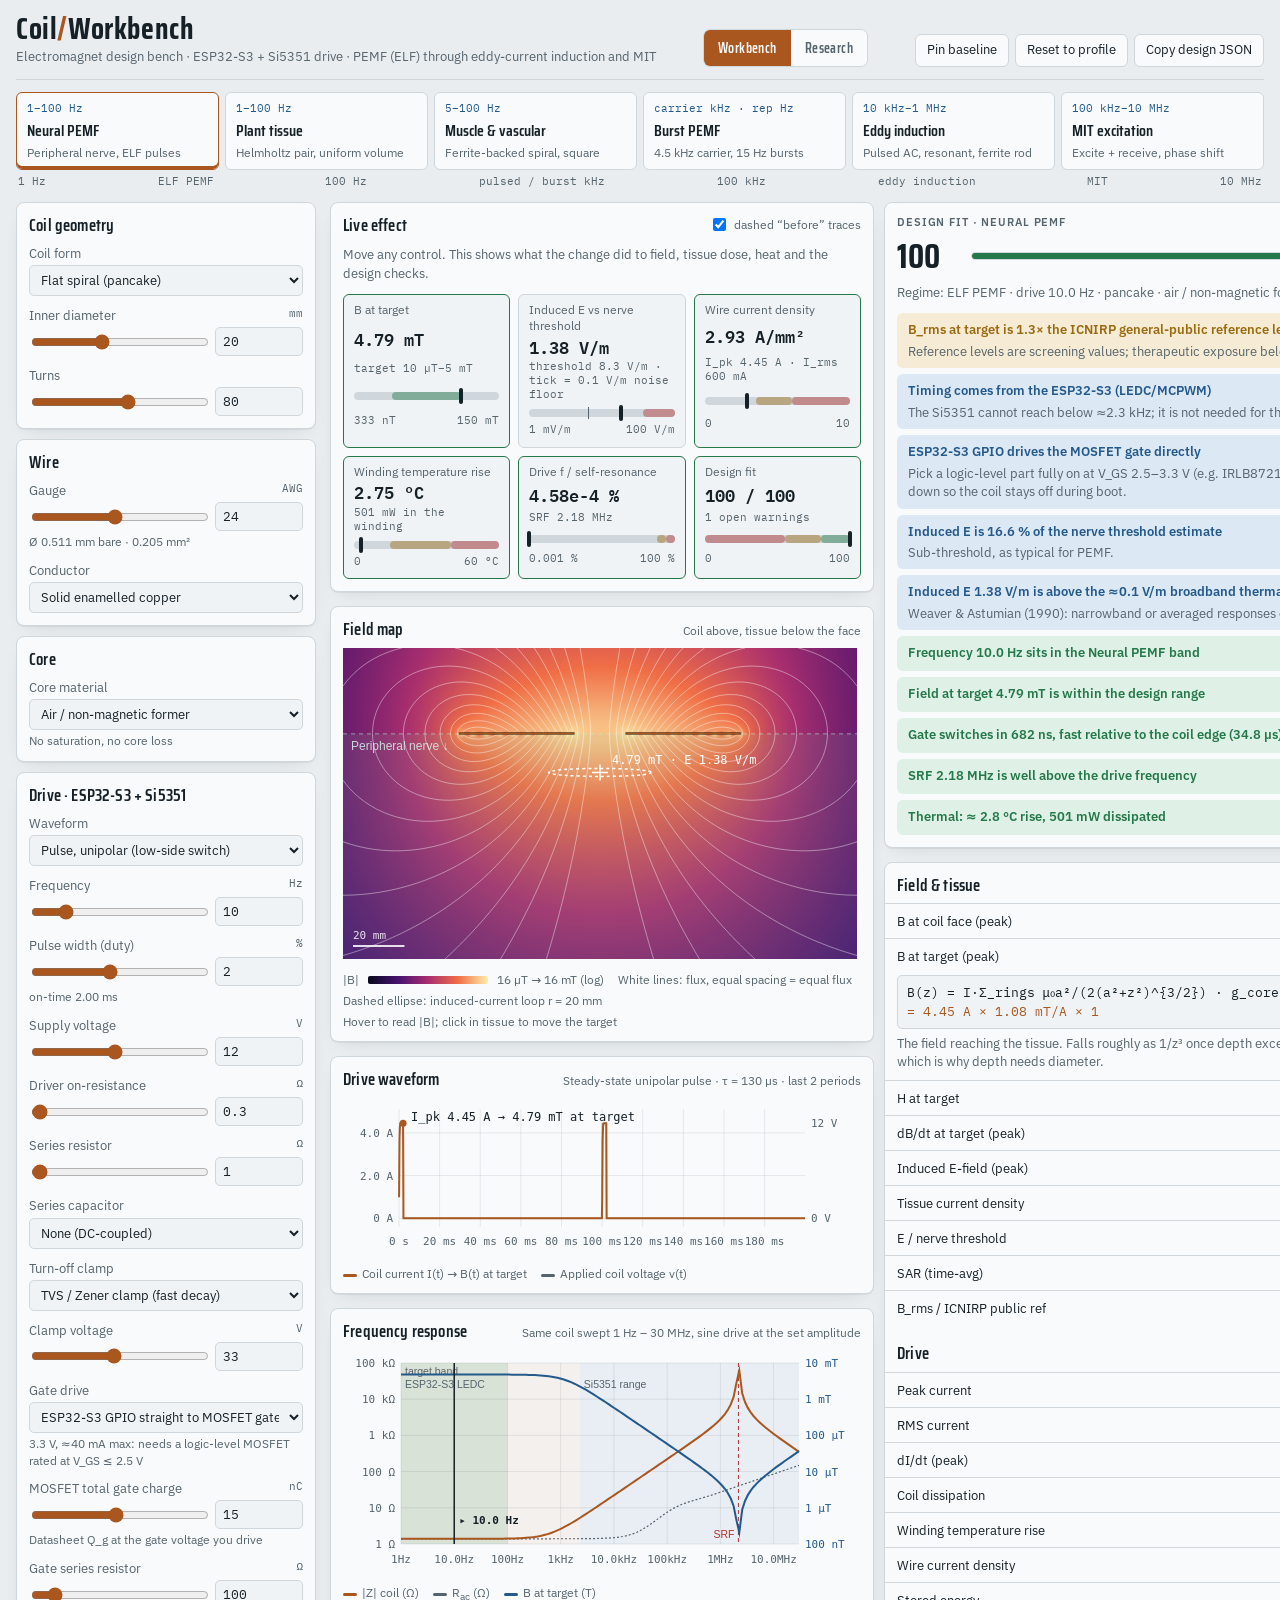
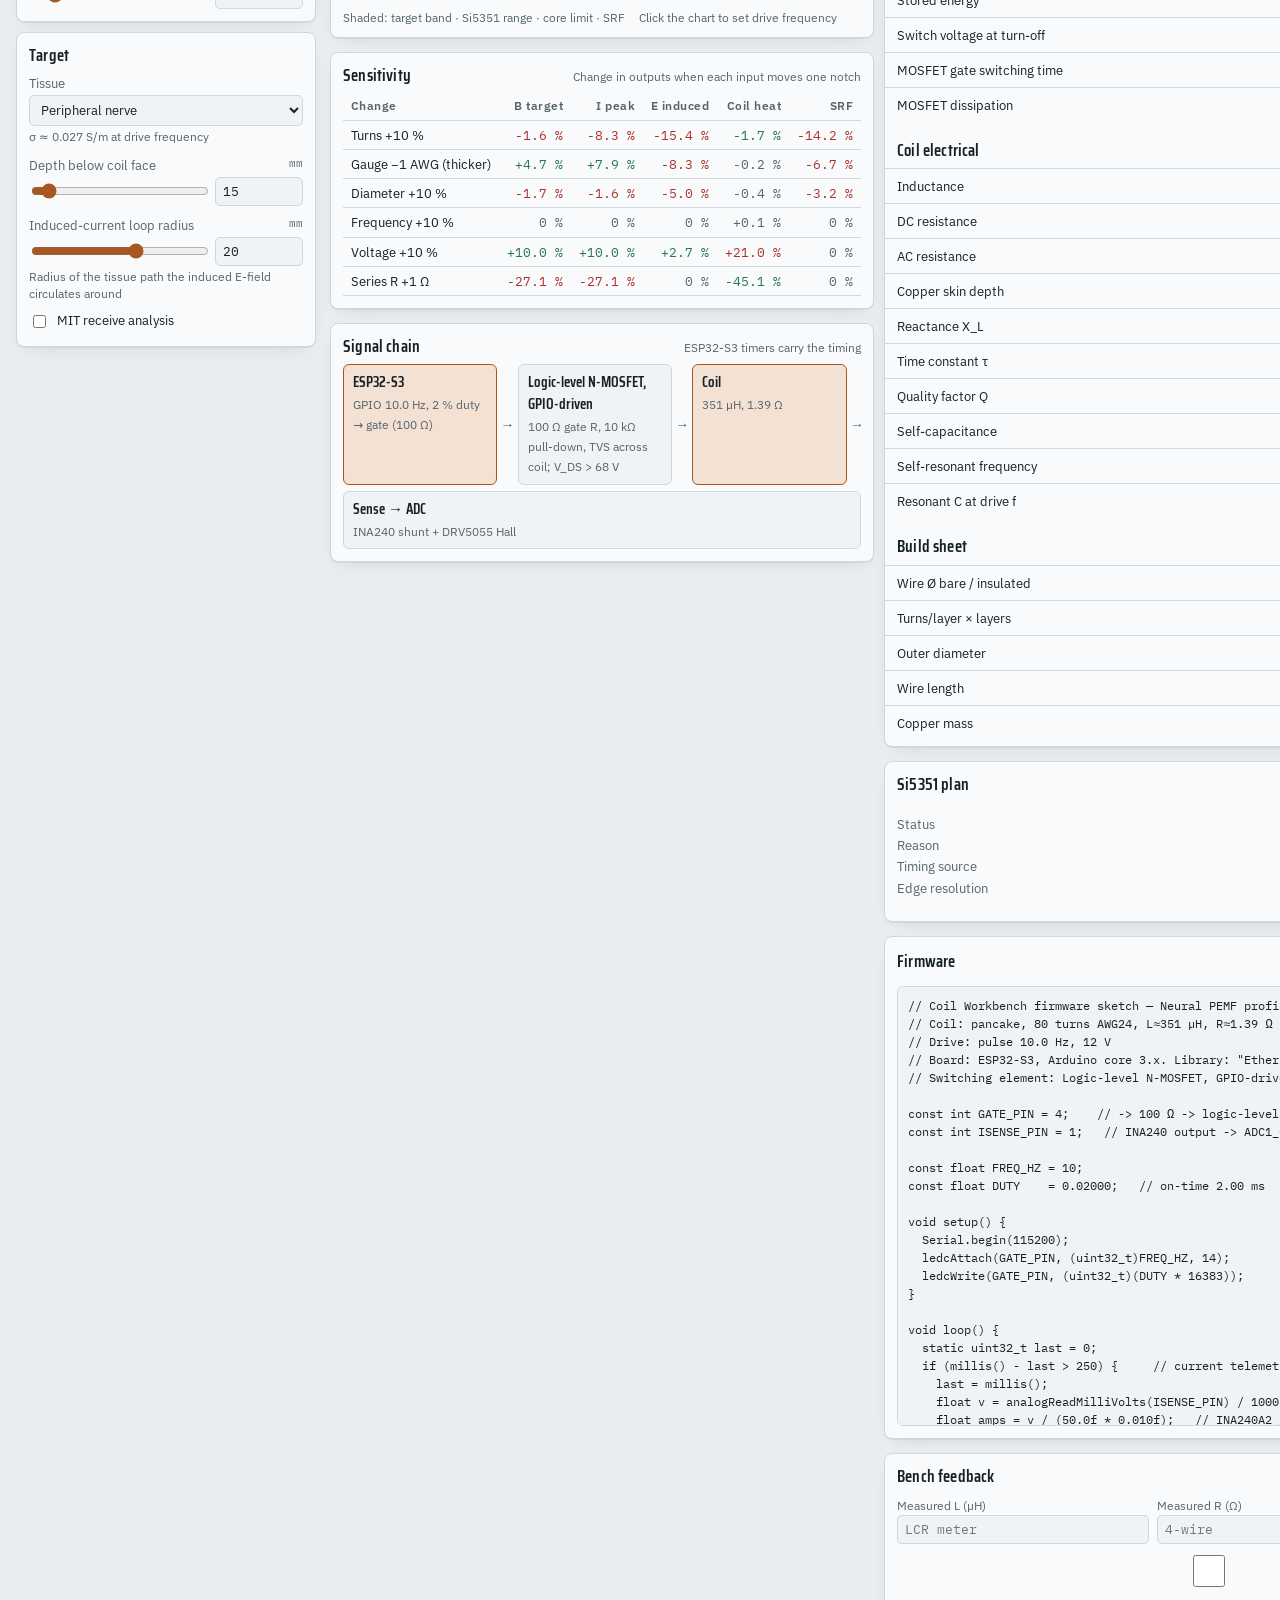
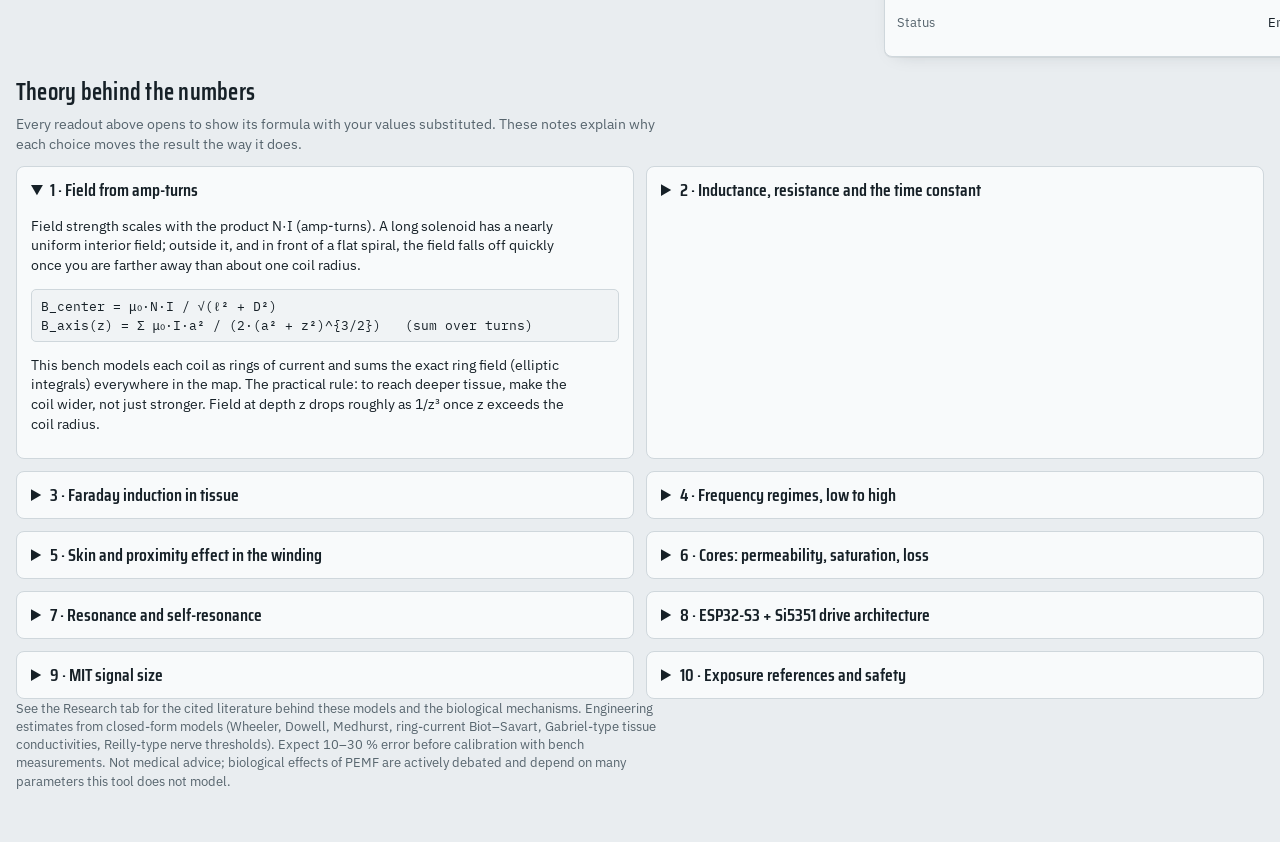
==== index.html @ 8467f995 "Coil Workbench PWA: live design bench, research library, offline support - Interactive electromagnet" ====
<!doctype html>
<html lang="en">
<head>
<meta charset="utf-8">
<meta name="viewport" content="width=device-width, initial-scale=1, viewport-fit=cover">
<meta name="description" content="Electromagnet coil design workbench (ESP32-S3 + Si5351) with live field, drive and tissue analysis and a cited research library on PEMF and AC magnetic fields. Works offline.">
<meta name="theme-color" content="#a9561f" media="(prefers-color-scheme: light)">
<meta name="theme-color" content="#0e1316" media="(prefers-color-scheme: dark)">
<link rel="manifest" href="manifest.webmanifest">
<link rel="icon" type="image/png" sizes="32x32" href="icons/favicon-32.png">
<link rel="apple-touch-icon" href="icons/apple-touch-icon.png">
<meta name="apple-mobile-web-app-capable" content="yes">
<meta name="mobile-web-app-capable" content="yes">
<meta name="apple-mobile-web-app-title" content="Coil Workbench">
<title>Electromagnet Coil Workbench</title>
<style>
@font-face{font-family:'Saira Condensed';font-style:normal;font-weight:500;font-display:swap;src:url(fonts/saira-condensed-latin-500-normal.woff2) format('woff2');unicode-range:U+0000-00FF,U+0131,U+0152-0153,U+02BB-02BC,U+02C6,U+02DA,U+02DC,U+0304,U+0308,U+0329,U+2000-206F,U+20AC,U+2122,U+2191,U+2193,U+2212,U+2215,U+FEFF,U+FFFD}
@font-face{font-family:'Saira Condensed';font-style:normal;font-weight:600;font-display:swap;src:url(fonts/saira-condensed-latin-600-normal.woff2) format('woff2');unicode-range:U+0000-00FF,U+0131,U+0152-0153,U+02BB-02BC,U+02C6,U+02DA,U+02DC,U+0304,U+0308,U+0329,U+2000-206F,U+20AC,U+2122,U+2191,U+2193,U+2212,U+2215,U+FEFF,U+FFFD}
@font-face{font-family:'Saira Condensed';font-style:normal;font-weight:700;font-display:swap;src:url(fonts/saira-condensed-latin-700-normal.woff2) format('woff2');unicode-range:U+0000-00FF,U+0131,U+0152-0153,U+02BB-02BC,U+02C6,U+02DA,U+02DC,U+0304,U+0308,U+0329,U+2000-206F,U+20AC,U+2122,U+2191,U+2193,U+2212,U+2215,U+FEFF,U+FFFD}
@font-face{font-family:'IBM Plex Sans';font-style:normal;font-weight:400;font-display:swap;src:url(fonts/ibm-plex-sans-latin-400-normal.woff2) format('woff2');unicode-range:U+0000-00FF,U+0131,U+0152-0153,U+02BB-02BC,U+02C6,U+02DA,U+02DC,U+0304,U+0308,U+0329,U+2000-206F,U+20AC,U+2122,U+2191,U+2193,U+2212,U+2215,U+FEFF,U+FFFD}
@font-face{font-family:'IBM Plex Sans';font-style:normal;font-weight:500;font-display:swap;src:url(fonts/ibm-plex-sans-latin-500-normal.woff2) format('woff2');unicode-range:U+0000-00FF,U+0131,U+0152-0153,U+02BB-02BC,U+02C6,U+02DA,U+02DC,U+0304,U+0308,U+0329,U+2000-206F,U+20AC,U+2122,U+2191,U+2193,U+2212,U+2215,U+FEFF,U+FFFD}
@font-face{font-family:'IBM Plex Sans';font-style:normal;font-weight:600;font-display:swap;src:url(fonts/ibm-plex-sans-latin-600-normal.woff2) format('woff2');unicode-range:U+0000-00FF,U+0131,U+0152-0153,U+02BB-02BC,U+02C6,U+02DA,U+02DC,U+0304,U+0308,U+0329,U+2000-206F,U+20AC,U+2122,U+2191,U+2193,U+2212,U+2215,U+FEFF,U+FFFD}
@font-face{font-family:'IBM Plex Sans';font-style:normal;font-weight:400;font-display:swap;src:url(fonts/ibm-plex-sans-greek-400-normal.woff2) format('woff2');unicode-range:U+0370-0377,U+037A-037F,U+0384-038A,U+038C,U+038E-03A1,U+03A3-03FF}
@font-face{font-family:'IBM Plex Sans';font-style:normal;font-weight:500;font-display:swap;src:url(fonts/ibm-plex-sans-greek-500-normal.woff2) format('woff2');unicode-range:U+0370-0377,U+037A-037F,U+0384-038A,U+038C,U+038E-03A1,U+03A3-03FF}
@font-face{font-family:'IBM Plex Sans';font-style:normal;font-weight:600;font-display:swap;src:url(fonts/ibm-plex-sans-greek-600-normal.woff2) format('woff2');unicode-range:U+0370-0377,U+037A-037F,U+0384-038A,U+038C,U+038E-03A1,U+03A3-03FF}
@font-face{font-family:'IBM Plex Mono';font-style:normal;font-weight:400;font-display:swap;src:url(fonts/ibm-plex-mono-latin-400-normal.woff2) format('woff2');unicode-range:U+0000-00FF,U+0131,U+0152-0153,U+02BB-02BC,U+02C6,U+02DA,U+02DC,U+0304,U+0308,U+0329,U+2000-206F,U+20AC,U+2122,U+2191,U+2193,U+2212,U+2215,U+FEFF,U+FFFD}
@font-face{font-family:'IBM Plex Mono';font-style:normal;font-weight:500;font-display:swap;src:url(fonts/ibm-plex-mono-latin-500-normal.woff2) format('woff2');unicode-range:U+0000-00FF,U+0131,U+0152-0153,U+02BB-02BC,U+02C6,U+02DA,U+02DC,U+0304,U+0308,U+0329,U+2000-206F,U+20AC,U+2122,U+2191,U+2193,U+2212,U+2215,U+FEFF,U+FFFD}
@font-face{font-family:'IBM Plex Mono';font-style:normal;font-weight:600;font-display:swap;src:url(fonts/ibm-plex-mono-latin-600-normal.woff2) format('woff2');unicode-range:U+0000-00FF,U+0131,U+0152-0153,U+02BB-02BC,U+02C6,U+02DA,U+02DC,U+0304,U+0308,U+0329,U+2000-206F,U+20AC,U+2122,U+2191,U+2193,U+2212,U+2215,U+FEFF,U+FFFD}
@font-face{font-family:'IBM Plex Mono';font-style:italic;font-weight:600;font-display:swap;src:url(fonts/ibm-plex-mono-latin-600-italic.woff2) format('woff2');unicode-range:U+0000-00FF,U+0131,U+0152-0153,U+02BB-02BC,U+02C6,U+02DA,U+02DC,U+0304,U+0308,U+0329,U+2000-206F,U+20AC,U+2122,U+2191,U+2193,U+2212,U+2215,U+FEFF,U+FFFD}

/* Layout: instrument bench — controls rail | live visuals | readouts rail; stacks on narrow screens.
   Copper = the winding and the user's levers; field-blue = magnetic quantities; semantic ok/warn/crit separate. */
:root{
  --bg:#e9edf0; --panel:#f8fafb; --panel2:#f0f3f5; --ink:#162027; --muted:#56646d; --line:#cfd7dc;
  --copper:#a9561f; --copper-soft:#f3e2d4; --field:#24598c; --field-soft:#dce8f3;
  --ok:#24784a; --warn:#9a6a10; --crit:#b0302f; --ok-bg:#dff0e6; --warn-bg:#f6ecd5; --crit-bg:#f6dcdb;
  --grid:rgba(22,32,39,.08); --shadow:0 1px 0 rgba(22,32,39,.06),0 6px 18px -12px rgba(22,32,39,.25);
  --f-display:"Saira Condensed","Arial Narrow",Arial,sans-serif;
  --f-body:"IBM Plex Sans",system-ui,-apple-system,"Segoe UI",sans-serif;
  --f-mono:"IBM Plex Mono",ui-monospace,SFMono-Regular,Menlo,Consolas,monospace;
}
@media (prefers-color-scheme: dark){:root:not([data-theme="light"]){
  --bg:#0e1316; --panel:#151c20; --panel2:#1b2328; --ink:#e1e8eb; --muted:#93a1a9; --line:#2a353b;
  --copper:#e2915a; --copper-soft:#3a2617; --field:#7fb3e3; --field-soft:#17293a;
  --ok:#62c48e; --warn:#e3b553; --crit:#ec7a76; --ok-bg:#15301f; --warn-bg:#352a12; --crit-bg:#3a1817;
  --grid:rgba(225,232,235,.08); --shadow:0 1px 0 rgba(0,0,0,.4),0 8px 22px -14px rgba(0,0,0,.8); color-scheme:dark}}
:root[data-theme="dark"]{
  --bg:#0e1316; --panel:#151c20; --panel2:#1b2328; --ink:#e1e8eb; --muted:#93a1a9; --line:#2a353b;
  --copper:#e2915a; --copper-soft:#3a2617; --field:#7fb3e3; --field-soft:#17293a;
  --ok:#62c48e; --warn:#e3b553; --crit:#ec7a76; --ok-bg:#15301f; --warn-bg:#352a12; --crit-bg:#3a1817;
  --grid:rgba(225,232,235,.08); --shadow:0 1px 0 rgba(0,0,0,.4),0 8px 22px -14px rgba(0,0,0,.8); color-scheme:dark}
*{box-sizing:border-box}
body{background:var(--bg);color:var(--ink);font:14px/1.45 var(--f-body);margin:0}
.wrap{padding-inline:16px;padding-block:14px 40px;max-width:1680px;margin:0 auto}
h1,h2,h3{font-family:var(--f-display);font-weight:600;letter-spacing:.01em;margin:0;text-wrap:balance}
.mono,.num{font-family:var(--f-mono);font-variant-numeric:tabular-nums}
button{font:inherit;color:inherit}
:focus-visible{outline:2px solid var(--copper);outline-offset:2px}

/* header */
.top{display:flex;flex-wrap:wrap;align-items:flex-end;justify-content:space-between;gap:10px 24px;padding-bottom:12px;border-bottom:1px solid var(--line)}
.brand h1{font-size:30px;line-height:1;font-weight:700;letter-spacing:.02em}
.brand h1 span{color:var(--copper)}
.brand p{margin:4px 0 0;color:var(--muted);font-size:13px}
.topbtns{display:flex;flex-wrap:wrap;gap:6px}
.btn{border:1px solid var(--line);background:var(--panel);border-radius:6px;padding:6px 11px;cursor:pointer;font-size:13px}
.btn:hover{border-color:var(--copper)}
.btn.pri{background:var(--copper);border-color:var(--copper);color:var(--panel)}
.btn.on{background:var(--copper-soft);border-color:var(--copper)}

/* preset ribbon */
.presets-scroll{overflow-x:auto;margin-block:12px 14px}
.presets{display:grid;grid-template-columns:repeat(6,minmax(150px,1fr));gap:6px;min-width:960px}
.preset{text-align:left;border:1px solid var(--line);background:var(--panel);border-radius:6px;padding:8px 10px;cursor:pointer;display:grid;gap:2px}
.preset b{font-family:var(--f-display);font-size:16px;font-weight:600}
.preset small{color:var(--muted);font-size:12px}
.preset .band{font-family:var(--f-mono);font-size:11px;color:var(--field)}
.preset.on{border-color:var(--copper);box-shadow:inset 0 -3px 0 var(--copper)}
.ribbon-scale{display:flex;justify-content:space-between;font:11px var(--f-mono);color:var(--muted);min-width:960px;padding:4px 2px 0}

/* grid */
.grid{display:grid;grid-template-columns:300px minmax(0,1fr) 380px;gap:14px;align-items:start}
@media (max-width:1240px){.grid{grid-template-columns:290px minmax(0,1fr)}.readouts{grid-column:1 / -1}}
@media (max-width:780px){.grid{grid-template-columns:minmax(0,1fr)}}
.card{background:var(--panel);border:1px solid var(--line);border-radius:8px;box-shadow:var(--shadow)}
.sec-h{display:flex;align-items:baseline;justify-content:space-between;gap:8px;padding:10px 12px 6px}
.sec-h h2{font-size:17px}
.sec-h .hint{font-size:12px;color:var(--muted)}
.eyebrow{font:600 11px var(--f-body);letter-spacing:.08em;text-transform:uppercase;color:var(--muted)}

/* controls */
.controls{display:grid;gap:10px;min-width:0}
.ctl-sec{padding:0 12px 12px;display:grid;gap:10px}
.ctl label{display:flex;justify-content:space-between;gap:8px;font-size:12.5px;color:var(--muted);margin-bottom:3px}
.ctl label .u{font-family:var(--f-mono);font-size:11px}
.ctl .row{display:grid;grid-template-columns:1fr 88px;gap:8px;align-items:center}
.ctl input[type=number],.ctl select{width:100%;background:var(--panel2);border:1px solid var(--line);border-radius:5px;padding:5px 7px;font:13px var(--f-mono);color:var(--ink)}
.ctl select{font-family:var(--f-body)}
.ctl input[type=range]{width:100%;accent-color:var(--copper)}
.ctl.check label{justify-content:flex-start;gap:8px;color:var(--ink);font-size:13px;cursor:pointer}
.ctl .note{font-size:11.5px;color:var(--muted);margin-top:3px}

/* visuals */
.visuals{display:grid;gap:14px;min-width:0}
.canvas-box{position:relative;padding:0 12px 12px}
canvas{display:block;width:100%;max-width:100%}
.legend{display:flex;flex-wrap:wrap;gap:4px 14px;font-size:12px;color:var(--muted);padding:0 12px 10px}
.legend i{display:inline-block;width:14px;height:3px;border-radius:2px;vertical-align:middle;margin-right:5px}
.cbar{height:8px;border-radius:2px;width:120px;display:inline-block;vertical-align:middle;margin:0 6px}
.chain{display:flex;flex-wrap:wrap;gap:6px;align-items:stretch;padding:0 12px 12px}
.chain .blk{flex:1 1 130px;min-width:0;border:1px solid var(--line);border-radius:6px;padding:7px 9px;background:var(--panel2)}
.chain .blk b{display:block;font-family:var(--f-display);font-size:15px;font-weight:600}
.chain .blk span{font-size:12px;color:var(--muted)}
.chain .blk.hot{border-color:var(--copper);background:var(--copper-soft)}
.chain .arr{align-self:center;color:var(--muted);font-family:var(--f-mono)}
.sens{overflow-x:auto;padding:0 12px 12px}
table{border-collapse:collapse;width:100%;font-size:12.5px}
th,td{padding:5px 8px;border-bottom:1px solid var(--line);text-align:right;white-space:nowrap}
th:first-child,td:first-child{text-align:left}
thead th{font-weight:600;color:var(--muted);font-size:11.5px;letter-spacing:.04em}
td.up{color:var(--ok)} td.dn{color:var(--crit)} td.flat{color:var(--muted)}

/* readouts */
.readouts{display:grid;gap:14px;min-width:0}
.fit{padding:12px;display:grid;gap:10px}
.fit-top{display:flex;align-items:center;gap:12px}
.score{font:700 34px/1 var(--f-display);min-width:62px}
.meter{flex:1;height:8px;border-radius:4px;background:var(--panel2);overflow:hidden;border:1px solid var(--line)}
.meter>div{height:100%;background:var(--copper)}
.regime{font-size:12.5px;color:var(--muted)}
.checks{display:grid;gap:6px;padding:0 12px 12px}
.chk{border-radius:6px;padding:7px 9px 7px 10px;border:1px solid var(--line);display:grid;gap:2px;font-size:12.5px}
.chk b{font-weight:600;font-size:13px}
.chk .fix{color:var(--muted)}
.newtag{font:600 10px var(--f-body);letter-spacing:.06em;text-transform:uppercase;margin-left:8px;padding:1px 6px;border-radius:3px;background:var(--crit);color:var(--panel);vertical-align:1px}
.chk.ok{background:var(--ok-bg);border-color:transparent}.chk.ok b{color:var(--ok)}
.chk.warn{background:var(--warn-bg);border-color:transparent}.chk.warn b{color:var(--warn)}
.chk.crit{background:var(--crit-bg);border-color:transparent}.chk.crit b{color:var(--crit)}
.chk.info{background:var(--field-soft);border-color:transparent}.chk.info b{color:var(--field)}
.mgroup{padding:0 0 6px}
.m{border-top:1px solid var(--line)}
.m-row{display:grid;grid-template-columns:minmax(0,1fr) auto auto 26px;gap:8px;align-items:baseline;padding:6px 12px;cursor:pointer}
.m-row:hover{background:var(--panel2)}
.m-row .lbl{font-size:13px;min-width:0}
.m-row .val{font:500 13.5px var(--f-mono);font-variant-numeric:tabular-nums;text-align:right}
.m-row .val.fieldq{color:var(--field)}
.m-row .dl{font:11px var(--f-mono);min-width:54px;text-align:right;color:var(--muted)}
.m-row .dl.up{color:var(--ok)} .m-row .dl.dn{color:var(--crit)}
.m-row .fx{font:italic 600 13px var(--f-mono);color:var(--copper);text-align:center;border:1px solid var(--line);border-radius:4px;line-height:20px}
.m-body{padding:2px 12px 10px;display:grid;gap:5px}
.formula{font:12.5px/1.5 var(--f-mono);background:var(--panel2);border:1px solid var(--line);border-radius:5px;padding:7px 9px;overflow-x:auto;white-space:pre}
.formula .s{color:var(--copper)}
.why{font-size:12.5px;color:var(--muted);max-width:62ch}
.code{font:12px/1.5 var(--f-mono);background:var(--panel2);border:1px solid var(--line);border-radius:6px;padding:10px;overflow:auto;max-height:440px;white-space:pre;margin:0 12px 12px}
.kv{display:grid;grid-template-columns:auto 1fr;gap:3px 12px;padding:0 12px 12px;font-size:12.5px}
.kv dt{color:var(--muted)} .kv dd{margin:0;font-family:var(--f-mono);font-variant-numeric:tabular-nums;text-align:right}
.cal{padding:0 12px 12px;display:grid;gap:8px}
.cal .r3{display:grid;grid-template-columns:repeat(3,minmax(0,1fr));gap:8px}
.cal input{width:100%;background:var(--panel2);border:1px solid var(--line);border-radius:5px;padding:5px 7px;font:13px var(--f-mono);color:var(--ink)}
.cal label{font-size:12px;color:var(--muted)}

/* theory */
.theory{margin-top:18px}
.theory>h2{font-size:24px;margin-bottom:4px}
.theory>p{color:var(--muted);margin:0 0 12px;max-width:80ch}
.tgrid{display:grid;grid-template-columns:repeat(auto-fill,minmax(min(100%,420px),1fr));gap:12px}
details.t{background:var(--panel);border:1px solid var(--line);border-radius:8px;padding:10px 14px}
details.t summary{cursor:pointer;font-family:var(--f-display);font-size:18px;font-weight:600}
details.t p,details.t li{max-width:68ch;font-size:13.5px}
details.t ul{padding-left:18px}
details.t .formula{margin:6px 0}
.disclaimer{margin-top:14px;font-size:12.5px;color:var(--muted);max-width:90ch}
.toast{position:fixed;left:50%;bottom:calc(18px + env(safe-area-inset-bottom,0px));transform:translateX(-50%);background:var(--ink);color:var(--panel);padding:7px 14px;border-radius:6px;font-size:13px}
/* research view */
.viewtabs{display:inline-flex;border:1px solid var(--line);border-radius:7px;overflow:hidden;background:var(--panel)}
.viewtabs button{border:0;background:transparent;padding:7px 14px;cursor:pointer;font:600 14px var(--f-display);letter-spacing:.03em;color:var(--muted)}
.viewtabs button.on{background:var(--copper);color:var(--panel)}
.research{display:grid;gap:22px;padding-top:16px}
.r-hero{display:grid;gap:8px;max-width:90ch}
.r-hero h2{font-size:30px;line-height:1.05}
.r-hero p{margin:0;color:var(--muted);font-size:14.5px}
.r-stats{display:flex;flex-wrap:wrap;gap:6px 18px;font-size:13px;color:var(--muted)}
.r-stats b{color:var(--ink);font-size:15px;margin-right:3px}
.r-sec{display:grid;gap:10px}
.r-sec>h3{font-size:22px}
.r-sec>p.lead{margin:0;color:var(--muted);max-width:80ch}
.chain-axis{display:grid;grid-template-columns:repeat(4,minmax(0,1fr));gap:6px;font:600 11px var(--f-body);letter-spacing:.08em;text-transform:uppercase;color:var(--muted)}
.chain-axis span{border-top:2px solid var(--line);padding-top:5px}
.chain-axis span:first-child{border-color:var(--copper)} .chain-axis span:last-child{border-color:var(--field)}
.chaingrid{display:grid;grid-template-columns:repeat(auto-fill,minmax(min(100%,230px),1fr));gap:8px}
.mchip{text-align:left;border:1px solid var(--line);background:var(--panel);border-radius:7px;padding:9px 11px;cursor:pointer;display:grid;gap:3px;border-left-width:4px}
.mchip b{font:600 15px/1.2 var(--f-display)}
.mchip span{font-size:12px;color:var(--muted)}
.mchip:hover{background:var(--panel2)}
.s-est{border-left-color:var(--ok)} .s-sup{border-left-color:var(--field)} .s-prop{border-left-color:var(--warn)} .s-con{border-left-color:var(--crit)}
.mech{background:var(--panel);border:1px solid var(--line);border-radius:8px;padding:0 14px}
.mech summary{cursor:pointer;display:flex;flex-wrap:wrap;align-items:baseline;gap:6px 12px;padding:11px 0;list-style-position:outside}
.mtitle{font:600 18px var(--f-display);flex:1 1 260px}
.mstat{font:600 11px var(--f-body);letter-spacing:.05em;text-transform:uppercase;padding:2px 7px;border-radius:4px;border-left:3px solid;background:var(--panel2)}
.mcount{font-size:12px;color:var(--muted)}
.mchain{display:flex;flex-wrap:wrap;gap:0;padding:0;margin:4px 0 10px;list-style:none;counter-reset:c}
.mchain li{position:relative;font-size:12.5px;background:var(--panel2);border:1px solid var(--line);padding:5px 10px 5px 12px;margin:3px 16px 3px 0;border-radius:5px}
.mchain li:not(:last-child)::after{content:"→";position:absolute;right:-13px;top:50%;transform:translateY(-50%);color:var(--muted);font-family:var(--f-mono)}
.mbody p,.sysbody p{max-width:75ch;font-size:14px;margin:0 0 9px}
.mdesign{background:var(--copper-soft);border-radius:6px;padding:8px 11px;margin:6px 0 10px}
.mdesign p{margin:3px 0 0;font-size:13.5px;max-width:75ch}
.mech .btn.sm{margin-bottom:12px}
.btn.sm{font-size:12.5px;padding:5px 10px}
a.cite{color:var(--field);text-decoration:none;border-bottom:1px dotted var(--field);white-space:nowrap;font-size:.94em}
a.cite:hover{border-bottom-style:solid}
.icr{display:grid;gap:6px;max-width:320px;margin:4px 0 10px;font-size:13px}
.icr input{width:90px;background:var(--panel2);border:1px solid var(--line);border-radius:5px;padding:4px 6px;font:13px var(--f-mono);color:var(--ink)}
.icr .note{font-size:11.5px;color:var(--muted);margin:0}
.systabs{display:flex;flex-wrap:wrap;gap:4px;border-bottom:1px solid var(--line)}
.stab{border:1px solid transparent;border-bottom:0;background:transparent;padding:8px 13px;cursor:pointer;font:600 15px var(--f-display);color:var(--muted);border-radius:6px 6px 0 0;margin-bottom:-1px}
.stab.on{background:var(--panel);border-color:var(--line);color:var(--ink)}
.syspanel{background:var(--panel);border:1px solid var(--line);border-top:0;border-radius:0 0 8px 8px;padding:12px 16px 16px;display:grid;gap:10px}
.kicker{margin:0;font:600 16px var(--f-display);color:var(--copper)}
.protos{display:grid;gap:6px}
.protorow{display:grid;grid-template-columns:repeat(auto-fill,minmax(min(100%,210px),1fr));gap:6px}
.proto{text-align:left;border:1px solid var(--line);background:var(--panel2);border-radius:6px;padding:7px 10px;cursor:pointer;display:grid;gap:2px}
.proto b{font:600 14px var(--f-display);color:var(--copper)}
.proto span{font-size:12px;color:var(--muted)}
.proto:hover{border-color:var(--copper)}
.emap{background:var(--panel);border:1px solid var(--line);border-radius:8px;padding:12px 14px;display:grid;gap:7px}
.emap-legend{display:flex;flex-wrap:wrap;gap:4px 14px;font-size:12px;color:var(--muted);margin-bottom:4px}
.emap-legend i{display:inline-block;width:11px;height:11px;border-radius:2px;margin-right:5px;vertical-align:-1px}
.emap-row{display:grid;grid-template-columns:150px minmax(0,1fr) 34px;gap:10px;align-items:center}
@media (max-width:560px){.emap-row{grid-template-columns:98px minmax(0,1fr) 28px}}
.emap-lab{font-size:13px}
.emap-bar{display:flex;gap:2px;height:22px}
.emap-bar .seg{border:0;border-radius:3px;font:500 11px var(--f-mono);color:#fff;cursor:pointer;min-width:16px;padding:0;overflow:hidden}
.emap-n{font-size:12px;color:var(--muted);text-align:right}
.emap-note{margin:4px 0 0;font-size:12.5px;color:var(--muted);max-width:85ch}
.t-rct{background:#24598c}.t-meta{background:#163b5e}.t-human{background:#4f86b8}.t-animal{background:#a9561f}.t-invitro{background:#d08a4e}.t-review{background:#6f7d86}.t-theory{background:#8a6aa8}.t-standard{background:#3d7a5a}
.lib-tools{display:grid;gap:8px;background:var(--panel);border:1px solid var(--line);border-radius:8px;padding:10px 12px}
.lib-row{display:flex;flex-wrap:wrap;gap:8px;align-items:center}
.lib-row input[type=search]{flex:1 1 240px;min-width:0;background:var(--panel2);border:1px solid var(--line);border-radius:6px;padding:7px 9px;font:14px var(--f-body);color:var(--ink)}
.lib-row select{background:var(--panel2);border:1px solid var(--line);border-radius:6px;padding:6px 8px;color:var(--ink);font:13px var(--f-body)}
.chips{display:flex;flex-wrap:wrap;gap:4px}
.chip{border:1px solid var(--line);background:var(--panel2);border-radius:999px;padding:3px 10px;font-size:12px;cursor:pointer;color:var(--ink)}
.chip.on{background:var(--field);border-color:var(--field);color:var(--panel)}
.lib-count{font-size:12.5px;color:var(--muted)}
.liblist{display:grid;grid-template-columns:repeat(auto-fill,minmax(min(100%,440px),1fr));gap:10px}
.ref{background:var(--panel);border:1px solid var(--line);border-radius:8px;padding:11px 13px;display:grid;gap:5px;align-content:start;scroll-margin:80px;transition:box-shadow .3s}
.ref.flash{box-shadow:0 0 0 3px var(--copper)}
.ref-top{display:flex;flex-wrap:wrap;gap:6px;align-items:center}
.rtype{font:600 10.5px var(--f-body);letter-spacing:.05em;text-transform:uppercase;color:#fff;padding:2px 7px;border-radius:3px}
.rdir{font-size:11px;padding:1px 7px;border-radius:3px}
.d-pos{background:var(--ok-bg);color:var(--ok)} .d-null{background:var(--crit-bg);color:var(--crit)} .d-mix{background:var(--warn-bg);color:var(--warn)} .d-th{background:var(--panel2);color:var(--muted)}
.rlab{margin-left:auto;font:500 12px var(--f-mono);color:var(--muted)}
.ref h4{margin:0;font:600 15px/1.3 var(--f-body)}
.rcit{font-size:12px;color:var(--muted)}
.rsum{margin:2px 0;font-size:13.5px}
.rx{font-size:12.5px;font-family:var(--f-mono);color:var(--copper)}
.rx .eyebrow{font-family:var(--f-body);margin-right:6px}
.rfoot{display:grid;gap:6px;margin-top:2px}
.rlinks{display:flex;flex-wrap:wrap;gap:4px 12px;font-size:12.5px}
.rlinks a{color:var(--field)}
.rtags{display:flex;flex-wrap:wrap;gap:4px}
.rtags span{font-size:11px;background:var(--panel2);border:1px solid var(--line);border-radius:3px;padding:1px 6px;color:var(--muted)}
.rtags span.m{border-style:dashed}
.ref .btn.sm{justify-self:start}
.empty{color:var(--muted)}
.r-foot{font-size:12.5px;color:var(--muted);max-width:90ch;display:grid;gap:6px}
.r-foot p{margin:0}

/* live feedback */
.canvas-box{position:relative}
canvas.ov{position:absolute;left:12px;top:0;cursor:crosshair;touch-action:none}
.live .sec-h{padding-bottom:2px}
.ghost-toggle{display:flex;align-items:center;gap:5px;cursor:pointer}
.impact{display:flex;flex-wrap:wrap;align-items:center;gap:5px 8px;padding:6px 12px 4px;font-size:13px;min-height:36px}
.impact .what{font-weight:600;margin-right:4px}
.impact .what .arw{color:var(--muted);font-weight:400}
.impact .idle{color:var(--muted)}
.dchip{font:500 12px var(--f-mono);padding:2px 7px;border-radius:4px;background:var(--panel2);white-space:nowrap}
.dchip.good{background:var(--ok-bg);color:var(--ok)} .dchip.bad{background:var(--crit-bg);color:var(--crit)} .dchip.neu{background:var(--field-soft);color:var(--field)}
.trans{display:flex;flex-wrap:wrap;gap:4px 12px;padding:0 12px 4px;font-size:12px}
.trans:empty{display:none}
.trans .new{color:var(--crit)} .trans .worse{color:var(--warn)} .trans .fixed{color:var(--ok)}
.gauges{display:grid;grid-template-columns:repeat(auto-fill,minmax(158px,1fr));gap:8px;padding:6px 12px 12px}
.gauge{border:1px solid var(--line);border-radius:6px;padding:7px 10px 9px;background:var(--panel2);display:grid;gap:2px;transition:border-color .2s}
.gauge.st-warn{border-color:var(--warn)} .gauge.st-crit{border-color:var(--crit)} .gauge.st-ok{border-color:var(--ok)}
.gauge .gl{font-size:11.5px;color:var(--muted)}
.gauge .gv{font:600 17px/1.2 var(--f-mono);font-variant-numeric:tabular-nums}
.gauge .gd{font:11px var(--f-mono);color:var(--muted);min-height:14px}
.gauge .gd.good{color:var(--ok)} .gauge .gd.bad{color:var(--crit)} .gauge .gd.neu{color:var(--field)}
.track{position:relative;height:8px;border-radius:4px;background:var(--line);margin-top:6px}
.track .z{position:absolute;top:0;bottom:0;border-radius:4px}
.track .z.ok{background:var(--ok);opacity:.45} .track .z.warn{background:var(--warn);opacity:.45} .track .z.crit{background:var(--crit);opacity:.45}
.track .tick{position:absolute;top:-2px;bottom:-2px;width:1px;background:var(--muted)}
.track .mk{position:absolute;top:-4px;width:4px;height:16px;border-radius:2px;background:var(--ink);transform:translateX(-50%);transition:left .3s ease}
.track .mk.ghost{background:var(--muted);opacity:.6;width:2px;transition:none}
.gauge .gs{font-size:10.5px;color:var(--muted);display:flex;justify-content:space-between;margin-top:3px;font-family:var(--f-mono)}
.m-row.chg{animation:mflash 1s ease-out}
@keyframes mflash{from{background:var(--copper-soft)}to{background:transparent}}
.m-row .val .tr{font-size:10px;margin-left:3px}
.m-row .val .tr.up{color:var(--ok)} .m-row .val .tr.dn{color:var(--crit)}
.dock{position:fixed;left:50%;bottom:calc(10px + env(safe-area-inset-bottom,0px));transform:translateX(-50%);width:min(940px,calc(100% - 24px));background:var(--panel);border:1px solid var(--copper);border-radius:8px;box-shadow:0 10px 30px -10px rgba(0,0,0,.45);z-index:20;transition:opacity .25s}
.dock .impact{padding:8px 12px}
.dock.fade{opacity:0;pointer-events:none}
@media (prefers-reduced-motion:reduce){*{transition:none!important;animation:none!important}}
</style>
</head>
<body>


<div class="wrap">
  <header class="top">
    <div class="brand">
      <h1>Coil<span>/</span>Workbench</h1>
      <p>Electromagnet design bench · ESP32-S3 + Si5351 drive · PEMF (ELF) through eddy-current induction and MIT</p>
    </div>
    <span class="btn" id="netState" hidden title="Working from the offline copy">Offline</span><button class="btn" id="updBtn" type="button" hidden>Update available · reload</button><button class="btn pri" id="installBtn" type="button" hidden>Install app</button>
    <div class="viewtabs" role="tablist" aria-label="View"><button type="button" role="tab" id="tabBench" class="on" aria-selected="true">Workbench</button><button type="button" role="tab" id="tabResearch" aria-selected="false">Research</button></div>
    <div class="topbtns" id="benchBtns">
      <button class="btn" id="pinBtn" type="button">Pin baseline</button>
      <button class="btn" id="resetBtn" type="button">Reset to profile</button>
      <button class="btn" id="copyJson" type="button">Copy design JSON</button>
    </div>
  </header>

  <div id="viewBench">
  <div class="presets-scroll" aria-label="Application profiles, ordered by frequency">
    <div class="presets" id="presets"></div>
    <div class="ribbon-scale"><span>1 Hz</span><span>ELF PEMF</span><span>100 Hz</span><span>pulsed / burst kHz</span><span>100 kHz</span><span>eddy induction</span><span>MIT</span><span>10 MHz</span></div>
  </div>

  <div class="grid">
    <aside class="controls" id="controls" aria-label="Design inputs"></aside>

    <main class="visuals">
      <section class="card live" id="liveCard">
        <div class="sec-h"><h2>Live effect</h2><label class="hint ghost-toggle"><input type="checkbox" id="ghostOn" checked> dashed “before” traces</label></div>
        <div class="impact" id="impact"></div>
        <div class="trans" id="trans"></div>
        <div class="gauges" id="gauges"></div>
      </section>
      <section class="card">
        <div class="sec-h"><h2>Field map</h2><span class="hint" id="mapHint">|B| and flux lines, axisymmetric cross-section</span></div>
        <div class="canvas-box"><canvas id="mapC" height="460"></canvas><canvas class="ov" id="mapO"></canvas></div>
        <div class="legend" id="mapLegend"></div>
      </section>
      <section class="card">
        <div class="sec-h"><h2>Drive waveform</h2><span class="hint" id="waveHint"></span></div>
        <div class="canvas-box"><canvas id="waveC" height="230"></canvas><canvas class="ov" id="waveO"></canvas></div>
        <div class="legend"><span><i style="background:var(--copper)"></i>Coil current I(t) → B(t) at target</span><span><i style="background:var(--muted)"></i>Applied coil voltage v(t)</span></div>
      </section>
      <section class="card">
        <div class="sec-h"><h2>Frequency response</h2><span class="hint">Same coil swept 1 Hz – 30 MHz, sine drive at the set amplitude</span></div>
        <div class="canvas-box"><canvas id="specC" height="330"></canvas><canvas class="ov" id="specO"></canvas></div>
        <div class="legend"><span><i style="background:var(--copper)"></i>|Z| coil (Ω)</span><span><i style="background:var(--muted)"></i>R<sub>ac</sub> (Ω)</span><span><i style="background:var(--field)"></i>B at target (T)</span><span>Shaded: target band · Si5351 range · core limit · SRF</span><span>Click the chart to set drive frequency</span></div>
      </section>
      <section class="card">
        <div class="sec-h"><h2>Sensitivity</h2><span class="hint">Change in outputs when each input moves one notch</span></div>
        <div class="sens"><table id="sensT"></table></div>
      </section>
      <section class="card">
        <div class="sec-h"><h2>Signal chain</h2><span class="hint" id="chainHint"></span></div>
        <div class="chain" id="chain"></div>
      </section>
    </main>

    <aside class="readouts" aria-label="Results">
      <section class="card">
        <div class="fit">
          <div class="eyebrow" id="fitLabel">Design fit</div>
          <div class="fit-top"><div class="score num" id="score">–</div><div class="meter"><div id="meterBar" style="width:0%"></div></div></div>
          <div class="regime" id="regime"></div>
        </div>
        <div class="checks" id="checks"></div>
      </section>
      <section class="card" id="metrics"></section>
      <section class="card">
        <div class="sec-h"><h2>Si5351 plan</h2><span class="hint">25 MHz crystal</span></div>
        <dl class="kv" id="siKv"></dl>
      </section>
      <section class="card">
        <div class="sec-h"><h2>Firmware</h2><button class="btn" id="copyFw" type="button">Copy</button></div>
        <pre class="code" id="fw"></pre>
      </section>
      <section class="card">
        <div class="sec-h"><h2>Bench feedback</h2><span class="hint">Calibrate the model to your build</span></div>
        <div class="cal">
          <div class="r3">
            <div><label for="mL">Measured L (µH)</label><input id="mL" type="number" step="any" placeholder="LCR meter"></div>
            <div><label for="mR">Measured R (Ω)</label><input id="mR" type="number" step="any" placeholder="4-wire"></div>
            <div><label for="mB">Measured B (mT)</label><input id="mB" type="number" step="any" placeholder="at target"></div>
          </div>
          <div class="ctl check"><label><input type="checkbox" id="calOn"> Apply calibration to all results</label></div>
          <dl class="kv" id="calKv" style="padding:0"></dl>
        </div>
      </section>
    </aside>
  </div>

  <section class="theory" id="theory">
    <h2>Theory behind the numbers</h2>
    <p>Every readout above opens to show its formula with your values substituted. These notes explain why each choice moves the result the way it does.</p>
    <div class="tgrid">
      <details class="t" open><summary>1 · Field from amp-turns</summary>
        <p>Field strength scales with the product N·I (amp-turns). A long solenoid has a nearly uniform interior field; outside it, and in front of a flat spiral, the field falls off quickly once you are farther away than about one coil radius.</p>
        <div class="formula">B_center = μ₀·N·I / √(ℓ² + D²)
B_axis(z) = Σ μ₀·I·a² / (2·(a² + z²)^{3/2})   (sum over turns)</div>
        <p>This bench models each coil as rings of current and sums the exact ring field (elliptic integrals) everywhere in the map. The practical rule: to reach deeper tissue, make the coil wider, not just stronger. Field at depth z drops roughly as 1/z³ once z exceeds the coil radius.</p>
      </details>
      <details class="t"><summary>2 · Inductance, resistance and the time constant</summary>
        <p>Inductance grows with N², so doubling turns doubles field per amp but quadruples L. With a fixed supply voltage, a bigger L means current rises more slowly (τ = L/R) and, for AC, impedance ωL limits current. Above a crossover frequency f ≈ R/(2πL), adding turns stops helping and starts hurting.</p>
        <div class="formula">L (µH) ≈ 0.8·a²·N² / (6a + 9b + 10c)     Wheeler multilayer, inches
τ = L / R_total        X_L = 2π·f·L        Q = ωL / R_ac</div>
        <p>Thicker wire (lower AWG number) lowers R and heat, but takes more space, so the winding gets deeper and the mean turn longer.</p>
      </details>
      <details class="t"><summary>3 · Faraday induction in tissue</summary>
        <p>Tissue responds to the electric field a changing B induces, not to B itself. For a circular path of radius r centred on the axis, the induced field is E = (r/2)·dB/dt and the current density is J = σ·E. Fast edges matter more than peak field: a 1 mT pulse that rises in 50 µs gives 20 T/s, far more induced E than a 10 mT field rising over 10 ms.</p>
        <div class="formula">E = (r/2)·dB/dt        J = σ·E        SAR = σ·E_rms² / ρ</div>
        <p>Nerve excitation follows a strength–duration curve: E_th = E_rheo·(1 + τ_c/t_phase). The bench uses E_rheo ≈ 6 V/m and τ_c ≈ 150 µs, an order-of-magnitude figure for large myelinated peripheral fibres. Above about 100 kHz, stimulation gives way to heating (SAR) as the limiting effect.</p>
      </details>
      <details class="t"><summary>4 · Frequency regimes, low to high</summary>
        <ul>
          <li><b>ELF PEMF (1–100 Hz):</b> pulse or square drive, mT-range fields, ms-scale pulses. Edges set dB/dt. Large-diameter flat spirals or Helmholtz pairs.</li>
          <li><b>Pulsed bursts (kHz carrier, Hz repetition):</b> a kHz carrier gated in bursts packs many fast edges into a low repetition rate, the pattern used by burst-type bone-growth stimulators.</li>
          <li><b>Eddy-current induction (10 kHz–1 MHz):</b> series-resonant tank, litz wire, ferrite. Induced current density and heating rise with f.</li>
          <li><b>MIT (100 kHz–10 MHz):</b> excitation plus receiver coil. Tissue conductivity produces a tiny secondary field, 90° out of phase, so the measurement is a phase shift of 1–100 millidegrees.</li>
        </ul>
      </details>
      <details class="t"><summary>5 · Skin and proximity effect in the winding</summary>
        <p>At frequency f, current crowds into a copper layer of depth δ = √(ρ/(π·f·μ₀)), about 2 mm at 1 kHz and 66 µm at 1 MHz. In multilayer windings the neighbouring layers make it far worse (proximity effect). Dowell's formula gives the AC/DC resistance ratio F_R from layer count and wire-to-skin-depth ratio.</p>
        <div class="formula">ξ = (d/δ)·(√π/2)·√η
F_R = ξ·[ (sinh2ξ + sin2ξ)/(cosh2ξ − cos2ξ) + (2(p²−1)/3)·(sinhξ − sinξ)/(coshξ + cosξ) ]</div>
        <p>When F_R climbs past ~2, use litz wire, fewer layers, or a single-layer spaced winding.</p>
      </details>
      <details class="t"><summary>6 · Cores: permeability, saturation, loss</summary>
        <p>A magnetic core multiplies flux, but an open rod only delivers a fraction of its material permeability because of demagnetisation: μ_rod = μ / (1 + N_d·(μ − 1)), with N_d set by the length-to-diameter ratio. Long thin rods win.</p>
        <p>Every core has a saturation limit (≈1.5 T for iron, ≈0.4 T for MnZn ferrite) beyond which extra current adds almost nothing, and a frequency limit beyond which eddy and hysteresis losses dominate. Solid iron is only good near DC; MnZn ferrite to a few hundred kHz; NiZn ferrite and RF iron powder into the MHz range. A ferrite plate behind a flat spiral roughly doubles field on the open side.</p>
      </details>
      <details class="t"><summary>7 · Resonance and self-resonance</summary>
        <p>A series capacitor C = 1/(ω²L) cancels the coil's reactance at the drive frequency, so the driver only sees R and the current rises by a factor of Q. The capacitor then carries Q times the drive voltage, so its voltage rating matters.</p>
        <p>Every coil also has parasitic turn-to-turn and layer-to-layer capacitance. At its self-resonant frequency (SRF) it stops acting as an inductor. Keep the operating frequency below about a third of SRF. Multilayer windings with many turns have the lowest SRF.</p>
      </details>
      <details class="t"><summary>8 · ESP32-S3 + Si5351 drive architecture</summary>
        <ul>
          <li>The Si5351 makes clean 50 % square waves from about 2.3 kHz to 200 MHz on three outputs, set over I²C. It cannot make low frequencies, variable duty, or sine waves directly.</li>
          <li>The ESP32-S3 makes low-frequency timing (LEDC / MCPWM) and gating envelopes. It has no DAC, so analogue sine below the Si5351 range needs an external DDS (AD9833) or DAC plus a linear amplifier.</li>
          <li>Below the Si5351 range the ESP32-S3 does the timing itself: an LEDC/GPIO output can go straight to the gate of a logic-level MOSFET (series gate resistor, 10 kΩ pull-down, flyback diode or TVS across the coil). The pin only charges the gate; the coil current flows through the FET. With ≈40 mA of gate current, edges take Q_g/I_g, usually well under a microsecond, which is fast next to typical PEMF coil time constants. A gate driver becomes worthwhile for high-Q_g parts, tens of kHz, or when you want the sharpest edges for dB/dt.</li><li>Bipolar drive needs an H-bridge (e.g. DRV8871 with two GPIOs); a single low-side FET gives unipolar pulses.</li>
          <li>Burst mode: Si5351 carrier AND-gated by an ESP32 envelope (74LVC1G08), so I²C is never in the timing path.</li>
          <li>Feedback: a shunt plus INA240 for current, a linear Hall sensor (DRV5055, DC–20 kHz) or a pickup coil for field, AD8302 gain/phase detector for MIT.</li>
        </ul>
      </details>
      <details class="t"><summary>9 · MIT signal size</summary>
        <p>A conducting sphere of radius a and conductivity σ in a field B₀ develops eddy currents with magnetic moment m = ω·σ·B₀·2πa⁵/15, in quadrature with the primary field. Seen from a receiver at distance d, the ratio of secondary to primary field is the phase shift the system must resolve.</p>
        <div class="formula">ΔB/B ≈ μ₀·ω·σ·a⁵ / (15·d³) · (B₀ / B_rx)        Δφ ≈ ΔB/B (rad)</div>
        <p>Signal grows linearly with frequency and conductivity, and very steeply with sample size. Tissue skin depth at 10 MHz is still ~20 cm, so the low-frequency approximation holds for most samples.</p>
      </details>
      <details class="t"><summary>10 · Exposure references and safety</summary>
        <p>The bench compares field at the target with the ICNIRP 2010 general-public reference levels (1 Hz–10 MHz). These are conservative screening values for unintended exposure, not therapeutic limits. Exceeding them is a signal to treat the build as a medical-device question with clinical oversight.</p>
        <p>Do not use near pacemakers, cochlear implants, neurostimulators, insulin pumps or metallic implants. Watch winding temperature on skin contact. High-voltage resonant capacitors and inductive turn-off spikes can injure you and destroy MOSFETs.</p>
      </details>
    </div>
    <p class="disclaimer">See the Research tab for the cited literature behind these models and the biological mechanisms. Engineering estimates from closed-form models (Wheeler, Dowell, Medhurst, ring-current Biot–Savart, Gabriel-type tissue conductivities, Reilly-type nerve thresholds). Expect 10–30 % error before calibration with bench measurements. Not medical advice; biological effects of PEMF are actively debated and depend on many parameters this tool does not model.</p>
  </section>
  </div>
<div id="viewResearch" hidden>
 <div class="research">
  <section class="r-hero">
   <span class="eyebrow">Research</span>
   <h2>Fields, tissue and evidence</h2>
   <p>Mechanisms, system-by-system syntheses and a filterable library of PubMed-indexed studies on pulsed and alternating magnetic fields in nervous, vascular, immune and muscular tissue, plus the measurement methods (MIT, dosimetry) that use the same physics. Every citation links to its PubMed record and DOI; studies with reported exposure parameters can be loaded straight into the workbench.</p>
   <div class="r-stats" id="rStats"></div>
  </section>

  <section class="r-sec">
   <h3>How a coil reaches a cell</h3>
   <p class="lead">Each proposed mechanism is a chain from the physical stimulus to a tissue outcome. The border colour gives its standing: <span style="color:var(--ok)">established</span>, <span style="color:var(--field)">supported</span>, <span style="color:var(--warn)">proposed</span>, <span style="color:var(--crit)">contested</span>. Select one to open its dossier.</p>
   <div class="chain-axis" aria-hidden="true"><span>Physical stimulus</span><span>Coupling</span><span>Messenger</span><span>Tissue outcome</span></div>
   <div class="chaingrid" id="chainGrid"></div>
  </section>

  <section class="r-sec">
   <h3>Mechanism dossiers</h3>
   <p class="lead">What each mechanism claims, the evidence for and against it, and what it implies for coil, waveform and session design.</p>
   <div id="mechList" style="display:grid;gap:8px"></div>
  </section>

  <section class="r-sec">
   <h3>By body system</h3>
   <div class="systabs" role="tablist" id="sysTabs"></div>
   <div class="syspanel" id="sysPanel" role="tabpanel"></div>
  </section>

  <section class="r-sec">
   <h3>Evidence map</h3>
   <p class="lead">References per system by study design. Select a segment to filter the library.</p>
   <div class="emap" id="emap"></div>
  </section>

  <section class="r-sec" id="library">
   <h3>Library</h3>
   <div class="lib-tools">
    <div class="lib-row">
     <input type="search" id="libQ" placeholder="Search titles, authors, findings, exposure…" aria-label="Search references">
     <select id="libSort" aria-label="Sort"><option value="year">Newest first</option><option value="author">Author A–Z</option></select>
     <button class="btn sm" id="libReset" type="button">Clear filters</button>
     <button class="btn sm" id="libCopy" type="button">Copy citations</button>
    </div>
    <div class="chips" id="fSys"></div>
    <div class="chips" id="fType"></div>
    <div class="chips" id="fMech"></div>
    <div class="lib-count" id="libCount"></div>
   </div>
   <div class="liblist" id="libList"></div>
  </section>

  <footer class="r-foot">
   <p>Bibliographic data (authors, titles, journals, PMIDs, DOIs) retrieved from PubMed, U.S. National Library of Medicine. Summaries are written for this workbench and paraphrase each abstract; read the original before relying on any figure.</p>
   <p>Reading the evidence: protocols vary enormously (waveform, amplitude, duration, coil geometry), many trials are small, several are industry-funded, and a few research groups account for whole mechanism threads. Null and mixed results are included on purpose. Nothing here is medical advice.</p>
  </footer>
 </div>
</div>

</div>
<div class="dock fade" id="dock" aria-live="polite"><div class="impact" id="dockImpact"></div></div>
<div class="toast" id="toast" hidden></div>

<script>
"use strict";
/* ================= constants & data ================= */
const MU0 = 4e-7*Math.PI, RHO_CU = 1.72e-8*(1+0.00393*5), DCU = 8960;
const TF = [10,1e3,1e5,1e6,1e7];
const TISSUES = {
  nerve:{name:'Peripheral nerve',s:[0.027,0.030,0.080,0.130,0.250],rho:1075},
  muscle:{name:'Skeletal muscle',s:[0.20,0.32,0.36,0.50,0.62],rho:1090},
  blood:{name:'Blood / vascular',s:[0.70,0.70,0.70,0.82,1.10],rho:1050},
  bone:{name:'Cortical bone',s:[0.020,0.020,0.021,0.024,0.043],rho:1900},
  fat:{name:'Fat',s:[0.020,0.022,0.024,0.025,0.030],rho:910},
  skin:{name:'Skin (wet)',s:[0.0003,0.0004,0.070,0.22,0.37],rho:1110},
  plant:{name:'Plant stem / leaf (hydrated)',s:[0.02,0.05,0.12,0.20,0.30],rho:1000},
  saline:{name:'Saline phantom 0.9 %',s:[1.45,1.45,1.46,1.50,1.55],rho:1005},
};
const CORES = {
  air:{name:'Air / non-magnetic former',mu:1,bsat:Infinity,fmax:1e12,types:['solenoid','pancake','helmholtz']},
  iron:{name:'Solid soft-iron rod (μ≈800)',mu:800,bsat:1.6,fmax:300,types:['solenoid']},
  lam:{name:'Laminated Si-steel / iron-wire bundle (μ≈1500)',mu:1500,bsat:1.5,fmax:3000,types:['solenoid']},
  fe26:{name:'Iron powder μ≈75 (Type 26 class)',mu:75,bsat:1.2,fmax:2e5,types:['solenoid']},
  fe2:{name:'Iron powder μ≈10 (Type 2 class, RF)',mu:10,bsat:1.2,fmax:3e7,types:['solenoid']},
  mnzn:{name:'MnZn ferrite μ≈2000 (rod / backing plate)',mu:2000,bsat:0.39,fmax:5e5,types:['solenoid','pancake']},
  nizn:{name:'NiZn ferrite μ≈125 (rod / backing plate)',mu:125,bsat:0.25,fmax:2e7,types:['solenoid','pancake']},
};
const PRESETS = {
  neural:{label:'Neural PEMF',sub:'Peripheral nerve, ELF pulses',band:'1–100 Hz',
    s:{coil:'pancake',Di:20,Lw:20,N:80,awg:24,wire:'solid',core:'air',wave:'pulse',f:10,duty:2,fc:4500,nb:20,V:12,Rs:1,Rdrv:0.3,tune:'none',Cn:1000,clamp:'tvs',Vtvs:33,tissue:'nerve',depth:15,rt:20,mitOn:false},
    t:{f:[1,100],B:[1e-5,5e-3]}},
  plant:{label:'Plant tissue',sub:'Helmholtz pair, uniform volume',band:'1–100 Hz',
    s:{coil:'helmholtz',Di:150,Lw:12,N:120,awg:20,wire:'solid',core:'air',wave:'square',f:10,duty:50,fc:4500,nb:20,V:12,Rs:8,Rdrv:0.3,tune:'none',Cn:1000,clamp:'diode',Vtvs:33,tissue:'plant',depth:0,rt:5,mitOn:false},
    t:{f:[1,100],B:[1e-4,5e-3]}},
  muscle:{label:'Muscle & vascular',sub:'Ferrite-backed spiral, square',band:'5–100 Hz',
    s:{coil:'pancake',Di:30,Lw:20,N:60,awg:20,wire:'solid',core:'mnzn',wave:'square',f:50,duty:50,fc:4500,nb:20,V:12,Rs:3,Rdrv:0.3,tune:'none',Cn:1000,clamp:'diode',Vtvs:33,tissue:'muscle',depth:25,rt:30,mitOn:false},
    t:{f:[5,100],B:[5e-4,1e-2]}},
  burst:{label:'Burst PEMF',sub:'4.5 kHz carrier, 15 Hz bursts',band:'carrier kHz · rep Hz',
    s:{coil:'solenoid',Di:60,Lw:30,N:100,awg:22,wire:'solid',core:'air',wave:'burst',f:15,duty:50,fc:4500,nb:20,V:24,Rs:0,Rdrv:0.3,tune:'none',Cn:1000,clamp:'diode',Vtvs:33,tissue:'bone',depth:20,rt:25,mitOn:false},
    t:{f:[1,50],B:[1e-4,3e-3]}},
  eddy:{label:'Eddy induction',sub:'Pulsed AC, resonant, ferrite rod',band:'10 kHz–1 MHz',
    s:{coil:'solenoid',Di:25,Lw:40,N:30,awg:18,wire:'litz',core:'nizn',wave:'sine',f:100000,duty:50,fc:100000,nb:20,V:6,Rs:0.5,Rdrv:0.5,tune:'auto',Cn:100,clamp:'diode',Vtvs:33,tissue:'saline',depth:10,rt:20,mitOn:false},
    t:{f:[1e4,1e6],B:[1e-4,5e-3]}},
  mit:{label:'MIT excitation',sub:'Excite + receive, phase shift',band:'100 kHz–10 MHz',
    s:{coil:'solenoid',Di:60,Lw:10,N:8,awg:20,wire:'solid',core:'air',wave:'sine',f:1e6,duty:50,fc:1e6,nb:20,V:1.5,Rs:0,Rdrv:1,tune:'auto',Cn:1,clamp:'diode',Vtvs:33,tissue:'muscle',depth:60,rt:40,mitOn:true,mitA:40,mitZs:60,mitZr:120,Nrx:20,rrx:15},
    t:{f:[1e5,1e7],B:[1e-6,1e-3]}},
};
const DEF_MIT = {mitA:40,mitZs:60,mitZr:120,Nrx:20,rrx:15};
const DEF_GATE = {gate:'direct',Qg:15,Rg:100};
let S = Object.assign({preset:'neural'}, DEF_MIT, DEF_GATE, PRESETS.neural.s);
let CAL = {mL:'',mR:'',mB:'',on:false};
try{ const sv = JSON.parse(localStorage.getItem('coilbench.v1')||'null'); if(sv&&sv.S){S=Object.assign(S,sv.S); if(sv.CAL) CAL=Object.assign(CAL,sv.CAL);} }catch(e){}
let BASE = null;

/* ================= math helpers ================= */
function ellip(m){ // complete elliptic integrals K(m), E(m), parameter m=k²
  if(m>0.9999999) m=0.9999999;
  let a=1,b=Math.sqrt(1-m),c=Math.sqrt(m),s=0.5*c*c,p=0.5;
  for(let i=0;i<24;i++){ if(Math.abs(c)<1e-13) break; const an=(a+b)/2, bn=Math.sqrt(a*b); c=(a-b)/2; p*=2; s+=p*c*c; a=an;b=bn; }
  const K=Math.PI/(2*a); return {K, E:K*(1-s)};
}
function loopBA(a,z0,rho,z){ // per-amp field of one ring radius a at z0: [Br,Bz,psi]
  const Z=z-z0;
  if(rho<1e-9){ return [0, MU0*a*a/(2*Math.pow(a*a+Z*Z,1.5)), 0]; }
  const ap=(a+rho)*(a+rho)+Z*Z, am=(a-rho)*(a-rho)+Z*Z;
  if(am<1e-14) return [0,0,0];
  const m=4*a*rho/ap, {K,E}=ellip(m), s=Math.sqrt(ap);
  const Bz=MU0/(2*Math.PI*s)*(K+(a*a-rho*rho-Z*Z)/am*E);
  const Br=MU0*Z/(2*Math.PI*rho*s)*(-K+(a*a+rho*rho+Z*Z)/am*E);
  const k=Math.sqrt(m), Aphi=MU0/(Math.PI*k)*Math.sqrt(a/rho)*((1-m/2)*K-E);
  return [Br,Bz,rho*Aphi];
}
function mutualLoops(r1,r2,d){ const k2=4*r1*r2/((r1+r2)**2+d*d), k=Math.sqrt(k2), {K,E}=ellip(k2); return MU0*Math.sqrt(r1*r2)*((2/k-k)*K-2/k*E); }
const clamp=(x,a,b)=>Math.min(b,Math.max(a,x));
function logInterp(xs,ys,x){ x=clamp(x,xs[0],xs[xs.length-1]); for(let i=0;i<xs.length-1;i++){ if(x<=xs[i+1]){ const t=Math.log(x/xs[i])/Math.log(xs[i+1]/xs[i]); return Math.exp(Math.log(ys[i])+t*(Math.log(ys[i+1])-Math.log(ys[i]))); } } return ys[ys.length-1]; }
const sigma=(t,f)=>logInterp(TF,TISSUES[t].s,f);
function awgD(a){ return 0.127*Math.pow(92,(36-a)/39); }
function dowell(xi,p){
  if(xi<0.05) return 1+(5*p*p-1)/45*Math.pow(xi,4);
  if(xi>25) return xi*(1+2*(p*p-1)/3);
  const t1=(Math.sinh(2*xi)+Math.sin(2*xi))/(Math.cosh(2*xi)-Math.cos(2*xi));
  const t2=(Math.sinh(xi)-Math.sin(xi))/(Math.cosh(xi)+Math.cos(xi));
  return Math.max(1, xi*(t1+2*(p*p-1)/3*t2));
}
function icnirp(f,occ){ // reference level, T (rms) ICNIRP 2010
  if(f<1||f>1e7) return null;
  if(!occ){ if(f<8) return 4e-2/(f*f); if(f<25) return 5e-3/f; if(f<400) return 2e-4; if(f<3000) return 8e-2/f; return 2.7e-5; }
  if(f<8) return 0.2/(f*f); if(f<25) return 2.5e-2/f; if(f<300) return 1e-3; if(f<3000) return 0.3/f; return 1e-4;
}
/* complex */
const cx=(r,i)=>({r,i}), cadd=(a,b)=>cx(a.r+b.r,a.i+b.i), cmul=(a,b)=>cx(a.r*b.r-a.i*b.i,a.r*b.i+a.i*b.r);
function cdiv(a,b){ const d=b.r*b.r+b.i*b.i; return cx((a.r*b.r+a.i*b.i)/d,(a.i*b.r-a.r*b.i)/d); }
const cabs=a=>Math.hypot(a.r,a.i);

/* ================= coil model ================= */
function geom(S){
  const db=awgD(S.awg), litz=S.wire==='litz';
  const dins = litz ? db*1.15+0.03 : db*1.06+0.018; // mm
  const ds=0.0799, ns = litz ? Math.max(7,Math.floor(0.62*(db/ds)**2)) : 1;
  const Acu = litz ? ns*Math.PI*(ds/2)**2 : Math.PI*(db/2)**2; // mm²
  const g={db,dins,litz,ns,ds,Acu,type:S.coil,coils:S.coil==='helmholtz'?2:1};
  const rin=S.Di/2; g.rin=rin;
  if(S.coil==='pancake'){
    g.tpl=S.N; g.layers=1; g.depth=S.N*dins; g.rout=rin+g.depth; g.rm=(rin+g.rout)/2; g.len=dins;
    g.wire=S.N*2*Math.PI*g.rm;
  } else {
    const tpl=Math.max(1,Math.floor(S.Lw/dins)); g.tpl=tpl; g.layers=Math.ceil(S.N/tpl);
    g.depth=g.layers*dins; g.rout=rin+g.depth; g.rm=rin+g.depth/2; g.len=Math.min(S.Lw,S.N*dins);
    let rem=S.N,w=0; for(let k=0;k<g.layers;k++){ const n=Math.min(tpl,rem); rem-=n; w+=n*2*Math.PI*(rin+(k+0.5)*dins); } g.wire=w*g.coils;
  }
  g.sepH = S.coil==='helmholtz' ? g.rm : 0; // spacing = R
  return g;
}
function loopsOf(S,g){ // elements in metres: {a,z,w}
  const L=[], mm=1e-3;
  if(S.coil==='pancake'){
    const nr=Math.min(24,S.N); for(let j=0;j<nr;j++) L.push({a:(g.rin+(j+0.5)*g.depth/nr)*mm, z:-g.dins/2*mm, w:S.N/nr});
  } else if(S.coil==='solenoid'){
    const nz=Math.min(16,Math.max(1,Math.round(g.len/g.dins))), nr=Math.min(6,g.layers);
    for(let i=0;i<nz;i++) for(let j=0;j<nr;j++) L.push({a:(g.rin+(j+0.5)*g.depth/nr)*mm, z:(-g.len+(i+0.5)*g.len/nz)*mm, w:S.N/(nz*nr)});
  } else {
    const nz=Math.min(6,Math.max(1,Math.round(g.len/g.dins))), nr=Math.min(4,g.layers), R=g.rm;
    for(const c of [-R/2,R/2]) for(let i=0;i<nz;i++) for(let j=0;j<nr;j++) L.push({a:(g.rin+(j+0.5)*g.depth/nr)*mm, z:(c-g.len/2+(i+0.5)*g.len/nz)*mm, w:S.N/(nz*nr)});
  }
  return L;
}
function BzAxis(loops,z){ let b=0; for(const l of loops) b+=l.w*loopBA(l.a,l.z,0,z)[1]; return b; }
function inductanceAir(S,g){
  const a=g.rm/25.4, b=g.len/25.4, c=g.depth/25.4;
  if(S.coil==='pancake') return a*a*S.N*S.N/(8*a+11*c)*1e-6;
  const Le=0.8*a*a*S.N*S.N/(6*a+9*b+10*c)*1e-6;
  if(S.coil==='helmholtz'){ const R=g.rm*1e-3; const M=S.N*S.N*mutualLoops(R,R,R); return 2*Le+2*M; }
  return Le;
}
function demagN(m){ if(m<=0) return 1; if(m<1) return 1-(2/3)*m; const n25=(Math.log(5)-1)/6.25; if(m<2.5) return 1/3+(n25-1/3)*(m-1)/1.5; return (Math.log(2*m)-1)/(m*m); }
function coreModel(S,g,f){
  const c=CORES[S.core]||CORES.air;
  if(S.core==='air'||S.coil==='helmholtz') return {c:CORES.air,muf:1,murod:1,muApp:1,gain:1};
  const muf=1+(c.mu-1)/Math.sqrt(1+(f/c.fmax)**2);
  if(S.coil==='pancake'){ const k=(muf-1)/(muf+1); const ga=1+0.85*k; return {c,muf,murod:muf,muApp:ga,gain:ga,plate:true}; }
  const m=g.len/S.Di, Nd=demagN(m), murod=muf/(1+Nd*(muf-1));
  const ff=(g.rin/g.rm)**2, muApp=1+(murod-1)*ff;
  return {c,muf,murod,muApp,gain:muApp,Nd,ff,m};
}
function cSelf(S,g){
  if(S.coil==='pancake') return (2+1.2*(2*g.rout/10))*1e-12;
  const lcm=g.len/10, rcm=g.rm/10;
  let Cm=(0.29*lcm+0.41*rcm+1.94*Math.sqrt(rcm**3/Math.max(lcm,0.05)))*1e-12;
  let Cml=0;
  if(g.layers>1){ const A=Math.PI*2*g.rm*1e-3*g.len*1e-3, t=Math.max(0.02,g.dins*0.3)*1e-3, Cll=8.854e-12*2.5*A/t; Cml=4/3*Cll*(g.layers-1)/(g.layers*g.layers); }
  let C=Math.max(Cm,Cml)+1.5e-12;
  if(S.coil==='helmholtz') C=C/2+1e-12;
  return C;
}
function rac(S,g,Rdc,f){
  const d=(g.litz?g.ds:g.db)*1e-3, delta=Math.sqrt(RHO_CU/(Math.PI*f*MU0));
  const eta=g.litz?0.7:g.db/g.dins;
  let p = S.coil==='pancake' ? 2 : g.layers;
  if(g.litz) p=Math.max(1,p*Math.sqrt(g.ns)*0.5);
  const xi=(d/delta)*(Math.sqrt(Math.PI)/2)*Math.sqrt(eta);
  const Fr=dowell(xi,p); return {Fr,delta,xi,p,R:Rdc*Fr};
}

/* ================= drive simulation ================= */
function simulate(p){
  const {wave,V,R,L}=p, C=p.C>0?p.C:0, tau=L/R, out={t:[],v:[],i:[]};
  let ipk=0,vcpk=0,didtMax=0,sumI2=0,sumD2=0,sumT=0;
  if(wave==='sine'){
    const w=2*Math.PI*p.f, X=w*L-(C?1/(w*C):0), Z=Math.hypot(R,X), I=V/Z, ph=Math.atan2(X,R), T=1/p.f;
    for(let k=0;k<=400;k++){ const t=k*2*T/400; out.t.push(t); out.v.push(V*Math.sin(w*t)); out.i.push(I*Math.sin(w*t-ph)); }
    return Object.assign(out,{ipk:I,irms:I/Math.SQRT2,didtPk:w*I,didtRms:w*I/Math.SQRT2,vcpk:C?I/(w*C):0,T,ph,tPhase:T/2,Twin:2*T,Z});
  }
  const burst=wave==='burst', T=1/p.f;
  const Tc=burst?1/p.fc:T, tb=burst?Math.min(p.nb*Tc,0.95*T):0;
  const ton = wave==='pulse' ? p.duty/100*T : T/2;
  const vAt=(t,i)=>{
    if(burst){ if(t>=tb) return 0; return (t%Tc)<Tc/2?V:-V; }
    const tm=t%T;
    if(wave==='square') return tm<T/2?V:-V;
    if(tm<ton) return V;
    if(C) return 0;
    return i>0 ? -p.Vcl : 0;
  };
  let dt,nSteps,recFrom,tEnd;
  if(C){
    const Tres=2*Math.PI*Math.sqrt(L*C), settle=2*L/R;
    if(burst){ tEnd=Math.min(T,tb+5*settle); dt=Math.min(Tc/200,Tres/60); }
    else { const nP=clamp(Math.ceil(5*settle/T)+2,3,80); tEnd=nP*T; dt=Math.min(T/400,Tres/60); }
  } else {
    if(burst){ tEnd=Math.min(T,tb+6*tau); dt=Math.min(Tc/200,Math.max(tau/6,Tc/2000)); }
    else { const nP=clamp(Math.ceil(5*tau/T)+2,3,80); tEnd=nP*T; dt=T/clamp(T/(tau/4),400,20000); }
  }
  nSteps=Math.ceil(tEnd/dt); if(nSteps>400000){ nSteps=400000; dt=tEnd/nSteps; }
  recFrom = burst ? 0 : tEnd-2*T;
  const statFrom = burst ? 0 : tEnd-T;
  const recEvery=Math.max(1,Math.floor((tEnd-recFrom)/dt/900));
  let i=0,vc=0,t=0;
  const deriv=(t,i,vc)=>{ const v=vAt(t,i); return [(v-R*i-vc)/L, C?i/C:0, v]; };
  for(let n=0;n<nSteps;n++){
    let di,dv,v;
    if(!C){
      v=vAt(t+dt*0.01,i);
      const d0=(v-R*i)/L, inf=v/R, ni=inf+(i-inf)*Math.exp(-dt/tau);
      di=d0; let nexti=ni;
      if(wave==='pulse' && v<0 && ni<0) nexti=0;
      if(t>=statFrom){ didtMax=Math.max(didtMax,Math.abs(d0)); sumD2+=((nexti-i)/dt)**2*dt; }
      i=nexti;
    } else {
      const k1=deriv(t,i,vc), k2=deriv(t+dt/2,i+dt/2*k1[0],vc+dt/2*k1[1]), k3=deriv(t+dt/2,i+dt/2*k2[0],vc+dt/2*k2[1]), k4=deriv(t+dt,i+dt*k3[0],vc+dt*k3[1]);
      v=k1[2]; if(t>=statFrom){ didtMax=Math.max(didtMax,Math.abs(k1[0])); sumD2+=k1[0]*k1[0]*dt; }
      i+=dt/6*(k1[0]+2*k2[0]+2*k3[0]+k4[0]); vc+=dt/6*(k1[1]+2*k2[1]+2*k3[1]+k4[1]);
    }
    t+=dt;
    if(t>=statFrom){ ipk=Math.max(ipk,Math.abs(i)); vcpk=Math.max(vcpk,Math.abs(vc)); sumI2+=i*i*dt; sumT+=dt; }
    if(t>=recFrom && n%recEvery===0){ out.t.push(t-recFrom); out.v.push(v); out.i.push(i); }
  }
  const Tstat = burst ? T : sumT;
  const tPhase = burst ? Tc/2 : (wave==='square' ? Math.min(T/2,3*tau) : Math.min(ton,3*tau));
  return Object.assign(out,{ipk,irms:Math.sqrt(sumI2/Tstat),didtPk:didtMax,didtRms:Math.sqrt(sumD2/Tstat),vcpk,T,tPhase,Twin:tEnd-recFrom,tb});
}

/* ================= main compute ================= */
function compute(S,o={}){
  const cal=o.cal||{kL:1,kR:1,kB:1};
  const g=geom(S), fm=S.wave==='burst'?S.fc:S.f;
  const L0=inductanceAir(S,g), core=coreModel(S,g,fm);
  const L=L0*core.muApp*cal.kL;
  const Rdc=RHO_CU*(g.wire*1e-3)/(g.Acu*1e-6)*cal.kR;
  const ac=rac(S,g,Rdc,fm), Rac=ac.R;
  const Cs=cSelf(S,g), srf=1/(2*Math.PI*Math.sqrt(L*Cs));
  const loops=loopsOf(S,g), zt=S.depth*1e-3;
  const Bpa=BzAxis(loops,zt), Bpa0=BzAxis(loops,0);
  let Cser=0; if(S.tune==='auto') Cser=1/((2*Math.PI*fm)**2*L); else if(S.tune==='manual') Cser=S.Cn*1e-9;
  const Rtot=Rac+S.Rs+S.Rdrv, tau=L/Rtot;
  const Vcl = S.clamp==='tvs' ? S.Vtvs : 0.7;
  const sim=simulate({wave:S.wave,f:S.f,fc:S.fc,nb:S.nb,duty:S.duty,V:S.V,R:Rtot,L,C:Cser,Vcl});
  // saturation
  let Bcore=0,sat=0,gEff=core.gain;
  if(core.c.bsat<Infinity){
    if(core.plate) Bcore=Math.abs(Bpa0)*sim.ipk*core.gain*(g.rm/(2*5)); // flux funnelled into a ~5 mm plate
    else Bcore=MU0*core.murod*S.N*sim.ipk/Math.sqrt((g.len*1e-3)**2+(2*g.rm*1e-3)**2);
    sat=Bcore/core.c.bsat; if(sat>1) gEff=1+(core.gain-1)/sat;
  }
  const kB=cal.kB;
  const Bt=Bpa*gEff*sim.ipk*kB, B0=Bpa0*gEff*sim.ipk*kB;
  const dBdt=Bpa*core.gain*sim.didtPk*kB, dBdtRms=Bpa*core.gain*sim.didtRms*kB;
  const feff = (S.wave==='sine'||S.wave==='burst') ? fm : Math.max(S.f,1/(2*Math.PI*tau));
  const sig=sigma(S.tissue,feff), rt=S.rt*1e-3;
  const E=rt/2*dBdt, Erms=rt/2*dBdtRms, Jt=sig*E, SAR=sig*Erms*Erms/TISSUES[S.tissue].rho;
  const Eth=6*(1+150e-6/Math.max(sim.tPhase,1e-9)), nerveR=E/Eth;
  const Brms=Bt*(sim.irms/Math.max(sim.ipk,1e-12));
  const fref = S.wave==='burst'?S.fc:S.f;
  const ref=icnirp(fref,false), refOcc=icnirp(fref,true);
  const P=sim.irms*sim.irms*Rac;
  const ro=g.rout*1e-3, ri=g.rin*1e-3, ln=g.len*1e-3;
  const Asurf = S.coil==='pancake' ? 2*Math.PI*(ro*ro-ri*ri) : g.coils*(2*Math.PI*ro*ln+2*Math.PI*(ro*ro-ri*ri)+Math.PI*ri*2*ln*0.5);
  const dT=P/(10*Asurf);
  const mass=DCU*(g.Acu*1e-6)*(g.wire*1e-3);
  const Jw=sim.irms/g.Acu;
  const energy=0.5*L*sim.ipk*sim.ipk;
  const Vds = S.wave==='pulse' && !Cser ? S.V+Vcl : (S.wave==='sine'?S.V:S.V);
  // MOSFET gate / switching model
  const direct=S.gate==='direct';
  const Ig = direct ? Math.min(0.04, 3.3/((S.Rg||0)+50)) : Math.min(4, 12/((S.Rg||0)+3));
  const tsw=(S.Qg||15)*1e-9/Ig;
  const fsw = S.wave==='burst' ? S.fc*Math.min(1,S.nb/S.fc*S.f) : S.f;
  const tEdge = S.wave==='pulse'&&!Cser ? Math.min(tau, L*sim.ipk/Math.max(S.V+Vcl,1e-3)) : Math.min(tau, L*sim.ipk/Math.max(S.V,1e-3));
  const Psw = 0.5*(S.wave==='pulse'&&!Cser?S.V+Vcl:S.V)*sim.ipk*2*tsw*fsw;
  const Pcond = sim.irms*sim.irms*S.Rdrv;
  const r={tsw,Ig,fsw,tEdge,Psw,Pcond,S,g,fm,L0,core,L,Rdc,ac,Rac,Cs,srf,loops,Bpa,Bpa0,Cser,Rtot,tau,Vcl,sim,Bcore,sat,gEff,Bt,B0,dBdt,feff,sig,E,Erms,Jt,SAR,Eth,nerveR,Brms,ref,refOcc,fref,P,Asurf,dT,mass,Jw,energy,Vds};
  if(S.mitOn){
    const zs=S.mitZs*1e-3, zr=S.mitZr*1e-3, a=S.mitA*1e-3, d=Math.max(zr-zs,a*1.05), w=2*Math.PI*fm;
    const sM=sigma(S.tissue,fm);
    const B0s=BzAxis(loops,zs)*gEff*sim.ipk*kB, Brx=BzAxis(loops,zr)*gEff*sim.ipk*kB;
    const Bs=MU0*w*sM*B0s*Math.pow(a,5)/(15*d*d*d);
    const ratio=Bs/Math.max(Brx,1e-30), area=Math.PI*(S.rrx*1e-3)**2;
    r.mit={zs,zr,a,d,w,sM,B0s,Brx,Bs,ratio,dphi:ratio,emf:S.Nrx*w*area*Brx,emfS:S.Nrx*w*area*Bs,skin:Math.sqrt(2/(w*MU0*sM))};
  }
  return r;
}
function zCoil(S,g,f,cal){
  const core=coreModel(S,g,f), L=inductanceAir(S,g)*core.muApp*cal.kL;
  const Rdc=RHO_CU*(g.wire*1e-3)/(g.Acu*1e-6)*cal.kR, R=rac(S,g,Rdc,f).R, w=2*Math.PI*f;
  const ZL=cx(R,w*L), Zc=cx(0,-1/(w*cSelf(S,g)));
  return {Z:cdiv(cmul(ZL,Zc),cadd(ZL,Zc)),R,L,core};
}
function spectrum(S,r,cal){
  const pts=[]; for(let k=0;k<=140;k++){ const f=Math.pow(10,k/140*Math.log10(3e7));
    const z=zCoil(S,r.g,f,cal); let Zt=cadd(z.Z,cx(S.Rs+S.Rdrv,0));
    if(r.Cser) Zt=cadd(Zt,cx(0,-1/(2*Math.PI*f*r.Cser)));
    const I=S.V/cabs(Zt); pts.push({f,Z:cabs(z.Z),R:z.R,B:Math.abs(r.Bpa)*z.core.gain*I*cal.kB}); }
  return pts;
}
function si5351Plan(f){
  if(!(f>=2290&&f<=2e8)) return null;
  let R=1; while(f*R<500e3 && R<128) R*=2;
  const fms=f*R; let d;
  if(fms>150e6) d=4; else { d=Math.floor(900e6/fms); if(d%2) d--; d=clamp(d,6,2048); }
  const vco=fms*d, mult=vco/25e6, a=Math.floor(mult), c=1048575, b=Math.round((mult-a)*c);
  const vcoA=25e6*(a+b/c), fa=vcoA/d/R;
  const P1=128*a+Math.floor(128*b/c)-512, P2=128*b-c*Math.floor(128*b/c);
  return {R,d,vco:vcoA,a,b,c,fa,err:(fa-f)/f,P1,P2,P3:c,ms1:128*d-512,rdiv:Math.log2(R),vcoOk:vcoA>=600e6&&vcoA<=900e6};
}

/* ================= formatting ================= */
function si(v,u,d=3){
  if(v===Infinity) return '∞ '+u; if(v==null||!isFinite(v)) return '— '+(u||'');
  if(v===0) return '0 '+u;
  const P=[[1e9,'G'],[1e6,'M'],[1e3,'k'],[1,''],[1e-3,'m'],[1e-6,'µ'],[1e-9,'n'],[1e-12,'p'],[1e-15,'f']];
  const a=Math.abs(v); for(const [m,p] of P){ if(a>=m*0.9995 || m===1e-15){ let s=(v/m).toPrecision(d); if(s.includes('e')) s=(v/m).toFixed(0); return s+' '+p+u; } }
}
const n=(v,d=3)=>(!isFinite(v)?'—':Math.abs(v)>=1e4||Math.abs(v)<1e-3&&v!==0?v.toExponential(2):(+v.toPrecision(d)).toString());
const hz=f=>si(f,'Hz');

/* ================= controls ================= */
const isMit=()=>S.mitOn, isBurst=()=>S.wave==='burst';
const isSwitched=()=>S.wave==='pulse'||S.wave==='square'||(S.wave==='burst'&&S.fc<2290);
const CTRL=[
 {sec:'Coil geometry',hint:'',items:[
  {id:'coil',type:'select',label:'Coil form',opts:[['solenoid','Solenoid (cylindrical, multilayer)'],['pancake','Flat spiral (pancake)'],['helmholtz','Helmholtz pair (uniform volume)']]},
  {id:'Di',label:()=>S.coil==='helmholtz'?'Coil diameter (spacing = radius)':'Inner diameter',unit:'mm',min:3,max:400,log:true},
  {id:'Lw',label:()=>S.coil==='helmholtz'?'Winding width, each coil':'Winding length',unit:'mm',min:1,max:300,log:true,show:()=>S.coil!=='pancake'},
  {id:'N',label:()=>S.coil==='helmholtz'?'Turns per coil':'Turns',unit:'',min:1,max:3000,log:true,int:true},
 ]},
 {sec:'Wire',items:[
  {id:'awg',label:'Gauge',unit:'AWG',min:10,max:40,step:1,int:true,note:()=>{const d=awgD(S.awg);return `Ø ${d.toFixed(3)} mm bare · ${(Math.PI*d*d/4).toFixed(3)} mm²`;}},
  {id:'wire',type:'select',label:'Conductor',opts:[['solid','Solid enamelled copper'],['litz','Litz (AWG 40 strands)']]},
 ]},
 {sec:'Core',items:[
  {id:'core',type:'select',label:'Core material',opts:()=>Object.entries(CORES).filter(([k,c])=>c.types.includes(S.coil)).map(([k,c])=>[k,c.name]),
   note:()=>{const c=CORES[S.core]; return c.bsat<Infinity?`B_sat ≈ ${c.bsat} T · usable to ≈ ${hz(c.fmax)}`:'No saturation, no core loss';}},
 ]},
 {sec:'Drive · ESP32-S3 + Si5351',items:[
  {id:'wave',type:'select',label:'Waveform',opts:[['sine','Sine (tuned tank or linear amp)'],['square','Square, bipolar (H-bridge)'],['pulse','Pulse, unipolar (low-side switch)'],['burst','Burst (carrier gated by envelope)']]},
  {id:'f',label:()=>isBurst()?'Burst repetition rate':'Frequency',unit:'Hz',min:0.5,max:3e7,log:true},
  {id:'duty',label:'Pulse width (duty)',unit:'%',min:0.1,max:95,log:true,show:()=>S.wave==='pulse',note:()=>`on-time ${si(S.duty/100/S.f,'s')}`},
  {id:'fc',label:'Carrier frequency',unit:'Hz',min:200,max:3e7,log:true,show:isBurst},
  {id:'nb',label:'Cycles per burst',unit:'',min:1,max:5000,log:true,int:true,show:isBurst,note:()=>`burst length ${si(S.nb/S.fc,'s')}`},
  {id:'V',label:()=>S.wave==='sine'?'Drive amplitude (peak)':'Supply voltage',unit:'V',min:1,max:200,log:true},
  {id:'Rdrv',label:'Driver on-resistance',unit:'Ω',min:0,max:50,step:0.05},
  {id:'Rs',label:'Series resistor',unit:'Ω',min:0,max:200,step:0.1},
  {id:'tune',type:'select',label:'Series capacitor',opts:[['none','None (DC-coupled)'],['auto','Auto: resonate at drive frequency'],['manual','Manual value']]},
  {id:'Cn',label:'Capacitance',unit:'nF',min:0.01,max:1e5,log:true,show:()=>S.tune==='manual'},
  {id:'clamp',type:'select',label:'Turn-off clamp',opts:[['diode','Freewheel diode (slow decay)'],['tvs','TVS / Zener clamp (fast decay)']],show:()=>S.wave==='pulse'&&S.tune==='none'},
  {id:'Vtvs',label:'Clamp voltage',unit:'V',min:5,max:300,log:true,show:()=>S.wave==='pulse'&&S.clamp==='tvs'&&S.tune==='none'},
  {id:'gate',type:'select',label:'Gate drive',opts:[['direct','ESP32-S3 GPIO straight to MOSFET gate'],['driver','Gate driver IC (UCC27524 class)']],show:isSwitched,
   note:()=>S.gate==='direct'?'3.3 V, ≈40 mA max: needs a logic-level MOSFET rated at V_GS ≤ 2.5 V':'Driver gives 10–12 V gate swing and amps of gate current'},
  {id:'Qg',label:'MOSFET total gate charge',unit:'nC',min:1,max:300,log:true,show:isSwitched,note:()=>'Datasheet Q_g at the gate voltage you drive'},
  {id:'Rg',label:'Gate series resistor',unit:'Ω',min:0,max:1000,step:1,show:()=>isSwitched()&&S.gate==='direct'},
 ]},
 {sec:'Target',items:[
  {id:'tissue',type:'select',label:'Tissue',opts:Object.entries(TISSUES).map(([k,t])=>[k,t.name]),note:()=>`σ ≈ ${sigma(S.tissue,S.wave==='burst'?S.fc:S.f).toPrecision(2)} S/m at drive frequency`},
  {id:'depth',label:()=>S.coil==='helmholtz'?'Offset from centre':'Depth below coil face',unit:'mm',min:0,max:250,step:0.5},
  {id:'rt',label:'Induced-current loop radius',unit:'mm',min:1,max:150,log:true,note:()=>'Radius of the tissue path the induced E-field circulates around'},
  {id:'mitOn',type:'check',label:'MIT receive analysis'},
  {id:'mitA',label:'Sample radius',unit:'mm',min:5,max:150,log:true,show:isMit},
  {id:'mitZs',label:'Sample centre from coil face',unit:'mm',min:5,max:400,log:true,show:isMit},
  {id:'mitZr',label:'Receiver coil from coil face',unit:'mm',min:10,max:600,log:true,show:isMit},
  {id:'Nrx',label:'Receiver turns',unit:'',min:1,max:500,log:true,int:true,show:isMit},
  {id:'rrx',label:'Receiver radius',unit:'mm',min:2,max:100,log:true,show:isMit},
 ]},
];
const $=id=>document.getElementById(id);
const toSlider=(c,v)=>c.log?Math.round(1000*Math.log(Math.max(v,c.min)/c.min)/Math.log(c.max/c.min)):v;
const fromSlider=(c,x)=>c.log?c.min*Math.pow(c.max/c.min,x/1000):x;
function fmtInput(c,v){ if(c.int) return String(Math.round(v)); return String(+(+v).toPrecision(4)); }
function buildControls(){
  const root=$('controls'); root.innerHTML='';
  for(const sec of CTRL){
    const card=document.createElement('section'); card.className='card';
    card.innerHTML=`<div class="sec-h"><h2>${sec.sec}</h2></div>`;
    const body=document.createElement('div'); body.className='ctl-sec';
    for(const c of sec.items){
      if(c.show && !c.show()) continue;
      const lab=typeof c.label==='function'?c.label():c.label;
      const d=document.createElement('div'); d.className='ctl'+(c.type==='check'?' check':'');
      if(c.type==='select'){
        const opts=typeof c.opts==='function'?c.opts():c.opts;
        if(!opts.some(o=>o[0]===S[c.id])) S[c.id]=opts[0][0];
        d.innerHTML=`<label for="c_${c.id}">${lab}</label><select id="c_${c.id}">${opts.map(o=>`<option value="${o[0]}"${o[0]===S[c.id]?' selected':''}>${o[1]}</option>`).join('')}</select>`;
        d.querySelector('select').addEventListener('change',e=>{ const ol=(opts.find(o=>o[0]===S[c.id])||[,S[c.id]])[1], nl=(opts.find(o=>o[0]===e.target.value)||[,e.target.value])[1]; noteChange(c.id,lab,ol,nl,''); S[c.id]=e.target.value; markCustom(); buildControls(); schedule();});
      } else if(c.type==='check'){
        d.innerHTML=`<label><input type="checkbox" id="c_${c.id}"${S[c.id]?' checked':''}> ${lab}</label>`;
        d.querySelector('input').addEventListener('change',e=>{ noteChange(c.id,lab,S[c.id]?'on':'off',e.target.checked?'on':'off',''); S[c.id]=e.target.checked; buildControls(); schedule();});
      } else {
        d.innerHTML=`<label for="c_${c.id}"><span>${lab}</span><span class="u">${c.unit||''}</span></label>
          <div class="row"><input type="range" id="r_${c.id}" min="${c.log?0:c.min}" max="${c.log?1000:c.max}" step="${c.log?1:(c.step||1)}" value="${toSlider(c,S[c.id])}" aria-label="${lab}">
          <input type="number" id="c_${c.id}" step="any" value="${fmtInput(c,S[c.id])}"></div>${c.note?`<div class="note" id="n_${c.id}"></div>`:''}`;
        const rg=d.querySelector('input[type=range]'), nb=d.querySelector('input[type=number]');
        rg.addEventListener('input',()=>{ let v=fromSlider(c,+rg.value); if(c.int) v=Math.round(v); else v=+v.toPrecision(3); noteChange(c.id,lab,S[c.id],v,c.unit); S[c.id]=v; nb.value=fmtInput(c,v); markCustom(); schedule(); });
        const numIn=fin=>{ let v=parseFloat(nb.value); if(!isFinite(v)) return; if(!fin&&(v<c.min||v>c.max)) return; v=clamp(v,c.min,c.max); if(c.int) v=Math.round(v); if(v===S[c.id]) return; noteChange(c.id,lab,S[c.id],v,c.unit); S[c.id]=v; if(fin) nb.value=fmtInput(c,v); rg.value=toSlider(c,v); markCustom(); schedule(); };
        nb.addEventListener('input',()=>numIn(false)); nb.addEventListener('change',()=>numIn(true));
      }
      if(c.type==='select'&&c.note){ d.insertAdjacentHTML('beforeend',`<div class="note" id="n_${c.id}"></div>`); }
      body.appendChild(d);
    }
    card.appendChild(body); root.appendChild(card);
  }
  updateNotes();
}
function updateNotes(){ for(const sec of CTRL) for(const c of sec.items){ if(c.note){ const el=$('n_'+c.id); if(el) el.textContent=c.note(); } } }
function markCustom(){ /* keep profile highlighted; targets still apply */ }

/* presets */
function buildPresets(){
  const root=$('presets'); root.innerHTML='';
  for(const [k,p] of Object.entries(PRESETS)){
    const b=document.createElement('button'); b.type='button'; b.className='preset'+(S.preset===k?' on':'');
    b.innerHTML=`<span class="band">${p.band}</span><b>${p.label}</b><small>${p.sub}</small>`;
    b.addEventListener('click',()=>applyPreset(k)); root.appendChild(b);
  }
}
function applyPreset(k){ if(S.preset!==k) noteChange('preset','Profile',(PRESETS[S.preset]||{}).label||'custom',PRESETS[k].label,''); S=Object.assign({},S,DEF_MIT,PRESETS[k].s,{preset:k}); if(PRESETS[k].s.gate==null) Object.assign(S,{gate:S.gate||'direct',Qg:S.Qg||15,Rg:S.Rg??100}); BASE=null; $('pinBtn').classList.remove('on'); $('pinBtn').textContent='Pin baseline'; buildPresets(); buildControls(); schedule(); }

/* ================= rendering ================= */
let R=null, RAW=null, mapCache={key:'',grid:null};
let pending=false;
function schedule(){ if(pending) return; pending=true; requestAnimationFrame(()=>{pending=false; update();}); }
function calFactors(){
  const raw=compute(S); RAW=raw;
  const mL=parseFloat(CAL.mL), mR=parseFloat(CAL.mR), mB=parseFloat(CAL.mB);
  const k={kL:mL>0?mL*1e-6/raw.L:1, kR:mR>0?mR/raw.Rdc:1, kB:1};
  if(mB>0){ const r1=compute(S,{cal:{kL:k.kL,kR:k.kR,kB:1}}); k.kB=mB*1e-3/Math.max(Math.abs(r1.Bt),1e-15); }
  return k;
}
function update(){
  const k=calFactors(); const cal=CAL.on?k:{kL:1,kR:1,kB:1};
  R = CAL.on ? compute(S,{cal}) : RAW; R.cal=cal; R.k=k;
  try{ localStorage.setItem('coilbench.v1',JSON.stringify({S,CAL})); }catch(e){}
  updateNotes();
  R.spec=spectrum(S,R,cal);
  renderChecks(); renderMetrics(); renderSi(); renderChain(); renderFw(); renderCal();
  renderLive();
  if(!$('viewBench').hidden){ drawMap(); drawWave(); drawSpec(cal); }
  clearTimeout(update.sens); update.sens=setTimeout(()=>renderSens(R.cal), GEST.active?450:30);
}
function css(v){ return getComputedStyle(document.documentElement).getPropertyValue(v).trim(); }

/* ---------- checks ---------- */
function buildChecks(r){
  const S=r.S, out=[], P=PRESETS[S.preset], fm=r.fm, f=S.f;
  const add=(sev,title,fix,crit=true)=>out.push({sev,title,fix,crit});
  // frequency band
  if(P){ const fb=P.t.f, fx=S.wave==='burst'?S.f:fm;
    if(fx<fb[0]||fx>fb[1]) add('warn',`${S.wave==='burst'?'Repetition rate':'Frequency'} ${hz(fx)} is outside the ${P.label} band (${hz(fb[0])}–${hz(fb[1])})`,'Move frequency into the band, or choose the profile that matches this regime.');
    else add('ok',`Frequency ${hz(fx)} sits in the ${P.label} band`,'');
    const Bb=P.t.B, B=Math.abs(r.Bt);
    if(B<Bb[0]) add('warn',`Field at target ${si(B,'T')} is below the ${si(Bb[0],'T')}–${si(Bb[1],'T')} design range`, S.coil!=='helmholtz'&&S.depth*1e-3>r.g.rm*1e-3?'Target is deeper than the coil radius: a wider coil helps more than more current. Otherwise raise N·I, add a ferrite backing, or lower series resistance.':'Raise amp-turns (more turns or more current), or add a ferrite core/backing.');
    else if(B>Bb[1]) add('warn',`Field at target ${si(B,'T')} exceeds the ${si(Bb[1],'T')} design range`,'Lower supply voltage, add series resistance, or reduce turns.');
    else add('ok',`Field at target ${si(B,'T')} is within the design range`,'');
  }
  // driver path
  if(S.wave==='sine' && fm<2290) add('warn','ESP32-S3 has no DAC and the Si5351 stops near 2.3 kHz','Use an AD9833 DDS or external DAC plus a linear amplifier for low-frequency sine, or switch to square/pulse drive.');
  else if(S.wave==='sine' && S.tune==='none') add('warn','Si5351 outputs square waves; without a tuned tank the coil current is not sinusoidal','Set the series capacitor to Auto so the tank filters the bridge output to a sine.');
  if(S.wave==='pulse' && f>=2290) add('info','Si5351 outputs are fixed at 50 % duty','Generate this pulse width with the ESP32-S3 LEDC or MCPWM peripheral instead.',false);
  if((S.wave==='square'||S.wave==='pulse') && f<2290) add('info','Timing comes from the ESP32-S3 (LEDC/MCPWM)','The Si5351 cannot reach below ≈2.3 kHz; it is not needed for this drive.',false);
  // gate drive
  if(isSwitched()){
    if(S.gate==='direct'){
      add('info','ESP32-S3 GPIO drives the MOSFET gate directly','Pick a logic-level part fully on at V_GS 2.5–3.3 V (e.g. IRLB8721, AO3400, IRLML6244). Series gate resistor, 10 kΩ gate pull-down so the coil stays off during boot.',false);
      if(S.wave==='square') add('warn','Bipolar square needs an H-bridge, not a single low-side MOSFET','Two GPIOs into a DRV8871 (IN1/IN2) or a bridge with high-side drivers; a lone GPIO-driven FET only makes unipolar pulses.');
      if(S.V>30) add('warn',`${S.V} V supply with a 3.3 V gate`,'Fine for the FET if it is logic-level, but keep the GPIO isolated from the drain: gate resistor close to the FET, short ground return.');
    }
    const ratio=r.tsw/Math.max(r.tEdge,1e-12);
    if(ratio>0.3) add('warn',`Gate edge ${si(r.tsw,'s')} is ${ratio>=1?ratio.toFixed(1)+'×':(ratio*100).toFixed(0)+' % of'} the coil current edge (${si(r.tEdge,'s')})`,'The MOSFET, not the coil, sets dB/dt. Use a gate driver, a lower-Q_g MOSFET, or a smaller gate resistor.');
    else add('ok',`Gate switches in ${si(r.tsw,'s')}, fast relative to the coil edge (${si(r.tEdge,'s')})`,'');
    const Pm=r.Psw+r.Pcond;
    if(Pm>1.5) add('warn',`MOSFET dissipates ≈ ${si(Pm,'W')} (switching ${si(r.Psw,'W')}, conduction ${si(r.Pcond,'W')})`,'Add a heatsink, or lower R_DS(on) / Q_g.');
    if(S.gate==='direct' && r.fsw>50e3) add('warn',`Switching at ${hz(r.fsw)} straight from a GPIO`,'Gate charge current from a 40 mA pin makes slow, lossy edges here. Add a gate driver.');
  }
  // SRF
  const fr=fm/r.srf;
  if(fr>0.5) add('crit',`Drive is at ${(fr*100).toFixed(0)} % of self-resonance (${hz(r.srf)})`,'Fewer turns, single-layer or spaced winding, or a smaller diameter will raise SRF.');
  else if(fr>0.25) add('warn',`Drive is at ${(fr*100).toFixed(0)} % of self-resonance (${hz(r.srf)})`,'Keep below about one third of SRF: reduce layers or turns.');
  else add('ok',`SRF ${hz(r.srf)} is well above the drive frequency`,'');
  // AC resistance
  if(r.ac.Fr>3) add('crit',`AC resistance is ${r.ac.Fr.toFixed(1)}× DC (skin + proximity)`,r.g.litz?'Reduce layers, or use finer litz strands.':'Use litz wire, a thinner gauge in fewer layers, or a single-layer winding.');
  else if(r.ac.Fr>1.5) add('warn',`AC resistance is ${r.ac.Fr.toFixed(2)}× DC`,r.g.litz?'Acceptable; fewer layers would help.':'Litz wire would cut winding loss at this frequency.');
  // current density / thermal
  if(r.Jw>6) add('crit',`Wire current density ${r.Jw.toFixed(1)} A/mm² (rms)`,'Thicker wire (lower AWG), lower duty, or more series resistance.');
  else if(r.Jw>3.5) add('warn',`Wire current density ${r.Jw.toFixed(1)} A/mm² (rms)`,'Fine for short sessions; use thicker wire for continuous duty.');
  if(r.dT>40) add('crit',`Estimated winding rise ≈ ${r.dT.toFixed(0)} °C above ambient`,'Too hot for skin contact. Reduce I_rms, use thicker wire, or add forced air.');
  else if(r.dT>15) add('warn',`Estimated winding rise ≈ ${r.dT.toFixed(0)} °C above ambient`,'Keep a spacer between coil and skin, or limit session length.');
  else add('ok',`Thermal: ≈ ${r.dT.toFixed(1)} °C rise, ${si(r.P,'W')} dissipated`,'');
  // core
  if(S.core!=='air' && S.coil!=='helmholtz'){
    const c=CORES[S.core];
    if(fm>c.fmax*2) add('crit',`${c.name.split('(')[0].trim()} is lossy at ${hz(fm)}`,`Usable to ≈ ${hz(c.fmax)}. Use NiZn ferrite, RF iron powder, or air.`);
    else if(fm>c.fmax) add('warn',`Core is near its frequency limit (${hz(c.fmax)})`,'Expect core heating and reduced permeability.');
    if(r.sat>1) add('crit',`Core saturates: ≈ ${si(r.Bcore,'T')} vs B_sat ${c.bsat} T`,'Field gain collapses. Reduce amp-turns, use a longer/thicker core, or a higher-B_sat material.');
    else if(r.sat>0.7) add('warn',`Core at ${(r.sat*100).toFixed(0)} % of saturation`,'Little headroom left for current peaks.');
  }
  // time constant
  if((S.wave==='pulse') && !r.Cser){ const ton=S.duty/100/S.f; if(r.tau>ton) add('warn',`Pulse on-time ${si(ton,'s')} is shorter than τ = ${si(r.tau,'s')}`,'Current never reaches V/R. Raise voltage, lengthen the pulse, or reduce L.'); }
  if(S.wave==='square' && r.tau>0.5/S.f) add('warn',`τ = ${si(r.tau,'s')} is longer than a half period`,'Current becomes triangular and peak drops. Raise voltage or reduce turns.');
  if(S.wave==='pulse' && !r.Cser && S.clamp==='diode') add('info','Freewheel diode gives a slow decay (τ = L/R) on turn-off','A TVS clamp makes a fast falling edge and higher dB/dt; MOSFET then sees V + V_clamp.',false);
  // resonant cap voltage
  if(r.Cser && r.sim.vcpk>50) add('warn',`Series capacitor sees ${si(r.sim.vcpk,'V')} peak`,'Use film or C0G capacitors rated ≥ 2× this voltage.');
  // nerve threshold
  if(r.feff<1e5){
    if(r.nerveR>1) add(S.preset==='neural'||S.preset==='muscle'||S.preset==='plant'||S.preset==='burst'?'warn':'info',`Induced E ${n(r.E)} V/m exceeds the nerve threshold estimate (${n(r.Eth)} V/m)`,'This is magnetic-stimulation territory (muscle twitch). PEMF is normally sub-threshold.',false);
    else add('info',`Induced E is ${(r.nerveR*100).toFixed(r.nerveR<0.01?2:1)} % of the nerve threshold estimate`,'Sub-threshold, as typical for PEMF.',false);
  } else if(r.SAR>0.08) add('warn',`Tissue SAR ≈ ${si(r.SAR,'W/kg')}`,'Above the whole-body general-public basic restriction (0.08 W/kg); local limits are 2 W/kg head/trunk.',false);
  if(r.feff<1e5 && r.E>0){ const fl=0.1; add('info',`Induced E ${n(r.E)} V/m is ${r.E>=fl?'above':'below'} the ≈0.1 V/m broadband thermal-noise estimate`,'Weaver & Astumian (1990): narrowband or averaged responses could detect far less. See Research → Faraday induction.',false); }
  // ICNIRP
  if(r.ref){ const q=r.Brms/r.ref; if(q>1) add('warn',`B_rms at target is ${n(q,2)}× the ICNIRP general-public reference level`,'Reference levels are screening values; therapeutic exposure belongs under clinical oversight.',false); }
  // MIT
  if(r.mit){ const md=r.mit.dphi*180/Math.PI*1000;
    if(md<1) add('warn',`MIT phase shift ≈ ${n(md,2)} m°`,'Below 1 m° needs careful lock-in detection. Raise frequency, enlarge the sample, or move coils closer.');
    else add('ok',`MIT phase shift ≈ ${n(md,3)} m°`,'Use synchronous (lock-in) detection; AD8302-class detectors resolve ≈ 0.1°, so average or heterodyne.',false);
    if(r.mit.a>r.mit.skin/3) add('warn','Sample radius is comparable to tissue skin depth','The low-frequency MIT approximation underestimates screening here.');
  }
  return out;
}
function renderChecks(){
  const cks=buildChecks(R); R.checks=cks;
  const scored=cks.filter(c=>c.crit), pts=scored.reduce((a,c)=>a+(c.sev==='ok'?1:c.sev==='warn'?0.5:c.sev==='info'?1:0),0);
  const sc=scored.length?Math.round(100*pts/scored.length):100;
  R.score=sc; $('score').textContent=sc; $('meterBar').style.width=sc+'%';
  $('meterBar').style.background= sc>=80?'var(--ok)':sc>=55?'var(--warn)':'var(--crit)';
  const P=PRESETS[S.preset]; $('fitLabel').textContent=`Design fit · ${P?P.label:'custom'}`;
  const fm=R.fm, reg = fm<300?'ELF PEMF':fm<1e4?'VLF / pulsed':fm<1e6?'LF induction':'HF / MIT';
  $('regime').textContent=`Regime: ${reg} · drive ${hz(fm)} · ${S.coil} · ${CORES[S.core].name.split('(')[0].trim().toLowerCase()} core`;
  const order={crit:0,warn:1,info:2,ok:3};
  const prevKeys=new Map(((GEST.ref&&GEST.ref.checks)||[]).map(c=>[c.key,c.sev]));
  $('checks').innerHTML=cks.slice().sort((a,b)=>order[a.sev]-order[b.sev]).map(c=>{ const k=ckey(c.title), was=prevKeys.get(k); const tag=GEST.ref&&(c.sev==='warn'||c.sev==='crit')&&was!==c.sev?`<span class="newtag">${was?'changed':'new'}</span>`:''; return `<div class="chk ${c.sev}"><b>${c.title}${tag}</b>${c.fix?`<span class="fix">${c.fix}</span>`:''}</div>`; }).join('');
}

/* ---------- metrics ---------- */
let openM=new Set(['Bt']);
function metricDefs(r){
  const S=r.S,g=r.g,sim=r.sim,fm=r.fm,w=2*Math.PI*fm;
  const sel=(a,b)=>S.coil==='pancake'?a:b;
  const M=[];
  const G=(name)=>M.push({group:name});
  const m=(key,label,val,unit,formula,subst,why,cls)=>M.push({key,label,val,unit,formula,subst,why,cls});
  G('Field & tissue');
  m('B0',S.coil==='helmholtz'?'B at centre (peak)':'B at coil face (peak)',r.B0,'T','B = I·Σ μ₀a²/(2(a²+z²)^{3/2}) · g_core',`= ${n(sim.ipk)} A × ${si(r.Bpa0,'T/A')} × ${n(r.gEff)}`,'Field on the axis at the coil face (or centre of a Helmholtz pair). Set by amp-turns and coil radius.','fieldq');
  m('Bt','B at target (peak)',r.Bt,'T','B(z) = I·Σ_rings μ₀a²/(2(a²+z²)^{3/2}) · g_core',`= ${n(sim.ipk)} A × ${si(r.Bpa,'T/A')} × ${n(r.gEff)}${r.cal.kB!==1?' × k_B '+n(r.cal.kB):''}`,'The field reaching the tissue. Falls roughly as 1/z³ once depth exceeds the coil radius, which is why depth needs diameter.','fieldq');
  m('H','H at target',r.Bt/MU0,'A/m','H = B/μ₀',`= ${si(r.Bt,'T')} / 4π·10⁻⁷`,'Magnetising field; the quantity some exposure standards quote.','fieldq');
  m('dBdt','dB/dt at target (peak)',r.dBdt,'T/s','dB/dt = (B/I)·g·(dI/dt)_max',`= ${si(r.Bpa,'T/A')} × ${n(r.core.gain)} × ${si(sim.didtPk,'A/s')}`,'Rate of change of field. This, not B, drives induced voltage in tissue. Sharpened by higher voltage and lower L.','fieldq');
  m('E','Induced E-field (peak)',r.E,'V/m','E = (r/2)·dB/dt',`= (${n(S.rt)} mm / 2) × ${si(r.dBdt,'T/s')}`,'Electric field induced around a circular tissue path of radius r. Larger target regions see proportionally larger E.');
  m('Jt','Tissue current density',r.Jt,'A/m²','J = σ·E',`= ${n(r.sig)} S/m × ${n(r.E)} V/m   (σ at ${hz(r.feff)})`,'Eddy current density in the selected tissue. Conductivity comes from Gabriel-type dielectric data, interpolated by frequency.');
  if(r.feff<1e5) m('nerve','E / nerve threshold',r.nerveR,'×','E_th = E_rheo·(1 + τ_c/t_phase)',`E_th = 6 V/m × (1 + 150 µs / ${si(sim.tPhase,'s')}) = ${n(r.Eth)} V/m`,'Strength–duration estimate for large myelinated peripheral fibres. Above 1, expect stimulation (twitch, paresthesia).');
  m('SAR','SAR (time-avg)',r.SAR,'W/kg','SAR = σ·E_rms² / ρ',`= ${n(r.sig)} × (${n(r.Erms)})² / ${TISSUES[S.tissue].rho}`,'Heating per kilogram of tissue. Only meaningful at kHz–MHz.');
  if(r.ref) m('icnirp','B_rms / ICNIRP public ref',r.Brms/r.ref,'×','ICNIRP 2010 reference level at f',`= ${si(r.Brms,'T')} / ${si(r.ref,'T')}   (occupational ${si(r.refOcc,'T')})`,'Screening comparison with the general-public reference level at the drive frequency.');
  if(S.core!=='air'&&S.coil!=='helmholtz') m('sat','Core flux / B_sat',r.sat,'×',S.coil==='pancake'?'B_plate ≈ B_face·g·r_m / (2·t_plate),  t ≈ 5 mm':'B_core = μ₀·μ_rod·N·I / √(ℓ² + D²)',`= ${si(r.Bcore,'T')} / ${CORES[S.core].bsat} T`,'Above 1 the core saturates and the extra field gain collapses back toward an air core.');
  G('Drive');
  m('ipk','Peak current',sim.ipk,'A',S.wave==='sine'?'I = V / |R + j(ωL − 1/ωC)|':'from transient simulation of L·di/dt = v − R·i − v_C',S.wave==='sine'?`= ${n(S.V)} / ${n(sim.Z)} Ω`:`R_tot ${n(r.Rtot)} Ω, L ${si(r.L,'H')}, V ${n(S.V)} V`,'The current the driver must handle. With no capacitor and long pulses it approaches V/R.');
  m('irms','RMS current',sim.irms,'A','I_rms = √(1/T ∫ i² dt)',`over one ${S.wave==='burst'?'repetition':''} period ${si(sim.T,'s')}`,'Sets heating in the coil, resistors and MOSFETs.');
  m('didt','dI/dt (peak)',sim.didtPk,'A/s',S.wave==='sine'?'dI/dt = ω·I_pk':'dI/dt = (v − R·i − v_C)/L at the edge',S.wave==='sine'?`= ${si(w,'rad/s')} × ${n(sim.ipk)} A`:`≈ ${n(S.V)} V / ${si(r.L,'H')} at switching`,'Higher supply voltage and lower inductance give faster edges.');
  m('P','Coil dissipation',r.P,'W','P = I_rms²·R_ac',`= ${n(sim.irms)}² × ${n(r.Rac)} Ω`,'Heat in the winding.');
  m('dT','Winding temperature rise',r.dT,'°C','ΔT = P / (h·A),  h ≈ 10 W/m²K',`= ${n(r.P)} W / (10 × ${n(r.Asurf*1e4)} cm²)`,'Steady-state, free convection. Skin contact should stay below about 41 °C absolute.');
  m('Jw','Wire current density',r.Jw,'A/mm²','J = I_rms / A_Cu',`= ${n(sim.irms)} A / ${n(g.Acu)} mm²`,'Rule of thumb for coils: ≤ 3 A/mm² continuous, ≤ 6 A/mm² intermittent.');
  m('E_L','Stored energy',r.energy,'J','W = ½·L·I_pk²',`= ½ × ${si(r.L,'H')} × ${n(sim.ipk)}²`,'Energy released at turn-off. It must go somewhere: diode, TVS, or the resonant capacitor.');
  if(S.wave==='pulse'&&!r.Cser) m('Vds','Switch voltage at turn-off',r.Vds,'V','V_DS = V + V_clamp',`= ${n(S.V)} + ${n(r.Vcl)}`,'Pick a MOSFET rated well above this. Without any clamp the spike is L·di/dt and destroys the switch.');
  if(isSwitched()){
    m('tsw','MOSFET gate switching time',r.tsw,'s','t_sw ≈ Q_g / I_gate',`= ${n(S.Qg)} nC / ${si(r.Ig,'A')}${S.gate==='direct'?`   (I_gate = 3.3 V / (${S.Rg} Ω + ≈50 Ω pin), ≤ 40 mA)`:'   (driver)'}`,'How fast the switch turns on and off. If this is not much shorter than the coil current edge, the transistor limits dB/dt.');
    m('Pmos','MOSFET dissipation',r.Psw+r.Pcond,'W','P = I_rms²·R_DS(on) + ½·V·I·(t_r + t_f)·f_sw',`= ${si(r.Pcond,'W')} conduction + ${si(r.Psw,'W')} switching at ${hz(r.fsw)}`,'Heat in the transistor. Driver on-resistance above is used as R_DS(on); use the datasheet value at your gate voltage (3.3 V for direct GPIO drive).');
  }
  if(r.Cser) m('vc','Capacitor voltage (peak)',sim.vcpk,'V','V_C = I/(ωC)  ≈ Q·V at resonance',`C = ${si(r.Cser,'F')}`,'Resonant tanks multiply voltage across the capacitor by Q.');
  G('Coil electrical');
  m('L','Inductance',r.L,'H',sel('L = a²N²/(8a + 11c) µH  (Wheeler spiral, in)','L = 0.8·a²N²/(6a + 9b + 10c) µH  (Wheeler, in)')+(S.coil==='helmholtz'?' ×2 + 2M':'')+'  × μ_app',`a = ${n(g.rm)} mm, ${S.coil==='pancake'?'c':'b'} = ${n(S.coil==='pancake'?g.depth:g.len)} mm, N = ${S.N}, μ_app = ${n(r.core.muApp)}`,'Grows with N². More inductance means more field per amp but slower current rise.');
  m('Rdc','DC resistance',r.Rdc,'Ω','R = ρ·ℓ_wire / A_Cu',`= 1.75·10⁻⁸ × ${n(g.wire/1000)} m / ${n(g.Acu)} mm²`,'Copper resistance at about 25 °C.');
  m('Rac','AC resistance',r.Rac,'Ω','R_ac = F_R·R_dc   (Dowell)',`F_R = ${n(r.ac.Fr)} at ${hz(fm)},  ξ = ${n(r.ac.xi)},  p = ${n(r.ac.p,2)} layers`,'Skin and proximity effect crowd current at high frequency, especially in deep multilayer windings.');
  m('delta','Copper skin depth',r.ac.delta,'m','δ = √(ρ / (π·f·μ₀))',`at ${hz(fm)}; wire Ø ${n(g.litz?g.ds:g.db)} mm`,'If the wire is much thicker than 2δ, its centre carries little current.');
  m('XL','Reactance X_L',w*r.L,'Ω','X_L = 2π·f·L',`= 2π × ${hz(fm)} × ${si(r.L,'H')}`,'When X_L exceeds R, impedance (not resistance) limits current.');
  m('tau','Time constant τ',r.tau,'s','τ = L / R_total',`= ${si(r.L,'H')} / ${n(r.Rtot)} Ω`,'Current reaches 63 % of V/R after one τ and 95 % after three.');
  m('Q','Quality factor Q',w*r.L/r.Rac,'','Q = ωL / R_ac',`= ${n(w*r.L)} / ${n(r.Rac)}`,'High Q gives large resonant current and sharp tuning, but a narrow bandwidth.');
  m('Cs','Self-capacitance',r.Cs,'F',g.layers>1?'C ≈ (4/3)·C_layer·(p−1)/p²  (multilayer)':'Medhurst: C = 0.29ℓ + 0.41r + 1.94√(r³/ℓ)  pF (cm)',`${g.layers} layer(s)`,'Parasitic capacitance between turns and layers.');
  m('srf','Self-resonant frequency',r.srf,'Hz','SRF = 1 / (2π√(L·C_self))',`= 1/(2π√(${si(r.L,'H')} × ${si(r.Cs,'F')}))`,'Above about one third of SRF the coil stops behaving like a clean inductor.');
  m('Cres','Resonant C at drive f',1/((2*Math.PI*fm)**2*r.L),'F','C = 1 / ((2πf)²·L)',`at ${hz(fm)}`,'Series capacitor that cancels coil reactance at the drive frequency.');
  G('Build sheet');
  m('dw','Wire Ø bare / insulated',g.db*1e-3,'m','d = 0.127·92^((36 − AWG)/39) mm',`AWG ${S.awg} → ${n(g.db)} mm bare, ≈ ${n(g.dins)} mm with enamel${g.litz?' (litz, '+g.ns+' strands)':''}`,'Insulated diameter sets turns per layer and winding depth.');
  m('lay','Turns/layer × layers',g.layers,'layers',S.coil==='pancake'?'radial spiral, one layer':'n_layer = ⌊ℓ / d_ins⌋,  layers = ⌈N / n_layer⌉',S.coil==='pancake'?`${S.N} turns radially`:`${g.tpl} turns/layer over ${n(S.Lw)} mm`,'More layers raise inductance per turn but also proximity loss and self-capacitance.');
  m('od','Outer diameter',2*g.rout*1e-3,'m','D_out = D_in + 2·layers·d_ins',`= ${n(S.Di)} + 2 × ${n(g.depth)} mm`,'Former and housing size.');
  m('wl','Wire length',g.wire*1e-3,'m','ℓ = Σ n_k·π·D_k',`${g.coils>1?'two coils, ':''}mean turn ${n(2*Math.PI*g.rm)} mm`,'Order 10 % extra for leads.');
  m('mass','Copper mass',r.mass,'kg','m = ρ_Cu·A·ℓ',`= 8960 × ${n(g.Acu)} mm² × ${n(g.wire/1000)} m`,'Thermal mass: heavier windings warm more slowly.');
  if(r.mit){ const x=r.mit;
    G('MIT');
    m('mphi','Phase shift Δφ',x.dphi*180/Math.PI,'°','Δφ ≈ μ₀·ω·σ·a⁵/(15·d³) · B₀/B_rx',`σ = ${n(x.sM)} S/m, a = ${S.mitA} mm, d = ${n(x.d*1000)} mm`,'The measurement signal. Grows with frequency, conductivity and especially sample size (a⁵).');
    m('mrat','ΔB / B at receiver',x.ratio,'','ΔB/B = B_secondary / B_primary,rx',`= ${si(x.Bs,'T')} / ${si(x.Brx,'T')}`,'Secondary eddy-current field relative to the primary at the receiver.');
    m('memf','Receiver EMF (primary)',x.emf,'V','V = N_rx·ω·π·r_rx²·B_rx',`N_rx = ${S.Nrx}, r_rx = ${S.rrx} mm`,'Carrier amplitude at the receiver input.');
    m('memfs','Signal EMF (secondary)',x.emfS,'V','V_s = V·ΔB/B',`= ${si(x.emf,'V')} × ${n(x.ratio)}`,'Quadrature signal to extract with lock-in or phase detection.');
    m('mskin','Tissue skin depth',x.skin,'m','δ_t = √(2 / (ω·μ₀·σ))',`at ${hz(fm)}`,'If the sample is much smaller than δ_t, the low-frequency MIT formula holds.');
  }
  return M;
}
let prevMV={};
function renderMetrics(){
  const defs=metricDefs(R); let html='',first=true; const nextMV={};
  const base=BASE?Object.fromEntries(BASE.filter(d=>d.key).map(d=>[d.key,d.val])):null;
  for(const d of defs){
    if(d.group){ html+=`${first?'':'</div>'}<div class="mgroup"><div class="sec-h"><h2>${d.group}</h2>${first?'<span class="hint">tap ƒ for formula</span>':''}</div>`; first=false; continue; }
    let dl='';
    if(base && base[d.key]!=null && isFinite(base[d.key]) && base[d.key]!==0){ const p=(d.val-base[d.key])/Math.abs(base[d.key])*100; if(Math.abs(p)<0.05) dl='<span class="dl">±0</span>'; else dl=`<span class="dl ${p>0?'up':'dn'}">${p>0?'▲':'▼'}${Math.abs(p)>=100?Math.abs(p).toFixed(0):Math.abs(p).toFixed(1)}%</span>`; }
    else dl='<span class="dl"></span>';
    const val = d.unit==='°C'?`${n(d.val,3)} °C`: d.unit==='×'?`${n(d.val,3)}×`: d.unit==='layers'?`${R.g.tpl} × ${d.val}`: d.unit==='°'?`${n(d.val*1000,3)} m°`: d.unit===''?n(d.val,3): si(d.val,d.unit);
    const open=openM.has(d.key); nextMV[d.key]=d.val; const pv=prevMV[d.key]; let chg='',tr='';
    if(pv!=null&&isFinite(pv)&&isFinite(d.val)&&pv!==0){ const q=(d.val-pv)/Math.abs(pv); if(Math.abs(q)>0.002){ chg=' chg'; tr=`<span class="tr ${q>0?'up':'dn'}">${q>0?'▲':'▼'}</span>`; } }
    html+=`<div class="m"><div class="m-row${chg}" data-k="${d.key}" role="button" tabindex="0" aria-expanded="${open}"><span class="lbl">${d.label}</span><span class="val ${d.cls||''}">${val}${tr}</span>${dl}<span class="fx">ƒ</span></div>`+
      (open?`<div class="m-body"><div class="formula">${d.formula}\n<span class="s">${d.subst}</span></div><div class="why">${d.why}</div></div>`:'')+`</div>`;
  }
  html+='</div>'; $('metrics').innerHTML=html; R.defs=defs; prevMV=nextMV;
  $('metrics').querySelectorAll('.m-row').forEach(el=>{ const tg=()=>{const k=el.dataset.k; openM.has(k)?openM.delete(k):openM.add(k); renderMetrics();}; el.addEventListener('click',tg); el.addEventListener('keydown',e=>{if(e.key==='Enter'||e.key===' '){e.preventDefault();tg();}}); });
}

/* ---------- Si5351 / chain / firmware ---------- */
function siFreq(r){ const S=r.S; if(S.wave==='burst') return S.fc>=2290?S.fc:null; if(S.wave==='sine') return S.f; if(S.wave==='square'&&S.f>=2290) return S.f; return null; }
function renderSi(){
  const f=siFreq(R), p=f?si5351Plan(f):null, el=$('siKv');
  if(!f){ el.innerHTML=`<dt>Status</dt><dd>Not used</dd><dt>Reason</dt><dd>${S.wave==='pulse'?'Pulse duty set by ESP32':'below Si5351 range'}</dd><dt>Timing source</dt><dd>ESP32-S3 LEDC → ${S.gate==='direct'?'GPIO → MOSFET gate':'gate driver'}</dd><dt>Edge resolution</dt><dd>LEDC 14-bit: ${si(1/(S.wave==='burst'?S.fc:S.f)/16384,'s')}</dd>`; return; }
  if(!p){ el.innerHTML=`<dt>Target</dt><dd>${hz(f)}</dd><dt>Status</dt><dd style="color:var(--crit)">Out of range (2.3 kHz–200 MHz)</dd>`; return; }
  el.innerHTML=`<dt>Target</dt><dd>${hz(f)}</dd><dt>PLL A (VCO)</dt><dd>${si(p.vco,'Hz',6)} = 25 MHz × (${p.a} + ${p.b}/${p.c})</dd>
   <dt>MultiSynth ÷</dt><dd>${p.d} (integer, even)</dd><dt>R divider</dt><dd>÷${p.R} (R_DIV=${p.rdiv})</dd>
   <dt>Actual output</dt><dd>${si(p.fa,'Hz',8)}</dd><dt>Error</dt><dd>${(p.err*1e9).toFixed(2)} ppb</dd>
   <dt>MSNA P1/P2/P3</dt><dd>${p.P1} / ${p.P2} / ${p.P3}</dd><dt>MS0 P1</dt><dd>${p.ms1}</dd>
   <dt>Duty</dt><dd>50 % fixed</dd>`;
}
function driverRec(r){
  const S=r.S, fm=r.fm, I=r.sim.ipk;
  if(S.wave==='sine' && fm<2290) return {name:'AD9833 DDS → power op-amp',sub:'e.g. OPA548/OPA549 linear stage'};
  if(fm>2e6) return {name:'Class-E / RF stage',sub:'RF MOSFET or ADA4870 broadband amp; 50 Ω matched'};
  if(fm>2e5) return {name:'Half-bridge + series tank',sub:'UCC27211 driver, low-Qg MOSFETs, film/C0G cap'};
  if(S.wave==='pulse'&&!r.Cser) return S.gate==='direct'
     ? {name:'Logic-level N-MOSFET, GPIO-driven',sub:`${S.Rg} Ω gate R, 10 kΩ pull-down, ${S.clamp==='tvs'?'TVS':'flyback diode'} across coil; V_DS > ${Math.ceil(r.Vds*1.5)} V`}
     : {name:'N-MOSFET + UCC27524 gate driver',sub:`${S.clamp==='tvs'?'TVS':'flyback diode'} across coil; V_DS rating > ${Math.ceil(r.Vds*1.5)} V`};
  if(I<=3.6&&S.V<=45&&fm<=2e5) return {name:'DRV8871 H-bridge',sub:'3.6 A peak, 45 V, built-in dead time'};
  return {name:'Discrete H-bridge',sub:'4× N-MOSFET, IR2110 / UCC27211 half-bridge drivers'};
}
function renderChain(){
  const S=R.S, fm=R.fm, siF=siFreq(R), drv=driverRec(R);
  const blocks=[];
  const espDirect=!siF&&S.gate==='direct'&&S.wave==='pulse';
  blocks.push({b:'ESP32-S3',s: espDirect?`GPIO ${hz(S.f)}, ${n(S.duty)} % duty → gate (${S.Rg} Ω)`: siF?(S.wave==='burst'?`I²C setup + LEDC envelope ${hz(S.f)}`:'I²C setup, monitoring'):`LEDC ${hz(S.f)}${S.wave==='pulse'?', '+n(S.duty)+' % duty':''}`,hot:!siF||S.wave==='burst'});
  if(siF) blocks.push({b:'Si5351',s:`CLK0${S.wave!=='pulse'?' + CLK1 inverted':''} at ${hz(siF)}`,hot:true});
  if(S.wave==='burst') blocks.push({b:'AND gate',s:'74LVC1G08: carrier × envelope'});
  if(S.wave==='sine'&&fm<2290) blocks.push({b:'AD9833 DDS',s:'sine source (SPI)',hot:true});
  blocks.push({b:drv.name,s:drv.sub});
  blocks.push({b:R.Cser?'Series C + coil':'Coil',s:`${si(R.L,'H')}, ${n(R.Rac)} Ω${R.Cser?', C '+si(R.Cser,'F'):''}`,hot:true});
  blocks.push({b:'Sense → ADC',s: S.mitOn?'Receiver coil → AD8302 gain/phase':fm<2e4?'INA240 shunt + DRV5055 Hall':'Shunt + pickup coil → envelope detector'});
  $('chain').innerHTML=blocks.map((x,i)=>`${i?'<span class="arr" aria-hidden="true">→</span>':''}<div class="blk${x.hot?' hot':''}"><b>${x.b}</b><span>${x.s}</span></div>`).join('');
  $('chainHint').textContent=siF?'Si5351 carries the timing; ESP32-S3 configures and gates':'ESP32-S3 timers carry the timing';
}
function renderFw(){
  const S=R.S, siF=siFreq(R), P=PRESETS[S.preset];
  const L=[];
  L.push(`// Coil Workbench firmware sketch — ${P?P.label:'custom'} profile`);
  L.push(`// Coil: ${S.coil}, ${S.N} turns AWG${S.awg}, L≈${si(R.L,'H')}, R≈${n(R.Rac)} Ω`);
  L.push(`// Drive: ${S.wave} ${hz(S.wave==='burst'?S.fc:S.f)}${S.wave==='burst'?` in ${S.nb}-cycle bursts at ${hz(S.f)}`:''}, ${S.V} V`);
  L.push(`// Board: ESP32-S3, Arduino core 3.x. Library: "Etherkit Si5351".`);
  L.push(`// Switching element: ${driverRec(R).name}. GPIO drives a gate, never the coil current itself.`);
  L.push('');
  if(siF) L.push('#include <Wire.h>','#include <si5351.h>','','Si5351 si5351;','const int SDA_PIN = 8, SCL_PIN = 9;');
  if(S.wave==='burst') L.push(siF?'const int ENV_PIN = 4;      // -> 74LVC1G08 input B (carrier on input A)':`const int ENV_PIN = 4;      // -> ${S.gate==='direct'?S.Rg+' Ω -> MOSFET gate (10 kΩ gate pull-down)':'gate driver input'}`);
  if(!siF){ if(S.wave==='square') L.push('const int IN1_PIN = 4, IN2_PIN = 5;   // -> DRV8871 IN1 / IN2'); else L.push(S.gate==='direct'?`const int GATE_PIN = 4;    // -> ${S.Rg} Ω -> logic-level MOSFET gate, 10 kΩ gate-to-source pull-down`:'const int GATE_PIN = 4;    // -> gate driver input (UCC27524)'); }
  L.push('const int ISENSE_PIN = 1;   // INA240 output -> ADC1_CH0');
  L.push('');
  if(S.wave==='burst'){ L.push(`const uint32_t CARRIER_HZ = ${Math.round(S.fc)};`,`const float    REP_HZ     = ${S.f};`,`const float    BURST_S    = ${(S.nb/S.fc).toPrecision(4)};   // ${S.nb} cycles`); }
  else if(siF) L.push(`const uint64_t FREQ_CHz = ${Math.round(siF*100)}ULL;   // ${hz(siF)} in 0.01 Hz units`);
  else L.push(`const float FREQ_HZ = ${S.f};`, S.wave==='pulse'?`const float DUTY    = ${(S.duty/100).toPrecision(4)};   // on-time ${si(S.duty/100/S.f,'s')}`:'const float DUTY    = 0.5;');
  L.push('','void setup() {','  Serial.begin(115200);');
  if(siF){
    L.push('  Wire.begin(SDA_PIN, SCL_PIN);','  if (!si5351.init(SI5351_CRYSTAL_LOAD_8PF, 0, 0)) { Serial.println("Si5351 not found"); while (1) delay(10); }','  // si5351.set_correction(CAL_PPB, SI5351_PLL_INPUT_XO);  // trim after measuring');
    const fq=S.wave==='burst'?'(uint64_t)CARRIER_HZ * 100ULL':'FREQ_CHz';
    L.push(`  si5351.set_freq(${fq}, SI5351_CLK0);`,`  si5351.set_freq(${fq}, SI5351_CLK1);`,'  si5351.set_clock_invert(SI5351_CLK1, 1);          // complementary phase for the bridge','  si5351.drive_strength(SI5351_CLK0, SI5351_DRIVE_8MA);','  si5351.drive_strength(SI5351_CLK1, SI5351_DRIVE_8MA);');
    if(S.mitOn) L.push(`  // MIT: optional LO on CLK2 for heterodyne down-conversion to a 10 kHz IF`,`  si5351.set_freq(${fq} + 1000000ULL, SI5351_CLK2);`);
    L.push('  si5351.output_enable(SI5351_CLK0, 1);','  si5351.output_enable(SI5351_CLK1, 1);');
  }
  if(S.wave==='burst' && !siF){
    L.push('  // Carrier below Si5351 range: ESP32 LEDC makes the carrier, loop() gates it into bursts','  ledcAttach(ENV_PIN, CARRIER_HZ, 12);','  ledcWrite(ENV_PIN, 0);');
  } else if(S.wave==='burst'){
    const duty=Math.min(0.95,S.nb/S.fc*S.f);
    L.push(`  // Envelope: ${(duty*100).toFixed(2)} % duty at REP_HZ gates the carrier`);
    if(S.f>=5) L.push('  ledcAttach(ENV_PIN, (uint32_t)REP_HZ, 14);',`  ledcWrite(ENV_PIN, (uint32_t)(${duty.toPrecision(4)} * 16383));`);
    else L.push('  pinMode(ENV_PIN, OUTPUT);   // below 5 Hz: timed in loop()');
  } else if(!siF){
    if(S.f>=5){
      if(S.wave==='square') L.push('  ledcAttach(IN1_PIN, (uint32_t)FREQ_HZ, 14);','  ledcAttach(IN2_PIN, (uint32_t)FREQ_HZ, 14);','  ledcOutputInvert(IN2_PIN, true);                 // IN2 = !IN1 -> bipolar drive','  ledcWrite(IN1_PIN, 8192);','  ledcWrite(IN2_PIN, 8192);');
      else L.push(`  ledcAttach(GATE_PIN, (uint32_t)FREQ_HZ, 14);`,'  ledcWrite(GATE_PIN, (uint32_t)(DUTY * 16383));');
    } else L.push(S.wave==='square'?'  pinMode(IN1_PIN, OUTPUT); pinMode(IN2_PIN, OUTPUT);':'  pinMode(GATE_PIN, OUTPUT);','  // LEDC bottoms out near 5 Hz at 14-bit; slow timing runs in loop()');
  }
  L.push('}','','void loop() {');
  if(S.wave==='burst' && !siF){
    L.push('  static uint32_t t0 = micros();','  uint32_t per_us = (uint32_t)(1e6f / REP_HZ), on_us = (uint32_t)(BURST_S * 1e6f);','  static bool was = false; bool now = ((micros() - t0) % per_us) < on_us;','  if (now != was) { ledcWrite(ENV_PIN, now ? 2048 : 0); was = now; }   // 50 % carrier inside the burst');
  }
  const slow = (!siF && S.f<5 && S.wave!=='burst') || (S.wave==='burst'&&siF&&S.f<5);
  if(slow){
    const pin=S.wave==='burst'?'ENV_PIN':(S.wave==='square'?'IN1_PIN':'GATE_PIN');
    const on=S.wave==='burst'?'BURST_S':(S.wave==='square'?'0.5f / FREQ_HZ':'DUTY / FREQ_HZ'), per=S.wave==='burst'?'1.0f / REP_HZ':'1.0f / FREQ_HZ';
    L.push(`  static uint32_t t0 = micros();`,`  uint32_t on_us = (uint32_t)((${on}) * 1e6f), per_us = (uint32_t)((${per}) * 1e6f);`,`  uint32_t ph = (micros() - t0) % per_us;`,`  digitalWrite(${pin}, ph < on_us);`);
    if(S.wave==='square') L.push('  digitalWrite(IN2_PIN, ph >= on_us);');
  }
  L.push('  static uint32_t last = 0;','  if (millis() - last > 250) {     // current telemetry for the Bench feedback panel','    last = millis();','    float v = analogReadMilliVolts(ISENSE_PIN) / 1000.0f;',`    float amps = v / (50.0f * 0.010f);   // INA240A2 gain 50, 10 mΩ shunt`,'    Serial.printf("I_avg=%.3f A\\n", amps);','  }','}');
  $('fw').textContent=L.join('\n');
}
function renderCal(){
  const k=R.k, raw=RAW, el=$('calKv'); const rows=[];
  if(CAL.mL) rows.push(['L model → measured',`${si(raw.L,'H')} → ${CAL.mL} µH (k_L ${n(k.kL)})`]);
  if(CAL.mR) rows.push(['R model → measured',`${n(raw.Rdc)} Ω → ${CAL.mR} Ω (k_R ${n(k.kR)})`]);
  if(CAL.mB) rows.push(['B model → measured',`k_B ${n(k.kB)}`]);
  if(!rows.length) rows.push(['Status','Enter bench measurements to compare with the model']);
  el.innerHTML=rows.map(r=>`<dt>${r[0]}</dt><dd>${r[1]}</dd>`).join('');
}

/* ---------- sensitivity ---------- */
function renderSens(cal){
  const base={B:Math.abs(R.Bt),I:R.sim.ipk,P:R.P,E:R.E,srf:R.srf};
  const vars=[['Turns +10 %',s=>{s.N=Math.max(1,Math.round(s.N*1.1+0.4));}],['Gauge −1 AWG (thicker)',s=>{s.awg=Math.max(10,s.awg-1);}],['Diameter +10 %',s=>{s.Di*=1.1;}],[S.wave==='burst'?'Carrier +10 %':'Frequency +10 %',s=>{if(s.wave==='burst')s.fc*=1.1;else s.f*=1.1;}],['Voltage +10 %',s=>{s.V*=1.1;}],['Series R +1 Ω',s=>{s.Rs+=1;}]];
  if(S.coil!=='pancake') vars.splice(3,0,['Winding length +10 %',s=>{s.Lw*=1.1;}]);
  const cols=[['B','B target'],['I','I peak'],['E','E induced'],['P','Coil heat'],['srf','SRF']];
  let h='<thead><tr><th>Change</th>'+cols.map(c=>`<th>${c[1]}</th>`).join('')+'</tr></thead><tbody>';
  for(const [lab,fn] of vars){
    const s2=Object.assign({},S); fn(s2); const r2=compute(s2,{cal});
    const v={B:Math.abs(r2.Bt),I:r2.sim.ipk,P:r2.P,E:r2.E,srf:r2.srf};
    h+=`<tr><td>${lab}</td>`+cols.map(([k])=>{ const p=(v[k]-base[k])/Math.abs(base[k]||1)*100; const good = k==='P'? p<0 : p>0; const cls=Math.abs(p)<0.5?'flat':good?'up':'dn'; return `<td class="num ${cls}">${Math.abs(p)<0.05?'0':(p>0?'+':'')+p.toFixed(1)} %</td>`; }).join('')+'</tr>';
  }
  $('sensT').innerHTML=h+'</tbody>';
}

/* ---------- canvases ---------- */
function setupCanvas(c){
  // Design height lives in data-h; never read back the backing-store height (it is DPR-scaled).
  if(!c.dataset.h) c.dataset.h=c.getAttribute('height');
  const dpr=window.devicePixelRatio||1, base=+c.dataset.h;
  const box=c.parentElement, cs=getComputedStyle(box);
  const w=Math.max(240, Math.floor(box.clientWidth-parseFloat(cs.paddingLeft)-parseFloat(cs.paddingRight)));
  const H=Math.round(clamp(w*base/760, base*0.62, base));
  c.style.width=w+'px'; c.style.height=H+'px';
  const bw=Math.round(w*dpr), bh=Math.round(H*dpr); if(c.width!==bw) c.width=bw; if(c.height!==bh) c.height=bh;
  const o=c.nextElementSibling; if(o&&o.classList.contains('ov')){ o.style.width=w+'px'; o.style.height=H+'px'; if(o.width!==bw) o.width=bw; if(o.height!==bh) o.height=bh; }
  const x=c.getContext('2d'); x.setTransform(dpr,0,0,dpr,0,0); return {x,w,h:H};
}
function cmap(t){ // magma-like ramp t∈[0,1]
  const st=[[0,[8,8,32]],[0.25,[70,18,110]],[0.5,[168,46,110]],[0.75,[240,110,70]],[1,[252,240,170]]];
  t=clamp(t,0,1); for(let i=0;i<st.length-1;i++){ if(t<=st[i+1][0]){ const u=(t-st[i][0])/(st[i+1][0]-st[i][0]); const a=st[i][1],b=st[i+1][1]; return [a[0]+u*(b[0]-a[0]),a[1]+u*(b[1]-a[1]),a[2]+u*(b[2]-a[2])]; } } return st[4][1];
}
function mapExtent(S,g){
  const ro=g.rout*1e-3, len=g.len*1e-3, d=S.depth*1e-3;
  let zmin,zmax;
  if(S.coil==='helmholtz'){ const R=g.rm*1e-3; zmin=-R*1.25; zmax=Math.max(R*1.25,d*1.3); }
  else { zmin=-len-Math.max(0.6*ro,4e-3); zmax=Math.max(d*1.35+4e-3, ro*1.6, 15e-3); if(S.mitOn) zmax=Math.max(zmax,S.mitZr*1e-3*1.12); }
  return {zmin,zmax};
}
function computeMap(S,g,loops,aspect,nxIn){
  const {zmin,zmax}=mapExtent(S,g), Hm=zmax-zmin, W=Math.max(Hm*aspect/2, g.rout*1e-3*1.35);
  const nx=nxIn||72, ny=Math.max(nx<50?24:40,Math.round(nx*Hm/W));
  const B=new Float32Array((nx+1)*(ny+1)), PSI=new Float32Array((nx+1)*(ny+1));
  for(let j=0;j<=ny;j++){ const z=zmin+Hm*j/ny; for(let i=0;i<=nx;i++){ const rho=W*i/nx+1e-7; let br=0,bz=0,ps=0;
    for(const l of loops){ const v=loopBA(l.a,l.z,rho,z); br+=l.w*v[0]; bz+=l.w*v[1]; ps+=l.w*v[2]; }
    B[j*(nx+1)+i]=Math.hypot(br,bz); PSI[j*(nx+1)+i]=ps; } }
  return {nx,ny,W,zmin,zmax,B,PSI};
}
function drawMap(){
  const c=$('mapC'), {x,w,h}=setupCanvas(c), S=R.S, g=R.g;
  const key=JSON.stringify([S.coil,S.Di,S.Lw,S.N,S.awg,S.wire,S.depth,S.mitOn,S.mitZr,Math.round(w/h*20)]);
  if(mapCache.key!==key || (mapCache.low && !GEST.active)){ const low=GEST.active; mapCache={key,low,grid:computeMap(S,g,R.loops,w/h,low?34:72)}; }
  const G=mapCache.grid, scale=R.sim.ipk*R.gEff*R.cal.kB;
  const {nx,ny,W,zmin,zmax}=G, Hm=zmax-zmin;
  const X=r=>w/2+r/W*(w/2), Y=z=>(z-zmin)/Hm*h;
  // reference max: field just outside winding near face
  let bmax=0; for(let k=0;k<G.B.length;k++){ const v=G.B[k]; if(isFinite(v)&&v>bmax) bmax=v; }
  const bref=Math.max(Math.abs(R.Bpa0)*3, 1e-12); bmax=Math.min(bmax,bref);
  const lo=Math.log10(bmax)-3;
  const img=x.createImageData(Math.round(w),Math.round(h)); const iw=img.width, ih=img.height;
  for(let py=0;py<ih;py++){ const fy=py/ih*ny, j=Math.min(ny-1,Math.floor(fy)), ty=fy-j;
    for(let px=0;px<iw;px++){ const fxr=Math.abs(px-iw/2)/(iw/2)*nx, i=Math.min(nx-1,Math.floor(fxr)), tx=fxr-i;
      const a=G.B[j*(nx+1)+i], b=G.B[j*(nx+1)+i+1], c2=G.B[(j+1)*(nx+1)+i], d=G.B[(j+1)*(nx+1)+i+1];
      const v=(a*(1-tx)+b*tx)*(1-ty)+(c2*(1-tx)+d*tx)*ty;
      const t=(Math.log10(Math.max(v,1e-20))-lo)/3; const col=cmap(t); const o=(py*iw+px)*4;
      img.data[o]=col[0];img.data[o+1]=col[1];img.data[o+2]=col[2];img.data[o+3]=255; } }
  x.putImageData(img,0,0);
  // tissue zone
  const tz0 = S.coil==='helmholtz'? null : 0;
  if(tz0!==null){ x.fillStyle='rgba(120,200,170,0.10)'; x.fillRect(0,Y(0),w,h-Y(0)); x.strokeStyle='rgba(180,240,215,0.55)'; x.setLineDash([4,4]); x.beginPath(); x.moveTo(0,Y(0)); x.lineTo(w,Y(0)); x.stroke(); x.setLineDash([]);
    x.fillStyle='rgba(210,245,230,0.85)'; x.font='12px "IBM Plex Sans",sans-serif'; x.fillText(TISSUES[S.tissue].name+' ↓',8,Y(0)+16); }
  // flux lines via marching squares on psi
  let pmax=0; const iz0=Math.round((0-zmin)/Hm*ny);
  for(let k=0;k<G.PSI.length;k++) if(G.PSI[k]>pmax) pmax=G.PSI[k];
  x.strokeStyle='rgba(255,255,255,0.42)'; x.lineWidth=1;
  const nlev=14;
  for(let L=1;L<=nlev;L++){ const lv=pmax*(L/(nlev+1))**1.6; x.beginPath();
    for(let j=0;j<ny;j++) for(let i=0;i<nx;i++){
      const p=[G.PSI[j*(nx+1)+i],G.PSI[j*(nx+1)+i+1],G.PSI[(j+1)*(nx+1)+i+1],G.PSI[(j+1)*(nx+1)+i]];
      const xs=[i,i+1,i+1,i], ys=[j,j,j+1,j+1]; const pts=[];
      for(let e=0;e<4;e++){ const a=p[e],b=p[(e+1)%4]; if((a<lv)!==(b<lv)){ const t=(lv-a)/(b-a); pts.push([xs[e]+t*(xs[(e+1)%4]-xs[e]), ys[e]+t*(ys[(e+1)%4]-ys[e])]); } }
      if(pts.length>=2){ for(const sgn of [1,-1]){ x.moveTo(X(sgn*pts[0][0]/nx*W),Y(zmin+pts[0][1]/ny*Hm)); x.lineTo(X(sgn*pts[1][0]/nx*W),Y(zmin+pts[1][1]/ny*Hm)); } }
    }
    x.stroke(); }
  // core
  const mm=1e-3, cop=css('--copper')||'#c06a30';
  if(S.core!=='air'&&S.coil==='solenoid'){ x.fillStyle='rgba(150,160,170,0.85)'; x.fillRect(X(-g.rin*mm),Y(-g.len*mm),X(g.rin*mm)-X(-g.rin*mm),Y(0)-Y(-g.len*mm)); }
  if(S.core!=='air'&&S.coil==='pancake'){ const t=Math.max(1.5,g.dins*2)*mm; x.fillStyle='rgba(150,160,170,0.85)'; x.fillRect(X(-g.rout*mm*1.05),Y(-g.dins*mm-t),X(g.rout*mm*1.05)-X(-g.rout*mm*1.05),Y(0)-Y(t)); }
  // windings
  x.fillStyle=cop; x.strokeStyle='rgba(0,0,0,0.35)';
  const boxes=[];
  if(S.coil==='pancake') boxes.push([g.rin,-g.dins,g.rout,0]);
  else if(S.coil==='solenoid') boxes.push([g.rin,-g.len,g.rout,0]);
  else { const Rr=g.rm; for(const cz of [-Rr/2,Rr/2]) boxes.push([g.rin,cz-g.len/2,g.rout,cz+g.len/2]); }
  for(const b of boxes) for(const sg of [1,-1]){ const x0=X(sg*b[0]*mm),x1=X(sg*b[2]*mm),y0=Y(b[1]*mm),y1=Y(b[3]*mm); const rx=Math.min(x0,x1), rw=Math.max(2,Math.abs(x1-x0)), ry=Math.min(y0,y1), rh=Math.max(2,Math.abs(y1-y0)); x.fillRect(rx,ry,rw,rh); x.strokeRect(rx,ry,rw,rh); }
  // target + induced loop
  const zt=S.depth*mm; x.strokeStyle='#ffffff'; x.lineWidth=1.5;
  x.beginPath(); x.moveTo(X(0)-8,Y(zt)); x.lineTo(X(0)+8,Y(zt)); x.moveTo(X(0),Y(zt)-8); x.lineTo(X(0),Y(zt)+8); x.stroke();
  x.setLineDash([3,3]); x.beginPath(); x.ellipse(X(0),Y(zt),Math.abs(X(S.rt*mm)-X(0)),4,0,0,Math.PI*2); x.stroke(); x.setLineDash([]);
  x.fillStyle='#fff'; x.font='12px "IBM Plex Mono",monospace';
  const rk=ghostRef(); const dB=rk&&rk.k.B>0?(Math.abs(R.Bt)/rk.k.B-1)*100:0;
  const lbl=`${si(Math.abs(R.Bt),'T')} · E ${n(R.E)} V/m${Math.abs(dB)>=0.5?` (${dB>0?'▲':'▼'}${Math.abs(dB).toFixed(Math.abs(dB)>=10?0:1)}%)`:''}`; const tw=x.measureText(lbl).width;
  x.fillText(lbl, Math.min(X(0)+12, w-tw-6), Y(zt)-8);
  // MIT sample + receiver
  if(R.mit){ const m=R.mit; x.strokeStyle='rgba(180,240,215,0.9)'; x.beginPath(); x.arc(X(0),Y(m.zs),Math.abs(X(m.a)-X(0)),0,Math.PI*2); x.stroke();
    const rr=S.rrx*mm; x.fillStyle='rgba(127,179,227,0.95)'; x.fillRect(X(-rr)-2,Y(m.zr)-2,4,4); x.fillRect(X(rr)-2,Y(m.zr)-2,4,4);
    x.strokeStyle='rgba(127,179,227,0.95)'; x.setLineDash([2,3]); x.beginPath(); x.moveTo(X(-rr),Y(m.zr)); x.lineTo(X(rr),Y(m.zr)); x.stroke(); x.setLineDash([]);
    x.fillStyle='rgba(200,225,245,0.95)'; x.fillText('receiver',X(rr)+6,Y(m.zr)+4); x.fillText('sample',X(m.a)+6,Y(m.zs)); }
  // scale bar
  const sb=niceStep(W*0.5); x.fillStyle='rgba(255,255,255,0.85)'; x.fillRect(10,h-14,sb/W*(w/2),2); x.font='11px "IBM Plex Mono",monospace'; x.fillText(si(sb,'m',2),10,h-20);
  // legend
  const grad=`linear-gradient(90deg,${[0,.25,.5,.75,1].map(t=>'rgb('+cmap(t).map(Math.round).join(',')+')').join(',')})`;
  $('mapLegend').innerHTML=`<span>|B| <span class="cbar" style="background:${grad}"></span> ${si(bmax*scale/1000,'T',2)} → ${si(bmax*scale,'T',2)} (log)</span><span>White lines: flux, equal spacing = equal flux</span><span>Dashed ellipse: induced-current loop r = ${S.rt} mm</span><span>Hover to read |B|; click in tissue to move the target</span>`;
  $('mapHint').textContent = S.coil==='helmholtz'?'Helmholtz pair; target offset from centre':'Coil above, tissue below the face';
  CH.map={X,Y,W,zmin,Hm,w,h,G,scale,nx,ny};
}
function niceStep(v){ const p=Math.pow(10,Math.floor(Math.log10(v))); const m=v/p; return (m>=5?5:m>=2?2:1)*p; }
function axes(x,w,h,pad,xl,yl){ }
function drawWave(){
  const c=$('waveC'), {x,w,h}=setupCanvas(c), sim=R.sim, S=R.S;
  const ink=css('--ink'), mut=css('--muted'), grid=css('--grid'), cop=css('--copper');
  const pad={l:56,r:52,t:12,b:26}, pw=w-pad.l-pad.r, ph=h-pad.t-pad.b;
  x.clearRect(0,0,w,h);
  const T=sim.t, I=sim.i, V=sim.v; if(!T.length) return;
  const gr=ghostRef(), gs=gr&&gr.sim&&gr.sim!==sim&&gr.sim.t.length?gr.sim:null;
  let tmax=T[T.length-1]||1; let imax=0,vmax=0; for(let k=0;k<I.length;k++){ imax=Math.max(imax,Math.abs(I[k])); vmax=Math.max(vmax,Math.abs(V[k])); }
  if(gs){ const gt=gs.t[gs.t.length-1]; if(gt>tmax&&gt<tmax*4) tmax=gt; for(let k=0;k<gs.i.length;k++) imax=Math.max(imax,Math.abs(gs.i[k])); }
  imax=imax*1.15||1; vmax=vmax*1.15||1;
  const neg = I.some(v=>v<-imax*0.02) || V.some(v=>v<-vmax*0.02);
  const ylo=neg?-1:-0.08;
  const Xt=t=>pad.l+t/tmax*pw, Yi=v=>pad.t+ph*(1-(v/imax-ylo)/(1-ylo)), Yv=v=>pad.t+ph*(1-(v/vmax-ylo)/(1-ylo));
  x.strokeStyle=grid; x.lineWidth=1; x.font='11px "IBM Plex Mono",monospace'; x.fillStyle=mut;
  const ts=niceStep(tmax/5); for(let t=0;t<=tmax*1.0001;t+=ts){ x.beginPath(); x.moveTo(Xt(t),pad.t); x.lineTo(Xt(t),pad.t+ph); x.stroke(); x.textAlign='center'; x.fillText(si(t,'s',2),Xt(t),h-8); }
  const is=niceStep(imax/2); x.textAlign='right';
  for(let v=Math.ceil(ylo*imax/is)*is; v<=imax; v+=is){ x.beginPath(); x.moveTo(pad.l,Yi(v)); x.lineTo(pad.l+pw,Yi(v)); x.stroke(); x.fillText(si(v,'A',2),pad.l-6,Yi(v)+4); }
  x.textAlign='left'; x.fillText(si(vmax/1.15,'V',2),pad.l+pw+6,Yv(vmax/1.15)+4); x.fillText(neg?si(-vmax/1.15,'V',2):'0 V',pad.l+pw+6,Yv(neg?-vmax/1.15:0)+4);
  x.strokeStyle=mut; x.lineWidth=1; x.globalAlpha=0.7; x.beginPath(); for(let k=0;k<T.length;k++){ const px=Xt(T[k]),py=Yv(V[k]); if(k===0) x.moveTo(px,py); else { x.lineTo(px,Yv(V[k-1])); x.lineTo(px,py);} } x.stroke(); x.globalAlpha=1;
  if(gs){ x.strokeStyle=mut; x.lineWidth=1.5; x.setLineDash([5,4]); x.beginPath(); for(let k=0;k<gs.t.length;k++){ if(gs.t[k]>tmax) break; const px=Xt(gs.t[k]),py=Yi(gs.i[k]); k?x.lineTo(px,py):x.moveTo(px,py); } x.stroke(); x.setLineDash([]); }
  x.strokeStyle=cop; x.lineWidth=2; x.beginPath(); for(let k=0;k<T.length;k++){ if(T[k]>tmax) break; const px=Xt(T[k]),py=Yi(I[k]); k?x.lineTo(px,py):x.moveTo(px,py); } x.stroke();
  // peak marker
  let kp=0; for(let k=0;k<I.length;k++) if(Math.abs(I[k])>Math.abs(I[kp])) kp=k;
  x.fillStyle=cop; x.beginPath(); x.arc(Xt(T[kp]),Yi(I[kp]),3.5,0,7); x.fill();
  x.fillStyle=ink; x.textAlign='left'; x.font='12px "IBM Plex Mono",monospace';
  const lab=`I_pk ${si(R.sim.ipk,'A')} → ${si(Math.abs(R.Bt),'T')} at target`; const lx=clamp(Xt(T[kp])+8,pad.l+4,pad.l+pw-x.measureText(lab).width-4);
  x.fillText(lab,lx,clamp(Yi(I[kp])-8,pad.t+12,pad.t+ph-4));
  const wv={sine:'Steady-state sine',square:'Steady-state bipolar square',pulse:'Steady-state unipolar pulse',burst:'One burst plus decay'}[S.wave];
  $('waveHint').textContent=`${wv} · τ = ${si(R.tau,'s')} · last ${S.wave==='burst'?si(sim.Twin,'s'):'2 periods'}${gs?' · dashed = before':''}`;
  CH.wave={pad,pw,ph,w,h,tmax,imax,ylo,Xt,Yi,T,I,V,bpa:Math.abs(R.Bpa)*R.gEff*R.cal.kB};
}
function drawSpec(cal){
  const c=$('specC'), {x,w,h}=setupCanvas(c), S=R.S, pts=R.spec||(R.spec=spectrum(S,R,cal));
  const gr=ghostRef(), gp=gr&&gr.spec&&gr.spec!==pts?gr.spec:null;
  const ink=css('--ink'), mut=css('--muted'), grid=css('--grid'), cop=css('--copper'), fld=css('--field'), panel2=css('--panel2');
  const pad={l:58,r:58,t:14,b:28}, pw=w-pad.l-pad.r, ph=h-pad.t-pad.b;
  x.clearRect(0,0,w,h);
  const fl=0, fh=Math.log10(3e7), Xf=f=>pad.l+(Math.log10(f)-fl)/(fh-fl)*pw;
  let zmin=Infinity,zmax=0,bmin=Infinity,bmax=0;
  for(const p of pts.concat(gp||[])){ zmin=Math.min(zmin,p.R,p.Z); zmax=Math.max(zmax,p.Z,p.R); if(p.B>0){bmin=Math.min(bmin,p.B); bmax=Math.max(bmax,p.B);} }
  const zl=Math.floor(Math.log10(zmin*0.8)), zh=Math.ceil(Math.log10(zmax*1.2));
  const bh=Math.ceil(Math.log10(bmax*1.2)), bl=Math.max(Math.floor(Math.log10(bmin*0.8)), bh-8);
  const Yz=v=>pad.t+ph*(1-(Math.log10(v)-zl)/(zh-zl)), Yb=v=>pad.t+ph*(1-(Math.log10(Math.max(v,10**bl))-bl)/(bh-bl));
  const band=(f0,f1,col,lab,row)=>{ const a=Xf(clamp(f0,1,3e7)),b=Xf(clamp(f1,1,3e7)); if(b<=a) return; x.fillStyle=col; x.fillRect(a,pad.t,b-a,ph); if(lab){ x.fillStyle=mut; x.font='10.5px "IBM Plex Sans",sans-serif'; x.textAlign='left'; x.fillText(lab,a+4,pad.t+12+row*13); } };
  const P=PRESETS[S.preset];
  if(P){ const fb=S.wave==='burst'?[P.t.f[0],P.t.f[1]]:P.t.f; band(fb[0],fb[1],'rgba(46,140,90,0.14)','target band',0); }
  band(2290,3e7,'rgba(36,89,140,0.07)','Si5351 range',1);
  band(1,2290,'rgba(169,86,31,0.06)','ESP32-S3 LEDC',1);
  // grid
  x.strokeStyle=grid; x.lineWidth=1; x.font='11px "IBM Plex Mono",monospace'; x.fillStyle=mut;
  for(let e=0;e<=7;e++){ const f=10**e; if(f>3e7) break; x.beginPath(); x.moveTo(Xf(f),pad.t); x.lineTo(Xf(f),pad.t+ph); x.stroke(); x.textAlign='center'; x.fillText(hz(f).replace('.00','').replace(' ',''),Xf(f),h-9); }
  x.textAlign='right'; for(let e=zl;e<=zh;e++){ x.beginPath(); x.moveTo(pad.l,Yz(10**e)); x.lineTo(pad.l+pw,Yz(10**e)); x.stroke(); x.fillText(si(10**e,'Ω',1),pad.l-6,Yz(10**e)+4); }
  x.textAlign='left'; x.fillStyle=fld; const bstep=Math.max(1,Math.ceil((bh-bl)/5)); for(let e=bl;e<=bh;e+=bstep) x.fillText(si(10**e,'T',1),pad.l+pw+6,Yb(10**e)+4);
  // core + srf lines
  const vline=(f,col,lab)=>{ if(f<1||f>3e7) return; x.strokeStyle=col; x.setLineDash([4,3]); x.beginPath(); x.moveTo(Xf(f),pad.t); x.lineTo(Xf(f),pad.t+ph); x.stroke(); x.setLineDash([]); x.fillStyle=col; x.font='10.5px "IBM Plex Sans",sans-serif'; x.textAlign='right'; x.fillText(lab,Xf(f)-4,pad.t+ph-6); };
  if(S.core!=='air'&&S.coil!=='helmholtz') vline(CORES[S.core].fmax,mut,'core limit');
  vline(R.srf,css('--crit'),'SRF');
  // lines
  const line=(get,Y,col,wd,dash,arr)=>{ x.strokeStyle=col; x.lineWidth=wd; x.setLineDash(dash||[]); x.beginPath(); (arr||pts).forEach((p,k)=>{ const v=get(p); const px=Xf(p.f),py=Y(v); k?x.lineTo(px,py):x.moveTo(px,py); }); x.stroke(); x.setLineDash([]); };
  if(gp){ x.globalAlpha=0.55; line(p=>p.Z,Yz,cop,1.3,[5,4],gp); line(p=>p.B,Yb,fld,1.3,[5,4],gp); x.globalAlpha=1; }
  line(p=>p.R,Yz,mut,1.2,[2,2]); line(p=>p.Z,Yz,cop,2); line(p=>p.B,Yb,fld,2);
  // current marker
  const fm=R.fm; if(fm>=1&&fm<=3e7){ x.strokeStyle=ink; x.lineWidth=1.5; x.beginPath(); x.moveTo(Xf(fm),pad.t); x.lineTo(Xf(fm),pad.t+ph); x.stroke();
    x.fillStyle=ink; x.font='600 11px "IBM Plex Mono",monospace'; const t=`▸ ${hz(fm)}`; const tw=x.measureText(t).width; x.textAlign='left'; x.fillText(t,Math.min(Xf(fm)+5,pad.l+pw-tw-2),pad.t+ph-20); }
  CH.spec={pad,pw,ph,w,h,fh,Xf,Yz,Yb,pts};
}


/* ================= live change feedback ================= */
const escH=v=>String(v).replace(/[&<>"]/g,c=>({'&':'&amp;','<':'&lt;','>':'&gt;','"':'&quot;'}[c]));
const GEST={active:false,id:null,label:'',from:null,to:null,unit:'',ref:null,t:0};
const CH={map:null,wave:null,spec:null};
const ckey=t=>String(t).replace(/<[^>]+>/g,'').replace(/[-−+]?\d[\d.,]*(?:e[-+]?\d+)?\s*(?:[kMGmµunpf]?(?:Hz|T\/s|T|V\/m|V|A\/mm²|A\/s|A|W\/kg|W|Ω|H|F|s|m°|°C|°|%|×|mm|m))?/g,'#').replace(/\s+/g,' ').trim();
function kpis(r){ return {B:Math.abs(r.Bt),E:r.E,I:r.sim.ipk,J:r.Jw,P:r.P,dT:r.dT,srf:r.srf,fr:r.fm/r.srf,score:r.score,dphi:r.mit?r.mit.dphi*180/Math.PI*1000:null,Eth:r.Eth,feff:r.feff}; }
function snap(r){ return r?{k:kpis(r),sim:r.sim,spec:r.spec,checks:(r.checks||[]).map(c=>({key:ckey(c.title),sev:c.sev,title:c.title}))}:null; }
function ghostRef(){ return ($('ghostOn')&&$('ghostOn').checked)?GEST.ref:null; }
function noteChange(id,label,from,to,unit){
  if(!GEST.active || GEST.id!==id){ GEST.ref=snap(R); GEST.from=from; GEST.id=id; GEST.label=label; GEST.unit=unit||''; }
  GEST.to=to; GEST.active=true; clearTimeout(GEST.t);
  const dk=$('dock'); dk.classList.remove('fade'); clearTimeout(noteChange.hide);
  GEST.t=setTimeout(()=>{ GEST.active=false; if(R){ mapCache.low&&(mapCache.key=''); if(!$('viewBench').hidden) drawMap(); renderSens(R.cal); }
    noteChange.hide=setTimeout(()=>dk.classList.add('fade'),2600); },700);
}
const fmtFT=(v,u)=>typeof v==='number'?`${+v.toPrecision(4)}${u?' '+u:''}`:escH(String(v));
function bandDist(x,b){ if(!b||!(x>0)) return null; const lo=Math.log10(b[0]),hi=Math.log10(b[1]),l=Math.log10(x); return l<lo?lo-l:l>hi?l-hi:0; }
const KDEF=[
  {k:'B',lab:'B target',fmt:v=>si(v,'T'),good:(a,b)=>{ const P=PRESETS[S.preset]; if(!P) return 0; const da=bandDist(a,P.t.B),db=bandDist(b,P.t.B); if(da===0&&db===0) return 0; return db<da?1:db>da?-1:0; }},
  {k:'E',lab:'E induced',fmt:v=>`${n(v)} V/m`,good:()=>0},
  {k:'I',lab:'I peak',fmt:v=>si(v,'A'),good:()=>0},
  {k:'J',lab:'Wire J',fmt:v=>`${n(v)} A/mm²`,good:(a,b)=>b<a?1:-1},
  {k:'dT',lab:'ΔT',fmt:v=>`${n(v)} °C`,good:(a,b)=>b<a?1:-1},
  {k:'srf',lab:'SRF',fmt:v=>hz(v),good:(a,b)=>b>a?1:-1},
  {k:'score',lab:'Fit',fmt:v=>`${v}`,good:(a,b)=>b>a?1:-1},
  {k:'dphi',lab:'MIT Δφ',fmt:v=>`${n(v)} m°`,good:(a,b)=>b>a?1:-1},
];
function impactHTML(compact){
  const ref=GEST.ref;
  if(!ref) return `<span class="idle">Move any control. This shows what the change did to field, tissue dose, heat and the design checks.</span>`;
  const now=kpis(R); let h=`<span class="what">${escH(GEST.label)}: ${fmtFT(GEST.from,GEST.unit)} <span class="arw">→</span> ${fmtFT(GEST.to,GEST.unit)}</span>`;
  const chips=[];
  for(const d of KDEF){ const a=ref.k[d.k], b=now[d.k]; if(a==null||b==null||!isFinite(a)||!isFinite(b)) continue;
    const q=a!==0?(b-a)/Math.abs(a):(b===0?0:1); if(Math.abs(q)<0.005 && d.k!=='score') continue; if(d.k==='score'&&a===b) continue;
    const g=d.good(a,b), cls=g>0?'good':g<0?'bad':'neu';
    const aq=Math.abs(q)*100; const pct=d.k==='score'?`${Math.abs(b-a)}`:`${aq>=100?aq.toFixed(0):aq.toFixed(1)}%`;
    chips.push(`<span class="dchip ${cls}" title="${d.lab}: ${d.fmt(a)} → ${d.fmt(b)}">${d.lab} ${q>0||b>a?'▲':'▼'} ${pct}${compact?'':` <span style="opacity:.75">(${d.fmt(b)})</span>`}</span>`); }
  if(!chips.length) chips.push('<span class="dchip">no significant output change</span>');
  return h+(compact?chips.slice(0,6):chips).join('');
}
function transHTML(){
  const ref=GEST.ref; if(!ref||!R.checks) return '';
  const before=new Map(ref.checks.map(c=>[c.key,c])), after=new Map(R.checks.map(c=>[ckey(c.title),c])); const out=[]; const rank={ok:0,info:0,warn:1,crit:2};
  for(const [k,c] of after){ const b=before.get(k); if((c.sev==='warn'||c.sev==='crit')&&(!b||rank[b.sev]<rank[c.sev])) out.push(`<span class="${b?'worse':'new'}">${c.sev==='crit'?'✖':'⚠'} ${b?'Worse':'New'}: ${c.title}</span>`); }
  for(const [k,c] of before){ const a=after.get(k); if((c.sev==='warn'||c.sev==='crit')&&(!a||rank[a.sev]<rank[c.sev])) out.push(`<span class="fixed">✓ Resolved: ${c.title}</span>`); }
  return out.slice(0,6).join('');
}
function gpos(v,g){ if(!(v>0)&&g.log) return 0; const p=g.log?(Math.log10(v)-Math.log10(g.min))/(Math.log10(g.max)-Math.log10(g.min)):(v-g.min)/(g.max-g.min); return clamp(p,0,1)*100; }
function gaugeDefs(){
  const P=PRESETS[S.preset], k=kpis(R), G=[];
  const band=P?P.t.B:[1e-4,1e-2];
  G.push({id:'B',lab:'B at target',v:k.B,txt:si(k.B,'T'),log:true,min:band[0]/30,max:band[1]*30,zones:[[band[0],band[1],'ok']],st:bandDist(k.B,band)===0?'ok':'warn',lo:si(band[0]/30,'T',1),hi:si(band[1]*30,'T',1),sub:`target ${si(band[0],'T',1)}–${si(band[1],'T',1)}`});
  if(k.feff<1e5){ const eth=k.Eth, mx=Math.max(100,eth*4); G.push({id:'E',lab:'Induced E vs nerve threshold',v:k.E,txt:`${n(k.E)} V/m`,log:true,min:1e-3,max:mx,zones:[[eth,mx,'crit']],ticks:[0.1],st:k.E>eth?'crit':'',lo:'1 mV/m',hi:`${n(mx,2)} V/m`,sub:`threshold ${n(eth,2)} V/m · tick = 0.1 V/m noise floor`}); }
  else G.push({id:'E',lab:'Tissue SAR',v:R.SAR,txt:si(R.SAR,'W/kg'),log:true,min:1e-6,max:10,zones:[[0.08,2,'warn'],[2,10,'crit']],st:R.SAR>2?'crit':R.SAR>0.08?'warn':'',lo:'1 µW/kg',hi:'10 W/kg',sub:'0.08 whole-body · 2 local (W/kg)'});
  G.push({id:'J',lab:'Wire current density',v:k.J,txt:`${n(k.J)} A/mm²`,log:false,min:0,max:10,zones:[[3.5,6,'warn'],[6,10,'crit']],st:k.J>6?'crit':k.J>3.5?'warn':'ok',lo:'0',hi:'10',sub:`I_pk ${si(k.I,'A')} · I_rms ${si(R.sim.irms,'A')}`});
  G.push({id:'dT',lab:'Winding temperature rise',v:k.dT,txt:`${n(k.dT)} °C`,log:false,min:0,max:60,zones:[[15,40,'warn'],[40,60,'crit']],st:k.dT>40?'crit':k.dT>15?'warn':'ok',lo:'0',hi:'60 °C',sub:`${si(R.P,'W')} in the winding`});
  G.push({id:'fr',lab:'Drive f / self-resonance',v:k.fr,txt:`${n(k.fr*100,2)} %`,log:true,min:1e-5,max:1,zones:[[0.25,0.5,'warn'],[0.5,1,'crit']],st:k.fr>0.5?'crit':k.fr>0.25?'warn':'ok',lo:'0.001 %',hi:'100 %',sub:`SRF ${hz(k.srf)}`});
  if(k.dphi!=null) G.push({id:'dphi',lab:'MIT phase shift',v:k.dphi,txt:`${n(k.dphi)} m°`,log:true,min:0.01,max:1000,zones:[[0.01,1,'warn']],st:k.dphi<1?'warn':'ok',lo:'0.01 m°',hi:'1000 m°',sub:`ΔB/B ${n(R.mit.ratio)}`});
  G.push({id:'score',lab:'Design fit',v:k.score,txt:`${k.score} / 100`,log:false,min:0,max:100,zones:[[0,55,'crit'],[55,80,'warn'],[80,100,'ok']],st:k.score>=80?'ok':k.score>=55?'warn':'crit',lo:'0',hi:'100',sub:`${(R.checks||[]).filter(c=>c.sev==='warn'||c.sev==='crit').length} open warnings`});
  return G;
}
function renderLive(){
  $('impact').innerHTML=impactHTML(false); $('trans').innerHTML=transHTML(); $('dockImpact').innerHTML=impactHTML(true);
  const G=gaugeDefs(), box=$('gauges'), ids=G.map(g=>g.id).join(',');
  if(box.dataset.ids!==ids){ box.dataset.ids=ids; box.innerHTML=G.map(g=>`<div class="gauge" id="g_${g.id}"><span class="gl">${g.lab}</span><span class="gv"></span><span class="gd"></span><div class="track"></div><div class="gs"><span class="glo"></span><span class="ghi"></span></div></div>`).join(''); }
  const ref=GEST.ref?GEST.ref.k:null;
  for(const g of G){ const el=$('g_'+g.id); el.className='gauge'+(g.st?' st-'+g.st:'');
    el.querySelector('.gl').textContent=g.lab; el.querySelector('.gv').textContent=g.txt; el.querySelector('.glo').textContent=g.lo; el.querySelector('.ghi').textContent=g.hi;
    const rv=ref?(g.id==='E'&&k_sarMode(g)?null:ref[g.id]):null; const gd=el.querySelector('.gd');
    if(rv!=null&&isFinite(rv)&&rv!==g.v){ const kd=KDEF.find(d=>d.k===g.id); const gg=kd?kd.good(rv,g.v):0; const q=rv?(g.v-rv)/Math.abs(rv)*100:0; gd.className='gd '+(gg>0?'good':gg<0?'bad':'neu'); gd.textContent=g.id==='score'?`${g.v-rv>0?'+':''}${g.v-rv} from ${rv}`:`${q>0?'▲':'▼'} ${Math.abs(q)>=100?Math.abs(q).toFixed(0):Math.abs(q).toFixed(1)}% · ${g.sub}`; }
    else { gd.className='gd'; gd.textContent=g.sub; }
    const tr=el.querySelector('.track'); let mk=tr.querySelector('.mk:not(.ghost)');
    tr.querySelectorAll('.z,.tick,.ghost').forEach(e=>e.remove());
    for(const [a,b,c] of g.zones){ const z=document.createElement('span'); z.className='z '+c; const l=gpos(a,g), r=gpos(b,g); z.style.left=l+'%'; z.style.width=Math.max(0,r-l)+'%'; tr.prepend(z); }
    for(const t of (g.ticks||[])){ const e=document.createElement('span'); e.className='tick'; e.style.left=gpos(t,g)+'%'; tr.appendChild(e); }
    if(rv!=null&&isFinite(rv)&&rv!==g.v&&$('ghostOn').checked){ const e=document.createElement('span'); e.className='mk ghost'; e.style.left=gpos(rv,g)+'%'; e.title='before'; tr.appendChild(e); }
    if(!mk){ mk=document.createElement('span'); mk.className='mk'; tr.appendChild(mk); } mk.style.left=gpos(g.v,g)+'%'; tr.appendChild(mk);
  }
}
function k_sarMode(g){ return g.lab==='Tissue SAR'; }
$('ghostOn').addEventListener('change',()=>{ renderLive(); redrawCharts(); });

/* ---- chart hover / click ---- */
function tip(x,lines,px,py,w,h){
  x.font='12px "IBM Plex Mono",monospace'; const lw=Math.max(...lines.map(l=>x.measureText(l).width))+14, lh=16, bh=lines.length*lh+8;
  let tx=px+12, ty=py+12; if(tx+lw>w-4) tx=px-12-lw; if(ty+bh>h-4) ty=py-12-bh; tx=Math.max(4,tx); ty=Math.max(4,ty);
  x.fillStyle=css('--panel'); x.strokeStyle=css('--line'); x.lineWidth=1; x.beginPath(); x.rect(tx,ty,lw,bh); x.fill(); x.stroke();
  x.fillStyle=css('--ink'); x.textAlign='left'; lines.forEach((l,i)=>{ x.fillStyle=i===lines.length-1&&l.startsWith('click')?css('--copper'):css('--ink'); x.fillText(l,tx+7,ty+16+i*lh); });
}
function ovCtx(id){ const o=$(id); const dpr=window.devicePixelRatio||1; const x=o.getContext('2d'); x.setTransform(dpr,0,0,dpr,0,0); x.clearRect(0,0,o.width/dpr,o.height/dpr); return x; }
function ovPos(e,o){ const r=o.getBoundingClientRect(); return [e.clientX-r.left,e.clientY-r.top]; }
function syncControl(id){ for(const sec of CTRL) for(const c of sec.items) if(c.id===id){ const nb=$('c_'+id), rg=$('r_'+id); if(nb) nb.value=fmtInput(c,S[id]); if(rg) rg.value=toSlider(c,S[id]); } }
(function(){
  const so=$('specO');
  so.addEventListener('pointermove',e=>{ const C=CH.spec; if(!C) return; const [px,py]=ovPos(e,so); const x=ovCtx('specO'); if(px<C.pad.l||px>C.pad.l+C.pw) return;
    const f=10**((px-C.pad.l)/C.pw*C.fh); let best=C.pts[0]; for(const p of C.pts) if(Math.abs(Math.log(p.f/f))<Math.abs(Math.log(best.f/f))) best=p;
    x.strokeStyle=css('--muted'); x.setLineDash([3,3]); x.beginPath(); x.moveTo(px,C.pad.t); x.lineTo(px,C.pad.t+C.ph); x.stroke(); x.setLineDash([]);
    x.fillStyle=css('--copper'); x.beginPath(); x.arc(C.Xf(best.f),C.Yz(best.Z),3.5,0,7); x.fill(); x.fillStyle=css('--field'); x.beginPath(); x.arc(C.Xf(best.f),C.Yb(best.B),3.5,0,7); x.fill();
    tip(x,[`f ${hz(f)}`,`|Z| ${si(best.Z,'Ω')}  R_ac ${si(best.R,'Ω')}`,`B target ${si(best.B,'T')}`,`click: set ${S.wave==='burst'?'carrier':'drive'} frequency`],px,py,C.w,C.h); });
  so.addEventListener('pointerleave',()=>ovCtx('specO'));
  so.addEventListener('click',e=>{ const C=CH.spec; if(!C) return; const [px]=ovPos(e,so); if(px<C.pad.l||px>C.pad.l+C.pw) return;
    let f=10**((px-C.pad.l)/C.pw*C.fh); f=+f.toPrecision(2); const key=S.wave==='burst'?'fc':'f'; const c=CTRL.flatMap(s=>s.items).find(i=>i.id===key); f=clamp(f,c.min,c.max);
    noteChange(key,S.wave==='burst'?'Carrier frequency':'Frequency',S[key],f,'Hz'); S[key]=f; syncControl(key); schedule(); });
  const wo=$('waveO');
  wo.addEventListener('pointermove',e=>{ const C=CH.wave; if(!C) return; const [px,py]=ovPos(e,wo); const x=ovCtx('waveO'); if(px<C.pad.l||px>C.pad.l+C.pw) return;
    const t=(px-C.pad.l)/C.pw*C.tmax; let k=0; for(let j=0;j<C.T.length;j++){ if(Math.abs(C.T[j]-t)<Math.abs(C.T[k]-t)) k=j; }
    x.strokeStyle=css('--muted'); x.setLineDash([3,3]); x.beginPath(); x.moveTo(px,C.pad.t); x.lineTo(px,C.pad.t+C.ph); x.stroke(); x.setLineDash([]);
    x.fillStyle=css('--copper'); x.beginPath(); x.arc(C.Xt(C.T[k]),C.Yi(C.I[k]),3.5,0,7); x.fill();
    tip(x,[`t ${si(C.T[k],'s')}`,`I ${si(C.I[k],'A')}   v ${si(C.V[k],'V')}`,`B at target ${si(Math.abs(C.I[k])*C.bpa,'T')}`],px,py,C.w,C.h); });
  wo.addEventListener('pointerleave',()=>ovCtx('waveO'));
  const mo=$('mapO');
  const mapAt=(px,py)=>{ const C=CH.map; const rho=Math.abs(px-C.w/2)/(C.w/2)*C.W, z=C.zmin+py/C.h*C.Hm; const fi=rho/C.W*C.nx, fj=(z-C.zmin)/C.Hm*C.ny; const i=clamp(Math.floor(fi),0,C.nx-1), j=clamp(Math.floor(fj),0,C.ny-1), tx=fi-i, ty=fj-j, G=C.G.B, N=C.nx+1;
    const v=(G[j*N+i]*(1-tx)+G[j*N+i+1]*tx)*(1-ty)+(G[(j+1)*N+i]*(1-tx)+G[(j+1)*N+i+1]*tx)*ty; return {rho,z,B:v*C.scale}; };
  mo.addEventListener('pointermove',e=>{ const C=CH.map; if(!C) return; const [px,py]=ovPos(e,mo); const x=ovCtx('mapO'); const p=mapAt(px,py);
    x.strokeStyle='rgba(255,255,255,.8)'; x.beginPath(); x.arc(px,py,5,0,7); x.stroke();
    const inT = S.coil==='helmholtz' || p.z>0;
    tip(x,[`r ${n(p.rho*1000,3)} mm   ${S.coil==='helmholtz'?'z':'depth'} ${n(p.z*1000,3)} mm`,`|B| ${si(p.B,'T')}`].concat(inT?[`click: move target to ${n(Math.abs(p.z)*1000,3)} mm`]:[]),px,py,C.w,C.h); });
  mo.addEventListener('pointerleave',()=>ovCtx('mapO'));
  mo.addEventListener('click',e=>{ const C=CH.map; if(!C) return; const [px,py]=ovPos(e,mo); const p=mapAt(px,py); if(!(S.coil==='helmholtz'||p.z>0)) return;
    const d=+clamp(Math.abs(p.z)*1000,0,250).toFixed(1); noteChange('depth',S.coil==='helmholtz'?'Offset from centre':'Depth below coil face',S.depth,d,'mm'); S.depth=d; syncControl('depth'); schedule(); });
})();

/* ================= wiring ================= */
function toast(m){ const t=$('toast'); t.textContent=m; t.hidden=false; clearTimeout(toast.h); toast.h=setTimeout(()=>t.hidden=true,1600); }
async function copyText(txt,el){ try{ await navigator.clipboard.writeText(txt); toast('Copied'); }catch(e){ if(el){ const r=document.createRange(); r.selectNodeContents(el); const s=getSelection(); s.removeAllRanges(); s.addRange(r); toast('Selected — press Ctrl/⌘+C'); } } }
$('copyFw').addEventListener('click',()=>copyText($('fw').textContent,$('fw')));
$('copyJson').addEventListener('click',()=>copyText(JSON.stringify({design:S,results:{L_H:R.L,R_ac_ohm:R.Rac,I_pk_A:R.sim.ipk,B_target_T:R.Bt,E_V_per_m:R.E,SRF_Hz:R.srf}},null,2)));
$('pinBtn').addEventListener('click',()=>{ const b=$('pinBtn'); if(BASE){ BASE=null; b.classList.remove('on'); b.textContent='Pin baseline'; } else { BASE=R.defs.map(d=>({key:d.key,val:d.val})); b.classList.add('on'); b.textContent='Baseline pinned · clear'; } renderMetrics(); });
$('resetBtn').addEventListener('click',()=>applyPreset(S.preset));
for(const k of ['mL','mR','mB']){ $(k).value=CAL[k]; $(k).addEventListener('input',e=>{CAL[k]=e.target.value; schedule();}); }
$('calOn').checked=CAL.on; $('calOn').addEventListener('change',e=>{CAL.on=e.target.checked; schedule();});
let rz, lastW=0; const redrawCharts=()=>{ if(!R||$('viewBench').hidden) return; drawMap(); drawWave(); drawSpec(R.cal); };
window.addEventListener('resize',()=>{ clearTimeout(rz); rz=setTimeout(()=>{ const w=$('mapC').parentElement.clientWidth; if(w!==lastW){ lastW=w; redrawCharts(); } },150); });
try{ matchMedia('(prefers-color-scheme: dark)').addEventListener('change',()=>{ drawWave(); drawSpec(R.cal); drawMap(); }); }catch(e){}
new MutationObserver(()=>{ drawWave(); drawSpec(R.cal); drawMap(); }).observe(document.documentElement,{attributes:true,attributeFilter:['data-theme']});
buildPresets(); buildControls(); update();
/* ================= RESEARCH LIBRARY ================= */
/* Bibliographic metadata verified against PubMed (NCBI). Summaries are paraphrased. */
const RTYPES = {
  theory:{label:'Theory / model',short:'Theory'},
  invitro:{label:'In vitro',short:'In vitro'},
  animal:{label:'Animal',short:'Animal'},
  rct:{label:'Human RCT',short:'RCT'},
  human:{label:'Human, other design',short:'Human'},
  review:{label:'Review',short:'Review'},
  meta:{label:'Meta-analysis / systematic review',short:'Meta'},
  standard:{label:'Guideline / measurement method',short:'Method'},
};
const RSYS = {nervous:'Nervous',vascular:'Vascular',immune:'Immune',muscular:'Muscular',measurement:'Measurement & dosimetry',general:'Cross-system',plant:'Plant'};
const RMECH = {induction:'Faraday induction',camno:'Ca²⁺/CaM → NO',vgcc:'VGCC hypothesis',adenosine:'Adenosine receptors',trpc1:'TRPC1–mitochondria',radical:'Radical pair / ROS',icr:'Resonance (ICR)',magnetite:'Magnetite',effectors:'Growth factors & cytokines',endogenous:'Endogenous bioelectric fields'};
const REFS = [
 {k:'bassett1974',a:'Bassett CA, Pawluk RJ, Pilla AA',y:1974,t:'Augmentation of bone repair by inductively coupled electromagnetic fields.',j:'Science',c:'184(4136):575-7',pmid:'4821958',doi:'10.1126/science.184.4136.575',ty:'animal',sys:['general'],me:['induction'],dir:'+',s:'First demonstration that low-frequency pulsed fields, coupled through the skin by induction, improved the organisation and strength of canine osteotomy repair. The origin of clinical PEMF bone stimulators and of the induced-voltage rationale.'},
 {k:'barker1985',a:'Barker AT, Jalinous R, Freeston IL',y:1985,t:'Non-invasive magnetic stimulation of human motor cortex.',j:'Lancet',c:'1(8437):1106-7',pmid:'2860322',doi:'10.1016/s0140-6736(85)92413-4',ty:'human',sys:['nervous','measurement'],me:['induction'],dir:'+',s:'The first transcranial magnetic stimulation report. A pulsed coil induced enough electric field in cortex to evoke motor responses, defining the high-dB/dt, suprathreshold end of the spectrum.'},
 {k:'reilly1989',a:'Reilly JP',y:1989,t:'Peripheral nerve stimulation by induced electric currents: exposure to time-varying magnetic fields.',j:'Med Biol Eng Comput',c:'27(2):101-10',pmid:'2689806',doi:'10.1007/BF02446217',ty:'theory',sys:['nervous','measurement'],me:['induction'],dir:'th',s:'Derives nerve excitation thresholds for monophasic, biphasic and sinusoidal stimuli from a Frankenhaeuser–Huxley membrane model, then uses Faraday induction to set acceptability criteria for time-varying magnetic fields such as MRI gradients. Basis for the workbench strength–duration estimate.'},
 {k:'icnirp2010',a:'International Commission on Non-Ionizing Radiation Protection',y:2010,t:'Guidelines for limiting exposure to time-varying electric and magnetic fields (1 Hz to 100 kHz).',j:'Health Phys',c:'99(6):818-36',pmid:'21068601',doi:'10.1097/HP.0b013e3181f06c86',ty:'standard',sys:['measurement','nervous'],me:['induction'],dir:'th',s:'Sets basic restrictions on induced electric field in tissue to prevent nerve stimulation and phosphenes, and derives reference levels for external B. Its reference-level tables for nerve effects extend to 10 MHz; heating above 100 kHz is covered by the RF guidelines. Source of the workbench ICNIRP comparison.'},
 {k:'rossi2009',a:'Rossi S, Hallett M, Rossini PM, Pascual-Leone A, et al.',y:2009,t:'Safety, ethical considerations, and application guidelines for the use of transcranial magnetic stimulation in clinical practice and research.',j:'Clin Neurophysiol',c:'120(12):2008-39',pmid:'19833552',doi:'10.1016/j.clinph.2009.08.016',pmc:'PMC3260536',ty:'standard',sys:['nervous','measurement'],me:['induction'],dir:'th',s:'Consensus safety guidelines for TMS and rTMS: seizures are very rare and mostly occur outside recommended parameters or with seizure-threshold-lowering drugs. Recommended stimulation limits, monitoring and contraindications.'},
 {k:'gabriel1996',a:'Gabriel S, Lau RW, Gabriel C',y:1996,t:'The dielectric properties of biological tissues: II. Measurements in the frequency range 10 Hz to 20 GHz.',j:'Phys Med Biol',c:'41(11):2251-69',pmid:'8938025',doi:'10.1088/0031-9155/41/11/002',ty:'standard',sys:['measurement'],me:['induction'],dir:'th',s:'Reference measurements of conductivity and permittivity for many human and animal tissues from 10 Hz to 20 GHz. Sets eddy-current magnitude for any coil; the workbench σ(f) table follows these values.'},
 {k:'weaver1990',a:'Weaver JC, Astumian RD',y:1990,t:'The response of living cells to very weak electric fields: the thermal noise limit.',j:'Science',c:'247(4941):459-62',pmid:'2300806',doi:'10.1126/science.2300806',ty:'theory',sys:['general'],me:['induction'],dir:'th',s:'Relates cell size to thermal membrane-potential noise. Broadband detection floor is about 10⁻³ V/cm (0.1 V/m); narrowband response or enzymatic signal averaging could lower it to about 10⁻⁶ V/cm. The yardstick for whether a weak induced field can be sensed.'},
 {k:'adair1991',a:'Adair RK',y:1991,t:'Constraints on biological effects of weak extremely-low-frequency electromagnetic fields.',j:'Phys Rev A',c:'43(2):1039-48',pmid:'9905119',doi:'10.1103/physreva.43.1039',ty:'theory',sys:['general'],me:['induction','icr'],dir:'th',s:'The standard physics critique: thermal noise and the small fields weak ELF exposures induce make direct biological effects implausible, and resonance models such as ion cyclotron resonance do not survive collisional damping.'},
 {k:'mccaig2005',a:'McCaig CD, Rajnicek AM, Song B, Zhao M',y:2005,t:'Controlling cell behavior electrically: current views and future potential.',j:'Physiol Rev',c:'85(3):943-78',pmid:'15987799',doi:'10.1152/physrev.00020.2004',ty:'review',sys:['general','nervous'],me:['endogenous'],dir:'+',s:'Endogenous DC electric fields exist in developing and regenerating tissue and direct cell migration, nerve growth and wound healing. Shows cells do respond to physiological-scale fields, the backdrop against which applied fields act.'},
 {k:'funk2009',a:'Funk RH, Monsees T, Ozkucur N',y:2009,t:'Electromagnetic effects - From cell biology to medicine.',j:'Prog Histochem Cytochem',c:'43(4):177-264',pmid:'19167986',doi:'10.1016/j.proghi.2008.07.001',ty:'review',sys:['general'],me:['endogenous','effectors'],dir:'+',s:'Broad review of cell-biological effects attributed to electric, magnetic and electromagnetic fields, linking ion transport and endogenous fields to signalling cascades and gene expression.'},
 {k:'bawin1976',a:'Bawin SM, Adey WR',y:1976,t:'Sensitivity of calcium binding in cerebral tissue to weak environmental electric fields oscillating at low frequency.',j:'Proc Natl Acad Sci U S A',c:'73(6):1999-2003',pmid:'1064869',doi:'10.1073/pnas.73.6.1999',ty:'invitro',sys:['nervous'],me:['endogenous','camno'],dir:'+',s:'Weak 1–75 Hz fields reduced calcium efflux from chick and cat cortex, with frequency windows peaking at 6 and 16 Hz. Early evidence for calcium-mediated, frequency-selective responses.'},
 {k:'kirschvink1992',a:'Kirschvink JL, Kobayashi-Kirschvink A, Woodford BJ',y:1992,t:'Magnetite biomineralization in the human brain.',j:'Proc Natl Acad Sci U S A',c:'89(16):7683-7',pmid:'1502184',doi:'10.1073/pnas.89.16.7683',ty:'invitro',sys:['nervous'],me:['magnetite'],dir:'th',s:'Detected single-domain magnetite crystals in human brain tissue, millions per gram, more in the meninges. Proposed as a possible direct transducer of low-frequency magnetic fields.'},
 {k:'hore2016',a:'Hore PJ, Mouritsen H',y:2016,t:'The Radical-Pair Mechanism of Magnetoreception.',j:'Annu Rev Biophys',c:'45:299-344',pmid:'27216936',doi:'10.1146/annurev-biophys-032116-094545',ty:'review',sys:['general','plant'],me:['radical'],dir:'th',s:'Tutorial on radical pairs in cryptochrome: spin-state interconversion makes reaction yields sensitive to weak fields, the leading model of the avian compass. The best-founded route for a field to act chemically without induced current.'},
 {k:'barnes2015',a:'Barnes FS, Greenebaum B',y:2015,t:'The effects of weak magnetic fields on radical pairs.',j:'Bioelectromagnetics',c:'36(1):45-54',pmid:'25399679',doi:'10.1002/bem.21883',ty:'theory',sys:['general'],me:['radical'],dir:'th',s:'Proposes that combinations of weak static and alternating fields, from a few hertz to microwaves, can shift radical-pair recombination and so free-radical concentrations, with amplitude and frequency windows.'},
 {k:'wang2017',a:'Wang H, Zhang X',y:2017,t:'Magnetic Fields and Reactive Oxygen Species.',j:'Int J Mol Sci',c:'18(10):2175',pmid:'29057846',doi:'10.3390/ijms18102175',pmc:'PMC5666856',ty:'review',sys:['general','immune'],me:['radical'],dir:'±',s:'Most studies report magnetic fields raising ROS, but decreases and null results also appear. Outcome depends on field type, intensity, frequency, exposure and assay timing.'},
 {k:'maffei2014',a:'Maffei ME',y:2014,t:'Magnetic field effects on plant growth, development, and evolution.',j:'Front Plant Sci',c:'5:445',pmid:'25237317',doi:'10.3389/fpls.2014.00445',pmc:'PMC4154392',ty:'review',sys:['plant'],me:['radical'],dir:'±',s:'Reviews plant responses to fields weaker and stronger than the geomagnetic field and discusses cryptochrome as a candidate plant magnetoreceptor.'},
 {k:'pilla2011',a:'Pilla A, Fitzsimmons R, Muehsam D, Wu J, Rohde C, Casper D',y:2011,t:'Electromagnetic fields as first messenger in biological signaling: Application to calmodulin-dependent signaling in tissue repair.',j:'Biochim Biophys Acta',c:'1810(12):1236-45',pmid:'22005645',doi:'10.1016/j.bbagen.2011.10.001',ty:'invitro',sys:['general','vascular','nervous'],me:['camno'],dir:'+',s:'Models Ca²⁺ binding to calmodulin as a voltage-sensitive step: a signal whose pulse or carrier period is shorter than the bound-Ca²⁺ lifetime can accelerate binding above thermal noise. Configured signals raised NO and cGMP in chondrocyte and endothelial cultures and cAMP in neurons; calmodulin antagonists abolished the effect.'},
 {k:'pilla2013',a:'Pilla AA',y:2013,t:'Nonthermal electromagnetic fields: from first messenger to therapeutic applications.',j:'Electromagn Biol Med',c:'32(2):123-36',pmid:'23675615',doi:'10.3109/15368378.2013.776335',ty:'review',sys:['general','immune','vascular'],me:['camno'],dir:'+',s:'Reviews evidence that calmodulin-dependent NO signalling mediates responses to weak non-thermal signals, from low-frequency to pulse-modulated RF, and the move to wearable devices for post-operative pain and oedema.'},
 {k:'strauch2009',a:'Strauch B, Herman C, Dabb R, Ignarro LJ, Pilla AA',y:2009,t:'Evidence-based use of pulsed electromagnetic field therapy in clinical plastic surgery.',j:'Aesthet Surg J',c:'29(2):135-43',pmid:'19371845',doi:'10.1016/j.asj.2009.02.001',ty:'review',sys:['immune','vascular'],me:['camno','effectors'],dir:'+',s:'Clinician-oriented review of PEMF mechanism and clinical results in surgical recovery, wound repair and pain.'},
 {k:'rohde2015',a:'Rohde CH, Taylor EM, Alonso A, Ascherman JA, Hardy KL, Pilla AA',y:2015,t:'Pulsed Electromagnetic Fields Reduce Postoperative Interleukin-1β, Pain, and Inflammation: A Double-Blind, Placebo-Controlled Study in TRAM Flap Breast Reconstruction Patients.',j:'Plast Reconstr Surg',c:'135(5):808e-817e',pmid:'25919263',doi:'10.1097/PRS.0000000000001152',ty:'rct',sys:['immune','nervous'],me:['camno','effectors'],dir:'+',s:'32 patients, double-blind. Sham patients had about 2× pain at 5 h and 4× at 72 h, twice the narcotic use, twice the wound exudate and 5× wound IL-1β at 24 h.'},
 {k:'taylor2015',a:'Taylor EM, Hardy KL, Alonso A, Pilla AA, Rohde CH',y:2015,t:'Pulsed electromagnetic fields dosing impacts postoperative pain in breast reduction patients.',j:'J Surg Res',c:'193(1):504-10',pmid:'25199571',doi:'10.1016/j.jss.2014.08.007',ty:'human',sys:['immune','nervous'],me:['camno'],dir:'±',s:'20 min every 4 h and 15 min every 2 h accelerated pain reduction; 5 min every 20 min did not. Explained by NO-driven phosphodiesterase feedback: dosing too often cancels the effect.',x:'Sessions of 15–20 min every 2–4 h'},
 {k:'bragin2014',a:'Bragin DE, Statom GL, Hagberg S, Nemoto EM',y:2015,t:'Increases in microvascular perfusion and tissue oxygenation via pulsed electromagnetic fields in the healthy rat brain.',j:'J Neurosurg',c:'122(5):1239-47',pmid:'25343187',doi:'10.3171/2014.8.JNS132083',ty:'animal',sys:['vascular','nervous'],me:['camno'],dir:'+',s:'Two-photon imaging of rat cortex: 30 min of PEMF dilated arterioles and raised microvascular flow and tissue oxygenation for at least 3 h. NOS inhibition blocked the response, showing it was NO-mediated.',x:'Pulse-modulated RF device (SofPulse), 30 min'},
 {k:'smith2004',a:'Smith TL, Wong-Gibbons D, Maultsby J',y:2004,t:'Microcirculatory effects of pulsed electromagnetic fields.',j:'J Orthop Res',c:'22(1):80-4',pmid:'14656663',doi:'10.1016/S0736-0266(03)00157-8',ty:'animal',sys:['vascular'],me:['camno'],dir:'+',s:'Local PEMF dilated rat cremaster arterioles by about 9 % within 2 min and after 1 h, with no change in systemic blood pressure, heart rate or tissue temperature.'},
 {k:'mckay2007',a:'McKay JC, Prato FS, Thomas AW',y:2007,t:'A literature review: the effects of magnetic field exposure on blood flow and blood vessels in the microvasculature.',j:'Bioelectromagnetics',c:'28(2):81-98',pmid:'17004242',doi:'10.1002/bem.20284',ty:'review',sys:['vascular'],me:['camno','effectors'],dir:'±',s:'About half of studies show vasodilation; most of the rest show dilation or constriction depending on initial vessel tone. Evidence for NO involvement is mixed; angiogenesis is mostly increased.'},
 {k:'tepper2004',a:'Tepper OM, Callaghan MJ, Chang EI, et al.',y:2004,t:'Electromagnetic fields increase in vitro and in vivo angiogenesis through endothelial release of FGF-2.',j:'FASEB J',c:'18(11):1231-3',pmid:'15208265',doi:'10.1096/fj.03-0847fje',ty:'invitro',sys:['vascular'],me:['effectors'],dir:'+',s:'Endothelial tube formation rose about 7× and proliferation 3×; FGF-2 release rose 5×, and FGF-2 neutralising antibody blocked the effect. Angiogenesis in vivo more than doubled.'},
 {k:'callaghan2008',a:'Callaghan MJ, Chang EI, Seiser N, et al.',y:2008,t:'Pulsed electromagnetic fields accelerate normal and diabetic wound healing by increasing endogenous FGF-2 release.',j:'Plast Reconstr Surg',c:'121(1):130-41',pmid:'18176216',doi:'10.1097/01.prs.0000293761.27219.84',ty:'animal',sys:['vascular','immune'],me:['effectors'],dir:'+',s:'Faster wound closure in diabetic and normal mice, higher CD31 vessel density, and no flap necrosis in diabetic skin. Endothelial FGF-2 release rose 3× and conditioned medium alone aided healing.'},
 {k:'dellemonache2008',a:'Delle Monache S, Alessandro R, Iorio R, Gualtieri G, Colonna R',y:2008,t:'Extremely low frequency electromagnetic fields (ELF-EMFs) induce in vitro angiogenesis process in human endothelial cells.',j:'Bioelectromagnetics',c:'29(8):640-8',pmid:'18512694',doi:'10.1002/bem.20430',ty:'invitro',sys:['vascular'],me:['effectors'],dir:'+',s:'HUVECs under a 50 Hz, 1 mT sinusoidal field proliferated faster, formed more tubules and closed scratch wounds faster, with cytoskeletal reorganisation and increased VEGFR2 (KDR) expression and phosphorylation.',x:'50 Hz sine, 1 mT, up to 12 h',proto:{wave:'sine',f:50,B:1e-3,coil:'helmholtz',tissue:'saline',label:'HUVEC culture, Helmholtz'}},
 {k:'peng2020',a:'Peng L, Fu C, Liang Z, et al.',y:2020,t:'Pulsed Electromagnetic Fields Increase Angiogenesis and Improve Cardiac Function After Myocardial Ischemia in Mice.',j:'Circ J',c:'84(2):186-93',pmid:'31915323',doi:'10.1253/circj.CJ-19-0758',ty:'animal',sys:['vascular','muscular'],me:['effectors','camno'],dir:'+',s:'Post-infarct mice, 45 min/day for 2 weeks. Both 15 Hz 1.5 mT and 30 Hz 3 mT raised capillary density, shrank infarcts and increased VEGF, VEGFR2, p-Akt and p-eNOS; only 30 Hz 3 mT improved cardiac function.',x:'30 Hz, 3 mT, 45 min/day',proto:{wave:'square',f:30,B:3e-3,coil:'helmholtz',tissue:'muscle',label:'Whole-body, Helmholtz'}},
 {k:'peng2021',a:'Peng L, Fu C, Wang L, Zhang Q, Liang Z, He C, Wei Q',y:2021,t:'The Effect of Pulsed Electromagnetic Fields on Angiogenesis.',j:'Bioelectromagnetics',c:'42(3):250-8',pmid:'33675261',doi:'10.1002/bem.22330',ty:'review',sys:['vascular'],me:['effectors','vgcc'],dir:'+',s:'Most studies find parameter-specific PEMF increases vessel growth and capillary density via endothelial proliferation, migration and tube formation and VEGF, FGF-2 and Ang-2; notes VGCC activation as a proposed upstream step.'},
 {k:'pan2013',a:'Pan Y, Dong Y, Hou W, et al.',y:2013,t:'Effects of PEMF on microcirculation and angiogenesis in a model of acute hindlimb ischemia in diabetic rats.',j:'Bioelectromagnetics',c:'34(3):180-8',pmid:'22952041',doi:'10.1002/bem.21755',ty:'animal',sys:['vascular'],me:['effectors'],dir:'+',s:'Diabetic rats with hindlimb ischaemia: perfusion higher at 14 and 28 days, more CD31-positive vessels, with FGF-2/FGFR1 and ERK1/2 up but not VEGF.'},
 {k:'li2015',a:'Li RL, Huang JJ, Shi YQ, et al.',y:2015,t:'Pulsed electromagnetic field improves postnatal neovascularization in response to hindlimb ischemia.',j:'Am J Transl Res',c:'7(3):430-44',pmid:'26045885',pmc:'PMC4448185',ty:'animal',sys:['vascular'],me:['effectors','camno'],dir:'+',s:'Mouse hindlimb ischaemia treated daily: faster healing, less gangrene and more neovascularisation. VEGF, p-eNOS and p-Akt rose; in HUVECs, PI3K or eNOS inhibitors blocked the benefits.',x:'30 Hz, 5 mT, 4 × 8 min/day',proto:{wave:'square',f:30,B:5e-3,coil:'pancake',tissue:'muscle',depth:10,label:'Hindlimb, ferrite-backed spiral'}},
 {k:'goto2010',a:'Goto T, Fujioka M, Ishida M, et al.',y:2010,t:'Noninvasive up-regulation of angiopoietin-2 and fibroblast growth factor-2 in bone marrow by pulsed electromagnetic field therapy.',j:'J Orthop Sci',c:'15(5):661-5',pmid:'20953928',doi:'10.1007/s00776-010-1510-0',ty:'animal',sys:['vascular'],me:['effectors'],dir:'+',s:'Ang-2 and FGF-2 rose in mouse bone marrow with no change in VEGF, Tie-2 or Ang-1, suggesting pro-angiogenic signalling without hypoxia or inflammation.'},
 {k:'sun2016',a:'Sun J, Kwan RL, Zheng Y, Cheing GL',y:2016,t:'Effects of pulsed electromagnetic fields on peripheral blood circulation in people with diabetes: A randomized controlled trial.',j:'Bioelectromagnetics',c:'37(5):290-7',pmid:'27227568',doi:'10.1002/bem.21983',ty:'rct',sys:['vascular'],me:[],dir:'±',s:'One 30-min session raised blood-flow velocity in the smallest observable foot vein versus sham in diabetic and healthy people, but vein diameter and laser-Doppler skin flux did not differ.',x:'12 Hz, 0.5 mT, 30 min',proto:{wave:'square',f:12,B:0.5e-3,coil:'pancake',tissue:'blood',depth:5,label:'Foot pad, flat spiral'}},
 {k:'kwan2015',a:'Kwan RL, Wong WC, Yip SL, Chan KL, Zheng YP, Cheing GL',y:2015,t:'Pulsed electromagnetic field therapy promotes healing and microcirculation of chronic diabetic foot ulcers: a pilot study.',j:'Adv Skin Wound Care',c:'28(5):212-9',pmid:'25882659',doi:'10.1097/01.ASW.0000462012.58911.53',ty:'rct',sys:['vascular','immune'],me:[],dir:'+',s:'Pilot, 13 patients, 14 sessions in 3 weeks. Capillary blood velocity rose 28 % and diameter 14 % with active PEMF; ulcer area shrank 18 % versus 10 % with sham.',x:'12 Hz, 1.2 mT, 60 min',proto:{wave:'square',f:12,B:1.2e-3,coil:'pancake',tissue:'blood',depth:5,label:'Foot ulcer, flat spiral'}},
 {k:'schuhfried2005',a:'Schuhfried O, Vacariu G, Rochowanski H, Serek M, Fialka-Moser V',y:2005,t:'The effects of low-dosed and high-dosed low-frequency electromagnetic fields on microcirculation and skin temperature in healthy subjects.',j:'Int J Sports Med',c:'26(10):886-90',pmid:'16320175',doi:'10.1055/s-2005-837451',ty:'rct',sys:['vascular'],me:[],dir:'0',s:'Crossover in 12 healthy adults: neither 100 µT at 30 Hz nor 8.4 mT at 10 Hz changed foot skin microcirculation or temperature versus sham. A clear null result in healthy tissue.',x:'10 Hz, 8.4 mT, 30 min',proto:{wave:'square',f:10,B:8.4e-3,coil:'pancake',tissue:'skin',depth:3,label:'Foot cushion, flat spiral'}},
 {k:'tassone2023',a:'Tassone EE, Page JC, Slepian MJ',y:2023,t:'Assessing the Effects of Pulsed Electromagnetic Therapy on Painful Diabetic Distal Symmetric Peripheral Neuropathy: A Double-Blind Randomized Controlled Trial.',j:'J Diabetes Sci Technol',c:'19(2):361-9',pmid:'37542366',doi:'10.1177/19322968231190413',pmc:'PMC11874150',ty:'rct',sys:['nervous','vascular'],me:[],dir:'±',s:'182 patients, 18 weeks, twice daily. Active users without field-strength warnings had about 30 % less pain than sham; skin perfusion pressure trended better but not significantly. Industry-affiliated authors; benefit was in a per-protocol subset.'},
 {k:'weintraub2009',a:'Weintraub MI, Herrmann DN, Smith AG, Backonja MM, Cole SP',y:2009,t:'Pulsed electromagnetic fields to reduce diabetic neuropathic pain and stimulate neuronal repair: a randomized controlled trial.',j:'Arch Phys Med Rehabil',c:'90(7):1102-9',pmid:'19577022',doi:'10.1016/j.apmr.2009.01.019',ty:'rct',sys:['nervous'],me:[],dir:'0',s:'225 patients, 2 h/day for 3 months. No difference in neuropathic pain scores (primary outcome). Biopsy subset showed more epidermal nerve-fibre density gains with PEMF; authors call for higher dosimetry.'},
 {k:'martiny2010',a:'Martiny K, Lunde M, Bech P',y:2010,t:'Transcranial low voltage pulsed electromagnetic fields in patients with treatment-resistant depression.',j:'Biol Psychiatry',c:'68(2):163-9',pmid:'20385376',doi:'10.1016/j.biopsych.2010.02.017',ty:'rct',sys:['nervous'],me:['induction'],dir:'+',s:'Sham-controlled, double-blind, 5 weeks with a seven-coil helmet inducing fields orders of magnitude weaker than rTMS. Effect size 0.62 on the Hamilton scale, with onset within the first weeks and mild side effects.'},
 {k:'rohan2004',a:'Rohan M, Parow A, Stoll AL, et al.',y:2004,t:'Low-field magnetic stimulation in bipolar depression using an MRI-based stimulator.',j:'Am J Psychiatry',c:'161(1):93-8',pmid:'14702256',doi:'10.1176/appi.ajp.161.1.93',ty:'human',sys:['nervous'],me:['induction'],dir:'+',s:'Mood improved in 23 of 30 bipolar patients after an echo-planar MR spectroscopy scan versus 3 of 10 with sham. The scan induced about 0.7 V/m, uniform across the head, from a 1 kHz monophasic trapezoidal train: far below rTMS.',x:'1 kHz monophasic train, E ≈ 0.7 V/m',proto:{wave:'pulse',f:1000,duty:40,E:0.7,coil:'helmholtz',Di:300,tissue:'nerve',rt:70,over:{N:12,awg:14,Rs:0},label:'Head-size Helmholtz, set to 0.7 V/m'}},
 {k:'capone2009',a:'Capone F, Dileone M, Profice P, et al.',y:2009,t:'Does exposure to extremely low frequency magnetic fields produce functional changes in human brain?',j:'J Neural Transm (Vienna)',c:'116(3):257-65',pmid:'19189041',doi:'10.1007/s00702-009-0184-2',ty:'human',sys:['nervous'],me:[],dir:'+',s:'In 22 healthy volunteers, 45 min of PEMF raised paired-pulse intracortical facilitation by about 20 % while sham did nothing, pointing to enhanced glutamatergic excitation.'},
 {k:'thomas2007',a:'Thomas AW, Graham K, Prato FS, et al.',y:2007,t:'A randomized, double-blind, placebo-controlled clinical trial using a low-frequency magnetic field in the treatment of musculoskeletal chronic pain.',j:'Pain Res Manag',c:'12(4):249-58',pmid:'18080043',doi:'10.1155/2007/626072',ty:'rct',sys:['nervous','muscular'],me:[],dir:'±',s:'A specific 400 µT pulsed waveform delivered by head-worn device. Fibromyalgia patients approached a significant benefit over sham (p = 0.06, n = 17); no effect in other chronic pain (n = 15).'},
 {k:'grant1994',a:'Grant G, Cadossi R, Steinberg G',y:1994,t:'Protection against focal cerebral ischemia following exposure to a pulsed electromagnetic field.',j:'Bioelectromagnetics',c:'15(3):205-16',pmid:'8074737',doi:'10.1002/bem.2250150305',ty:'animal',sys:['nervous','vascular'],me:[],dir:'+',s:'Rabbit transient focal ischaemia with 75 Hz PEMF started 10 min after occlusion: cortical oedema on MRI fell 65 % and neuronal damage 69 % in cortex and 43 % in striatum.'},
 {k:'rasouli2012',a:'Rasouli J, Lekhraj R, White NM, et al.',y:2012,t:'Attenuation of interleukin-1beta by pulsed electromagnetic fields after traumatic brain injury.',j:'Neurosci Lett',c:'519(1):4-8',pmid:'22503903',doi:'10.1016/j.neulet.2012.03.089',ty:'animal',sys:['nervous','immune'],me:['effectors'],dir:'+',s:'After contusive brain injury in rats, PEMF cut CSF IL-1β up to 10-fold within 6 h, and suppressed it 17–24 h after penetrating injury; brain homogenate levels did not differ.'},
 {k:'varani2012',a:'Varani K, Vincenzi F, Targa M, et al.',y:2012,t:'Effect of pulsed electromagnetic field exposure on adenosine receptors in rat brain.',j:'Bioelectromagnetics',c:'33(4):279-87',pmid:'22012856',doi:'10.1002/bem.20704',ty:'animal',sys:['nervous'],me:['adenosine'],dir:'+',s:'At 1.5 and 3 mT, PEMF transiently doubled A2A adenosine receptor density in rat cerebral cortex and cortical neurons without changing A1/A2A mRNA.'},
 {k:'merighi2020',a:'Merighi S, Gessi S, Bencivenni S, et al.',y:2020,t:'Signaling pathways involved in anti-inflammatory effects of Pulsed Electromagnetic Field in microglial cells.',j:'Cytokine',c:'125:154777',pmid:'31400640',doi:'10.1016/j.cyto.2019.154777',ty:'invitro',sys:['nervous','immune'],me:['effectors'],dir:'+',s:'In LPS-activated microglia, PEMF lowered TNF-α and IL-1β through JNK1/2 and reduced IL-6, ROS generation, invasion and phagocytosis.'},
 {k:'merighi2024',a:'Merighi S, Nigro M, Travagli A, et al.',y:2024,t:'Effect of Low-Frequency, Low-Energy Pulsed Electromagnetic Fields in Neuronal and Microglial Cells Injured with Amyloid-Beta.',j:'Int J Mol Sci',c:'25(23):12847',pmid:'39684558',doi:'10.3390/ijms252312847',ty:'invitro',sys:['nervous','immune'],me:['radical','adenosine'],dir:'+',s:'PEMF protected neuronal cells from amyloid-β and H₂O₂ oxidative stress and restored mitochondrial potential in activated microglia, raising antioxidant levels.',x:'75 Hz, 1.3 ms pulses, 1.5 mT',proto:{wave:'pulse',f:75,duty:9.75,B:1.5e-3,coil:'helmholtz',tissue:'nerve',label:'Cell culture, Helmholtz (IGEA-type signal)'}},
 {k:'mohammadi2014',a:'Mohammadi R, Faraji D, Alemi H, Mokarizadeh A',y:2014,t:'Pulsed electromagnetic fields accelerate functional recovery of transected sciatic nerve bridged by chitosan conduit: an animal model study.',j:'Int J Surg',c:'12(12):1278-85',pmid:'25448645',doi:'10.1016/j.ijsu.2014.11.004',ty:'animal',sys:['nervous','muscular'],me:[],dir:'+',s:'Whole-body PEMF for 4 h/day on days 1–5 after sciatic repair gave faster functional, electrophysiological and morphometric recovery and more gastrocnemius mass than conduit alone.',x:'2 Hz, 0.3 mT, 4 h/day',proto:{wave:'square',f:2,B:0.3e-3,coil:'helmholtz',tissue:'nerve',label:'Whole-body, Helmholtz'}},
 {k:'piotrzkowska2025',a:'Piotrzkowska D, Siwak M, Adamkiewicz J, et al.',y:2025,t:'The Therapeutic Potential of Pulsed Electromagnetic Fields (PEMF) and Low-Intensity Pulsed Ultrasound (LIPUS) in Peripheral Nerve Regeneration: A Comprehensive Review.',j:'Int J Mol Sci',c:'26(19):9311',pmid:'41096580',doi:'10.3390/ijms26199311',ty:'review',sys:['nervous'],me:['effectors'],dir:'+',s:'Recent review of mechanisms, parameters and preclinical and clinical evidence for PEMF in peripheral nerve injury, reporting reduced neuropathic pain and improved function in clinical studies.'},
 {k:'sisken1993',a:'Sisken BF, Walker J, Orgel M',y:1993,t:'Prospects on clinical applications of electrical stimulation for nerve regeneration.',j:'J Cell Biochem',c:'51(4):404-9',pmid:'8496243',doi:'10.1002/jcb.2400510404',ty:'review',sys:['nervous'],me:['endogenous'],dir:'+',s:'Early review arguing low-intensity electrical stimulation can act like growth factors in peripheral nerve regeneration; context for induced-field approaches.'},
 {k:'beaulieu2013',a:'Beaulieu LD, Schneider C',y:2013,t:'Effects of repetitive peripheral magnetic stimulation on normal or impaired motor control. A review.',j:'Neurophysiol Clin',c:'43(4):251-60',pmid:'24094911',doi:'10.1016/j.neucli.2013.05.003',ty:'review',sys:['nervous','muscular'],me:['induction'],dir:'±',s:'13 studies of suprathreshold magnetic stimulation over roots, nerves or muscles: reduced spasticity, better movement dynamics and signs of cortical plasticity, but too heterogeneous for firm conclusions.'},
 {k:'leenus2025',a:'Leenus A, Rahman R, Dana E, et al.',y:2025,t:'Peripheral magnetic stimulation for the treatment of fibromyalgia: a systematic review and meta-analysis.',j:'Pain Manag',c:'15(2):45-53',pmid:'39885680',doi:'10.1080/17581869.2025.2459594',ty:'meta',sys:['nervous','muscular'],me:['induction'],dir:'±',s:'Pain fell by 1.86 points on a 0–10 scale at 1–3 months (4 studies, low-quality evidence), with no benefit beyond 3 months and minimal adverse effects.'},
 {k:'lararey2026',a:'Lara-Reyes JA, Zarate-Calderon C, Aranda-Abreu GE, et al.',y:2026,t:'Effectiveness of Pulsed Electromagnetic Field Therapy on Neuropathic Pain: A Systematic Review and Meta-Analysis.',j:'Neurol Int',c:'18(2):28',pmid:'41745713',doi:'10.3390/neurolint18020028',ty:'meta',sys:['nervous'],me:[],dir:'±',s:'Highly heterogeneous evidence with publication bias. Pooled effect not significant; benefit appears for spinal/radicular pain but limited for diffuse peripheral neuropathy. Calls for etiology-specific trials.'},
 {k:'varani2002',a:'Varani K, Gessi S, Merighi S, et al.',y:2002,t:'Effect of low frequency electromagnetic fields on A2A adenosine receptors in human neutrophils.',j:'Br J Pharmacol',c:'136(1):57-66',pmid:'11976268',doi:'10.1038/sj.bjp.0704695',ty:'invitro',sys:['immune'],me:['adenosine'],dir:'+',s:'One hour of PEMF raised A2A receptor density in human neutrophils from 126 to 215 fmol/mg without changing affinity, increased agonist-driven cAMP and potentiated agonist inhibition of superoxide release. Effect depended on intensity, time and temperature.'},
 {k:'varani2008',a:'Varani K, De Mattei M, Vincenzi F, et al.',y:2008,t:'Characterization of adenosine receptors in bovine chondrocytes and fibroblast-like synoviocytes exposed to low frequency low energy pulsed electromagnetic fields.',j:'Osteoarthritis Cartilage',c:'16(3):292-304',pmid:'17698373',doi:'10.1016/j.joca.2007.07.004',ty:'invitro',sys:['immune'],me:['adenosine'],dir:'+',s:'PEMF increased A2A and A3 adenosine receptor density in bovine chondrocytes and synoviocytes, a proposed basis for anti-inflammatory joint effects.'},
 {k:'vincenzi2013',a:'Vincenzi F, Targa M, Corciulo C, et al.',y:2013,t:'Pulsed electromagnetic fields increased the anti-inflammatory effect of A₂A and A₃ adenosine receptors in human T/C-28a2 chondrocytes and hFOB 1.19 osteoblasts.',j:'PLoS One',c:'8(5):e65561',pmid:'23741498',doi:'10.1371/journal.pone.0065561',pmc:'PMC3669296',ty:'invitro',sys:['immune'],me:['adenosine','effectors'],dir:'+',s:'PEMF raised A2A and A3 receptor density and potentiated their suppression of pro-inflammatory cytokine release in human chondrocytes and osteoblasts.'},
 {k:'vincenzi2012',a:'Vincenzi F, Targa M, Corciulo C, et al.',y:2012,t:'The anti-tumor effect of A3 adenosine receptors is potentiated by pulsed electromagnetic fields in cultured neural cancer cells.',j:'PLoS One',c:'7(6):e39317',pmid:'22761760',doi:'10.1371/journal.pone.0039317',ty:'invitro',sys:['nervous','immune'],me:['adenosine'],dir:'+',s:'PEMF increased A3 receptor density and enhanced A3-mediated growth inhibition in neural cancer cell lines.'},
 {k:'colombini2020',a:'Colombini A, Perucca Orfei C, Vincenzi F, et al.',y:2020,t:'A2A adenosine receptors are involved in the reparative response of tendon cells to pulsed electromagnetic fields.',j:'PLoS One',c:'15(9):e0239807',pmid:'32998161',doi:'10.1371/journal.pone.0239807',pmc:'PMC7527253',ty:'invitro',sys:['immune','muscular'],me:['adenosine'],dir:'+',s:'In inflamed human tendon cells, PEMF reduced inflammatory mediators and supported tendon-marker synthesis, with A2A receptors implicated in the response.'},
 {k:'ross2013',a:'Ross CL, Harrison BS',y:2013,t:'Effect of pulsed electromagnetic field on inflammatory pathway markers in RAW 264.7 murine macrophages.',j:'J Inflamm Res',c:'6:45-51',pmid:'23576877',doi:'10.2147/JIR.S40269',ty:'invitro',sys:['immune'],me:['effectors'],dir:'+',s:'Among frequencies tested on LPS-challenged macrophages, continuous 5 Hz exposure downregulated TNF-α and NF-κB, with A20 trending down.'},
 {k:'selvam2007',a:'Selvam R, Ganesan K, Narayana Raju KV, et al.',y:2007,t:'Low frequency and low intensity pulsed electromagnetic field exerts its antiinflammatory effect through restoration of plasma membrane calcium ATPase activity.',j:'Life Sci',c:'80(26):2403-10',pmid:'17537462',doi:'10.1016/j.lfs.2007.03.019',ty:'animal',sys:['immune'],me:['effectors','camno'],dir:'+',s:'In adjuvant-arthritic rats, a very weak 5 Hz field reduced paw exudation and restored lymphocyte plasma-membrane Ca²⁺-ATPase activity, intracellular Ca²⁺ and PGE₂ toward normal.',x:'5 Hz, 4 µT, 90 min',proto:{wave:'square',f:5,B:4e-6,coil:'helmholtz',tissue:'muscle',over:{Rs:100},label:'Whole-body, Helmholtz'}},
 {k:'vianale2008',a:'Vianale G, Reale M, Amerio P, et al.',y:2008,t:'Extremely low frequency electromagnetic field enhances human keratinocyte cell growth and decreases proinflammatory chemokine production.',j:'Br J Dermatol',c:'158(6):1189-96',pmid:'18410412',doi:'10.1111/j.1365-2133.2008.08540.x',ty:'invitro',sys:['immune'],me:['effectors'],dir:'+',s:'Keratinocytes at 50 Hz, 1 mT grew faster after 48 h and released less RANTES, MCP-1, MIP-1α and IL-8 after 72 h, with NF-κB nearly undetectable.',x:'50 Hz sine, 1 mT',proto:{wave:'sine',f:50,B:1e-3,coil:'helmholtz',tissue:'skin',label:'Cell culture, Helmholtz'}},
 {k:'rosado2018',a:'Rosado MM, Simkó M, Mattsson MO, Pioli C',y:2018,t:'Immune-Modulating Perspectives for Low Frequency Electromagnetic Fields in Innate Immunity.',j:'Front Public Health',c:'6:85',pmid:'29632855',doi:'10.3389/fpubh.2018.00085',pmc:'PMC5879099',ty:'review',sys:['immune'],me:['effectors','radical'],dir:'±',s:'Reviews ELF and pulsed field effects on danger signals and innate immune cells and argues fields could be used to tune inflammation in wound healing.'},
 {k:'sukumar2026',a:'Sukumar VK, Tai YK, Iversen JN, et al.',y:2026,t:'Magnetic Reprogramming of Macrophages Stimulates Phagocytosis of Breast Cancer Cells via a TRPC1-STING Inflammatory Axis.',j:'Smart Med',c:'5:e70038',pmid:'42549352',doi:'10.1002/smmd.70038',ty:'animal',sys:['immune'],me:['trpc1'],dir:'+',s:'PEMF shifted tumour-associated macrophages toward a pro-inflammatory M1 state through TRPC1 and STING, increasing phagocytosis of cancer cells; twice-weekly exposure resorbed engrafted tumours in mice. Shows immune effects are context-dependent, not uniformly anti-inflammatory.'},
 {k:'yap2019',a:'Yap JLY, Tai YK, Fröhlich J, et al.',y:2019,t:'Ambient and supplemental magnetic fields promote myogenesis via a TRPC1-mitochondrial axis: evidence of a magnetic mitohormetic mechanism.',j:'FASEB J',c:'33(11):12853-72',pmid:'31518158',doi:'10.1096/fj.201900057R',ty:'invitro',sys:['muscular'],me:['trpc1'],dir:'+',s:'A single 10-min, 1.5 mT exposure boosted myogenesis through TRPC1-mediated Ca²⁺ entry, NFAT and PGC-1α, increasing mitochondrial biogenesis and respiration. TRPC1 knockdown abolished it; aminoglycoside antibiotics antagonised it.',x:'1.5 mT, 10 min once'},
 {k:'stephenson2022',a:'Stephenson MC, Krishna L, Pannir Selvan RM, et al.',y:2022,t:'Magnetic field therapy enhances muscle mitochondrial bioenergetics and attenuates systemic ceramide levels following ACL reconstruction: Southeast Asian randomized-controlled pilot trial.',j:'J Orthop Translat',c:'35:99-112',pmid:'36262374',doi:'10.1016/j.jot.2022.09.011',pmc:'PMC9574347',ty:'rct',sys:['muscular'],me:['trpc1'],dir:'±',s:'20 patients after ACL reconstruction, weekly thigh exposure for 16 weeks. ³¹P-MRS energetics and membrane markers improved and plasma ceramides fell versus sham; force, muscle and fat volume differences were not significant.',x:'1 mT, 10 min, weekly'},
 {k:'venugobal2023',a:'Venugobal S, Tai YK, Goh J, et al.',y:2023,t:'Brief, weekly magnetic muscle therapy improves mobility and lean body mass in older adults: a Southeast Asia community case study.',j:'Aging (Albany NY)',c:'15(6):1768-90',pmid:'36934330',doi:'10.18632/aging.204597',pmc:'PMC10085623',ty:'human',sys:['muscular'],me:['trpc1'],dir:'+',s:'101 adults aged 38–91, 12 weeks of weekly 10-min sessions: better timed-up-and-go, sit-to-stand and gait speed, more skeletal muscle and less fat. No control group; commercial demo-centre setting.'},
 {k:'jeon2015',a:'Jeon HS, Kang SY, Park JH, Lee HS',y:2015,t:'Effects of pulsed electromagnetic field therapy on delayed-onset muscle soreness in biceps brachii.',j:'Phys Ther Sport',c:'16(1):34-9',pmid:'24906295',doi:'10.1016/j.ptsp.2014.02.006',ty:'rct',sys:['muscular'],me:[],dir:'±',s:'30 men, double-blind. After eccentric exercise, PEMF sped recovery of soreness, EMG median frequency and electromechanical delay, but not isometric peak torque.'},
 {k:'tucker2017',a:'Tucker JJ, Cirone JM, Morris TR, et al.',y:2017,t:'Pulsed electromagnetic field therapy improves tendon-to-bone healing in a rat rotator cuff repair model.',j:'J Orthop Res',c:'35(4):902-9',pmid:'27282093',doi:'10.1002/jor.23333',pmc:'PMC5554861',ty:'animal',sys:['muscular'],me:[],dir:'+',s:'After rotator cuff repair, PEMF rats had higher tendon modulus and stress at 4 weeks and better bone quality at 16 weeks, with joint function unchanged.'},
 {k:'huegel2018',a:'Huegel J, Choi DS, Nuss CA, et al.',y:2018,t:'Effects of pulsed electromagnetic field therapy at different frequencies and durations on rotator cuff tendon-to-bone healing in a rat model.',j:'J Shoulder Elbow Surg',c:'27(3):553-60',pmid:'29174271',doi:'10.1016/j.jse.2017.09.024',pmc:'PMC5835831',ty:'animal',sys:['muscular'],me:[],dir:'+',s:'210 rats: every PEMF frequency and daily duration tested improved some tendon mechanical properties, with 1 h/day of the clinical signal best; no adverse effects. Industry co-authors.'},
 {k:'huegel2022',a:'Huegel J, Chan PYW, Weiss SN, et al.',y:2022,t:'Pulsed electromagnetic field therapy alters early healing in a rat model of rotator cuff injury and repair: Potential mechanisms.',j:'J Orthop Res',c:'40(7):1593-603',pmid:'34657312',doi:'10.1002/jor.25185',pmc:'PMC9013393',ty:'animal',sys:['muscular','immune'],me:['effectors'],dir:'+',s:'PEMF upregulated BMP-2 signalling and pro-osteogenic genes at the enthesis, downregulated fibrotic genes, shifted macrophage phenotype toward anti-inflammatory and sped bone formation.'},
 {k:'li2013',a:'Li S, Yu B, Zhou D, He C, Zhuo Q, Hulme JM',y:2013,t:'Electromagnetic fields for treating osteoarthritis.',j:'Cochrane Database Syst Rev',c:'2013(12):CD003523',pmid:'24338431',doi:'10.1002/14651858.CD003523.pub2',ty:'meta',sys:['immune','muscular'],me:[],dir:'±',s:'Cochrane review: electromagnetic field treatment may give moderate pain relief in osteoarthritis; benefit for function and quality of life unconfirmed; no serious adverse events.'},
 {k:'yang2020',a:'Yang X, He H, Ye W, Perry TA, He C',y:2020,t:'Effects of Pulsed Electromagnetic Field Therapy on Pain, Stiffness, Physical Function, and Quality of Life in Patients With Osteoarthritis: A Systematic Review and Meta-Analysis of Randomized Placebo-Controlled Trials.',j:'Phys Ther',c:'100(7):1118-31',pmid:'32251502',doi:'10.1093/ptj/pzaa054',ty:'meta',sys:['immune','muscular'],me:[],dir:'+',s:'PEMF beat placebo for pain, stiffness and function in osteoarthritis (short-term evidence). Notably, PEMF parameters did not predict the size of benefit.'},
 {k:'pall2013',a:'Pall ML',y:2013,t:'Electromagnetic fields act via activation of voltage-gated calcium channels to produce beneficial or adverse effects.',j:'J Cell Mol Med',c:'17(8):958-65',pmid:'23802593',doi:'10.1111/jcmm.12088',pmc:'PMC3780531',ty:'review',sys:['general'],me:['vgcc','camno'],dir:'th',s:'Collects 23 studies in which calcium-channel blockers blocked field effects and proposes the channel voltage sensor as the direct target. Downstream Ca²⁺/CaM-driven NO would give therapeutic NO–cGMP–PKG effects, or adverse peroxynitrite effects.'},
 {k:'pall2022',a:'Pall ML',y:2022,t:'Low Intensity Electromagnetic Fields Act via Voltage-Gated Calcium Channel (VGCC) Activation to Cause Very Early Onset Alzheimer\'s Disease: 18 Distinct Types of Evidence.',j:'Curr Alzheimer Res',c:'19(2):119-32',pmid:'35114921',doi:'10.2174/1567205019666220202114510',pmc:'PMC9189734',ty:'review',sys:['nervous'],me:['vgcc'],dir:'th',s:'Extends the VGCC hypothesis to claim wireless-communication fields cause early Alzheimer\'s disease. Included to show the adverse arm of the hypothesis; these claims are not accepted by exposure-standard bodies.'},
 {k:'panagopoulos2002',a:'Panagopoulos DJ, Karabarbounis A, Margaritis LH',y:2002,t:'Mechanism for action of electromagnetic fields on cells.',j:'Biochem Biophys Res Commun',c:'298(1):95-102',pmid:'12379225',doi:'10.1016/s0006-291x(02)02393-8',ty:'theory',sys:['general'],me:['vgcc'],dir:'th',s:'Forced-oscillation model: an applied oscillating field drives coherent vibration of free ions near the membrane that can irregularly gate voltage-sensitive channels, and pulsed fields act more strongly than continuous ones.'},
 {k:'liboff2009',a:'Liboff AR',y:2009,t:'Electric polarization and the viability of living systems: ion cyclotron resonance-like interactions.',j:'Electromagn Biol Med',c:'28(2):124-34',pmid:'19811395',doi:'10.1080/15368370902729293',ty:'theory',sys:['general'],me:['icr'],dir:'th',s:'Argues combinations of static and weak sinusoidal fields tuned to ion charge-to-mass ratios alter tissue polarisation, with reported effects at AC amplitudes near 0.05 µT, far below engineering estimates of plausibility.'},
 {k:'liboff2010',a:'Liboff AR',y:2010,t:'A role for the geomagnetic field in cell regulation.',j:'Electromagn Biol Med',c:'29(3):105-12',pmid:'20707644',doi:'10.3109/15368378.2010.493129',ty:'theory',sys:['general'],me:['icr'],dir:'th',s:'Hypothesises cells use the geomagnetic field through ion-cyclotron-like resonances, requiring endogenous electric oscillations near the resonance frequencies.'},
 {k:'griffiths1999',a:'Griffiths H, Stewart WR, Gough W',y:1999,t:'Magnetic induction tomography. A measuring system for biological tissues.',j:'Ann N Y Acad Sci',c:'873:335-45',pmid:'10372181',doi:'10.1111/j.1749-6632.1999.tb09481.x',ty:'standard',sys:['measurement'],me:['induction'],dir:'th',s:'Single-channel 10 MHz excitation and sensing coils with phase-sensitive detection. The quadrature signal was proportional to saline conductivity from 0.001 to 6 S/m (about −1.2 % per S/m), and back-projection produced images.',x:'10 MHz, excitation + sense coil',proto:{mit:true,f:1e7,tissue:'saline',label:'MIT at 10 MHz (saline)'}},
 {k:'scharfetter2003',a:'Scharfetter H, Casañas R, Rosell J',y:2003,t:'Biological tissue characterization by magnetic induction spectroscopy (MIS): requirements and limitations.',j:'IEEE Trans Biomed Eng',c:'50(7):870-80',pmid:'12848355',doi:'10.1109/TBME.2003.813533',ty:'standard',sys:['measurement'],me:['induction'],dir:'th',s:'Sensitivity equations and error budget for multi-frequency induction measurements with a planar gradiometer: moving conductors, thermal drift, lateral displacement and receiver phase drift. The conductivity-related imaginary part is far more robust than the real part.'},
 {k:'gonzalez2013',a:'Gonzalez CA, Valencia JA, Mora A, et al.',y:2013,t:'Volumetric electromagnetic phase-shift spectroscopy of brain edema and hematoma.',j:'PLoS One',c:'8(5):e63223',pmid:'23691001',doi:'10.1371/journal.pone.0063223',pmc:'PMC3653961',ty:'human',sys:['measurement','nervous'],me:['induction'],dir:'+',s:'Contactless multi-frequency phase-shift measurement separated healthy volunteers from patients with brain conditions at 26–39 MHz, and oedema from haematoma at 153–166 MHz, in a 54-person pilot.'},
 {k:'yang2019',a:'Yang J, Zhao H, Li G, et al.',y:2019,t:'An experimental study on the early diagnosis of traumatic brain injury in rabbits based on a noncontact and portable system.',j:'PeerJ',c:'7:e6717',pmid:'30997290',doi:'10.7717/peerj.6717',pmc:'PMC6463870',ty:'animal',sys:['measurement','nervous'],me:['induction'],dir:'+',s:'Portable magnetic-induction phase-shift system tracked closed cerebral haemorrhage in rabbits, with phase falling 11–17° within 30 min, and classified injury severity with over 90 % accuracy.'},
];
const RMAP = Object.fromEntries(REFS.map(r=>[r.k,r]));
const nmOf = x => { const p=x.trim().split(/\s+/); if(p.length>1 && /^[A-ZÀ-Ý]{1,4}$/.test(p[p.length-1])) p.pop(); return p.join(' '); };
const rlabel = r => { if(r.a.startsWith('International')) return 'ICNIRP '+r.y; const parts=r.a.split(',').map(x=>x.trim()).filter(x=>x&&!/^et al/.test(x)); const etal=/et al/.test(r.a); return (parts.length===1&&!etal?nmOf(parts[0]):parts.length===2&&!etal?nmOf(parts[0])+' & '+nmOf(parts[1]):nmOf(parts[0])+' et al.')+' '+r.y; };

/* Mechanism dossiers */
const MECHS = [
 {id:'induction',status:'Established physics',sc:'est',title:'Faraday induction: induced E-field and current',
  chain:['Changing B','E = (r/2)·dB/dt','J = σ·E','Membrane polarisation / firing'],
  body:`<p>A time-varying field drives a circulating electric field in conductive tissue. Its size grows with the rate of change of B and the radius of the current path, and the current density scales with tissue conductivity {gabriel1996}. When that field exceeds the strength–duration threshold of an axon, it fires: the basis of transcranial and peripheral magnetic stimulation {barker1985} {beaulieu2013}. Thresholds and exposure limits are written in terms of induced E for exactly this reason {reilly1989} {icnirp2010} {rossi2009}.</p>
  <p>Therapeutic PEMF usually induces 0.01–1 V/m, well below firing threshold. Whether a cell can sense that is bounded by thermal noise: about 0.1 V/m for broadband detection, potentially far lower for narrowband or time-averaged responses {weaver1990}. Physicists have argued this makes weak ELF effects implausible {adair1991}, while biologists point out that cells already read endogenous fields of comparable or larger size {mccaig2005}. Clinical results at about 0.7 V/m {rohan2004} and with helmet fields orders below rTMS {martiny2010} sit in this contested zone.</p>`,
  design:`dB/dt, not peak B, sets induced E; a faster edge (higher supply voltage, lower L, TVS turn-off clamp) raises it. E also scales with the radius of tissue the current loops through. The workbench reports E and compares it with the nerve threshold and the ≈0.1 V/m thermal-noise yardstick.`},
 {id:'camno',status:'Best-supported signalling route',sc:'sup',title:'Ca²⁺/calmodulin → eNOS → NO/cGMP',
  chain:['Induced field at binding site','Faster Ca²⁺–CaM binding','eNOS → NO → cGMP','Vasodilation, ↓IL-1β, repair'],
  body:`<p>Pilla's model treats Ca²⁺ binding to calmodulin as a voltage-sensitive electrochemical step. Binding is faster than dissociation, so a signal whose pulse width or carrier period is short compared with the bound lifetime can accelerate binding above thermal noise {pilla2011}. Configured signals raised NO and cGMP in endothelial cells and chondrocytes, and calmodulin antagonists abolished the effect {pilla2011} {pilla2013}.</p>
  <p>The same chain explains several in-vivo findings: NO-dependent arteriolar dilation and oxygenation in rat cortex, blocked by NOS inhibition {bragin2014}; local arteriolar dilation without systemic change {smith2004}; eNOS and PI3K–Akt dependence of angiogenesis {li2015} {peng2020}. Clinically, double-blind treatment cut wound IL-1β five-fold with less pain and narcotic use {rohde2015} {strauch2009}. A dosing study found sessions every 2–4 h worked but every 20 min did not, attributed to NO-triggered phosphodiesterase feedback {taylor2015}. An upstream Ca²⁺ entry step through voltage-gated channels has been proposed {pall2013}, and restored Ca²⁺-ATPase activity has been reported in arthritic lymphocytes {selvam2007}.</p>`,
  design:`Signal timing matters more than amplitude: pulse width or carrier period relative to ion-binding kinetics. Spacing between sessions matters (2–4 h worked, 20 min did not). Expect responses mainly in challenged tissue (injury, ischaemia).`},
 {id:'adenosine',status:'Supported in vitro, largely one group',sc:'sup',title:'Adenosine A2A / A3 receptor up-regulation',
  chain:['PEMF (75 Hz, 1.3 ms, 1.5–3 mT)','↑ A2A / A3 density','↑ cAMP, ↓ NF-κB','↓ TNF-α, IL-6, superoxide'],
  body:`<p>One hour of PEMF raised A2A receptor density in human neutrophils by about 70 % without changing affinity, increased agonist-driven cAMP and strengthened agonist inhibition of superoxide production {varani2002}. The same group found A2A and A3 up-regulation in chondrocytes and synoviocytes {varani2008}, osteoblasts {vincenzi2013}, tendon cells {colombini2020}, neural cancer cells {vincenzi2012} and rat cortex, where density doubled at 1.5–3 mT {varani2012}. Microglial studies extend the anti-inflammatory picture to the CNS {merighi2020} {merighi2024}.</p>
  <p>Adenosine A2A signalling is a well-known brake on inflammation, which makes this a plausible amplifier. The caveat is independent replication: nearly all of this work comes from one research network using one clinical signal.</p>`,
  design:`The studied signal is 75 Hz with 1.3 ms pulses at 1.5–3 mT. The library protocol button loads it for a Helmholtz culture rig.`},
 {id:'trpc1',status:'Supported, emerging',sc:'sup',title:'TRPC1 channel → mitochondrial biogenesis (mitohormesis)',
  chain:['Brief PEMF (≈1–1.5 mT, 10 min)','TRPC1 Ca²⁺ entry','NFAT, PGC-1α','Mitochondria, myogenesis, metabolism'],
  body:`<p>In myoblasts, a single 10-min exposure stimulated TRPC1-mediated Ca²⁺ entry, NFAT signalling and PGC-1α, raising mitochondrial biogenesis and respiration. CRISPR knockdown of TRPC1 abolished the response and aminoglycoside antibiotics antagonised it {yap2019}. The authors frame it as mitohormesis: a small, brief stress that triggers adaptation, which predicts that more exposure is not better.</p>
  <p>Human translation so far: weekly 10-min sessions after ACL reconstruction improved ³¹P-MRS muscle energetics and lowered plasma ceramides versus sham, without significant strength differences {stephenson2022}; an uncontrolled community series reported mobility and lean-mass gains {venugobal2023}. In tumour models the same channel drove macrophages toward a pro-inflammatory, tumour-clearing state {sukumar2026}.</p>`,
  design:`Low amplitude (≈1 mT), short (10 min), infrequent (weekly). Avoid confounding with aminoglycoside antibiotics in cell work.`},
 {id:'effectors',status:'Downstream, well documented',sc:'sup',title:'Growth factors, cytokines and NF-κB',
  chain:['Upstream Ca²⁺ / NO / receptor signal','FGF-2, VEGF, Ang-2 release','NF-κB ↓, TNF-α / IL-1β ↓','Angiogenesis, resolution of inflammation'],
  body:`<p>Whatever the primary transducer, the most reproducible downstream readouts are angiogenic factors and inflammatory cytokines. Endothelial FGF-2 release rose 3–5× and FGF-2 antibody blocked PEMF-driven angiogenesis {tepper2004} {callaghan2008}; VEGFR2 activation {dellemonache2008}, VEGF/eNOS {li2015} {peng2020}, FGF-2/ERK {pan2013} and Ang-2 {goto2010} are reported across models, summarised in {peng2021}.</p>
  <p>On the inflammatory side, PEMF lowered TNF-α and NF-κB in macrophages {ross2013}, chemokines and NF-κB in keratinocytes {vianale2008}, IL-1β in CSF after brain injury {rasouli2012} and in human surgical wounds {rohde2015}. Reviews place these effects within innate-immune danger signalling {rosado2018} {funk2009}.</p>`,
  design:`These are outcome measures to build into experiments (ELISA for FGF-2, VEGF, IL-1β, TNF-α), not design parameters in themselves.`},
 {id:'radical',status:'Established in magnetoreception; speculative for therapy',sc:'prop',title:'Radical pairs and reactive oxygen species',
  chain:['Static + AC field','Singlet–triplet interconversion','Radical / ROS yield','Redox signalling'],
  body:`<p>Radical pairs are the best-founded route by which a weak field can change chemistry without any induced current: the field alters spin-state interconversion and therefore reaction yields, as in cryptochrome-based bird navigation {hore2016}. Theory suggests weak static plus alternating fields from hertz to megahertz could shift radical concentrations at specific resonances {barnes2015}. Experimentally, fields more often raise ROS than lower them, with strong dependence on conditions {wang2017}; PEMF raised antioxidant capacity in injured neuronal and microglial cells {merighi2024}. Plants may use cryptochrome similarly {maffei2014}.</p>`,
  design:`If this route matters, the background static field (Earth's ≈50 µT, or a deliberate DC offset) is a design variable and dB/dt is not. Shielding or a controlled DC bias coil becomes part of the rig.`},
 {id:'vgcc',status:'Proposed; contested',sc:'con',title:'Voltage-gated calcium channel (VGCC) hypothesis',
  chain:['Field forces on S4 voltage sensor','VGCC opening','Ca²⁺ influx','NO (benefit) or peroxynitrite (harm)'],
  body:`<p>Pall gathered 23 studies in which L-type or other calcium-channel blockers blocked field effects and proposed that the channel voltage sensor is the direct target {pall2013}. The forced-oscillation model offers a physical picture: oscillating fields drive free ions near the membrane enough to gate channels, more so for pulsed fields {panagopoulos2002}. Angiogenesis reviews cite VGCC activation as an upstream step {peng2021}.</p>
  <p>The hypothesis has a contested adverse arm: the same author attributes early-onset Alzheimer's disease to wireless exposure {pall2022}, a claim not accepted by exposure-standard bodies, which find no established non-thermal mechanism at guideline levels {icnirp2010}. The beneficial and adverse claims share the same weakly characterised physics.</p>`,
  design:`Testable: if a response is VGCC-mediated, an L-type channel blocker (e.g. nifedipine) in a control arm should abolish it.`},
 {id:'icr',status:'Contested',sc:'con',title:'Ion cyclotron resonance and other resonance models',
  chain:['Static B₀ + AC B at f = qB₀/2πm','Resonant ion transport','Altered Ca²⁺ / H⁺ flux','Cell regulation'],
  body:`<p>Liboff proposed that combinations of a static field and a weak AC field tuned to an ion's cyclotron frequency alter ion transport and tissue polarisation, with effects reported at AC amplitudes near 0.05 µT {liboff2009} {liboff2010}. The physics objection is that collisions in water damp cyclotron motion in picoseconds, and thermal noise swamps such small inputs {adair1991} {weaver1990}. Early calcium-efflux experiments with frequency windows {bawin1976} are often cited in support, but windows can arise from other mechanisms. Treat as an unresolved hypothesis.</p>`,
  design:`If you test it, the static field is as important as the AC field. Use the calculator below to find the frequencies for your local static field.`,icr:true},
 {id:'magnetite',status:'Hypothesis',sc:'prop',title:'Biogenic magnetite',
  chain:['B torque on magnetite','Mechanical force on membrane','Mechanosensitive channel','Signal'],
  body:`<p>Single-domain magnetite crystals occur in human brain tissue at millions per gram, more in the meninges {kirschvink1992}. Being ferromagnetic, they could convert a weak field into mechanical torque on nearby membranes. No direct link to therapeutic PEMF outcomes has been shown.</p>`,
  design:`Would respond to B amplitude and direction rather than dB/dt; DC and very low-frequency fields would matter most.`},
 {id:'endogenous',status:'Established biology',sc:'est',title:'Endogenous bioelectric fields',
  chain:['Ion pumps and channels','Endogenous DC fields','Cell migration, nerve growth','Development and repair'],
  body:`<p>Developing and wounded tissues generate steady electric fields that steer cell migration, axon growth and wound closure {mccaig2005}. Weak low-frequency fields modified calcium handling in cortical tissue decades ago {bawin1976}. Low-intensity electrical stimulation has long been studied for nerve regeneration {sisken1993}, and broader reviews connect these observations to signalling cascades {funk2009}. Applied induced fields act on top of this endogenous landscape.</p>`,
  design:`Wound and injury sites already carry endogenous fields; a coil that induces comparable E at that site is in a physiologically meaningful range.`},
];

/* System syntheses */
const SYSTEMS = [
 {id:'nervous',title:'Nervous system',kicker:'Two regimes: stimulation above threshold, modulation below it',
  body:`<p><b>Suprathreshold.</b> When induced E exceeds the strength–duration threshold, pulsed coils fire axons directly, as in TMS {barker1985} and repetitive peripheral stimulation over roots, nerves and muscle {beaulieu2013}. Thresholds and safety limits are well characterised {reilly1989} {rossi2009} {icnirp2010}.</p>
  <p><b>Subthreshold modulation.</b> 45 min of PEMF raised human intracortical facilitation about 20 % {capone2009}. A 1 kHz gradient train inducing about 0.7 V/m was linked to mood improvement in bipolar depression {rohan2004}, and a low-field helmet beat sham in treatment-resistant depression {martiny2010}.</p>
  <p><b>Neuroprotection and neuroinflammation.</b> PEMF reduced ischaemic damage in rabbit cortex {grant1994}, cut CSF IL-1β after brain injury {rasouli2012}, doubled cortical A2A receptors {varani2012} and calmed activated microglia {merighi2020} {merighi2024}. Peripheral nerve repair was faster in rats {mohammadi2014} {piotrzkowska2025}.</p>
  <p><b>Clinical pain is mixed.</b> A 225-patient diabetic neuropathy trial missed its pain endpoint but showed nerve-fibre density gains {weintraub2009}; a 182-patient trial reported 30 % less pain in a per-protocol subset {tassone2023}. Meta-analysis finds benefit for radicular pain but not diffuse neuropathy {lararey2026}. Fibromyalgia shows short-term benefit {leenus2025} {thomas2007}.</p>`},
 {id:'vascular',title:'Vascular system',kicker:'The most consistent preclinical signal; human data thinner',
  body:`<p><b>Acute vasodilation.</b> Rat arterioles dilated about 9 % within 2 min with no systemic change {smith2004}. Cortical microvessels dilated and oxygenation rose for 3 h, abolished by NOS inhibition {bragin2014}, matching the Ca²⁺/CaM/NO model {pilla2011}.</p>
  <p><b>Angiogenesis.</b> Endothelial FGF-2 release drove vessel growth in vitro and in vivo {tepper2004} {callaghan2008}. Other studies add VEGFR2 {dellemonache2008}, PI3K–Akt–eNOS {li2015}, VEGF/eNOS after infarction {peng2020}, FGF-2/ERK in diabetic ischaemia {pan2013} and Ang-2 in marrow {goto2010}; review {peng2021}.</p>
  <p><b>Humans.</b> Small-vein flow velocity rose but skin flux did not {sun2016}; capillary velocity rose 28 % in diabetic ulcers {kwan2015}; healthy feet showed no change at 0.1 or 8.4 mT {schuhfried2005}. A review found responses depend on initial vessel tone {mckay2007}.</p>
  <p><b>Reading.</b> Compromised vessels (ischaemic, diabetic) respond; healthy tissue often does not.</p>`},
 {id:'immune',title:'Immune system',kicker:'Mostly anti-inflammatory in injury, but state-dependent',
  body:`<p><b>Adenosine route.</b> PEMF raised A2A density and agonist potency in human neutrophils, lowering superoxide {varani2002}, and in joint and tendon cells {varani2008} {vincenzi2013} {colombini2020}.</p>
  <p><b>NF-κB and cytokines.</b> 5 Hz exposure lowered TNF-α and NF-κB in macrophages {ross2013}. 50 Hz, 1 mT cut keratinocyte chemokines {vianale2008}. A 4 µT, 5 Hz field reduced arthritic exudation with restored lymphocyte Ca²⁺ handling {selvam2007}. Microglia responded similarly {merighi2020}.</p>
  <p><b>Clinical.</b> Sham patients had 5× wound IL-1β and 2–4× pain after breast reconstruction {rohde2015}; session spacing mattered {taylor2015}. Reviews: {rosado2018} {strauch2009}. Osteoarthritis meta-analyses show moderate pain benefit {li2013} {yang2020}.</p>
  <p><b>Counterpoint.</b> In tumours, PEMF pushed macrophages toward pro-inflammatory M1 through TRPC1–STING {sukumar2026}, and ROS can rise or fall {wang2017}. The immune response follows tissue state.</p>`},
 {id:'muscular',title:'Muscular system',kicker:'A distinct TRPC1–mitochondria thread, plus tendon repair',
  body:`<p><b>Mechanism.</b> A brief 1.5 mT exposure drove TRPC1 Ca²⁺ entry, PGC-1α and mitochondrial biogenesis in myoblasts; TRPC1 knockdown abolished it {yap2019}.</p>
  <p><b>Human translation.</b> Weekly 1 mT, 10-min sessions after ACL reconstruction improved muscle energetics and lowered ceramides versus sham, without significant strength differences {stephenson2022}. An uncontrolled series reported mobility and lean-mass gains in older adults {venugobal2023}. After eccentric exercise, soreness and EMG markers recovered faster but torque did not {jeon2015}.</p>
  <p><b>Tendon and enthesis.</b> Rat rotator cuff repairs healed stronger across frequencies and durations, with BMP-2 signalling and anti-inflammatory macrophages {tucker2017} {huegel2018} {huegel2022}. Joint pain in osteoarthritis improved modestly {li2013} {yang2020}.</p>
  <p><b>Direct activation.</b> Suprathreshold peripheral magnetic stimulation contracts muscle and is studied for spasticity and motor recovery {beaulieu2013}.</p>`},
 {id:'measurement',title:'Measurement & dosimetry',kicker:'The same physics used to read tissue instead of treating it',
  body:`<p><b>Tissue properties.</b> Conductivity and permittivity data from 10 Hz to 20 GHz {gabriel1996} set eddy-current size for any coil.</p>
  <p><b>Magnetic induction tomography.</b> A 10 MHz excitation/sensing pair gave a quadrature signal proportional to conductivity, about −1.2 % per S/m, and produced images {griffiths1999}. Induction spectroscopy requirements and error sources (coil motion, thermal drift, receiver phase drift) are analysed in {scharfetter2003}. Phase-shift methods separated brain oedema from haematoma in patients {gonzalez2013} and tracked haemorrhage in rabbits {yang2019}.</p>
  <p><b>Stimulation boundaries.</b> Nerve thresholds and exposure limits define where measurement stops being passive {reilly1989} {icnirp2010} {rossi2009}.</p>`},
];

/* ---------- rendering ---------- */
let RF={q:'',sys:'all',type:'all',mech:'all',sort:'year'};
const esc=s=>String(s).replace(/[&<>"]/g,c=>({'&':'&amp;','<':'&lt;','>':'&gt;','"':'&quot;'}[c]));
function citeify(html){ return html.replace(/\{(\w+)\}/g,(m,k)=>{ const r=RMAP[k]; if(!r) return m; return `<a class="cite" href="#ref-${k}" data-ref="${k}">${esc(rlabel(r))}</a>`; }); }
function refLinks(r){
  const L=[`<a href="https://pubmed.ncbi.nlm.nih.gov/${r.pmid}/" target="_blank" rel="noopener">PubMed ${r.pmid}</a>`];
  if(r.doi) L.push(`<a href="https://doi.org/${r.doi}" target="_blank" rel="noopener">DOI</a>`);
  if(r.pmc) L.push(`<a href="https://pmc.ncbi.nlm.nih.gov/articles/${r.pmc}/" target="_blank" rel="noopener">Free full text</a>`);
  return L.join('');
}
const DIRL={'+':'Positive finding','0':'Null finding','±':'Mixed / partial','th':'Theory, method or standard'};
function refCard(r){
  return `<article class="ref" id="ref-${r.k}">
   <div class="ref-top"><span class="rtype t-${r.ty}">${RTYPES[r.ty].short}</span><span class="rdir d-${r.dir==='+'?'pos':r.dir==='0'?'null':r.dir==='±'?'mix':'th'}" title="${DIRL[r.dir]}">${DIRL[r.dir]}</span><span class="rlab">${esc(rlabel(r))}</span></div>
   <h4>${esc(r.t)}</h4>
   <div class="rcit">${esc(r.a)}. <i>${esc(r.j)}</i> ${r.y};${esc(r.c)}.</div>
   <p class="rsum">${esc(r.s)}</p>
   ${r.x?`<div class="rx"><span class="eyebrow">Exposure</span> ${esc(r.x)}</div>`:''}
   <div class="rfoot"><div class="rlinks">${refLinks(r)}</div><div class="rtags">${r.sys.map(s=>`<span>${RSYS[s]}</span>`).join('')}${r.me.map(m=>`<span class="m">${RMECH[m]}</span>`).join('')}</div>
   ${r.proto?`<button class="btn sm" type="button" data-proto="${r.k}">Load protocol in workbench</button>`:''}</div>
  </article>`;
}
function filteredRefs(){
  const q=RF.q.trim().toLowerCase();
  let L=REFS.filter(r=>(RF.sys==='all'||r.sys.includes(RF.sys))&&(RF.type==='all'||r.ty===RF.type)&&(RF.mech==='all'||r.me.includes(RF.mech))&&(!q||(r.t+' '+r.a+' '+r.s+' '+r.j+' '+(r.x||'')).toLowerCase().includes(q)));
  if(RF.sort==='year') L.sort((a,b)=>b.y-a.y); else L.sort((a,b)=>rlabel(a).localeCompare(rlabel(b)));
  return L;
}
function renderLibrary(){
  const L=filteredRefs();
  $('libCount').textContent=`${L.length} of ${REFS.length} references`;
  $('libList').innerHTML=L.length?L.map(refCard).join(''):`<p class="empty">No references match. Clear a filter or the search.</p>`;
}
function chipRow(id,obj,key,allLabel){
  const el=$(id); const opts=[['all',allLabel],...Object.entries(obj).map(([k,v])=>[k,typeof v==='string'?v:v.label])];
  el.innerHTML=opts.map(([k,v])=>`<button type="button" class="chip${RF[key]===k?' on':''}" data-k="${k}">${v}</button>`).join('');
  el.querySelectorAll('.chip').forEach(b=>b.addEventListener('click',()=>{ RF[key]=b.dataset.k; chipRow(id,obj,key,allLabel); renderLibrary(); }));
}
function renderEvidenceMap(){
  const sysK=['nervous','vascular','immune','muscular','measurement','general'];
  const tyK=['rct','meta','human','animal','invitro','review','theory','standard'];
  const counts=sysK.map(s=>tyK.map(t=>REFS.filter(r=>r.sys.includes(s)&&r.ty===t).length));
  const max=Math.max(...counts.map(r=>r.reduce((a,b)=>a+b,0)));
  let h=`<div class="emap-legend">${tyK.map(t=>`<span><i class="t-${t}"></i>${RTYPES[t].label}</span>`).join('')}</div>`;
  sysK.forEach((s,i)=>{ const tot=counts[i].reduce((a,b)=>a+b,0);
    h+=`<div class="emap-row"><span class="emap-lab">${RSYS[s]}</span><div class="emap-bar" role="img" aria-label="${RSYS[s]}: ${tot} references">${counts[i].map((c,j)=>c?`<button type="button" class="seg t-${tyK[j]}" style="width:${c/max*100}%" title="${RTYPES[tyK[j]].label}: ${c}" data-sys="${s}" data-ty="${tyK[j]}">${c}</button>`:'').join('')}</div><span class="emap-n num">${tot}</span></div>`; });
  const dirs=['+','±','0'].map(d=>REFS.filter(r=>r.dir===d&&r.ty!=='theory'&&r.ty!=='standard').length);
  h+=`<p class="emap-note">Direction of empirical findings in this library: ${dirs[0]} positive, ${dirs[1]} mixed or partial, ${dirs[2]} null. Positive results are over-represented in the published record; null and mixed trials are included deliberately.</p>`;
  $('emap').innerHTML=h;
  $('emap').querySelectorAll('.seg').forEach(b=>b.addEventListener('click',()=>{ RF.sys=b.dataset.sys; RF.type=b.dataset.ty; RF.mech='all'; RF.q=''; $('libQ').value=''; buildLibChips(); renderLibrary(); $('library').scrollIntoView({behavior:'smooth',block:'start'}); }));
}
function icrTable(B){ const e=1.602176634e-19,u=1.66053907e-27; const ions=[['Ca²⁺',2,40.078],['Mg²⁺',2,24.305],['Na⁺',1,22.99],['K⁺',1,39.098],['Li⁺',1,6.94],['H⁺',1,1.008]];
  return ions.map(([nm,z,m])=>`<tr><td>${nm}</td><td class="num">${(z*e*B*1e-6/(2*Math.PI*m*u)).toFixed(z*e*B*1e-6/(2*Math.PI*m*u)>=100?0:1)} Hz</td></tr>`).join(''); }
function renderMechs(){
  $('chainGrid').innerHTML=MECHS.map(m=>`<button type="button" class="mchip s-${m.sc}" data-m="${m.id}"><b>${m.title}</b><span>${m.status}</span></button>`).join('');
  $('chainGrid').querySelectorAll('.mchip').forEach(b=>b.addEventListener('click',()=>{ const d=$('mech-'+b.dataset.m); d.open=true; d.scrollIntoView({behavior:'smooth',block:'start'}); }));
  $('mechList').innerHTML=MECHS.map(m=>{ const refs=REFS.filter(r=>r.me.includes(m.id));
    return `<details class="mech" id="mech-${m.id}"><summary><span class="mstat s-${m.sc}">${m.status}</span><span class="mtitle">${m.title}</span><span class="mcount num">${refs.length} refs</span></summary>
     <ol class="mchain">${m.chain.map(c=>`<li>${c}</li>`).join('')}</ol>
     <div class="mbody">${citeify(m.body)}</div>
     ${m.icr?`<div class="icr"><label for="icrB">Local static field (µT)</label> <input id="icrB" type="number" value="50" step="any" min="1" max="200"><table><thead><tr><th>Ion</th><th>Cyclotron f</th></tr></thead><tbody id="icrT">${icrTable(50)}</tbody></table><p class="note">f = z·e·B₀ / (2π·m). Earth's field is roughly 25–65 µT depending on location.</p></div>`:''}
     <div class="mdesign"><span class="eyebrow">What it means for coil design</span><p>${citeify(m.design)}</p></div>
     <button type="button" class="btn sm" data-filter-mech="${m.id}">Show these ${refs.length} references</button>
    </details>`; }).join('');
  const ib=$('icrB'); if(ib) ib.addEventListener('input',()=>{ const v=parseFloat(ib.value); if(v>0) $('icrT').innerHTML=icrTable(v); });
  $('mechList').querySelectorAll('[data-filter-mech]').forEach(b=>b.addEventListener('click',()=>{ RF={q:'',sys:'all',type:'all',mech:b.dataset.filterMech,sort:RF.sort}; $('libQ').value=''; buildLibChips(); renderLibrary(); $('library').scrollIntoView({behavior:'smooth',block:'start'}); }));
}
function renderSystems(){
  $('sysTabs').innerHTML=SYSTEMS.map((s,i)=>`<button type="button" role="tab" class="stab${i===0?' on':''}" data-s="${s.id}" aria-selected="${i===0}">${s.title}</button>`).join('');
  const show=id=>{ const s=SYSTEMS.find(x=>x.id===id); const protos=REFS.filter(r=>r.proto&&r.sys.includes(id));
    const n=REFS.filter(r=>r.sys.includes(id)).length;
    $('sysPanel').innerHTML=`<p class="kicker">${s.kicker}</p><div class="sysbody">${citeify(s.body)}</div>
      ${protos.length?`<div class="protos"><span class="eyebrow">Load a published protocol into the workbench</span><div class="protorow">${protos.map(r=>`<button type="button" class="proto" data-proto="${r.k}"><b>${esc(rlabel(r))}</b><span>${esc(r.x||'')}</span></button>`).join('')}</div></div>`:''}
      <button type="button" class="btn sm" data-filter-sys="${id}">Show all ${n} ${s.title.toLowerCase()} references</button>`;
    $('sysPanel').querySelector('[data-filter-sys]').addEventListener('click',()=>{ RF={q:'',sys:id,type:'all',mech:'all',sort:RF.sort}; $('libQ').value=''; buildLibChips(); renderLibrary(); $('library').scrollIntoView({behavior:'smooth',block:'start'}); });
    $('sysTabs').querySelectorAll('.stab').forEach(b=>{ const on=b.dataset.s===id; b.classList.toggle('on',on); b.setAttribute('aria-selected',on); });
  };
  $('sysTabs').querySelectorAll('.stab').forEach(b=>b.addEventListener('click',()=>show(b.dataset.s)));
  show('nervous');
}
function buildLibChips(){ chipRow('fSys',RSYS,'sys','All systems'); chipRow('fType',RTYPES,'type','All study types'); chipRow('fMech',RMECH,'mech','All mechanisms'); }

/* load a published protocol into the workbench, scaling drive to hit the reported field */
function loadProtocol(k){
  const r=RMAP[k], p=r.proto; if(!p) return;
  if(p.mit){ applyPreset('mit'); S.f=p.f; S.fc=p.f; S.tissue=p.tissue; }
  else {
    const coilDef = p.coil==='helmholtz' ? {coil:'helmholtz',Di:p.Di||150,Lw:12,N:120,awg:20,core:'air'} : {coil:'pancake',Di:30,N:60,awg:20,core:'mnzn'};
    const pre = p.f<200 ? (r.sys.includes('vascular')||r.sys.includes('muscular')?'muscle':p.coil==='helmholtz'&&r.sys.includes('nervous')?'neural':'plant') : 'burst';
    S=Object.assign({},S,{preset:pre},coilDef,{wave:p.wave,f:p.f,fc:p.f,duty:p.duty||50,tissue:p.tissue,depth:p.depth??0,rt:p.rt||S.rt,tune:'none',Rs:2,Rdrv:0.3,mitOn:false,V:12},p.over||{});
    if(p.wave==='pulse') { S.clamp='tvs'; S.Vtvs=33; }
    // scale supply voltage so the target field (or induced E) is met: result is ~linear in V
    for(let it=0;it<6;it++){ const r0=compute(S); const cur = p.E? r0.E : Math.abs(r0.Bt); const tgt = p.E||p.B; if(!(cur>0)) break; S.V=clamp(S.V*tgt/cur,0.2,200); }
    S.V=+S.V.toPrecision(3);
  }
  buildPresets(); buildControls(); setView('bench'); schedule();
  const r1=compute(S); const hit = p.E ? `E ≈ ${n(r1.E)} V/m` : `B ≈ ${si(Math.abs(r1.Bt),'T')}`;
  toast(`Loaded ${rlabel(r)}: ${r.x||''} → ${hit}${S.V>=199?' (needs more amp-turns)':''}`);
}
function setView(v){
  const R_=v==='research';
  $('viewBench').hidden=R_; $('viewResearch').hidden=!R_; $('benchBtns').hidden=R_;
  $('tabBench').classList.toggle('on',!R_); $('tabResearch').classList.toggle('on',R_);
  $('tabBench').setAttribute('aria-selected',!R_); $('tabResearch').setAttribute('aria-selected',R_);
  try{ history.replaceState(null,'',R_?'#research':'#bench'); }catch(e){}
  if(!R_ && R){ requestAnimationFrame(()=>{ drawMap(); drawWave(); drawSpec(R.cal); }); }
  window.scrollTo(0,0);
}
function initResearch(){
  $('rStats').innerHTML=`<span><b class="num">${REFS.length}</b> PubMed-indexed references</span><span><b class="num">${MECHS.length}</b> mechanism dossiers</span><span><b class="num">${REFS.filter(r=>r.proto).length}</b> loadable protocols</span><span><b class="num">${REFS.filter(r=>r.ty==='rct'||r.ty==='meta').length}</b> RCTs and meta-analyses</span>`;
  renderMechs(); renderSystems(); renderEvidenceMap(); buildLibChips(); renderLibrary();
  $('libQ').addEventListener('input',e=>{ RF.q=e.target.value; renderLibrary(); });
  $('libSort').addEventListener('change',e=>{ RF.sort=e.target.value; renderLibrary(); });
  $('libReset').addEventListener('click',()=>{ RF={q:'',sys:'all',type:'all',mech:'all',sort:RF.sort}; $('libQ').value=''; buildLibChips(); renderLibrary(); });
  $('libCopy').addEventListener('click',()=>{ const txt=filteredRefs().map((r,i)=>`${i+1}. ${r.a}. ${r.t} ${r.j}. ${r.y};${r.c}. PMID: ${r.pmid}.${r.doi?' doi:'+r.doi:''}`).join('\n'); copyText(txt,$('libList')); });
  document.addEventListener('click',e=>{
    const pr=e.target.closest('[data-proto]'); if(pr){ loadProtocol(pr.dataset.proto); return; }
    const c=e.target.closest('a.cite'); if(c){ e.preventDefault(); const k=c.dataset.ref; if(!filteredRefs().some(r=>r.k===k)){ RF={q:'',sys:'all',type:'all',mech:'all',sort:RF.sort}; $('libQ').value=''; buildLibChips(); renderLibrary(); }
      const el=$('ref-'+k); if(el){ el.scrollIntoView({behavior:'smooth',block:'center'}); el.classList.remove('flash'); void el.offsetWidth; el.classList.add('flash'); } }
  });
  $('tabBench').addEventListener('click',()=>setView('bench'));
  $('tabResearch').addEventListener('click',()=>setView('research'));
  if(location.hash==='#research') setView('research');
}
initResearch();

</script>

<script>
/* ---- PWA: offline cache + install ---- */
(function(){
  if('serviceWorker' in navigator && location.protocol==='https:'){
    navigator.serviceWorker.register('sw.js').then(reg=>{
      const ready=()=>{ try{ if(!localStorage.getItem('cw.offlineNoted')){ toast('Saved for offline use'); localStorage.setItem('cw.offlineNoted','1'); } }catch(e){} };
      if(reg.active) ready(); else navigator.serviceWorker.addEventListener('controllerchange',ready,{once:true});
      reg.addEventListener('updatefound',()=>{ const w=reg.installing; if(!w) return; w.addEventListener('statechange',()=>{ if(w.state==='installed' && navigator.serviceWorker.controller){ const b=document.getElementById('updBtn'); if(b){ b.hidden=false; b.onclick=()=>{ w.postMessage('skipWaiting'); }; } } }); });
    }).catch(()=>{});
    let reloaded=false; navigator.serviceWorker.addEventListener('controllerchange',()=>{ if(window.__cwUpdating&&!reloaded){ reloaded=true; location.reload(); } });
  }
  let deferred=null; const ib=document.getElementById('installBtn');
  window.addEventListener('beforeinstallprompt',e=>{ e.preventDefault(); deferred=e; if(ib) ib.hidden=false; });
  if(ib) ib.addEventListener('click',async()=>{ if(!deferred) return; deferred.prompt(); await deferred.userChoice; deferred=null; ib.hidden=true; });
  window.addEventListener('appinstalled',()=>{ if(ib) ib.hidden=true; toast('Installed'); });
  const net=document.getElementById('netState'); const upd=()=>{ if(net){ net.hidden=navigator.onLine; } }; window.addEventListener('online',upd); window.addEventListener('offline',upd); upd();
  const ub=document.getElementById('updBtn'); if(ub) ub.addEventListener('click',()=>{ window.__cwUpdating=true; });
})();
</script>

</body>
</html>
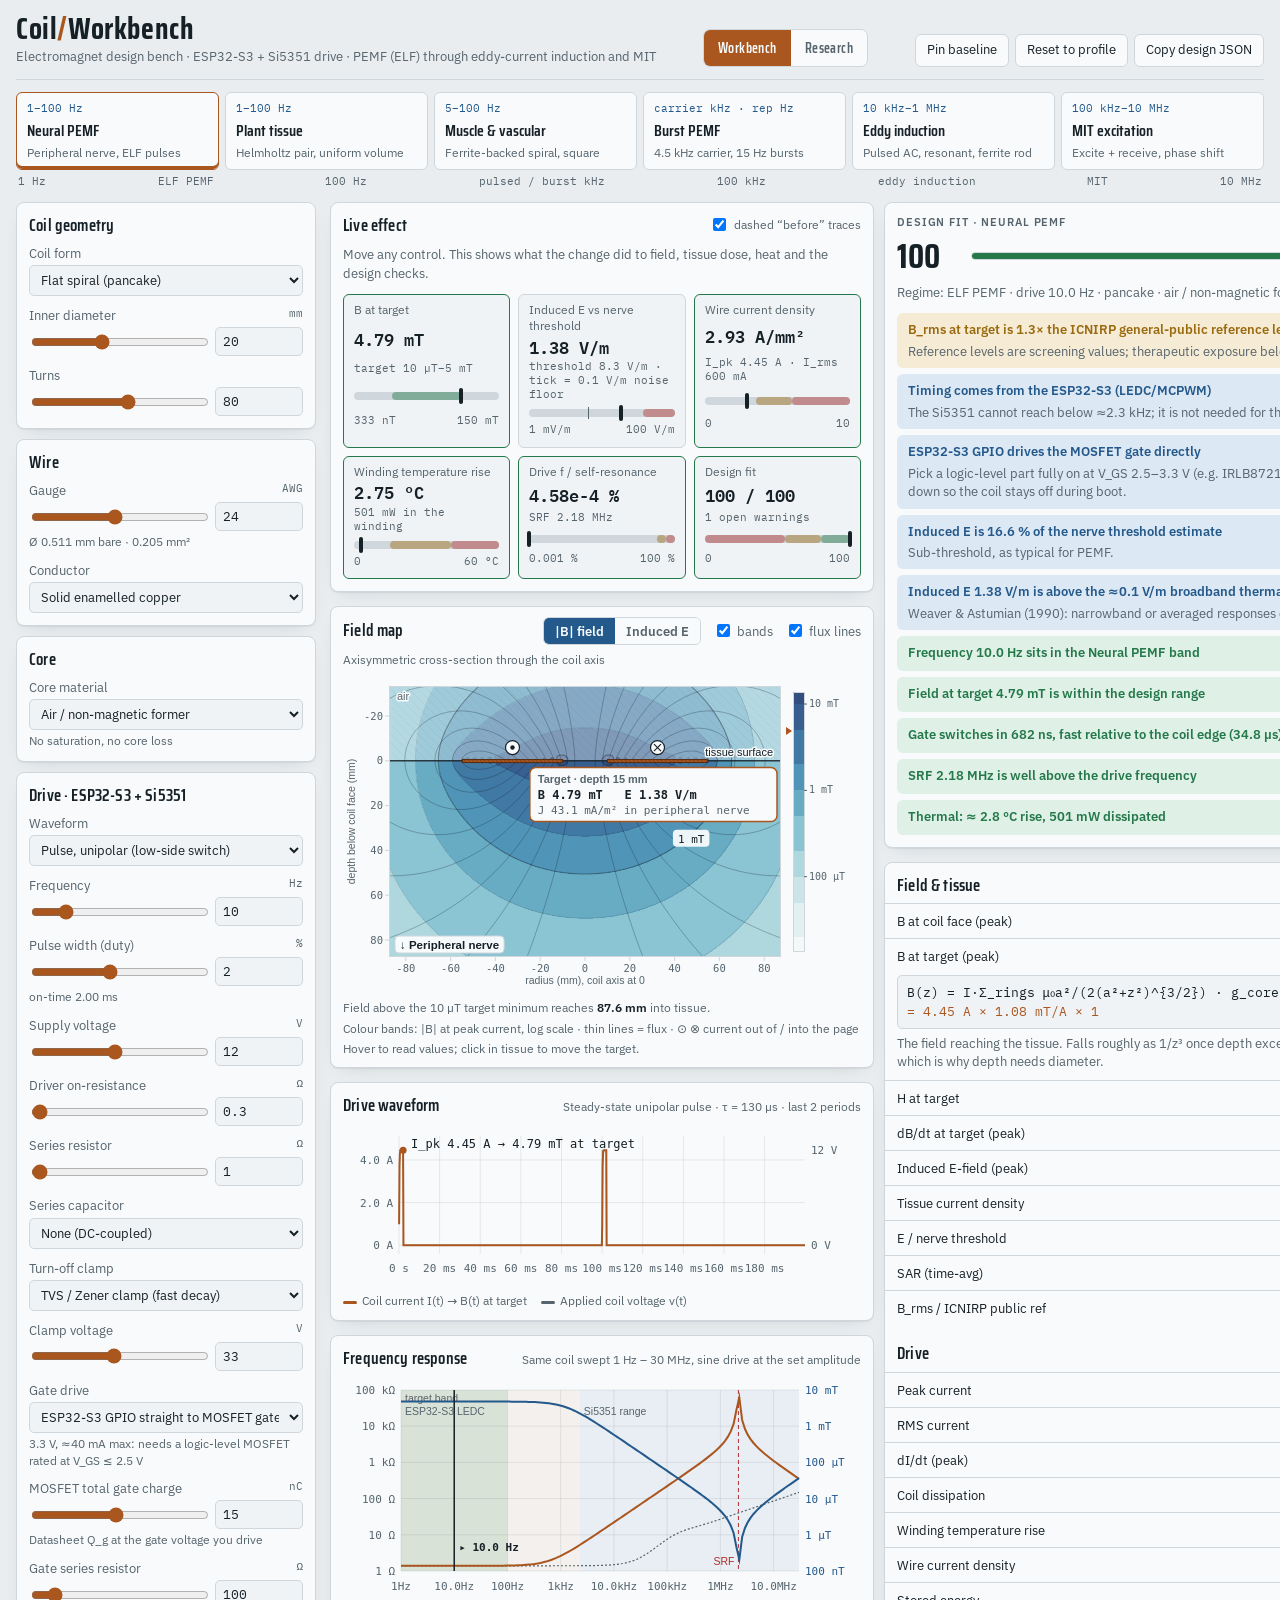
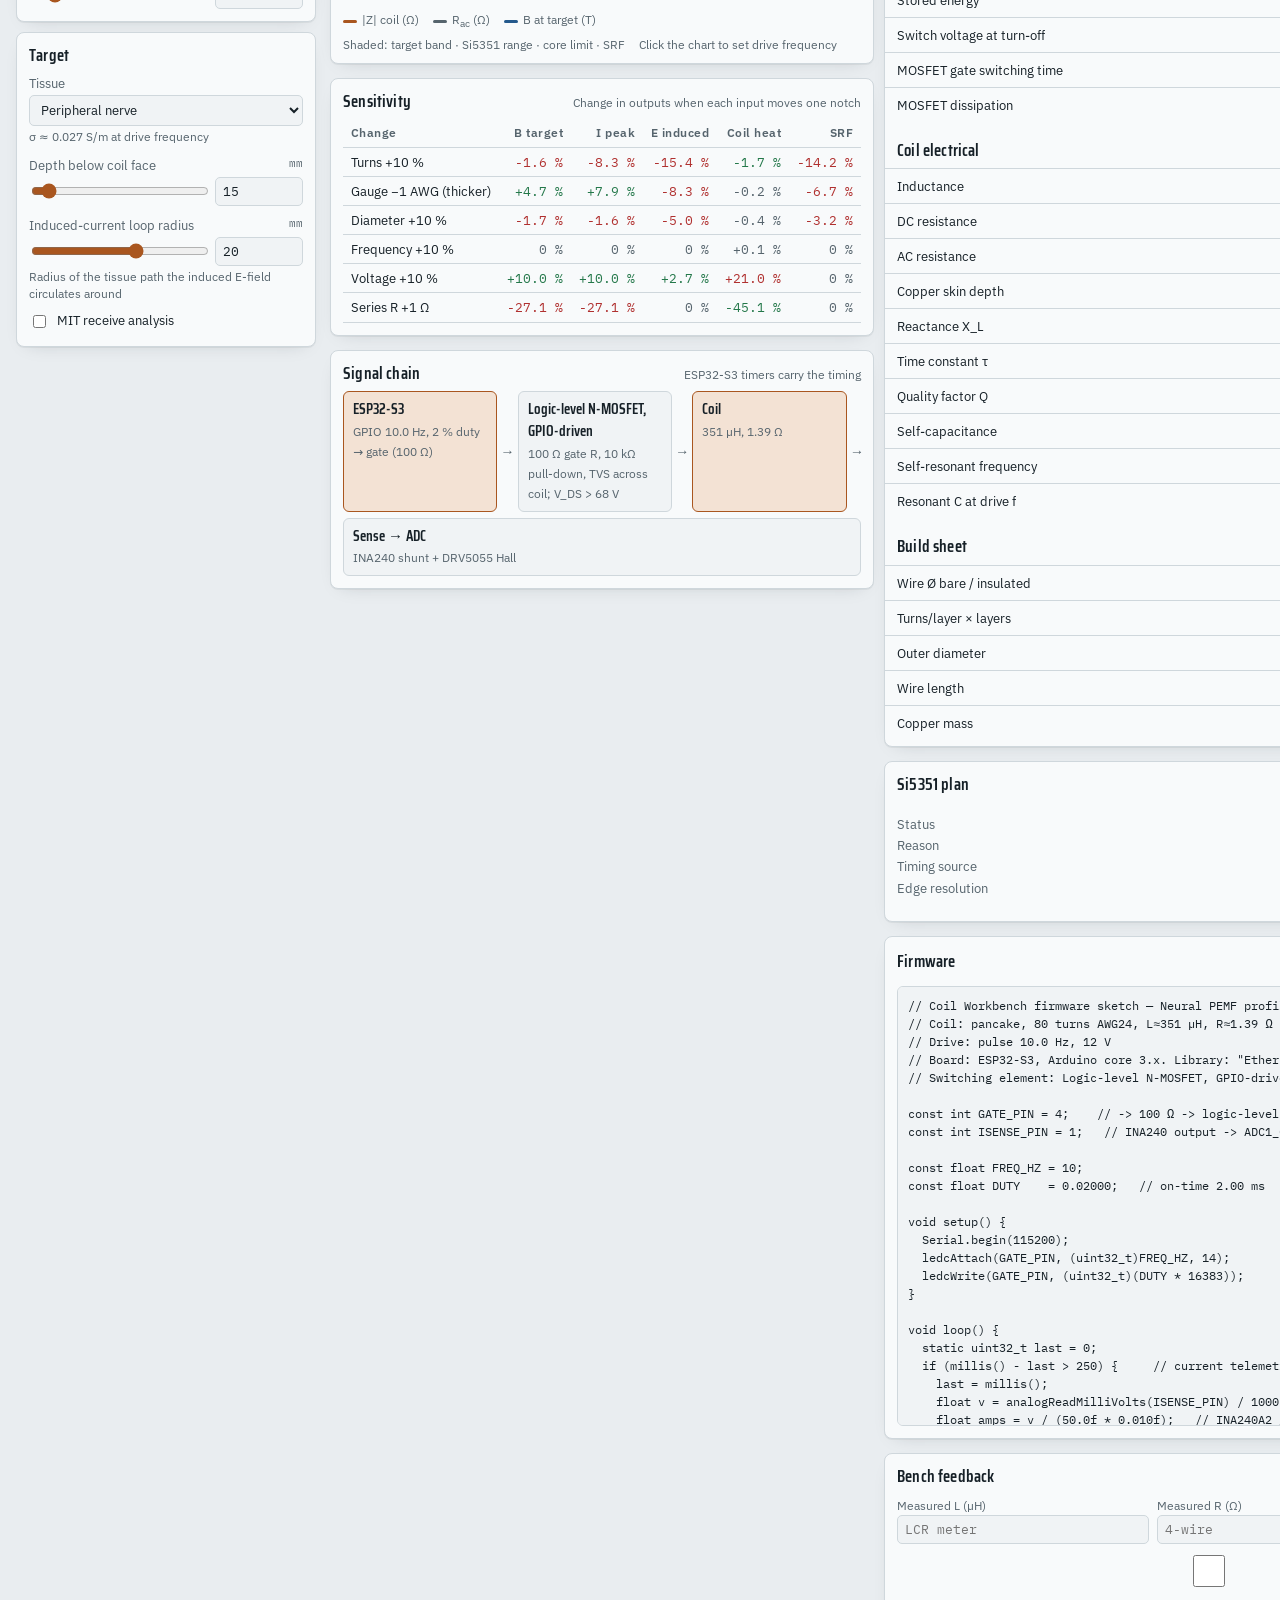
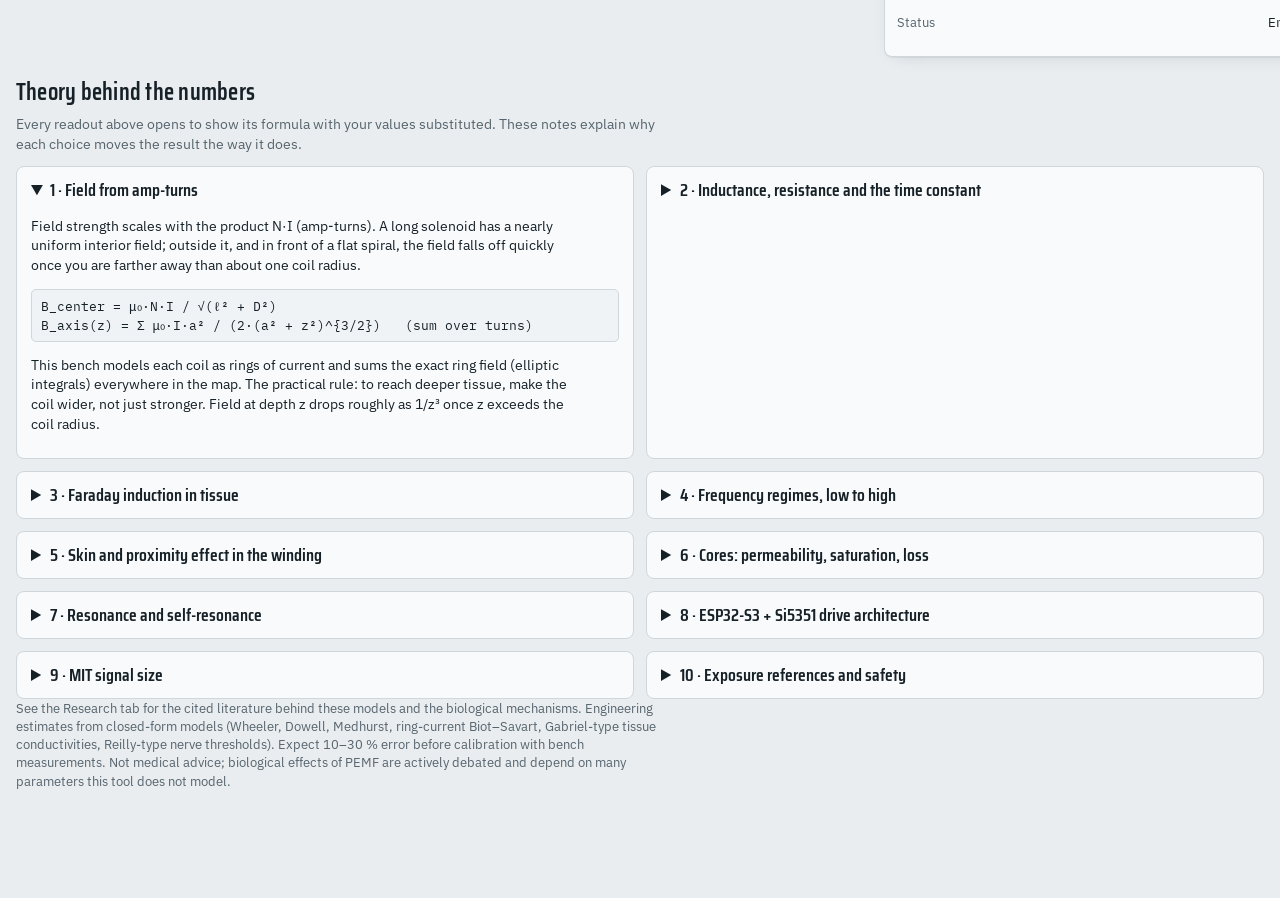
==== commit 8ddb7f59: "Field map redesign: banded log scale, induced-E view, axes, labelled contours - Perceptual banded co" ====
--- a/index.html
+++ b/index.html
@@ -265,6 +265,17 @@
 .r-foot{font-size:12.5px;color:var(--muted);max-width:90ch;display:grid;gap:6px}
 .r-foot p{margin:0}
 
+
+.map-h{flex-wrap:wrap}
+.map-sub{padding:0 12px 8px;font-size:12px;color:var(--muted)}
+.mapctl{display:flex;flex-wrap:wrap;align-items:center;gap:6px 12px;font-size:12.5px}
+.mapctl .seg{display:inline-flex;border:1px solid var(--line);border-radius:6px;overflow:hidden}
+.mapctl .seg button{border:0;background:var(--panel);padding:5px 11px;cursor:pointer;font:600 12.5px var(--f-body);color:var(--muted)}
+.mapctl .seg button.on{background:var(--field);color:var(--panel)}
+.mapctl .tg{display:flex;align-items:center;gap:4px;color:var(--muted);cursor:pointer}
+#mapLegend{display:grid;gap:3px}
+#mapLegend b{color:var(--ink)}
+.wrap{padding-bottom:96px}
 /* live feedback */
 .canvas-box{position:relative}
 canvas.ov{position:absolute;left:12px;top:0;cursor:crosshair;touch-action:none}
@@ -338,7 +349,7 @@
         <div class="gauges" id="gauges"></div>
       </section>
       <section class="card">
-        <div class="sec-h"><h2>Field map</h2><span class="hint" id="mapHint">|B| and flux lines, axisymmetric cross-section</span></div>
+        <div class="sec-h map-h"><h2>Field map</h2><div class="mapctl" id="mapCtl"></div></div><div class="hint map-sub" id="mapHint">Axisymmetric cross-section through the coil axis</div>
         <div class="canvas-box"><canvas id="mapC" height="460"></canvas><canvas class="ov" id="mapO"></canvas></div>
         <div class="legend" id="mapLegend"></div>
       </section>
@@ -1272,74 +1283,192 @@
     B[j*(nx+1)+i]=Math.hypot(br,bz); PSI[j*(nx+1)+i]=ps; } }
   return {nx,ny,W,zmin,zmax,B,PSI};
 }
+/* ---------- field map (v2) ---------- */
+const MAPV={mode:'B',lines:true,bands:true};
+try{ Object.assign(MAPV, JSON.parse(localStorage.getItem('coilbench.mapv')||'{}')); }catch(e){}
+const RAMP_L=['#f8fbfb','#e6f2f3','#cfe7ea','#b0d8df','#8ec6d3','#6cb0c6','#5196b8','#417ca6','#386292','#324b7c'];
+const RAMP_D=['#0c151d','#10283a','#123c52','#155366','#196a76','#24827f','#3f9a83','#6db285','#a6c986','#e8df8c'];
+function hex2rgb(h){ const v=parseInt(h.slice(1),16); return [v>>16&255,v>>8&255,v&255]; }
+const RL=RAMP_L.map(hex2rgb), RD=RAMP_D.map(hex2rgb);
+function rampAt(t,dark){ const R_=dark?RD:RL; t=clamp(t,0,1)*(R_.length-1); const i=Math.min(R_.length-2,Math.floor(t)), u=t-i, a=R_[i], b=R_[i+1]; return [a[0]+(b[0]-a[0])*u,a[1]+(b[1]-a[1])*u,a[2]+(b[2]-a[2])*u]; }
+function isDark(){ const p=hex2rgb((css('--panel')||'#ffffff').padEnd(7,'f').slice(0,7)); return (0.299*p[0]+0.587*p[1]+0.114*p[2])<128; }
+function niceLevels(lo,hi){ const L=[]; for(let e=Math.floor(Math.log10(lo))-1;e<=Math.ceil(Math.log10(hi));e++) for(const m of [1,2,5]){ const v=m*10**e; if(v>=lo*0.999&&v<=hi*1.001) L.push(v); } return L; }
+function marching(grid,nx,ny,lv){ // grid indexed [j*(nx+1)+i], returns segments in grid coords
+  const segs=[];
+  for(let j=0;j<ny;j++) for(let i=0;i<nx;i++){
+    const p=[grid[j*(nx+1)+i],grid[j*(nx+1)+i+1],grid[(j+1)*(nx+1)+i+1],grid[(j+1)*(nx+1)+i]];
+    if(!(p[0]>-1e30&&p[1]>-1e30&&p[2]>-1e30&&p[3]>-1e30)) continue;
+    const xs=[i,i+1,i+1,i], ys=[j,j,j+1,j+1], pts=[];
+    for(let e=0;e<4;e++){ const a=p[e],b=p[(e+1)%4]; if((a<lv)!==(b<lv)){ const t=(lv-a)/(b-a); pts.push([xs[e]+t*(xs[(e+1)%4]-xs[e]), ys[e]+t*(ys[(e+1)%4]-ys[e])]); } }
+    if(pts.length>=2) segs.push([pts[0],pts[1]]); if(pts.length===4) segs.push([pts[2],pts[3]]);
+  }
+  return segs;
+}
+function haloText(x,txt,px,py,col,halo,align){ x.textAlign=align||'left'; x.lineWidth=3; x.strokeStyle=halo; x.lineJoin='round'; x.strokeText(txt,px,py); x.fillStyle=col; x.fillText(txt,px,py); }
+function pill(x,txt,px,py,fg,bg,border){ const w=x.measureText(txt).width+10, h=17; x.fillStyle=bg; x.strokeStyle=border||bg; x.lineWidth=1; x.beginPath(); x.roundRect?x.roundRect(px,py-h+4,w,h,4):x.rect(px,py-h+4,w,h); x.fill(); if(border) x.stroke(); x.fillStyle=fg; x.textAlign='left'; x.fillText(txt,px+5,py); return w; }
 function drawMap(){
-  const c=$('mapC'), {x,w,h}=setupCanvas(c), S=R.S, g=R.g;
-  const key=JSON.stringify([S.coil,S.Di,S.Lw,S.N,S.awg,S.wire,S.depth,S.mitOn,S.mitZr,Math.round(w/h*20)]);
-  if(mapCache.key!==key || (mapCache.low && !GEST.active)){ const low=GEST.active; mapCache={key,low,grid:computeMap(S,g,R.loops,w/h,low?34:72)}; }
-  const G=mapCache.grid, scale=R.sim.ipk*R.gEff*R.cal.kB;
-  const {nx,ny,W,zmin,zmax}=G, Hm=zmax-zmin;
-  const X=r=>w/2+r/W*(w/2), Y=z=>(z-zmin)/Hm*h;
-  // reference max: field just outside winding near face
-  let bmax=0; for(let k=0;k<G.B.length;k++){ const v=G.B[k]; if(isFinite(v)&&v>bmax) bmax=v; }
-  const bref=Math.max(Math.abs(R.Bpa0)*3, 1e-12); bmax=Math.min(bmax,bref);
-  const lo=Math.log10(bmax)-3;
-  const img=x.createImageData(Math.round(w),Math.round(h)); const iw=img.width, ih=img.height;
+  const c=$('mapC'), {x,w,h}=setupCanvas(c), S=R.S, g=R.g, dark=isDark();
+  const ink=css('--ink'), mut=css('--muted'), panel=css('--panel'), cop=css('--copper'), okc=css('--ok'), crit=css('--crit'), warn=css('--warn');
+  const pad={l:46,r:76,t:10,b:30}, pw=w-pad.l-pad.r, ph=h-pad.t-pad.b;
+  const key=JSON.stringify([S.coil,S.Di,S.Lw,S.N,S.awg,S.wire,S.depth,S.mitOn,S.mitZr,Math.round(pw/ph*20)]);
+  if(mapCache.key!==key || (mapCache.low && !GEST.active)){ const low=GEST.active; mapCache={key,low,grid:computeMap(S,g,R.loops,pw/ph,low?34:72)}; }
+  const G=mapCache.grid, {nx,ny,W,zmin,zmax}=G, Hm=zmax-zmin, N1=nx+1;
+  const cx=pad.l+pw/2, X=r=>cx+r/W*(pw/2), Y=z=>pad.t+(z-zmin)/Hm*ph;
+  const mode=MAPV.mode, helm=S.coil==='helmholtz';
+  const scaleB=R.sim.ipk*R.gEff*R.cal.kB, scaleE=R.sim.didtPk*R.core.gain*R.cal.kB;
+  // value grid (physical units) + log grid
+  const V=new Float32Array(N1*(ny+1)), LV=new Float32Array(N1*(ny+1));
+  let vmaxT=0;
+  for(let j=0;j<=ny;j++){ const z=zmin+Hm*j/ny; for(let i=0;i<=nx;i++){ const k=j*N1+i; const rho=W*i/nx+1e-7;
+    const v= mode==='B' ? G.B[k]*scaleB : Math.abs(G.PSI[k]/rho)*scaleE;
+    V[k]=v; LV[k]=v>0?Math.log10(v):-1e31; if((helm||z>=0)&&isFinite(v)&&v>vmaxT) vmaxT=v; } }
+  let vmax = mode==='B' ? (helm? Math.abs(R.B0)*3 : Math.max(Math.abs(R.B0)*1.6, vmaxT*0.6)) : vmaxT*1.05;
+  if(!(vmax>0)) vmax=1e-6;
+  let vmin=vmax/1000; const vt=mode==='B'?Math.abs(R.Bt):R.E; if(vt>0&&vt<vmin*1.5) vmin=vt/3;
+  const lvls=niceLevels(vmin,vmax), lmin=Math.log10(vmin), lmax=Math.log10(vmax);
+  const colorOf=v=>{ if(!(v>0)) return rampAt(0,dark); let t;
+    if(MAPV.bands){ let b=0; for(const L of lvls) if(v>=L) b++; const lo=b?Math.log10(lvls[b-1]):lmin, hi=b<lvls.length?Math.log10(lvls[b]):lmax; t=((lo+hi)/2-lmin)/(lmax-lmin); }
+    else t=(Math.log10(v)-lmin)/(lmax-lmin);
+    return rampAt(t,dark); };
+  // paint
+  x.clearRect(0,0,w,h); x.fillStyle=panel; x.fillRect(0,0,w,h);
+  const rs=GEST.active?1:Math.min(2,window.devicePixelRatio||1), iw=Math.round(pw*rs), ih=Math.round(ph*rs), img=x.createImageData(iw,ih);
   for(let py=0;py<ih;py++){ const fy=py/ih*ny, j=Math.min(ny-1,Math.floor(fy)), ty=fy-j;
     for(let px=0;px<iw;px++){ const fxr=Math.abs(px-iw/2)/(iw/2)*nx, i=Math.min(nx-1,Math.floor(fxr)), tx=fxr-i;
-      const a=G.B[j*(nx+1)+i], b=G.B[j*(nx+1)+i+1], c2=G.B[(j+1)*(nx+1)+i], d=G.B[(j+1)*(nx+1)+i+1];
-      const v=(a*(1-tx)+b*tx)*(1-ty)+(c2*(1-tx)+d*tx)*ty;
-      const t=(Math.log10(Math.max(v,1e-20))-lo)/3; const col=cmap(t); const o=(py*iw+px)*4;
+      const a=V[j*N1+i], b=V[j*N1+i+1], c2=V[(j+1)*N1+i], d=V[(j+1)*N1+i+1];
+      const v=(a*(1-tx)+b*tx)*(1-ty)+(c2*(1-tx)+d*tx)*ty; const col=colorOf(v); const o=(py*iw+px)*4;
       img.data[o]=col[0];img.data[o+1]=col[1];img.data[o+2]=col[2];img.data[o+3]=255; } }
-  x.putImageData(img,0,0);
-  // tissue zone
-  const tz0 = S.coil==='helmholtz'? null : 0;
-  if(tz0!==null){ x.fillStyle='rgba(120,200,170,0.10)'; x.fillRect(0,Y(0),w,h-Y(0)); x.strokeStyle='rgba(180,240,215,0.55)'; x.setLineDash([4,4]); x.beginPath(); x.moveTo(0,Y(0)); x.lineTo(w,Y(0)); x.stroke(); x.setLineDash([]);
-    x.fillStyle='rgba(210,245,230,0.85)'; x.font='12px "IBM Plex Sans",sans-serif'; x.fillText(TISSUES[S.tissue].name+' ↓',8,Y(0)+16); }
-  // flux lines via marching squares on psi
-  let pmax=0; const iz0=Math.round((0-zmin)/Hm*ny);
-  for(let k=0;k<G.PSI.length;k++) if(G.PSI[k]>pmax) pmax=G.PSI[k];
-  x.strokeStyle='rgba(255,255,255,0.42)'; x.lineWidth=1;
-  const nlev=14;
-  for(let L=1;L<=nlev;L++){ const lv=pmax*(L/(nlev+1))**1.6; x.beginPath();
-    for(let j=0;j<ny;j++) for(let i=0;i<nx;i++){
-      const p=[G.PSI[j*(nx+1)+i],G.PSI[j*(nx+1)+i+1],G.PSI[(j+1)*(nx+1)+i+1],G.PSI[(j+1)*(nx+1)+i]];
-      const xs=[i,i+1,i+1,i], ys=[j,j,j+1,j+1]; const pts=[];
-      for(let e=0;e<4;e++){ const a=p[e],b=p[(e+1)%4]; if((a<lv)!==(b<lv)){ const t=(lv-a)/(b-a); pts.push([xs[e]+t*(xs[(e+1)%4]-xs[e]), ys[e]+t*(ys[(e+1)%4]-ys[e])]); } }
-      if(pts.length>=2){ for(const sgn of [1,-1]){ x.moveTo(X(sgn*pts[0][0]/nx*W),Y(zmin+pts[0][1]/ny*Hm)); x.lineTo(X(sgn*pts[1][0]/nx*W),Y(zmin+pts[1][1]/ny*Hm)); } }
-    }
-    x.stroke(); }
-  // core
-  const mm=1e-3, cop=css('--copper')||'#c06a30';
-  if(S.core!=='air'&&S.coil==='solenoid'){ x.fillStyle='rgba(150,160,170,0.85)'; x.fillRect(X(-g.rin*mm),Y(-g.len*mm),X(g.rin*mm)-X(-g.rin*mm),Y(0)-Y(-g.len*mm)); }
-  if(S.core!=='air'&&S.coil==='pancake'){ const t=Math.max(1.5,g.dins*2)*mm; x.fillStyle='rgba(150,160,170,0.85)'; x.fillRect(X(-g.rout*mm*1.05),Y(-g.dins*mm-t),X(g.rout*mm*1.05)-X(-g.rout*mm*1.05),Y(0)-Y(t)); }
-  // windings
-  x.fillStyle=cop; x.strokeStyle='rgba(0,0,0,0.35)';
-  const boxes=[];
-  if(S.coil==='pancake') boxes.push([g.rin,-g.dins,g.rout,0]);
-  else if(S.coil==='solenoid') boxes.push([g.rin,-g.len,g.rout,0]);
-  else { const Rr=g.rm; for(const cz of [-Rr/2,Rr/2]) boxes.push([g.rin,cz-g.len/2,g.rout,cz+g.len/2]); }
-  for(const b of boxes) for(const sg of [1,-1]){ const x0=X(sg*b[0]*mm),x1=X(sg*b[2]*mm),y0=Y(b[1]*mm),y1=Y(b[3]*mm); const rx=Math.min(x0,x1), rw=Math.max(2,Math.abs(x1-x0)), ry=Math.min(y0,y1), rh=Math.max(2,Math.abs(y1-y0)); x.fillRect(rx,ry,rw,rh); x.strokeRect(rx,ry,rw,rh); }
-  // target + induced loop
-  const zt=S.depth*mm; x.strokeStyle='#ffffff'; x.lineWidth=1.5;
-  x.beginPath(); x.moveTo(X(0)-8,Y(zt)); x.lineTo(X(0)+8,Y(zt)); x.moveTo(X(0),Y(zt)-8); x.lineTo(X(0),Y(zt)+8); x.stroke();
-  x.setLineDash([3,3]); x.beginPath(); x.ellipse(X(0),Y(zt),Math.abs(X(S.rt*mm)-X(0)),4,0,0,Math.PI*2); x.stroke(); x.setLineDash([]);
-  x.fillStyle='#fff'; x.font='12px "IBM Plex Mono",monospace';
-  const rk=ghostRef(); const dB=rk&&rk.k.B>0?(Math.abs(R.Bt)/rk.k.B-1)*100:0;
-  const lbl=`${si(Math.abs(R.Bt),'T')} · E ${n(R.E)} V/m${Math.abs(dB)>=0.5?` (${dB>0?'▲':'▼'}${Math.abs(dB).toFixed(Math.abs(dB)>=10?0:1)}%)`:''}`; const tw=x.measureText(lbl).width;
-  x.fillText(lbl, Math.min(X(0)+12, w-tw-6), Y(zt)-8);
-  // MIT sample + receiver
-  if(R.mit){ const m=R.mit; x.strokeStyle='rgba(180,240,215,0.9)'; x.beginPath(); x.arc(X(0),Y(m.zs),Math.abs(X(m.a)-X(0)),0,Math.PI*2); x.stroke();
-    const rr=S.rrx*mm; x.fillStyle='rgba(127,179,227,0.95)'; x.fillRect(X(-rr)-2,Y(m.zr)-2,4,4); x.fillRect(X(rr)-2,Y(m.zr)-2,4,4);
-    x.strokeStyle='rgba(127,179,227,0.95)'; x.setLineDash([2,3]); x.beginPath(); x.moveTo(X(-rr),Y(m.zr)); x.lineTo(X(rr),Y(m.zr)); x.stroke(); x.setLineDash([]);
-    x.fillStyle='rgba(200,225,245,0.95)'; x.fillText('receiver',X(rr)+6,Y(m.zr)+4); x.fillText('sample',X(m.a)+6,Y(m.zs)); }
-  // scale bar
-  const sb=niceStep(W*0.5); x.fillStyle='rgba(255,255,255,0.85)'; x.fillRect(10,h-14,sb/W*(w/2),2); x.font='11px "IBM Plex Mono",monospace'; x.fillText(si(sb,'m',2),10,h-20);
-  // legend
-  const grad=`linear-gradient(90deg,${[0,.25,.5,.75,1].map(t=>'rgb('+cmap(t).map(Math.round).join(',')+')').join(',')})`;
-  $('mapLegend').innerHTML=`<span>|B| <span class="cbar" style="background:${grad}"></span> ${si(bmax*scale/1000,'T',2)} → ${si(bmax*scale,'T',2)} (log)</span><span>White lines: flux, equal spacing = equal flux</span><span>Dashed ellipse: induced-current loop r = ${S.rt} mm</span><span>Hover to read |B|; click in tissue to move the target</span>`;
-  $('mapHint').textContent = S.coil==='helmholtz'?'Helmholtz pair; target offset from centre':'Coil above, tissue below the face';
-  CH.map={X,Y,W,zmin,Hm,w,h,G,scale,nx,ny};
-}
+  // putImageData ignores the transform: place it in device pixels via an offscreen canvas
+  const oc=drawMap.oc||(drawMap.oc=document.createElement('canvas')); oc.width=iw; oc.height=ih; oc.getContext('2d').putImageData(img,0,0);
+  x.imageSmoothingEnabled=!MAPV.bands; x.drawImage(oc,pad.l,pad.t,pw,ph); x.imageSmoothingEnabled=true;
+  x.save(); x.beginPath(); x.rect(pad.l,pad.t,pw,ph); x.clip();
+  // air region veil (non-Helmholtz): tissue reads at full strength
+  if(!helm){ x.fillStyle=dark?'rgba(21,28,32,0.38)':'rgba(248,250,251,0.38)'; x.fillRect(pad.l,pad.t,pw,Y(0)-pad.t);
+    x.save(); x.beginPath(); x.rect(pad.l,pad.t,pw,Y(0)-pad.t); x.clip(); x.strokeStyle=dark?'rgba(255,255,255,0.05)':'rgba(0,0,0,0.04)'; x.lineWidth=1; x.beginPath(); for(let q=-ph;q<pw;q+=9){ x.moveTo(pad.l+q,pad.t); x.lineTo(pad.l+q+ph,pad.t+ph); } x.stroke(); x.restore(); }
+  // band-edge isolines (subtle) and labelled decades
+  const gx=gi=>X(gi/nx*W), gy=gj=>Y(zmin+gj/ny*Hm), gxm=gi=>X(-gi/nx*W);
+  const lineCol=dark?'rgba(255,255,255,0.22)':'rgba(20,30,40,0.18)';
+  const zt0=S.depth*1e-3, tX=X(0), tY=Y(zt0), rL=Math.abs(X(S.rt*1e-3)-X(0)); const cbw0=Math.min(250,pw*0.55), cbh0=54;
+  let cbx0=tX+rL+14; if(cbx0+cbw0>pad.l+pw-4) cbx0=tX-rL-14-cbw0; if(cbx0<pad.l+4) cbx0=Math.min(pad.l+pw-cbw0-4,tX+14); const cby0=clamp(tY-cbh0/2,pad.t+4,pad.t+ph-cbh0-4);
+  const CALL={x:cbx0,y:cby0,w:cbw0,h:cbh0};
+  const labels=[], usedY=[];
+  const pickOnColumn=(segs,colPx,side)=>{ const gcol=Math.abs(colPx-cx)/(pw/2)*nx; const cands=[];
+    for(const [p,q] of segs){ if((p[0]-gcol)*(q[0]-gcol)>0||p[0]===q[0]) continue; const t=(gcol-p[0])/(q[0]-p[0]); const gyv=p[1]+t*(q[1]-p[1]); const sy=gy(gyv), zz=zmin+gyv/ny*Hm;
+      if(sy<pad.t+14||sy>pad.t+ph-28) continue; if(!helm&&zz<(10/ph)*Hm) continue; if(colPx>CALL.x-60&&colPx<CALL.x+CALL.w+60&&sy>CALL.y-14&&sy<CALL.y+CALL.h+14) continue; if(usedY.some(u=>Math.abs(u-sy)<20)) continue; cands.push(sy); }
+    if(!cands.length) return null; const sy=Math.max(...cands); usedY.push(sy); return [colPx,sy]; };
+  for(const L of lvls){ const decade=Math.abs(Math.log10(L)-Math.round(Math.log10(L)))<1e-6; const segs=marching(LV,nx,ny,Math.log10(L));
+    x.strokeStyle=decade?(dark?'rgba(255,255,255,0.5)':'rgba(20,30,40,0.42)'):lineCol; x.lineWidth=decade?1.1:0.7; x.beginPath();
+    for(const [p,q] of segs){ x.moveTo(gx(p[0]),gy(p[1])); x.lineTo(gx(q[0]),gy(q[1])); x.moveTo(gxm(p[0]),gy(p[1])); x.lineTo(gxm(q[0]),gy(q[1])); }
+    x.stroke();
+    if(decade&&segs.length){ let best=null; for(const f of [0.36,0.24,0.5,0.12]){ best=pickOnColumn(segs,cx+pw/2*f*2*0.5+pw*0.08,1); if(best) break; } if(best) labels.push([best,L]); }
+  }
+  // flux lines
+  if(MAPV.lines){ let pmax=0; for(let k=0;k<G.PSI.length;k++) if(G.PSI[k]>pmax) pmax=G.PSI[k];
+    const fa=mode==='E'?0.6:1; x.strokeStyle=dark?`rgba(255,255,255,${0.28*fa})`:`rgba(15,25,35,${0.30*fa})`; x.lineWidth=0.9; x.setLineDash([]);
+    for(let Lk=1;Lk<=9;Lk++){ const lv=pmax*(Lk/10)**1.7; const segs=marching(G.PSI,nx,ny,lv); x.beginPath();
+      for(const [p,q] of segs){ x.moveTo(gx(p[0]),gy(p[1])); x.lineTo(gx(q[0]),gy(q[1])); x.moveTo(gxm(p[0]),gy(p[1])); x.lineTo(gxm(q[0]),gy(q[1])); } x.stroke(); } }
+  // threshold contours
+  const P=PRESETS[S.preset]; const special=[], placed=[];
+  if(mode==='B'&&P){ special.push({v:P.t.B[0],col:okc,dash:[6,4],lab:`target min ${si(P.t.B[0],'T',2)}`}); }
+  if(mode==='E'){ if(R.feff<1e5) special.push({v:R.Eth,col:crit,dash:[],lab:`nerve threshold ${n(R.Eth,2)} V/m`}); special.push({v:0.1,col:warn,dash:[5,4],lab:'noise floor 0.1 V/m'}); }
+  for(const sp of special){ if(!(sp.v>0)) continue; const segs=marching(LV,nx,ny,Math.log10(sp.v)); if(!segs.length) continue;
+    x.strokeStyle=dark?'rgba(0,0,0,0.55)':'rgba(255,255,255,0.8)'; x.lineWidth=4; x.setLineDash(sp.dash); x.beginPath();
+    for(const [p,q] of segs){ x.moveTo(gx(p[0]),gy(p[1])); x.lineTo(gx(q[0]),gy(q[1])); x.moveTo(gxm(p[0]),gy(p[1])); x.lineTo(gxm(q[0]),gy(q[1])); } x.stroke();
+    x.strokeStyle=sp.col; x.lineWidth=2; x.stroke(); x.setLineDash([]);
+    let best=null; for(const f of [0.22,0.34,0.12,0.44]){ best=pickOnColumn(segs,cx-pw*f,-1); if(best) break; }
+    if(!best){ let bd=1e9; for(const [p,q] of segs){ const sx=gxm((p[0]+q[0])/2), sy=gy((p[1]+q[1])/2), zz=zmin+(p[1]+q[1])/2/ny*Hm; if(!helm&&zz<(14/ph)*Hm) continue; if(sy<pad.t+14||sy>pad.t+ph-30||usedY.some(u=>Math.abs(u-sy)<20)) continue; const dd=Math.abs(sy-(pad.t+ph*0.7)); if(dd<bd){bd=dd;best=[sx-40,sy];} } if(best) usedY.push(best[1]); }
+    if(best) placed.push(Object.assign({},sp,{at:best})); }
+  // tissue surface
+  if(!helm){ x.strokeStyle=ink; x.lineWidth=1.5; x.globalAlpha=0.85; x.beginPath(); x.moveTo(pad.l,Y(0)); x.lineTo(pad.l+pw,Y(0)); x.stroke(); x.globalAlpha=1; }
+  // core / former
+  const mm=1e-3, wireCol=cop, wireEdge=dark?'#1a0e06':'#5a2a0c';
+  if(S.core!=='air'&&S.coil==='solenoid'){ x.fillStyle=dark?'#7d8a93':'#9aa6ae'; x.strokeStyle=dark?'#2a3238':'#5b666d'; x.lineWidth=1; const rx0=X(-g.rin*mm), rw=X(g.rin*mm)-rx0, ry0=Y(-g.len*mm), rh=Y(0)-ry0; x.fillRect(rx0,ry0,rw,rh); x.strokeRect(rx0,ry0,rw,rh); }
+  if(S.core!=='air'&&S.coil==='pancake'){ const t=Math.max(1.5,g.dins*2)*mm; x.fillStyle=dark?'#7d8a93':'#9aa6ae'; const rx0=X(-g.rout*mm*1.05), rw=X(g.rout*mm*1.05)-rx0; x.fillRect(rx0,Y(-g.dins*mm-t),rw,Y(0)-Y(t)); }
+  // windings: individual wires when they resolve, else hatched block; ⊙ / ⊗ current direction
+  const dPx=Math.abs(X(g.dins*mm)-X(0));
+  const wires=[];
+  if(S.coil==='pancake'){ for(let k=0;k<S.N;k++) wires.push([g.rin+(k+0.5)*g.dins, -g.dins/2]); }
+  else { const centres= helm?[-g.rm/2,g.rm/2]:[null]; for(const cz of centres){ let rem=S.N; for(let L=0;L<g.layers&&rem>0;L++){ const nL=Math.min(g.tpl,rem); rem-=nL; for(let k=0;k<nL;k++){ const z = helm? cz-g.len/2+(k+0.5)*g.dins : -g.len+(k+0.5)*g.dins; wires.push([g.rin+(L+0.5)*g.dins, z]); } } } }
+  const drawWires = dPx>=2.2 && wires.length<=1500;
+  const boxes=[]; if(S.coil==='pancake') boxes.push([g.rin,-g.dins,g.rout,0]); else if(S.coil==='solenoid') boxes.push([g.rin,-g.len,g.rout,0]); else for(const cz of [-g.rm/2,g.rm/2]) boxes.push([g.rin,cz-g.len/2,g.rout,cz+g.len/2]);
+  if(drawWires){ x.fillStyle=wireCol; x.strokeStyle=wireEdge; x.lineWidth=Math.min(1,dPx*0.15); const r0=Math.max(1,dPx*0.46);
+    for(const [r,z] of wires) for(const sg of [1,-1]){ x.beginPath(); x.arc(X(sg*r*mm),Y(z*mm),r0,0,7); x.fill(); if(dPx>4) x.stroke(); } }
+  else { for(const b of boxes) for(const sg of [1,-1]){ const x0=X(sg*b[0]*mm),x1=X(sg*b[2]*mm),y0=Y(b[1]*mm),y1=Y(b[3]*mm); const rx=Math.min(x0,x1), rw=Math.max(3,Math.abs(x1-x0)), ry=Math.min(y0,y1), rh=Math.max(3,Math.abs(y1-y0));
+      x.fillStyle=wireCol; x.fillRect(rx,ry,rw,rh); x.strokeStyle=wireEdge; x.lineWidth=1; x.strokeRect(rx,ry,rw,rh);
+      x.save(); x.beginPath(); x.rect(rx,ry,rw,rh); x.clip(); x.strokeStyle='rgba(0,0,0,0.25)'; x.beginPath(); for(let q=-rh;q<rw+rh;q+=4){ x.moveTo(rx+q,ry); x.lineTo(rx+q+rh,ry+rh); } x.stroke(); x.restore(); } }
+  // current-direction badges on the outermost winding on each side
+  { const b=boxes[0]; const rr=7; const by=Math.max(pad.t+rr+2, Math.min(Y(b[1]*mm),Y(b[3]*mm))-rr-5);
+    for(const [sg,sym] of [[-1,'dot'],[1,'x']]){ const bx=X(sg*((b[0]+b[2])/2*mm)); x.fillStyle=panel; x.strokeStyle=ink; x.lineWidth=1.2; x.beginPath(); x.arc(bx,by,rr,0,7); x.fill(); x.stroke();
+      if(sym==='dot'){ x.fillStyle=ink; x.beginPath(); x.arc(bx,by,2.2,0,7); x.fill(); } else { x.beginPath(); x.moveTo(bx-3.5,by-3.5); x.lineTo(bx+3.5,by+3.5); x.moveTo(bx+3.5,by-3.5); x.lineTo(bx-3.5,by+3.5); x.stroke(); } } }
+  // target, induced loop, MIT
+  const zt=S.depth*mm, tx0=X(0), ty0=Y(zt), rl=Math.abs(X(S.rt*mm)-X(0));
+  x.strokeStyle=dark?'#fff':'#111'; x.lineWidth=1.5; x.setLineDash([4,3]); x.beginPath(); x.ellipse(tx0,ty0,rl,Math.max(3,rl*0.18),0,0,Math.PI*2); x.stroke(); x.setLineDash([]);
+  // circulation arrow on the loop
+  { const ax=tx0+rl*0.7, ay=ty0+Math.max(3,rl*0.18)*0.71; x.fillStyle=dark?'#fff':'#111'; x.beginPath(); x.moveTo(ax+5,ay); x.lineTo(ax-3,ay-4); x.lineTo(ax-3,ay+4); x.closePath(); x.fill(); }
+  x.fillStyle=panel; x.strokeStyle=ink; x.lineWidth=2; x.beginPath(); x.arc(tx0,ty0,6,0,7); x.fill(); x.stroke(); x.fillStyle=cop; x.beginPath(); x.arc(tx0,ty0,2.5,0,7); x.fill();
+  if(R.mit){ const m=R.mit; x.strokeStyle=dark?'#bfe9d6':'#1e6b4e'; x.lineWidth=1.5; x.setLineDash([2,2]); x.beginPath(); x.arc(tx0,Y(m.zs),Math.abs(X(m.a)-X(0)),0,7); x.stroke(); x.setLineDash([]);
+    const rr=S.rrx*mm; x.strokeStyle=css('--field'); x.lineWidth=3; x.beginPath(); x.moveTo(X(-rr),Y(m.zr)); x.lineTo(X(rr),Y(m.zr)); x.stroke(); }
+  x.restore();
+  // labels (outside clip so pills can sit on edges)
+  x.font='11px "IBM Plex Mono",monospace';
+  const halo=dark?'rgba(10,14,17,0.85)':'rgba(255,255,255,0.9)';
+  const chipBg=dark?'rgba(21,28,32,0.88)':'rgba(255,255,255,0.9)';
+  for(const [[lx,ly],L] of labels) pill(x,mode==='B'?si(L,'T',1):(L>=1?`${n(L,2)} V/m`:si(L,'V/m',1)),lx-14,ly+5,ink,chipBg);
+  x.font='600 11px "IBM Plex Sans",sans-serif';
+  for(const sp of placed){ const tw=x.measureText(sp.lab).width+10; pill(x,sp.lab,clamp(sp.at[0]-tw/2,pad.l+4,pad.l+pw-tw-4),sp.at[1]+5,sp.col,chipBg,sp.col); }
+  if(!helm){ x.font='600 11.5px "IBM Plex Sans",sans-serif'; pill(x,`↓ ${TISSUES[S.tissue].name}`,pad.l+6,pad.t+ph-8,ink,chipBg,css('--line')); x.font='11px "IBM Plex Sans",sans-serif'; haloText(x,'tissue surface',pad.l+pw-8,Y(0)-5,ink,halo,'right'); x.font='11px "IBM Plex Sans",sans-serif'; haloText(x,'air',pad.l+8,pad.t+14,mut,halo); }
+  if(R.mit){ x.font='11px "IBM Plex Sans",sans-serif'; const m=R.mit; haloText(x,'sample',X(m.a)+6,Y(m.zs),ink,halo); haloText(x,'receiver coil',X(S.rrx*mm)+8,Y(m.zr)+4,ink,halo); }
+  // target callout
+  { const rk=ghostRef(); const cur=mode==='B'?Math.abs(R.Bt):R.E, prev=rk?(mode==='B'?rk.k.B:rk.k.E):null; const dq=prev>0?(cur/prev-1)*100:0;
+    const l1=`Target · ${helm?'offset':'depth'} ${n(S.depth,3)} mm`, l2=`B ${si(Math.abs(R.Bt),'T')}   E ${n(R.E)} V/m`, l3=Math.abs(dq)>=0.5?`${dq>0?'▲':'▼'} ${Math.abs(dq).toFixed(Math.abs(dq)>=10?0:1)}% since last change`:`J ${si(R.Jt,'A/m²')} in ${TISSUES[S.tissue].name.toLowerCase()}`;
+    x.font='600 11.5px "IBM Plex Sans",sans-serif'; const bw=Math.max(x.measureText(l1).width, (x.font='600 12px "IBM Plex Mono",monospace', x.measureText(l2).width), x.measureText(l3).width)+16, bh=54;
+    let bx=CALL.x, by=CALL.y; if(bx<tx0) bx=CALL.x+CALL.w-bw; bx=clamp(bx,pad.l+4,pad.l+pw-bw-4);
+    x.strokeStyle=ink; x.lineWidth=1; x.beginPath(); x.moveTo(tx0+(bx>tx0?7:-7),ty0); x.lineTo(bx>tx0?bx:bx+bw,by+bh/2); x.stroke();
+    x.fillStyle=panel; x.strokeStyle=cop; x.lineWidth=1.5; x.beginPath(); x.roundRect?x.roundRect(bx,by,bw,bh,6):x.rect(bx,by,bw,bh); x.fill(); x.stroke();
+    x.textAlign='left'; x.fillStyle=mut; x.font='600 11px "IBM Plex Sans",sans-serif'; x.fillText(l1,bx+8,by+16);
+    x.fillStyle=ink; x.font='600 12px "IBM Plex Mono",monospace'; x.fillText(l2,bx+8,by+32);
+    x.fillStyle=Math.abs(dq)>=0.5?(dq>0?okc:crit):mut; x.font='11px "IBM Plex Mono",monospace'; x.fillText(l3,bx+8,by+47); }
+  // axes
+  x.strokeStyle=css('--line'); x.lineWidth=1; x.strokeRect(pad.l+0.5,pad.t+0.5,pw-1,ph-1);
+  x.fillStyle=mut; x.font='10.5px "IBM Plex Mono",monospace';
+  const zs=niceStep(Hm*1000/6), zlo=Math.ceil(zmin*1000/zs)*zs;
+  for(let zz=zlo; zz<=zmax*1000; zz+=zs){ const yy=Y(zz/1000); x.beginPath(); x.moveTo(pad.l-4,yy); x.lineTo(pad.l,yy); x.stroke(); x.textAlign='right'; x.fillText(String(+zz.toFixed(1)),pad.l-6,yy+3.5); }
+  const rstep=niceStep(W*1000/3); for(let rr=0; rr<=W*1000; rr+=rstep) for(const sg of rr?[1,-1]:[1]){ const xx=X(sg*rr/1000); x.beginPath(); x.moveTo(xx,pad.t+ph); x.lineTo(xx,pad.t+ph+4); x.stroke(); x.textAlign='center'; x.fillText(String(+(sg*rr).toFixed(1)),xx,pad.t+ph+15); }
+  x.save(); x.translate(12,pad.t+ph/2); x.rotate(-Math.PI/2); x.textAlign='center'; x.font='10.5px "IBM Plex Sans",sans-serif'; x.fillText(helm?'axial position z (mm)':'depth below coil face (mm)',0,0); x.restore();
+  x.textAlign='center'; x.font='10.5px "IBM Plex Sans",sans-serif'; x.fillText('radius (mm), coil axis at 0',cx,h-3);
+  // colour bar
+  const cbx=pad.l+pw+12, cbw=11, cby=pad.t+6, cbh=ph-12;
+  for(let q=0;q<cbh;q++){ const t=1-q/cbh; const v=10**(lmin+t*(lmax-lmin)); const col=colorOf(v); x.fillStyle=`rgb(${col[0]|0},${col[1]|0},${col[2]|0})`; x.fillRect(cbx,cby+q,cbw,1.2); }
+  x.strokeStyle=css('--line'); x.strokeRect(cbx+0.5,cby+0.5,cbw,cbh);
+  x.textAlign='left'; x.font='10px "IBM Plex Mono",monospace'; x.fillStyle=mut;
+  for(const L of lvls){ if(Math.abs(Math.log10(L)-Math.round(Math.log10(L)))>1e-6 && lvls.length>5) continue; const yy=cby+cbh*(1-(Math.log10(L)-lmin)/(lmax-lmin)); x.fillRect(cbx+cbw,yy,3,1); x.fillText(mode==='B'?si(L,'T',1):si(L,'V/m',1),cbx+cbw+5,yy+3.5); }
+  // target tick on colour bar
+  if(vt>0){ const yy=cby+cbh*(1-clamp((Math.log10(vt)-lmin)/(lmax-lmin),0,1)); x.fillStyle=cop; x.beginPath(); x.moveTo(cbx-1,yy); x.lineTo(cbx-7,yy-4); x.lineTo(cbx-7,yy+4); x.closePath(); x.fill(); }
+  // treatment-volume summary
+  const thr = mode==='B' ? (P?P.t.B[0]:null) : (R.feff<1e5?R.Eth:null);
+  let reach=null; if(thr&&!helm){ for(let j=0;j<=ny;j++){ const z=zmin+Hm*j/ny; if(z<0) continue; let mx=0; for(let i=0;i<=nx;i++) mx=Math.max(mx,V[j*N1+i]); if(mx>=thr) reach=z; } }
+  let reachE01=null; if(mode==='E'&&!helm){ for(let j=0;j<=ny;j++){ const z=zmin+Hm*j/ny; if(z<0) continue; let mx=0; for(let i=0;i<=nx;i++) mx=Math.max(mx,V[j*N1+i]); if(mx>=0.1) reachE01=z; } }
+  const sumTxt = helm ? `Uniform-field volume between the coils; |B| at centre ${si(Math.abs(R.B0),'T')}.` :
+    mode==='B' ? (thr? (reach!=null?`Field above the ${si(thr,'T',2)} target minimum reaches <b>${n(reach*1000,3)} mm</b> into tissue.`:`Field never reaches the ${si(thr,'T',2)} target minimum inside the tissue.`):'')
+    : `${R.feff<1e5?(reach!=null?`Induced E exceeds the nerve threshold to <b>${n(reach*1000,3)} mm</b>. `:'Induced E stays below the nerve threshold everywhere in tissue. '):''}${reachE01!=null?`Above the 0.1 V/m noise floor to <b>${n(reachE01*1000,3)} mm</b>.`:'Below 0.1 V/m everywhere in tissue.'}`;
+  $('mapLegend').innerHTML=`<span>${sumTxt}</span><span>${mode==='B'?'Colour bands':'Colour'}: ${mode==='B'?'|B|':'induced E = (dI/dt)·A<sub>φ</sub>'} at peak${mode==='E'?' dI/dt':' current'}, log scale · ${MAPV.lines?'thin lines = flux':'flux lines hidden'} · ⊙ ⊗ current out of / into the page</span><span>Hover to read values; click in tissue to move the target.</span>`;
+  CH.map={pad,pw,ph,cx,W,zmin,Hm,w,h,G,scaleB,scaleE,nx,ny,X,Y};
+}
+function mapValueAt(px,py){ const C=CH.map; if(!C) return null; const rho=Math.abs(px-C.cx)/(C.pw/2)*C.W, z=C.zmin+(py-C.pad.t)/C.ph*C.Hm;
+  const fi=rho/C.W*C.nx, fj=(z-C.zmin)/C.Hm*C.ny; const i=clamp(Math.floor(fi),0,C.nx-1), j=clamp(Math.floor(fj),0,C.ny-1), tx=clamp(fi-i,0,1), ty=clamp(fj-j,0,1), N=C.nx+1;
+  const bil=A=>(A[j*N+i]*(1-tx)+A[j*N+i+1]*tx)*(1-ty)+(A[(j+1)*N+i]*(1-tx)+A[(j+1)*N+i+1]*tx)*ty;
+  const B=bil(C.G.B)*C.scaleB, psi=bil(C.G.PSI), E=Math.abs(psi/Math.max(rho,1e-6))*C.scaleE;
+  const inside=px>=C.pad.l&&px<=C.pad.l+C.pw&&py>=C.pad.t&&py<=C.pad.t+C.ph; return {rho,z,B,E,inside}; }
+function buildMapControls(){
+  const el=$('mapCtl'); if(!el) return;
+  el.innerHTML=`<div class="seg" role="group" aria-label="Map quantity"><button type="button" data-m="B" class="${MAPV.mode==='B'?'on':''}">|B| field</button><button type="button" data-m="E" class="${MAPV.mode==='E'?'on':''}">Induced E</button></div>
+   <label class="tg"><input type="checkbox" id="mvBands" ${MAPV.bands?'checked':''}> bands</label><label class="tg"><input type="checkbox" id="mvLines" ${MAPV.lines?'checked':''}> flux lines</label>`;
+  const save=()=>{ try{ localStorage.setItem('coilbench.mapv',JSON.stringify(MAPV)); }catch(e){} drawMap(); };
+  el.querySelectorAll('[data-m]').forEach(b=>b.addEventListener('click',()=>{ MAPV.mode=b.dataset.m; buildMapControls(); save(); }));
+  $('mvBands').addEventListener('change',e=>{ MAPV.bands=e.target.checked; save(); });
+  $('mvLines').addEventListener('change',e=>{ MAPV.lines=e.target.checked; save(); });
+}
+
 function niceStep(v){ const p=Math.pow(10,Math.floor(Math.log10(v))); const m=v/p; return (m>=5?5:m>=2?2:1)*p; }
 function axes(x,w,h,pad,xl,yl){ }
 function drawWave(){
@@ -1521,14 +1650,16 @@
     tip(x,[`t ${si(C.T[k],'s')}`,`I ${si(C.I[k],'A')}   v ${si(C.V[k],'V')}`,`B at target ${si(Math.abs(C.I[k])*C.bpa,'T')}`],px,py,C.w,C.h); });
   wo.addEventListener('pointerleave',()=>ovCtx('waveO'));
   const mo=$('mapO');
-  const mapAt=(px,py)=>{ const C=CH.map; const rho=Math.abs(px-C.w/2)/(C.w/2)*C.W, z=C.zmin+py/C.h*C.Hm; const fi=rho/C.W*C.nx, fj=(z-C.zmin)/C.Hm*C.ny; const i=clamp(Math.floor(fi),0,C.nx-1), j=clamp(Math.floor(fj),0,C.ny-1), tx=fi-i, ty=fj-j, G=C.G.B, N=C.nx+1;
-    const v=(G[j*N+i]*(1-tx)+G[j*N+i+1]*tx)*(1-ty)+(G[(j+1)*N+i]*(1-tx)+G[(j+1)*N+i+1]*tx)*ty; return {rho,z,B:v*C.scale}; };
-  mo.addEventListener('pointermove',e=>{ const C=CH.map; if(!C) return; const [px,py]=ovPos(e,mo); const x=ovCtx('mapO'); const p=mapAt(px,py);
-    x.strokeStyle='rgba(255,255,255,.8)'; x.beginPath(); x.arc(px,py,5,0,7); x.stroke();
-    const inT = S.coil==='helmholtz' || p.z>0;
-    tip(x,[`r ${n(p.rho*1000,3)} mm   ${S.coil==='helmholtz'?'z':'depth'} ${n(p.z*1000,3)} mm`,`|B| ${si(p.B,'T')}`].concat(inT?[`click: move target to ${n(Math.abs(p.z)*1000,3)} mm`]:[]),px,py,C.w,C.h); });
+  mo.addEventListener('pointermove',e=>{ const C=CH.map; if(!C) return; const [px,py]=ovPos(e,mo); const x=ovCtx('mapO'); const p=mapValueAt(px,py); if(!p||!p.inside) return;
+    const inT = S.coil==='helmholtz' || p.z>0; const sig=sigma(S.tissue,R.feff);
+    x.strokeStyle=isDark()?'rgba(255,255,255,.9)':'rgba(0,0,0,.8)'; x.lineWidth=1.5; x.beginPath(); x.arc(px,py,6,0,7); x.stroke();
+    x.setLineDash([2,3]); x.beginPath(); x.moveTo(C.pad.l,py); x.lineTo(C.pad.l+C.pw,py); x.stroke(); x.setLineDash([]);
+    const L=[`r ${n(p.rho*1000,3)} mm · ${S.coil==='helmholtz'?'z':'depth'} ${n(p.z*1000,3)} mm`,`|B| ${si(p.B,'T')}`];
+    if(inT) L.push(`E ${n(p.E)} V/m · J ${si(sig*p.E,'A/m²')}`); else L.push('in air (no tissue current)');
+    if(inT) L.push(`click: move target here`);
+    tip(x,L,px,py,C.w,C.h); });
   mo.addEventListener('pointerleave',()=>ovCtx('mapO'));
-  mo.addEventListener('click',e=>{ const C=CH.map; if(!C) return; const [px,py]=ovPos(e,mo); const p=mapAt(px,py); if(!(S.coil==='helmholtz'||p.z>0)) return;
+  mo.addEventListener('click',e=>{ const C=CH.map; if(!C) return; const [px,py]=ovPos(e,mo); const p=mapValueAt(px,py); if(!p||!p.inside||!(S.coil==='helmholtz'||p.z>0)) return;
     const d=+clamp(Math.abs(p.z)*1000,0,250).toFixed(1); noteChange('depth',S.coil==='helmholtz'?'Offset from centre':'Depth below coil face',S.depth,d,'mm'); S.depth=d; syncControl('depth'); schedule(); });
 })();
 
@@ -1545,7 +1676,7 @@
 window.addEventListener('resize',()=>{ clearTimeout(rz); rz=setTimeout(()=>{ const w=$('mapC').parentElement.clientWidth; if(w!==lastW){ lastW=w; redrawCharts(); } },150); });
 try{ matchMedia('(prefers-color-scheme: dark)').addEventListener('change',()=>{ drawWave(); drawSpec(R.cal); drawMap(); }); }catch(e){}
 new MutationObserver(()=>{ drawWave(); drawSpec(R.cal); drawMap(); }).observe(document.documentElement,{attributes:true,attributeFilter:['data-theme']});
-buildPresets(); buildControls(); update();
+buildPresets(); buildControls(); buildMapControls(); update();
 /* ================= RESEARCH LIBRARY ================= */
 /* Bibliographic metadata verified against PubMed (NCBI). Summaries are paraphrased. */
 const RTYPES = {
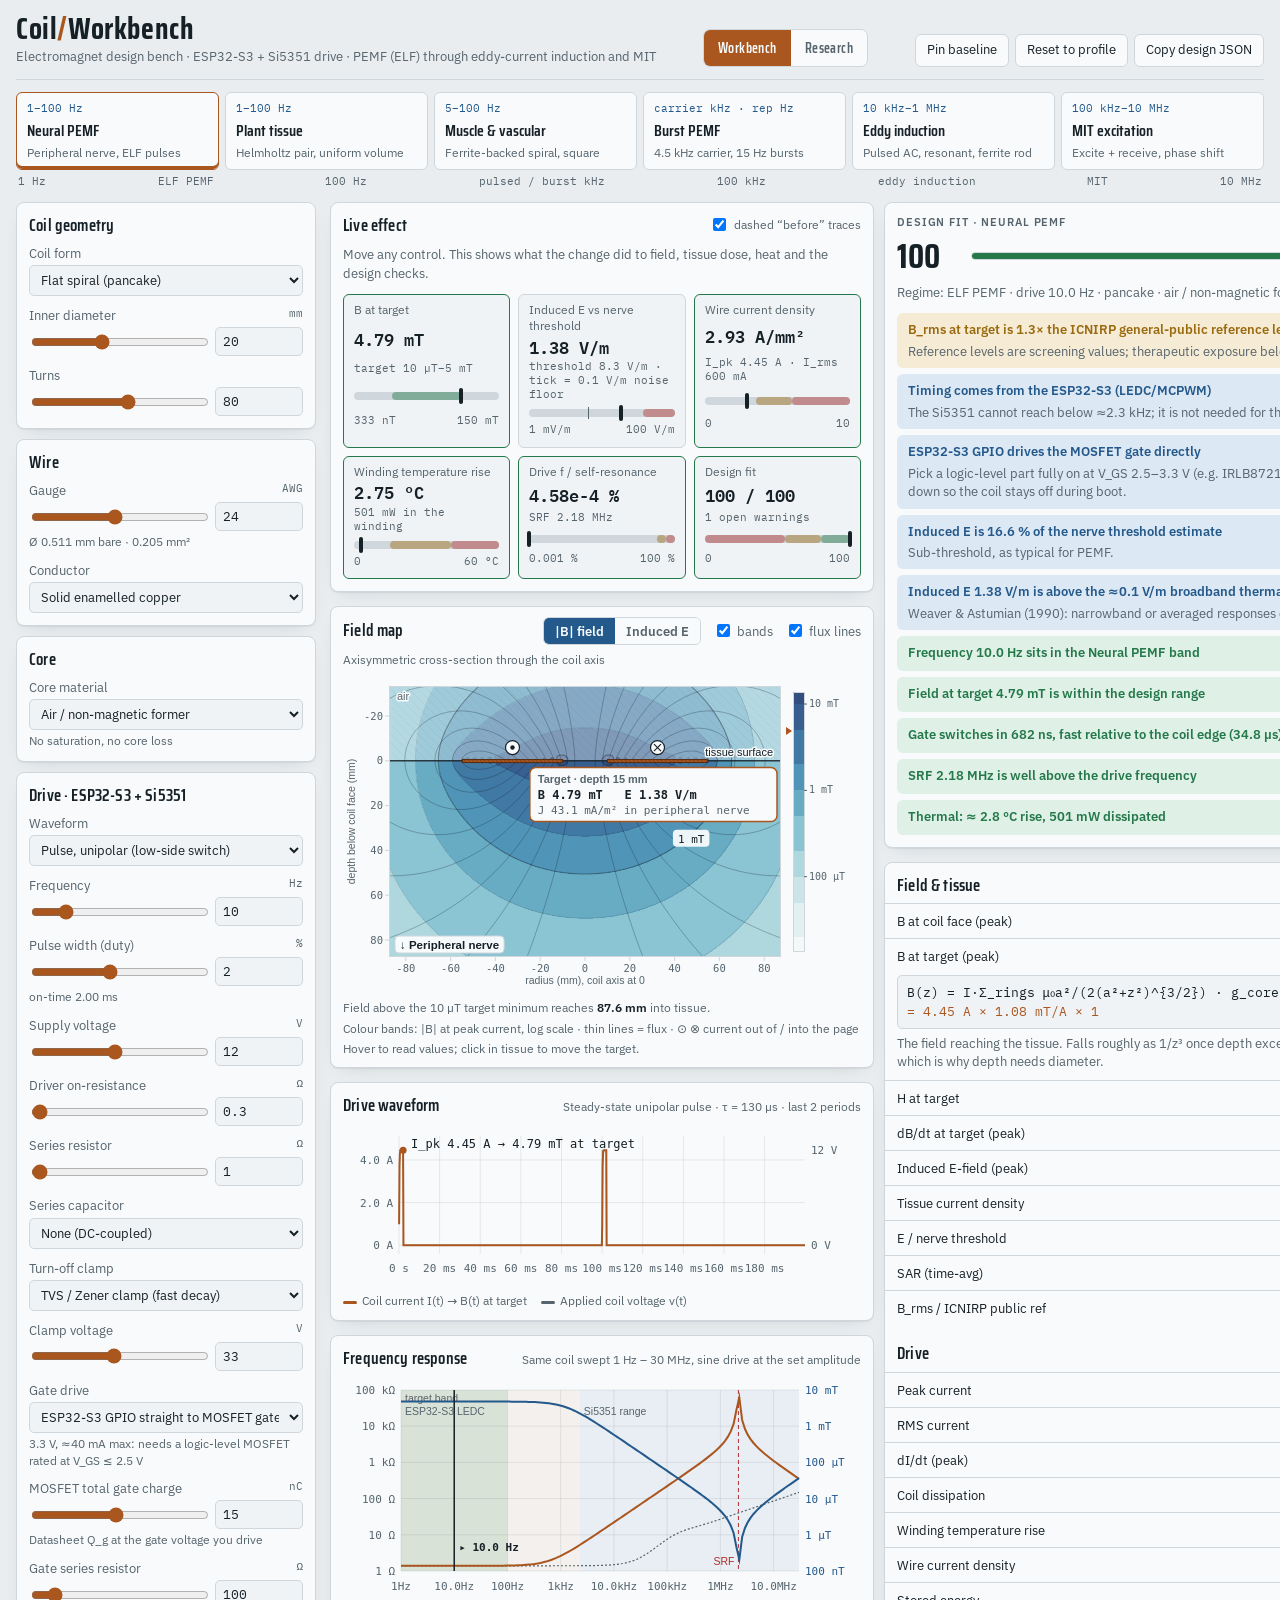
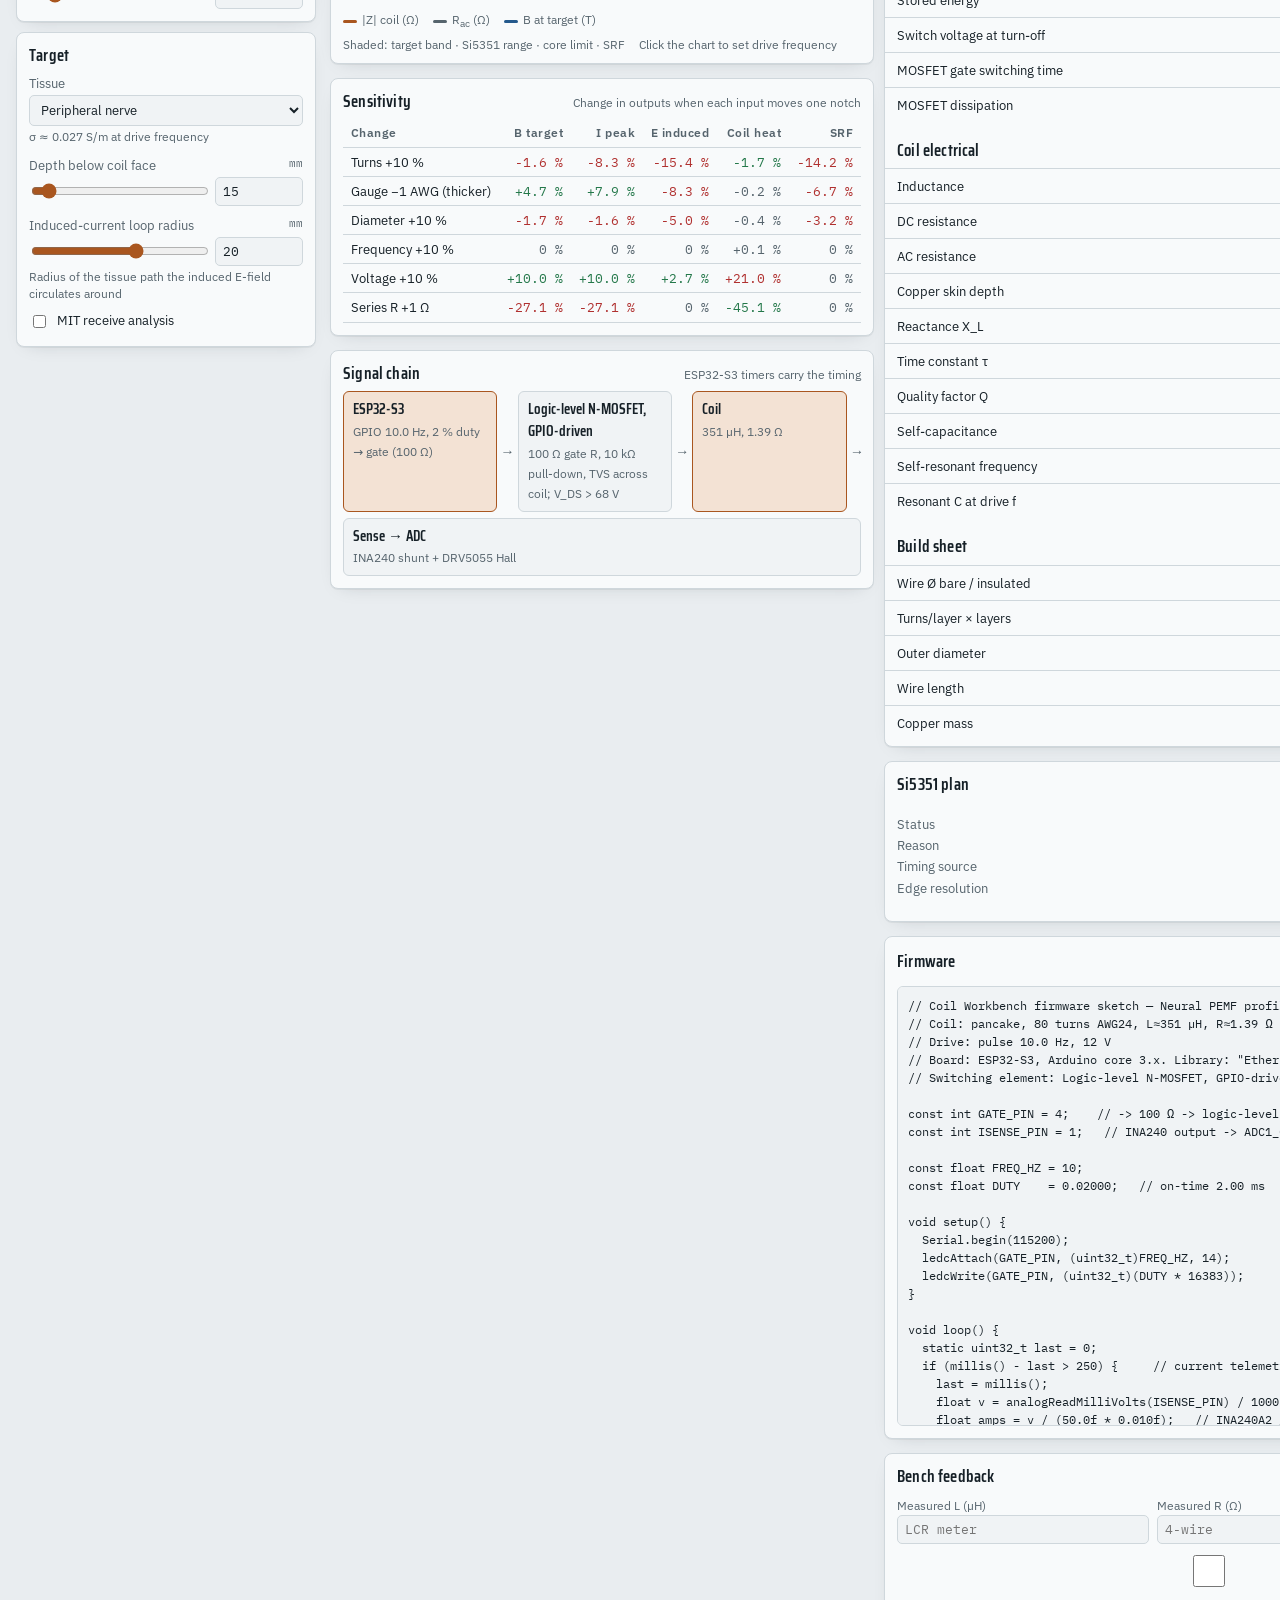
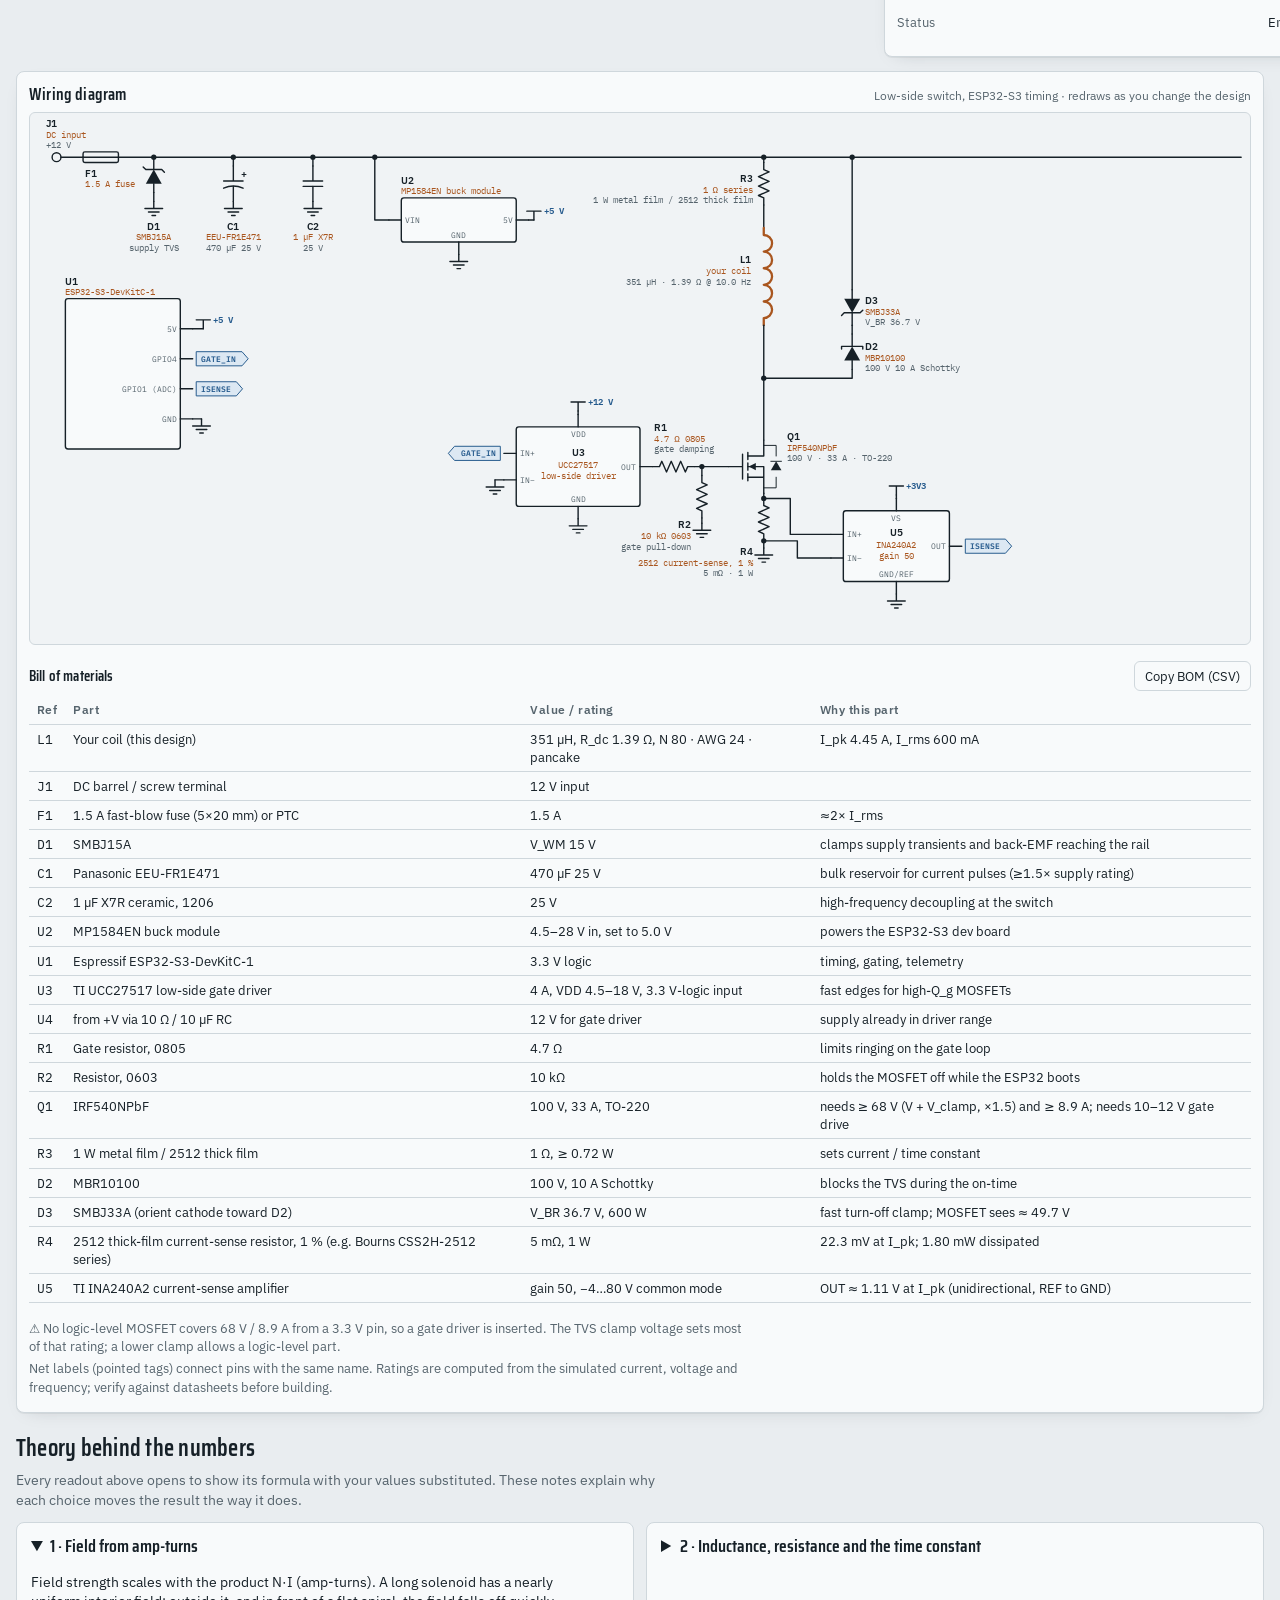
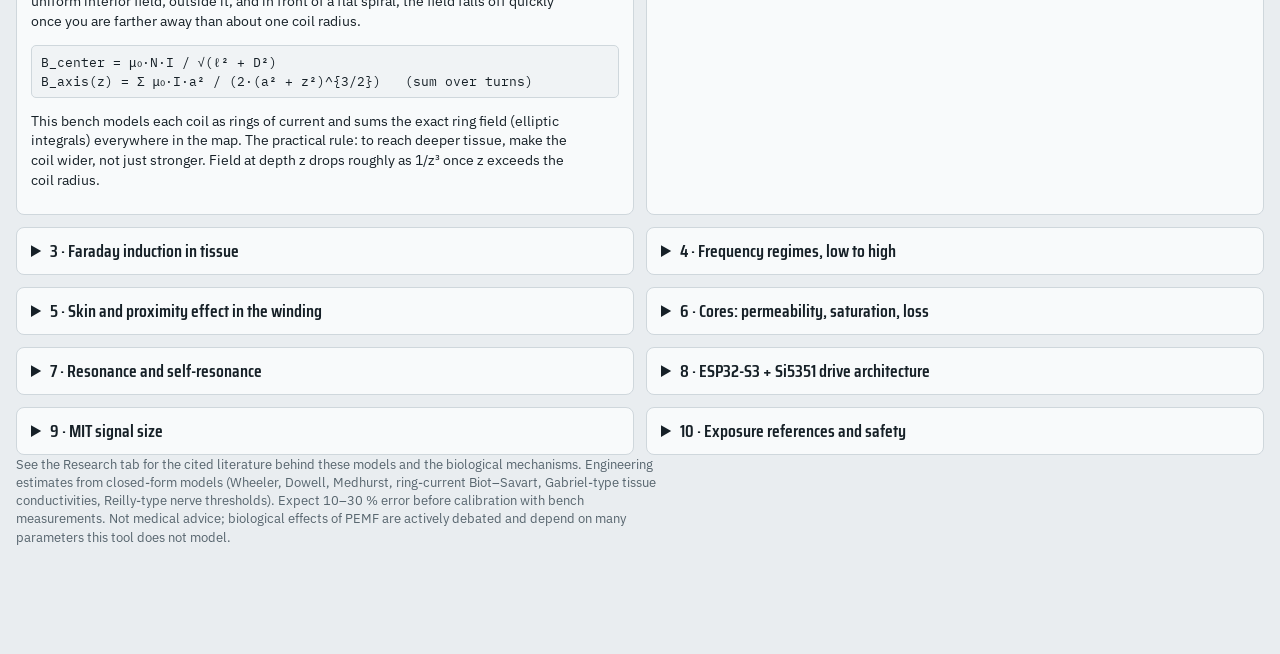
==== commit ebe3f36f: "Add adaptive wiring diagram and bill of materials - SVG schematic generated from the live design: lo" ====
--- a/index.html
+++ b/index.html
@@ -276,6 +276,31 @@
 #mapLegend{display:grid;gap:3px}
 #mapLegend b{color:var(--ink)}
 .wrap{padding-bottom:96px}
+
+/* schematic */
+.wiring-card{margin-top:14px}
+.sch-wrap{overflow-x:auto;padding:0 12px 6px}
+svg.schem{display:block;min-width:1060px;width:100%;height:auto;background:var(--panel2);border:1px solid var(--line);border-radius:6px}
+.schem .w{stroke:var(--ink);stroke-width:1.6;fill:none;stroke-linecap:round;stroke-linejoin:round}
+.schem .w.thin{stroke-width:1.1}
+.schem .coilw{stroke:var(--copper);stroke-width:2.6}
+.schem .fillk{fill:var(--ink)}
+.schem .dot{fill:var(--ink)}
+.schem .icb{fill:var(--panel);stroke:var(--ink);stroke-width:1.6}
+.schem text{font-family:var(--f-mono);font-size:10.5px;fill:var(--ink)}
+.schem .ref{font-weight:600;font-size:11px;font-family:var(--f-body)}
+.schem .pn{fill:var(--copper);font-size:10.5px}
+.schem .val{fill:var(--muted);font-size:10px}
+.schem .pin{font-size:9.5px;fill:var(--muted)}
+.schem .rl{font-size:10px;font-weight:600;fill:var(--field)}
+.schem .pl{font-size:11px;font-weight:700}
+.schem .tag{fill:var(--field-soft);stroke:var(--field);stroke-width:1.1}
+.schem .tg{fill:var(--field);font-size:9.5px;font-weight:600}
+.bom td{white-space:normal;vertical-align:top;text-align:left}
+.bom td:first-child{white-space:nowrap}
+.bom th{text-align:left}
+.sch-notes{padding:0 12px 12px;font-size:12.5px;color:var(--muted)}
+.sch-notes p{margin:4px 0;max-width:90ch}
 /* live feedback */
 .canvas-box{position:relative}
 canvas.ov{position:absolute;left:12px;top:0;cursor:crosshair;touch-action:none}
@@ -371,6 +396,7 @@
         <div class="sec-h"><h2>Signal chain</h2><span class="hint" id="chainHint"></span></div>
         <div class="chain" id="chain"></div>
       </section>
+
     </main>
 
     <aside class="readouts" aria-label="Results">
@@ -406,6 +432,13 @@
     </aside>
   </div>
 
+      <section class="card wiring-card" id="wiring">
+        <div class="sec-h"><h2>Wiring diagram</h2><span class="hint" id="schHint"></span></div>
+        <div class="sch-wrap" id="sch"></div>
+        <div class="sec-h"><h2 style="font-size:15px">Bill of materials</h2><button class="btn sm" id="copyBom" type="button">Copy BOM (CSV)</button></div>
+        <div class="sens bom"><table id="bomT"></table></div>
+        <div class="sch-notes" id="schNotes"></div>
+      </section>
   <section class="theory" id="theory">
     <h2>Theory behind the numbers</h2>
     <p>Every readout above opens to show its formula with your values substituted. These notes explain why each choice moves the result the way it does.</p>
@@ -962,7 +995,7 @@
   updateNotes();
   R.spec=spectrum(S,R,cal);
   renderChecks(); renderMetrics(); renderSi(); renderChain(); renderFw(); renderCal();
-  renderLive();
+  renderLive(); renderSchematic();
   if(!$('viewBench').hidden){ drawMap(); drawWave(); drawSpec(cal); }
   clearTimeout(update.sens); update.sens=setTimeout(()=>renderSens(R.cal), GEST.active?450:30);
 }
@@ -1184,8 +1217,10 @@
   L.push(`// Switching element: ${driverRec(R).name}. GPIO drives a gate, never the coil current itself.`);
   L.push('');
   if(siF) L.push('#include <Wire.h>','#include <si5351.h>','','Si5351 si5351;','const int SDA_PIN = 8, SCL_PIN = 9;');
-  if(S.wave==='burst') L.push(siF?'const int ENV_PIN = 4;      // -> 74LVC1G08 input B (carrier on input A)':`const int ENV_PIN = 4;      // -> ${S.gate==='direct'?S.Rg+' Ω -> MOSFET gate (10 kΩ gate pull-down)':'gate driver input'}`);
-  if(!siF){ if(S.wave==='square') L.push('const int IN1_PIN = 4, IN2_PIN = 5;   // -> DRV8871 IN1 / IN2'); else L.push(S.gate==='direct'?`const int GATE_PIN = 4;    // -> ${S.Rg} Ω -> logic-level MOSFET gate, 10 kΩ gate-to-source pull-down`:'const int GATE_PIN = 4;    // -> gate driver input (UCC27524)'); }
+  if(S.wave==='burst') L.push(siF?'const int ENV_PIN = 4;      // -> UCC27282 EN (gates the Si5351 carrier into bursts)':`const int ENV_PIN = 4;      // -> ${S.gate==='direct'?S.Rg+' Ω -> MOSFET gate (10 kΩ gate pull-down)':'gate driver input'}`);
+  const FB=schTopology(R)==='fullbridge';
+  if(siF && S.wave!=='burst') L.push('const int EN_PIN = 4;       // -> UCC27282 EN (high = run)');
+  if(!siF){ if(S.wave==='square') L.push(FB?'const int HI_A = 4, LI_A = 5, HI_B = 6, LI_B = 7;   // -> UCC27282 HI/LI, legs A and B':'const int IN1_PIN = 4, IN2_PIN = 5;   // -> DRV8871 IN1 / IN2'); else L.push(S.gate==='direct'?`const int GATE_PIN = 4;    // -> ${S.Rg} Ω -> logic-level MOSFET gate, 10 kΩ gate-to-source pull-down`:'const int GATE_PIN = 4;    // -> gate driver input (UCC27524)'); }
   L.push('const int ISENSE_PIN = 1;   // INA240 output -> ADC1_CH0');
   L.push('');
   if(S.wave==='burst'){ L.push(`const uint32_t CARRIER_HZ = ${Math.round(S.fc)};`,`const float    REP_HZ     = ${S.f};`,`const float    BURST_S    = ${(S.nb/S.fc).toPrecision(4)};   // ${S.nb} cycles`); }
@@ -1198,6 +1233,7 @@
     L.push(`  si5351.set_freq(${fq}, SI5351_CLK0);`,`  si5351.set_freq(${fq}, SI5351_CLK1);`,'  si5351.set_clock_invert(SI5351_CLK1, 1);          // complementary phase for the bridge','  si5351.drive_strength(SI5351_CLK0, SI5351_DRIVE_8MA);','  si5351.drive_strength(SI5351_CLK1, SI5351_DRIVE_8MA);');
     if(S.mitOn) L.push(`  // MIT: optional LO on CLK2 for heterodyne down-conversion to a 10 kHz IF`,`  si5351.set_freq(${fq} + 1000000ULL, SI5351_CLK2);`);
     L.push('  si5351.output_enable(SI5351_CLK0, 1);','  si5351.output_enable(SI5351_CLK1, 1);');
+    if(S.wave!=='burst') L.push('  pinMode(EN_PIN, OUTPUT); digitalWrite(EN_PIN, HIGH);   // enable the half-bridge driver');
   }
   if(S.wave==='burst' && !siF){
     L.push('  // Carrier below Si5351 range: ESP32 LEDC makes the carrier, loop() gates it into bursts','  ledcAttach(ENV_PIN, CARRIER_HZ, 12);','  ledcWrite(ENV_PIN, 0);');
@@ -1208,7 +1244,8 @@
     else L.push('  pinMode(ENV_PIN, OUTPUT);   // below 5 Hz: timed in loop()');
   } else if(!siF){
     if(S.f>=5){
-      if(S.wave==='square') L.push('  ledcAttach(IN1_PIN, (uint32_t)FREQ_HZ, 14);','  ledcAttach(IN2_PIN, (uint32_t)FREQ_HZ, 14);','  ledcOutputInvert(IN2_PIN, true);                 // IN2 = !IN1 -> bipolar drive','  ledcWrite(IN1_PIN, 8192);','  ledcWrite(IN2_PIN, 8192);');
+      if(S.wave==='square'&&FB) L.push('  // Leg A: HI_A = PWM, LI_A = inverted. Leg B is the inverse of leg A.','  for (int p : {HI_A, LI_A, HI_B, LI_B}) ledcAttach(p, (uint32_t)FREQ_HZ, 14);','  ledcOutputInvert(LI_A, true); ledcOutputInvert(HI_B, true);','  for (int p : {HI_A, LI_A, HI_B, LI_B}) ledcWrite(p, 8192);','  // Dead time comes from the RC + BAT54 networks on each driver input.');
+      else if(S.wave==='square') L.push('  ledcAttach(IN1_PIN, (uint32_t)FREQ_HZ, 14);','  ledcAttach(IN2_PIN, (uint32_t)FREQ_HZ, 14);','  ledcOutputInvert(IN2_PIN, true);                 // IN2 = !IN1 -> bipolar drive','  ledcWrite(IN1_PIN, 8192);','  ledcWrite(IN2_PIN, 8192);');
       else L.push(`  ledcAttach(GATE_PIN, (uint32_t)FREQ_HZ, 14);`,'  ledcWrite(GATE_PIN, (uint32_t)(DUTY * 16383));');
     } else L.push(S.wave==='square'?'  pinMode(IN1_PIN, OUTPUT); pinMode(IN2_PIN, OUTPUT);':'  pinMode(GATE_PIN, OUTPUT);','  // LEDC bottoms out near 5 Hz at 14-bit; slow timing runs in loop()');
   }
@@ -1663,10 +1700,310 @@
     const d=+clamp(Math.abs(p.z)*1000,0,250).toFixed(1); noteChange('depth',S.coil==='helmholtz'?'Offset from centre':'Depth below coil face',S.depth,d,'mm'); S.depth=d; syncControl('depth'); schedule(); });
 })();
 
+/* ================= wiring diagram (adaptive schematic + BOM) ================= */
+const SCH={};
+/* ---- part catalog ---- */
+const FETS=[
+ {pn:'IRLML6244TRPbF',vds:20,id:6.3,rds:0.027,qg:8.9,pkg:'SOT-23',g3:true,note:'R_DS(on) 27 mΩ at V_GS 2.5 V'},
+ {pn:'AO3400A',vds:30,id:5.7,rds:0.04,qg:6,pkg:'SOT-23',g3:true,note:'≈40 mΩ at V_GS 2.5–3 V'},
+ {pn:'IRLB8721PbF',vds:30,id:62,rds:0.016,qg:7.6,pkg:'TO-220',g3:true,note:'16 mΩ at 4.5 V; usable from a 3.3 V pin at moderate current'},
+ {pn:'IRLZ44NPbF',vds:55,id:47,rds:0.025,qg:48,pkg:'TO-220',g3:false,note:'logic-level at 5 V, not 3.3 V'},
+ {pn:'IRF540NPbF',vds:100,id:33,rds:0.044,qg:71,pkg:'TO-220',g3:false,note:'needs 10–12 V gate drive'},
+ {pn:'IRFB4110PbF',vds:100,id:180,rds:0.0037,qg:150,pkg:'TO-220',g3:false,note:'very low R_DS(on), high gate charge'},
+ {pn:'IRFP260NPbF',vds:200,id:50,rds:0.04,qg:234,pkg:'TO-247',g3:false,note:'200 V class'},
+];
+const IRF510={pn:'IRF510PbF',vds:100,id:5.6,rds:0.54,qg:8.3,pkg:'TO-220',g3:false,note:'low gate charge; classic HF class-D/E switch'};
+const DIODES=[{pn:'1N5819',v:40,i:1,t:'Schottky'},{pn:'SS34',v:40,i:3,t:'Schottky'},{pn:'SS56',v:60,i:5,t:'Schottky'},{pn:'MBR10100',v:100,i:10,t:'Schottky'},{pn:'MUR460',v:600,i:4,t:'ultrafast'},{pn:'STTH8R06D',v:600,i:8,t:'ultrafast'}];
+const SMBJ=[[12,13.3,19.9],[15,16.7,24.4],[18,20,29.2],[24,26.7,38.9],[28,31.1,45.4],[33,36.7,53.3],[36,40,58.1],[48,53.3,77.4],[58,64.4,93.6],[70,77.8,113],[100,111,162],[150,167,243]];
+const CAPV=[16,25,35,50,63,100,160,250,400,630,1000,1600];
+const ESER=[1,1.2,1.5,1.8,2.2,2.7,3.3,3.9,4.7,5.6,6.8,8.2];
+const nextUp=(arr,v)=>arr.find(a=>a>=v)||arr[arr.length-1];
+function eRound(v){ if(!(v>0)) return v; const e=Math.floor(Math.log10(v)); const m=v/10**e; let best=ESER[0]; for(const s of ESER) if(Math.abs(Math.log(s/m))<Math.abs(Math.log(best/m))) best=s; return best*10**e; }
+const fmtR=v=>v>=1e6?`${+(v/1e6).toPrecision(3)} MΩ`:v>=1e3?`${+(v/1e3).toPrecision(3)} kΩ`:v>=1?`${+v.toPrecision(3)} Ω`:`${+(v*1e3).toPrecision(3)} mΩ`;
+const fmtC=v=>v>=1e-6?`${+(v*1e6).toPrecision(3)} µF`:v>=1e-9?`${+(v*1e9).toPrecision(3)} nF`:`${+(v*1e12).toPrecision(3)} pF`;
+const fmtL=v=>v>=1e-3?`${+(v*1e3).toPrecision(3)} mH`:`${+(v*1e6).toPrecision(3)} µH`;
+function pickFET(vNeed,iNeed,gate3,preferLowQg){ let L=FETS.filter(f=>f.vds>=vNeed&&f.id>=iNeed&&(!gate3||f.g3)); if(preferLowQg) L=L.slice().sort((a,b)=>a.qg-b.qg); return L[0]||null; }
+function pickDiode(v,i){ return DIODES.find(d=>d.v>=v&&d.i>=i)||DIODES[DIODES.length-1]; }
+function pickSMBJ(vbr){ const r=SMBJ.find(s=>s[1]>=vbr)||SMBJ[SMBJ.length-1]; return {pn:`SMBJ${r[0]}A`,vwm:r[0],vbr:r[1],vc:r[2]}; }
+function supplyTVS(V){ const r=SMBJ.find(s=>s[0]>=V*1.1)||SMBJ[SMBJ.length-1]; return {pn:`SMBJ${r[0]}A`,vwm:r[0],vc:r[2]}; }
+function bulkCap(V,I){ const v=nextUp(CAPV,V*1.5), uf=I>2?470:220; const code={16:'1C',25:'1E',35:'1V',50:'1H',63:'1J',100:'2A'}[v]; return {pn:code?`Panasonic EEU-FR${code}${uf===470?'471':'221'}`:`${uf} µF / ${v} V low-ESR aluminium electrolytic`,val:`${uf} µF ${v} V`}; }
+function buck5(V){ if(V<=23) return {pn:'MP1584EN buck module',note:'4.5–28 V in, set to 5.0 V'}; if(V<=38) return {pn:'LM2596S buck module',note:'4.5–40 V in, set to 5.0 V'}; if(V<=58) return {pn:'TI LMR36015 buck',note:'4.2–60 V in, 5 V out'}; return {pn:'TI LM5164 buck',note:'6–100 V in, 5 V out'}; }
+function vdd12(V){ if(V>=10.5&&V<=18) return {pn:'from +V via 10 Ω / 10 µF RC',note:'supply already in driver range'}; if(V>18&&V<=35) return {pn:'ST L7812CV (TO-220)',note:'12 V linear regulator'}; if(V>35&&V<=58) return {pn:'TI LMR36015 buck (12 V)',note:'12 V rail'}; if(V>58) return {pn:'TI LM5164 buck (12 V)',note:'12 V rail'}; return {pn:'12 V boost (e.g. MT3608 module)',note:'supply below gate-driver range'}; }
+function resPart(R,P,f){ const w=P*2; let pkg; if(w<=0.25) pkg='0.25 W metal film (1206 or axial)'; else if(w<=1) pkg='1 W metal film / 2512 thick film'; else if(f>1e4&&w<=30) pkg='Caddock MP930 non-inductive (TO-220, heatsink)'; else if(w<=5) pkg='5 W cement / metal-oxide'; else if(w<=25) pkg='Vishay RH-25 aluminium-housed wirewound'; else pkg='Vishay RH-50 aluminium-housed wirewound'; return {pkg,watts:w}; }
+function filmCap(C,Vpk){ const v=nextUp([63,100,160,250,400,630,1000,1600,2000],Math.max(2*Vpk,50)); if(C<1e-9) return {pn:`C0G/NP0 ${v>=1000?'1 kV':v+' V'} (1206 or disc)`,v}; return {pn:`Kemet R76 polypropylene film, ${v} V`,v}; }
+function shunt(Ipk){ const target=1.4/(50*Math.max(Ipk,1e-3)); const vals=[0.2,0.1,0.05,0.02,0.01,0.005,0.002]; const R_=vals.find(v=>v<=target)||0.002; return R_; }
+/* ---- topology decision ---- */
+function schTopology(r){
+  const S=r.S, fm=r.fm, siF=siFreq(r);
+  if(S.wave==='sine'&&fm<2290) return 'linear';
+  if(siF&&fm>2e6) return 'classE';
+  if(siF) return 'halfbridge';
+  if(S.wave==='pulse') return 'lowside';
+  if(r.sim.ipk<=3.4&&S.V>=6.5&&S.V<=42) return 'drv8871';
+  return 'fullbridge';
+}
+/* ---- SVG primitives ---- */
+const SV={ k:'var(--ink)' };
+function svgW(...p){ return `<polyline class="w" points="${p.map(q=>q.join(',')).join(' ')}"/>`; }
+function svgDot(x,y){ return `<circle class="dot" cx="${x}" cy="${y}" r="3"/>`; }
+function svgT(x,y,s,cls='t',a='start'){ return `<text class="${cls}" x="${x}" y="${y}" text-anchor="${a}">${escH(s)}</text>`; }
+function lab(x,y,ref,pn,val,a='start'){ return `<g class="lab">${svgT(x,y,ref,'ref',a)}${pn?svgT(x,y+12,pn,'pn',a):''}${val?svgT(x,y+(pn?24:12),val,'val',a):''}</g>`; }
+function resV(x,y){ // vertical 48 px from (x,y) down
+  let d=`M${x},${y} v8`; for(let i=0;i<6;i++) d+=` l${i%2?-6:6},2.7 l${i%2?6:-6},2.7`; d+=` v8`; return `<path class="w" d="M${x},${y} v8 l6,2.67 l-12,5.33 l12,5.33 l-12,5.33 l12,5.33 l-12,5.33 l6,2.67 v8"/>`; }
+function resH(x,y){ return `<path class="w" d="M${x},${y} h8 l2.67,-6 l5.33,12 l5.33,-12 l5.33,12 l5.33,-12 l5.33,12 l2.67,-6 h8"/>`; }
+function capV(x,y,polar){ return `<path class="w" d="M${x},${y} v17 M${x-11},${y+17} h22 M${x},${y+23} v17"/>`+(polar?`<path class="w" d="M${x-11},${y+25} q11,-5 22,0" fill="none"/>${svgT(x+9,y+14,'+','pl')}`:`<path class="w" d="M${x-11},${y+23} h22"/>`); }
+function capH(x,y){ return `<path class="w" d="M${x},${y} h17 M${x+17},${y-11} v22 M${x+23},${y-11} v22 M${x+23},${y} h17"/>`; }
+function indV(x,y,len=100,cls='w coilw'){ const n=5, l=len-16, s=l/n; let d=`M${x},${y} v8`; for(let i=0;i<n;i++) d+=` a${s/2},${s/2} 0 0 1 0,${s}`; d+=` v8`; return `<path class="${cls}" d="${d}" fill="none"/>`; }
+function indH(x,y,len=100,cls='w coilw'){ const n=5, l=len-16, s=l/n; let d=`M${x},${y} h8`; for(let i=0;i<n;i++) d+=` a${s/2},${s/2} 0 0 1 ${s},0`; d+=` h8`; return `<path class="${cls}" d="${d}" fill="none"/>`; }
+function diodeV(x,y,kind){ // anode at bottom (y+40), cathode at top (y): conducts upward
+  let bar=`M${x-9},${y+14} h18`; if(kind==='tvs') bar=`M${x-12},${y+11} l3,3 h18 l3,3`; if(kind==='schottky') bar=`M${x-12},${y+17} v-3 h3 M${x-9},${y+14} h18 M${x+9},${y+14} h3 v3`;
+  return `<path class="w" d="M${x},${y} v14 M${x},${y+30} v10"/><path class="w" d="${bar}"/><path class="fillk" d="M${x-9},${y+30} L${x+9},${y+30} L${x},${y+14} Z"/>`; }
+function diodeVk(x,y,kind){ // cathode at bottom (y+40), anode at top (y)
+  let bar=`M${x-9},${y+26} h18`; if(kind==='tvs') bar=`M${x-12},${y+29} l3,-3 h18 l3,-3`;
+  return `<path class="w" d="M${x},${y} v10 M${x},${y+26} v14"/><path class="w" d="${bar}"/><path class="fillk" d="M${x-9},${y+10} L${x+9},${y+10} L${x},${y+26} Z"/>`; }
+function diodeH(x,y,kind){ // anode left (x), cathode right (x+40)
+  let bar=`M${x+26},${y-9} v18`; if(kind==='schottky') bar=`M${x+23},${y-12} h3 v3 M${x+26},${y-9} v18 M${x+26},${y+9} v3 h3`;
+  return `<path class="w" d="M${x},${y} h10 M${x+26},${y} h14"/><path class="w" d="${bar}"/><path class="fillk" d="M${x+10},${y-9} L${x+10},${y+9} L${x+26},${y} Z"/>`; }
+function nmos(x,y){ // gate at (x,y); drain (x+40,y-30); source (x+40,y+30)
+  return `<g><path class="w" d="M${x},${y} h16 M${x+16},${y-14} v28"/><path class="w" d="M${x+22},${y-16} v8 M${x+22},${y-4} v8 M${x+22},${y+8} v8"/>
+   <path class="w" d="M${x+22},${y-12} h18 v-18 M${x+22},${y+12} h18 v18 M${x+22},${y} h18 v12"/><path class="fillk" d="M${x+23},${y} l8,-4 v8 Z"/>
+   <path class="w thin" d="M${x+40},${y-24} h14 v12 M${x+40},${y+24} h14 v-12"/><path class="fillk" d="M${x+48},${y+4} h12 l-6,-10 Z"/><path class="w thin" d="M${x+48},${y-6} h12"/></g>`; }
+function gnd(x,y){ return `<path class="w" d="M${x},${y} v8 M${x-10},${y+8} h20 M${x-6},${y+12} h12 M${x-2},${y+16} h4"/>`; }
+function rail(x,y,txt,up=true,side='r'){ const yy=y+(up?-10:10); return `<path class="w" d="M${x},${y} v${up?-10:10} M${x-8},${yy} h16"/>${side==='r'?svgT(x+11,yy+3.5,txt,'rl'):svgT(x-11,yy+3.5,txt,'rl','end')}`; }
+function tag(x,y,txt,dir='r'){ const w=txt.length*6.4+14; const p= dir==='r'?`M${x},${y} h${w-6} l6,-0 l-6,-8 M${x},${y}`:'';
+  if(dir==='r') return `<g class="tagg"><path class="tag" d="M${x},${y-8} h${w-7} l7,8 l-7,8 h${-(w-7)} Z"/>${svgT(x+5,y+3.5,txt,'tg')}</g>`;
+  return `<g class="tagg"><path class="tag" d="M${x},${y-8} h${-(w-7)} l-7,8 l7,8 h${w-7} Z"/>${svgT(x-5,y+3.5,txt,'tg','end')}</g>`; }
+function ic(x,y,w,h,ref,title,pl,pr,pt,pb,inner){ // pins: arrays of names; returns {svg,pin:{name:[x,y]}}
+  const pin={}; let s=`<rect class="icb" x="${x}" y="${y}" width="${w}" height="${h}" rx="3"/>`;
+  if(inner){ const tl=title.split('|'); s+=svgT(x+w/2,y+h/2-6-(tl.length-1)*6,ref,'ref','middle')+tl.map((t,i)=>svgT(x+w/2,y+h/2+8+i*12-(tl.length-1)*6,t,'pn','middle')).join(''); }
+  else s+=svgT(x,y-16,ref,'ref')+svgT(x,y-4,title,'pn');
+  const put=(arr,side)=>{ if(!arr) return; arr.forEach((nm,i)=>{ if(!nm) return; const n=arr.length;
+    if(side==='l'){ const py=y+h*(i+1)/(n+1); pin[nm]=[x-14,py]; s+=svgW([x-14,py],[x,py])+svgT(x+4,py+3.5,nm,'pin'); }
+    if(side==='r'){ const py=y+h*(i+1)/(n+1); pin[nm]=[x+w+14,py]; s+=svgW([x+w,py],[x+w+14,py])+svgT(x+w-4,py+3.5,nm,'pin','end'); }
+    if(side==='t'){ const px=x+w*(i+1)/(n+1); pin[nm]=[px,y-14]; s+=svgW([px,y-14],[px,y])+svgT(px,y+12,nm,'pin','middle'); }
+    if(side==='b'){ const px=x+w*(i+1)/(n+1); pin[nm]=[px,y+h+14]; s+=svgW([px,y+h],[px,y+h+14])+svgT(px,y+h-5,nm,'pin','middle'); } }); };
+  put(pl,'l'); put(pr,'r'); put(pt,'t'); put(pb,'b');
+  return {svg:s,pin}; }
+/* ---- builder ---- */
+function buildSchematic(r){
+  const S=r.S, V=S.V, Ipk=Math.max(r.sim.ipk,0.01), Irms=r.sim.irms, fm=r.fm, topo=schTopology(r);
+  const g=[], bom=[], notes=[];
+  const B=(ref,part,value,why)=>bom.push({ref,part,value,why});
+  const stage=[]; let tgt=g; const add=s=>tgt.push(s);
+  const coilLab=`N ${S.N} · AWG ${S.awg}${S.wire==='litz'?' litz':''} · ${S.coil}`;
+  const coilVal=`${fmtL(r.L)} · ${n(r.Rac)} Ω @ ${hz(fm)}`;
+  B('L1','Your coil (this design)',`${fmtL(r.L)}, R_dc ${n(r.Rdc)} Ω, ${coilLab}`,`I_pk ${si(Ipk,'A')}, I_rms ${si(Irms,'A')}`);
+  // ---- power entry (common) ----
+  const tv=supplyTVS(V), bc=bulkCap(V,Ipk), fuseA=Math.max(0.5,Math.ceil(Irms*2*2)/2), b5=buck5(V);
+  add(`<circle class="w" cx="30" cy="50" r="5"/>`+lab(18,16,'J1','DC input',`+${n(V,3)} V`)+svgW([35,50],[60,50])+`<rect class="w" x="60" y="44" width="40" height="12" rx="2"/><path class="w" d="M60,50 h40"/>`+lab(62,72,'F1',`${fuseA} A fuse`,'')+svgW([100,50],[1370,50]));
+  B('J1','DC barrel / screw terminal',`${n(V,3)} V input`,'');
+  B('F1',`${fuseA} A fast-blow fuse (5×20 mm) or PTC`,`${fuseA} A`,`≈2× I_rms`);
+  add(svgDot(140,50)+diodeV(140,50,'tvs')+svgW([140,90],[140,100])+gnd(140,100)+lab(140,132,'D1',tv.pn,'supply TVS','middle'));
+  B('D1',tv.pn,`V_WM ${tv.vwm} V`,'clamps supply transients and back-EMF reaching the rail');
+  add(svgDot(230,50)+svgW([230,50],[230,60])+capV(230,60,true)+gnd(230,100)+lab(230,132,'C1',bc.pn.replace('Panasonic ',''),bc.val,'middle'));
+  B('C1',bc.pn,bc.val,'bulk reservoir for current pulses (≥1.5× supply rating)');
+  add(svgDot(320,50)+svgW([320,50],[320,60])+capV(320,60,false)+gnd(320,100)+lab(320,132,'C2','1 µF X7R',`${nextUp(CAPV,V*1.5)} V`,'middle'));
+  B('C2',`1 µF X7R ceramic, 1206`,`${nextUp(CAPV,V*1.5)} V`,'high-frequency decoupling at the switch');
+  const reg=ic(420,96,130,50,'U2',b5.pn,['VIN'],['5V'],null,['GND']);
+  add(svgDot(390,50)+svgW([390,50],[390,121],reg.pin.VIN)+reg.svg+gnd(reg.pin.GND[0],reg.pin.GND[1])+svgW(reg.pin['5V'],[570,121])+rail(570,121,'+5 V'));
+  B('U2',b5.pn,b5.note,'powers the ESP32-S3 dev board');
+  // ---- ESP32 ----
+  const espPins = {lowside:['5V','GPIO4','GPIO1 (ADC)','GND'], drv8871:['5V','GPIO4','GPIO5','GPIO1 (ADC)','GND'], fullbridge:['5V','GPIO4','GPIO5','GPIO6','GPIO7','GPIO1 (ADC)','GND'],
+    halfbridge:['5V','GPIO8 SDA','GPIO9 SCL','GPIO4','GPIO1 (ADC)','GND'], classE:['5V','GPIO8 SDA','GPIO9 SCL','GPIO1 (ADC)','GND'], linear:['5V','GPIO10 CS','GPIO11 MOSI','GPIO12 SCK','GPIO1 (ADC)','GND']}[topo];
+  if(S.mitOn) espPins.splice(espPins.length-1,0,'GPIO2 (ADC)','GPIO3 (ADC)');
+  const esp=ic(40,210,130,Math.max(170,espPins.length*30),'U1','ESP32-S3-DevKitC-1',null,espPins);
+  add(esp.svg); B('U1','Espressif ESP32-S3-DevKitC-1','3.3 V logic','timing, gating, telemetry');
+  const P=esp.pin;
+  add(svgW(P['5V'],[P['5V'][0]+12,P['5V'][1]])+rail(P['5V'][0]+12,P['5V'][1],'+5 V')+svgW(P.GND,[P.GND[0]+10,P.GND[1]])+gnd(P.GND[0]+10,P.GND[1]));
+  add(tag(P['GPIO1 (ADC)'][0]+4,P['GPIO1 (ADC)'][1],'ISENSE'));
+  if(S.mitOn){ add(tag(P['GPIO2 (ADC)'][0]+4,P['GPIO2 (ADC)'][1],'VPHS')+tag(P['GPIO3 (ADC)'][0]+4,P['GPIO3 (ADC)'][1],'VMAG')); }
+  // shared: current shunt + INA240 at (sx, sy) top node; returns nothing
+  const shuntBlock=(sx,sy,refN,left)=>{ const Rsh=shunt(Ipk), Psh=Irms*Irms*Rsh;
+    add(resV(sx,sy)+gnd(sx,sy+56)+svgW([sx,sy+48],[sx,sy+56])+(left?lab(sx+12,sy+14,refN,'2512 shunt',`${fmtR(Rsh)} · ${Psh<0.5?'1 W':'2 W'}`):lab(sx-12,sy+64,refN,'2512 current-sense, 1 %',`${fmtR(Rsh)} · ${Psh<0.5?'1 W':'2 W'}`,'end')));
+    B(refN,'2512 thick-film current-sense resistor, 1 % (e.g. Bourns CSS2H-2512 series)',`${fmtR(Rsh)}, ${Psh<0.5?1:2} W`,`${n(Ipk*Rsh*1000,3)} mV at I_pk; ${si(Psh,'W')} dissipated`);
+    const ina= left? ic(sx-70-120,sy+14,120,80,'U5','INA240A2|gain 50',['OUT'],['IN+','IN−'],['VS'],['GND/REF'],true) : ic(sx+90,sy+14,120,80,'U5','INA240A2|gain 50',['IN+','IN−'],['OUT'],['VS'],['GND/REF'],true);
+    const sg=left?-1:1;
+    add(ina.svg+svgW([sx,sy],[sx+30*sg,sy],[sx+30*sg,ina.pin['IN+'][1]],ina.pin['IN+'])+svgDot(sx,sy)+svgW([sx,sy+48],[sx+38*sg,sy+48],[sx+38*sg,ina.pin['IN−'][1]],ina.pin['IN−'])+svgDot(sx,sy+48)
+      +svgW(ina.pin.VS,[ina.pin.VS[0],ina.pin.VS[1]-4])+rail(ina.pin.VS[0],ina.pin.VS[1]-4,'+3V3')+gnd(ina.pin['GND/REF'][0],ina.pin['GND/REF'][1])+(left?tag(ina.pin.OUT[0]-4,ina.pin.OUT[1],'ISENSE','l'):tag(ina.pin.OUT[0]+4,ina.pin.OUT[1],'ISENSE')));
+    B('U5','TI INA240A2 current-sense amplifier','gain 50, −4…80 V common mode',`OUT ≈ ${n(50*Ipk*Rsh,3)} V at I_pk (unidirectional, REF to GND)`);
+  };
+  const ptag=(x,y,t,d)=>{ g.push(tag(x,y,t,d)); return ''; };
+  const coilX=0;
+  tgt=stage;
+  /* ===== topologies ===== */
+  if(topo==='lowside'){
+    const direct=S.gate==='direct'; const vds=(V+r.Vcl)*1.5;
+    const fet=pickFET(vds,Ipk*2,direct,false) || pickFET(vds,Ipk*2,false,false);
+    const needDrv=direct&&!(fet&&fet.g3);
+    const gx=560, gy=400; // gate input
+    if(!direct||needDrv){
+      const v12=vdd12(V); const drv=ic(320,355,140,90,'U3','UCC27517|low-side driver',['IN+','IN−'],['OUT'],['VDD'],['GND'],true);
+      add(drv.svg+ptag(P.GPIO4[0]+4,P.GPIO4[1],'GATE_IN')+tag(drv.pin['IN+'][0]-4,drv.pin['IN+'][1],'GATE_IN','l')+svgW(drv.pin['IN−'],[drv.pin['IN−'][0]-10,drv.pin['IN−'][1]])+gnd(drv.pin['IN−'][0]-10,drv.pin['IN−'][1])
+        +svgW(drv.pin.VDD,[drv.pin.VDD[0],drv.pin.VDD[1]-4])+rail(drv.pin.VDD[0],drv.pin.VDD[1]-4,'+12 V')+gnd(drv.pin.GND[0],drv.pin.GND[1])
+        +resH(drv.pin.OUT[0],drv.pin.OUT[1])+svgW([drv.pin.OUT[0]+48,drv.pin.OUT[1]],[gx,gy])+lab(drv.pin.OUT[0]+2,drv.pin.OUT[1]-40,'R1','4.7 Ω 0805','gate damping'));
+      B('U3','TI UCC27517 low-side gate driver','4 A, VDD 4.5–18 V, 3.3 V-logic input','fast edges for high-Q_g MOSFETs');
+      B('U4',v12.pn,'12 V for gate driver',v12.note);
+      B('R1','Gate resistor, 0805','4.7 Ω','limits ringing on the gate loop');
+      if(needDrv) notes.push(`No logic-level MOSFET covers ${Math.ceil(vds)} V / ${n(Ipk*2,2)} A from a 3.3 V pin, so a gate driver is inserted.${S.clamp==='tvs'&&!r.Cser?' The TVS clamp voltage sets most of that rating; a lower clamp allows a logic-level part.':''}`);
+    } else {
+      add(ptag(P.GPIO4[0]+4,P.GPIO4[1],'GATE')+tag(420,gy,'GATE','l')+resH(420,gy)+svgW([468,gy],[gx,gy])+lab(424,gy-24,'R1',`${S.Rg} Ω 0603`,'series gate'));
+      B('R1','Gate resistor, 0603 1 %',`${S.Rg} Ω`,'limits GPIO current and gate ringing');
+    }
+    add(svgDot(gx-30,gy)+svgW([gx-30,gy],[gx-30,gy+10])+resV(gx-30,gy+10)+svgW([gx-30,gy+58],[gx-30,gy+64])+gnd(gx-30,gy+64)+lab(gx-42,gy+70,'R2','10 kΩ 0603','gate pull-down','end'));
+    B('R2','Resistor, 0603','10 kΩ','holds the MOSFET off while the ESP32 boots');
+    const F=fet||FETS[FETS.length-1]; add(nmos(gx,gy)+lab(gx+66,gy-30,'Q1',F.pn,`${F.vds} V · ${F.id} A · ${F.pkg}`));
+    B('Q1',F.pn,`${F.vds} V, ${F.id} A, ${F.pkg}`,`needs ≥ ${Math.ceil(vds)} V (V + V_clamp, ×1.5) and ≥ ${n(Ipk*2,2)} A; ${F.note}`);
+    if(!fet) notes.push('No catalogued MOSFET meets the voltage/current; choose a higher-rated part.');
+    const dx=gx+40; // drain column
+    // coil from rail
+    let yTop=50; if(S.Rs>0){ const rp=resPart(S.Rs,Irms*Irms*S.Rs,fm); add(svgDot(dx,50)+resV(dx,56)+svgW([dx,50],[dx,56])+lab(dx-12,78,'R3',`${fmtR(S.Rs)} series`,rp.pkg.split('(')[0],'end')); yTop=104; B('R3',rp.pkg,`${fmtR(S.Rs)}, ≥ ${n(rp.watts,2)} W`,'sets current / time constant'); } else add(svgDot(dx,50));
+    add(svgW([dx,yTop],[dx,130])+indV(dx,130,110)+lab(dx-14,170,'L1','your coil',coilVal,'end')+svgW([dx,240],[dx,gy-30]));
+    // flyback
+    const fx=dx+100; const dio=pickDiode((V+r.Vcl)*1.5,Ipk);
+    if(S.clamp==='tvs'&&!r.Cser){ const tvsP=pickSMBJ(S.Vtvs);
+      add(svgDot(dx,300)+svgW([dx,300],[fx,300],[fx,290])+diodeV(fx,250,dio.t==='Schottky'?'schottky':'')+svgW([fx,250],[fx,240])+diodeVk(fx,200,'tvs')+svgW([fx,200],[fx,50])+svgDot(fx,50)
+        +lab(fx+14,268,'D2',dio.pn,`${dio.v} V ${dio.i} A ${dio.t}`)+lab(fx+14,216,'D3',tvsP.pn,`V_BR ${tvsP.vbr} V`));
+      // fix: diodeV draws cathode at top; D2 conducts upward from drain to TVS, TVS breaks down cathode→anode
+      B('D2',dio.pn,`${dio.v} V, ${dio.i} A ${dio.t}`,'blocks the TVS during the on-time');
+      B('D3',tvsP.pn+' (orient cathode toward D2)',`V_BR ${tvsP.vbr} V, 600 W`,`fast turn-off clamp; MOSFET sees ≈ ${n(V+tvsP.vbr+1,3)} V`);
+      if(r.energy>0.3) notes.push(`Stored energy ${si(r.energy,'J')} per pulse is high for an SMBJ; use an SMCJ (1.5 kW) or 5KP-series TVS.`);
+    } else {
+      add(svgDot(dx,300)+svgW([dx,300],[fx,300],[fx,290])+diodeV(fx,250,dio.t==='Schottky'?'schottky':'')+svgW([fx,250],[fx,50])+svgDot(fx,50)+lab(fx+14,268,'D2',dio.pn,`${dio.v} V ${dio.i} A ${dio.t}`));
+      B('D2',dio.pn,`${dio.v} V, ${dio.i} A ${dio.t}`,'freewheel path for coil current at turn-off');
+    }
+    shuntBlock(dx,gy+36,'R4'); add(svgW([dx,gy+30],[dx,gy+36]));
+  }
+  if(topo==='drv8871'){
+    const u=ic(420,220,150,150,'U3','DRV8871|H-bridge',['IN1','IN2'],['OUT1','OUT2'],['VM'],['ILIM','GND'],true);
+    const itrip=Math.min(3.6,Ipk*1.3), rl=eRound(64/itrip)*1e3;
+    add(u.svg+ptag(P.GPIO4[0]+4,P.GPIO4[1],'IN1')+ptag(P.GPIO5[0]+4,P.GPIO5[1],'IN2')+tag(u.pin.IN1[0]-4,u.pin.IN1[1],'IN1','l')+tag(u.pin.IN2[0]-4,u.pin.IN2[1],'IN2','l')
+      +svgW(u.pin.VM,[u.pin.VM[0],50])+svgDot(u.pin.VM[0],50)+svgW(u.pin.ILIM,[u.pin.ILIM[0],u.pin.ILIM[1]+4])+resV(u.pin.ILIM[0],u.pin.ILIM[1]+4)+gnd(u.pin.ILIM[0],u.pin.ILIM[1]+52)+lab(u.pin.ILIM[0]-10,u.pin.ILIM[1]+26,'R5',fmtR(rl),`I_TRIP ≈ ${n(64e3/rl,2)} A`,'end')+gnd(u.pin.GND[0],u.pin.GND[1]));
+    add(svgDot(u.pin.VM[0]-40,50)+svgW([u.pin.VM[0]-40,50],[u.pin.VM[0]-40,140])+capV(u.pin.VM[0]-40,140,false)+gnd(u.pin.VM[0]-40,180)+lab(u.pin.VM[0]-54,156,'C3','0.1 µF X7R',`${nextUp(CAPV,V*1.5)} V`,'end'));
+    B('U3','TI DRV8871 brushed-motor H-bridge (HSOP-8)','6.5–45 V, 3.6 A peak, built-in dead time','IN1/IN2 from two GPIOs: IN2 = NOT IN1 gives bipolar drive');
+    B('R5','Resistor, 0603 1 %',fmtR(rl),'I_TRIP = 64 kV / R_ILIM (current-limit/chop threshold)');
+    B('C3','0.1 µF X7R 0603',`${nextUp(CAPV,V*1.5)} V`,'VM decoupling, at the pin');
+    const ox=u.pin.OUT1[0], o1=u.pin.OUT1[1], o2=u.pin.OUT2[1];
+    let cx=ox+90; add(svgW(u.pin.OUT1,[cx,o1]));
+    if(S.Rs>0){ const rp=resPart(S.Rs,Irms*Irms*S.Rs,fm); add(svgW([cx,o1],[cx,o1-60])+resH(cx,o1-60)+lab(cx+2,o1-100,'R3',fmtR(S.Rs),`≥ ${n(rp.watts,2)} W`)); B('R3',rp.pkg,`${fmtR(S.Rs)}, ≥ ${n(rp.watts,2)} W`,'sets current'); cx+=48; add(svgW([cx,o1-60],[cx+30,o1-60],[cx+30,o1])); cx+=30; }
+    add(svgW([cx,o1],[cx+30,o1])+indV(cx+30,o1,110)+svgW([cx+30,o1+110],[cx+30,o2+60],[ox+40,o2+60],[ox+40,o2],u.pin.OUT2)+lab(cx+44,o1+50,'L1','your coil',coilVal));
+    notes.push('Current sense: the DRV8871 has no sense output; use a low-side shunt with INA240 in the GND return if you need telemetry.');
+  }
+  if(topo==='fullbridge'||topo==='halfbridge'){
+    const v12=vdd12(V); const hb=topo==='halfbridge';
+    const fet = hb&&fm>3e5 ? (V<=60?IRF510:pickFET(V*1.5,Ipk*2,false,true)) : pickFET(V*1.5,Ipk*2,false,hb);
+    const F=fet||FETS[FETS.length-1];
+    const td=Math.min(1e-6,Math.max(50e-9,0.02/(hb?fm:Math.max(S.f,1)))), Cdt=eRound(td/(0.7*100));
+    const legs = hb?[{x:760,name:'A'}]:[{x:700,name:'A'},{x:1000,name:'B'}];
+    if(hb){ const si5=ic(110,230,120,110,'U4','Si5351A|breakout',['SDA','SCL','VIN','GND'],['CLK0','CLK1'],null,null,true);
+      add(si5.svg+ptag(P['GPIO8 SDA'][0]+4,P['GPIO8 SDA'][1],'SDA')+ptag(P['GPIO9 SCL'][0]+4,P['GPIO9 SCL'][1],'SCL')+tag(si5.pin.SDA[0]-4,si5.pin.SDA[1],'SDA','l')+tag(si5.pin.SCL[0]-4,si5.pin.SCL[1],'SCL','l')
+        +tag(si5.pin.VIN[0]-4,si5.pin.VIN[1],'+3V3','l')+svgW(si5.pin.GND,[si5.pin.GND[0]-10,si5.pin.GND[1]])+gnd(si5.pin.GND[0]-10,si5.pin.GND[1])
+        +tag(si5.pin.CLK0[0]+4,si5.pin.CLK0[1],'HI_A')+tag(si5.pin.CLK1[0]+4,si5.pin.CLK1[1],'LI_A'));
+      add(ptag(P.GPIO4[0]+4,P.GPIO4[1],S.wave==='burst'?'EN (burst)':'EN'));
+      B('U4','Adafruit Si5351A clock generator breakout (PID 2045)','25 MHz crystal, 3 outputs',`CLK0 = ${hz(fm)}, CLK1 = CLK0 inverted (set_clock_invert)`);
+    } else {
+      add(ptag(P.GPIO4[0]+4,P.GPIO4[1],'HI_A')+ptag(P.GPIO5[0]+4,P.GPIO5[1],'LI_A')+ptag(P.GPIO6[0]+4,P.GPIO6[1],'HI_B')+ptag(P.GPIO7[0]+4,P.GPIO7[1],'LI_B'));
+    }
+    legs.forEach((L,k)=>{
+      const dy=hb?0:(k?240:0), u=ic(470,200+dy,120,130,k?'U3B':'U3','UCC27282|half-bridge|driver',['HI','LI','EN'],['HO','HS','LO'],['VDD','HB'],['VSS'],true);
+      add(u.svg+tag(u.pin.HI[0]-60,u.pin.HI[1],`HI_${L.name}`,'l')+tag(u.pin.LI[0]-60,u.pin.LI[1],`LI_${L.name}`,'l'));
+      // dead-time RC on inputs (drawn as compact R∥D + C)
+      for(const pnm of ['HI','LI']){ const [px,py]=u.pin[pnm]; add(svgW([px-60,py],[px-52,py])+`<rect class="w thin" x="${px-52}" y="${py-5}" width="24" height="10"/>`+svgW([px-28,py],px===u.pin.HI[0]&&pnm==='HI'?[px,py]:[px,py])+svgDot(px-14,py)+svgW([px-14,py],[px-14,py+6])+`<path class="w thin" d="M${px-20},${py+6} h12 M${px-20},${py+9} h12"/>`); }
+      if(!k){ add(lab(u.pin.HI[0]-150,u.y_=200+130+44,'R6/C6/D6',`${fmtR(100)} ∥ BAT54 · ${fmtC(Cdt)} C0G`,`dead time ≈ ${si(0.7*100*Cdt,'s')} per input`)); }
+      add(tag(u.pin.EN[0]-4,u.pin.EN[1],hb?(S.wave==='burst'?'EN (burst)':'EN'):'+3V3','l')+rail(u.pin.VDD[0],u.pin.VDD[1],'+12 V',true,'l')+gnd(u.pin.VSS[0],u.pin.VSS[1]));
+      const sx=L.x, gH=u.pin.HO[1]-40>110?u.pin.HO[1]:140, swY=u.pin.HS[1];
+      // bootstrap cap HB–HS
+      add(capV(u.pin.HB[0],u.pin.HB[1]-40,false)+tag(u.pin.HB[0]+4,u.pin.HB[1]-40,`SW_${L.name}`)+(k?'':lab(u.pin.HB[0]+16,u.pin.HB[1]-12,'C5','0.22 µF','bootstrap')));
+      // high & low FETs
+      const qhY=u.pin.HO[1], qlY=u.pin.LO[1]+30;
+      add(resH(u.pin.HO[0],u.pin.HO[1])+svgW([u.pin.HO[0]+48,qhY],[sx-40,qhY])+nmos(sx-40,qhY)+svgW([sx,qhY-30],[sx,50])+svgDot(sx,50)+svgW([sx,qhY+30],[sx,qlY-30])+svgDot(sx,swY)+svgW(u.pin.HS,[sx,swY])+tag(sx+14,swY+16,`SW_${L.name}`));
+      add(resH(u.pin.LO[0],u.pin.LO[1])+svgW([u.pin.LO[0]+48,u.pin.LO[1]],[sx-56,u.pin.LO[1]],[sx-56,qlY],[sx-40,qlY])+nmos(sx-40,qlY));
+      add(lab(sx+26,qhY-44,k?'Q3':'Q1',F.pn,`${F.vds} V ${F.id} A`)+lab(sx+26,qlY+20,k?'Q4':'Q2',F.pn,''));
+      L.sw=[sx,swY]; L.src=[sx,qlY+30];
+      if(!k) add(lab(u.pin.HO[0]+2,u.pin.HO[1]-16,'R7, R8','4.7 Ω',''));
+    });
+    B(hb?'U3':'U3, U3B','TI UCC27282 120 V half-bridge driver, input interlock','4 A, VDD 5.5–16 V, 3.3 V-compatible inputs','HI/LI interlock blocks simultaneous high inputs');
+    B('U6',v12.pn,'12 V for drivers',v12.note);
+    B(hb?'Q1, Q2':'Q1–Q4',F.pn,`${F.vds} V, ${F.id} A, ${F.pkg}`,`needs ≥ ${Math.ceil(V*1.5)} V, ≥ ${n(Ipk*2,2)} A${hb&&fm>3e5?'; low Q_g for '+hz(fm):''}; ${F.note}`);
+    B('R7, R8'+(hb?'':', R7B, R8B'),'Gate resistors, 0805','4.7 Ω','damp gate ringing');
+    B('C5'+(hb?'':', C5B'),'0.22 µF X7R 0805, 50 V','bootstrap','powers the high-side gate');
+    B('R6/C6/D6 (×'+(hb?2:4)+')',`${fmtR(100)} + BAT54 Schottky + ${fmtC(Cdt)} C0G`,`≈ ${si(0.7*100*Cdt,'s')}`,'RC delays each rising input edge so the two FETs never overlap');
+    if(hb){ const L=legs[0]; let x0=L.sw[0], y0=L.sw[1]; let cx=x0+90;
+      if(r.Cser){ const fc=filmCap(r.Cser,r.sim.vcpk); add(svgW([x0,y0],[cx,y0])+capH(cx,y0)+lab(cx,y0-28,'C4',fmtC(r.Cser),fc.pn.split(',')[0])); cx+=40; B('C4',fc.pn,`${fmtC(r.Cser)}, ≥ ${fc.v} V`,`series resonance at ${hz(fm)}; sees ${si(r.sim.vcpk,'V')} peak; parallel several for current sharing`); }
+      else { add(svgW([x0,y0],[cx,y0])); notes.push('No series capacitor: the bridge drives the coil with DC offset. Set Series capacitor to Auto for a resonant tank (and DC blocking).'); }
+      const lx=cx+40; add(svgW([cx,y0],[lx,y0])+indV(lx,y0,110)+lab(lx+14,y0+40,'L1','your coil',coilVal));
+      let yb=y0+110; if(S.Rs>0){ const rp=resPart(S.Rs,Irms*Irms*S.Rs,fm); add(resV(lx,yb)+lab(lx+14,yb+20,'R3',fmtR(S.Rs),`≥ ${n(rp.watts,2)} W non-inductive`)); yb+=48; B('R3',rp.pkg,`${fmtR(S.Rs)}, ≥ ${n(rp.watts,2)} W`,'damping / current set'); }
+      add(svgW([lx,yb],[lx,yb+8])+gnd(lx,yb+8));
+      add(svgW(L.src,[L.src[0],L.src[1]+6])); shuntBlock(L.src[0],L.src[1]+6,'R4',true);
+    } else { const [A,Bl]=legs; const y=A.sw[1];
+      const cx2=A.sw[0]+150; add(svgW(A.sw,[cx2,y])+indV(cx2,y,110)+svgW([cx2,y+110],[cx2,y+124])+tag(cx2+4,y+124,'SW_B')+lab(cx2+14,y+44,'L1','your coil',coilVal));
+      if(S.Rs>0) notes.push(`Insert series resistor R3 (${fmtR(S.Rs)}) in one coil lead.`);
+      add(svgW(A.src,[A.src[0],A.src[1]+6])+gnd(A.src[0],A.src[1]+6)+svgW(Bl.src,[Bl.src[0],Bl.src[1]+6])+gnd(Bl.src[0],Bl.src[1]+6));
+      notes.push('Firmware drives HI/LI of each leg as complementary LEDC outputs; leg B is the inverse of leg A for bipolar drive.');
+    }
+  }
+  if(topo==='classE'){
+    const w=2*Math.PI*fm, Rl=r.Rac+S.Rs+0.2, Csh=0.1836/(w*Rl), X=w*r.L-1.1525*Rl, Cs=X>0?1/(w*X):null, Lrfc=Math.max(10*Rl/w*10, 1e-6);
+    const si5=ic(150,240,120,90,'U4','Si5351A|breakout',['SDA','SCL','VIN'],['CLK0'],null,null,true);
+    add(si5.svg+ptag(P['GPIO8 SDA'][0]+4,P['GPIO8 SDA'][1],'SDA')+ptag(P['GPIO9 SCL'][0]+4,P['GPIO9 SCL'][1],'SCL')+tag(si5.pin.SDA[0]-4,si5.pin.SDA[1],'SDA','l')+tag(si5.pin.SCL[0]-4,si5.pin.SCL[1],'SCL','l')+tag(si5.pin.VIN[0]-4,si5.pin.VIN[1],'+3V3','l'));
+    const bx=si5.pin.CLK0[0]+30, by=si5.pin.CLK0[1];
+    add(svgW(si5.pin.CLK0,[bx,by])+`<path class="w" d="M${bx},${by-18} L${bx+34},${by} L${bx},${by+18} Z" fill="none"/><circle class="w" cx="${bx+38}" cy="${by}" r="4" fill="none"/>`+lab(bx-4,by-40,'U3','74AC04 (3 gates paralleled)','5 V gate drive'));
+    const gx=bx+42+60; add(svgW([bx+42,by],[bx+52,by])+resH(bx+52,by)+svgW([bx+100,by],[gx+40,by])+lab(bx+56,by+22,'R1','2.2 Ω',''));
+    const qx=gx+40; add(nmos(qx,by)+lab(qx+64,by+30,'Q1',IRF510.pn,'100 V 5.6 A, low Q_g'));
+    const dx=qx+40; add(svgW([dx,by-30],[dx,200])+indV(dx,90,110,'w')+svgW([dx,50],[dx,90])+svgDot(dx,50)+lab(dx-14,130,'L2',`RFC ≥ ${fmtL(Lrfc)}`,'toroid FT50-43','end'));
+    add(svgDot(dx,215)+svgW([dx,200],[dx,215],[dx+70,215],[dx+70,225])+capV(dx+70,225,false)+gnd(dx+70,265)+lab(dx+84,240,'C3',fmtC(Csh),'shunt, C0G'));
+    let cx=dx+70; add(svgW([dx+70,215],[cx+60,215])+capH(cx+60,215)+svgW([cx+100,215],[cx+130,215])+indV(cx+130,215,110)+gnd(cx+130,325)+lab(cx+60,178,'C4',Cs?fmtC(Cs):'—','series, C0G/film')+lab(cx+144,260,'L1','your coil',coilVal));
+    add(svgW([dx,by+30],[dx,by+40])+gnd(dx,by+40));
+    B('U3','TI SN74AC04N hex inverter (3 sections paralleled)','5 V supply','drives the MOSFET gate from the Si5351 CLK0');
+    B('U4','Adafruit Si5351A breakout (PID 2045)','',`CLK0 = ${hz(fm)}`);
+    B('Q1',IRF510.pn,'100 V, 5.6 A, TO-220',`class-E peak V_DS ≈ 3.56 × V = ${n(3.56*V,3)} V${3.56*V>85?' (too high: lower V or use a 200 V part)':''}`);
+    B('L2','RF choke on FT50-43 toroid',`≥ ${fmtL(Lrfc)}`,'feeds DC, blocks RF (X_L ≥ 10 × load R)');
+    B('C3','C0G/NP0, 1 kV disc or 1206',fmtC(Csh),'class-E shunt C = 0.1836 / (ω R)');
+    B('C4','C0G/NP0 or polypropylene film',Cs?fmtC(Cs):'n/a',Cs?'series C = 1 / (ω (ωL − 1.1525 R))':'coil reactance too small for class E at this R; add turns');
+    B('R1','Gate resistor, 1206','2.2 Ω','damps the gate loop');
+    notes.push('Class E is tuned for one load. Tune C3/C4 on the bench with the coil in place, watching V_DS for zero-voltage switching.');
+  }
+  if(topo==='linear'){
+    const dds=ic(150,240,120,100,'U3','AD9833|DDS module',['FSYNC','SDATA','SCLK','VCC'],['VOUT'],null,null,true);
+    add(dds.svg+ptag(P['GPIO10 CS'][0]+4,P['GPIO10 CS'][1],'FSYNC')+ptag(P['GPIO11 MOSI'][0]+4,P['GPIO11 MOSI'][1],'SDATA')+ptag(P['GPIO12 SCK'][0]+4,P['GPIO12 SCK'][1],'SCLK')
+      +tag(dds.pin.FSYNC[0]-4,dds.pin.FSYNC[1],'FSYNC','l')+tag(dds.pin.SDATA[0]-4,dds.pin.SDATA[1],'SDATA','l')+tag(dds.pin.SCLK[0]-4,dds.pin.SCLK[1],'SCLK','l')+tag(dds.pin.VCC[0]-4,dds.pin.VCC[1],'+3V3','l'));
+    const vx=dds.pin.VOUT[0], vy=dds.pin.VOUT[1]; const gain=V/0.3, Rg=1e3, Rf=eRound(Rg*(gain-1));
+    add(svgW([vx,vy],[vx+10,vy])+capH(vx+10,vy)+svgW([vx+50,vy],[vx+90,vy])+lab(vx+14,vy-44,'C3','1 µF film','AC coupling'));
+    const ox=vx+90; add(`<path class="w" d="M${ox},${vy-40} L${ox+80},${vy} L${ox},${vy+40} Z" fill="none"/>`+svgT(ox+8,vy-12,'+','pin')+svgT(ox+8,vy+20,'−','pin')+lab(ox+10,vy-58,'U4','TI OPA548T power op-amp',`±${Math.ceil(V+4)} V supplies`));
+    add(svgW([ox+80,vy],[ox+150,vy])+svgDot(ox+120,vy)+svgW([ox+120,vy],[ox+120,vy+70],[ox+90,vy+70])+resH(ox+42,vy+70)+svgW([ox+42,vy+70],[ox-20,vy+70],[ox-20,vy+20],[ox,vy+20])+svgDot(ox-20,vy+70)+svgW([ox-20,vy+70],[ox-20,vy+80])+resV(ox-20,vy+80)+gnd(ox-20,vy+128)+lab(ox+44,vy+94,'R6',fmtR(Rf),'feedback')+lab(ox-30,vy+104,'R5',fmtR(Rg),'','end'));
+    add(indV(ox+150,vy,110)+svgW([ox+150,vy+110],[ox+150,vy+118])+gnd(ox+150,vy+118)+lab(ox+164,vy+50,'L1','your coil',coilVal));
+    B('U3','AD9833 DDS breakout','0.6 V p-p sine, SPI','sine source below the Si5351 range');
+    B('U4','TI OPA548T power op-amp (TO-220-7)',`±${Math.ceil(V+4)} V rails, 3 A`,'linear coil driver; heatsink required');
+    B('R5, R6','Metal film 1 %',`${fmtR(Rg)} / ${fmtR(Rf)}`,`gain ≈ ${n(1+Rf/Rg,3)} for ${n(V,3)} V peak`);
+    B('C3','1 µF polypropylene film','63 V','removes the DDS DC offset');
+    notes.push('A linear stage needs a split supply (±V) and dissipates heavily; consider pulse/square drive for ELF instead.');
+  }
+  tgt=g;
+  // MIT receive panel
+  if(S.mitOn){ const ox=260, oy=545; const ad=ic(ox+130,oy,130,80,'U7','AD8302|gain/phase',['INA','INB'],['VPHS','VMAG'],null,null,true);
+    add(ad.svg+indV(ox,oy+10,80,'w')+svgW([ox,oy+90],[ox,oy+96])+gnd(ox,oy+96)+svgW([ox,oy+10],[ox,oy],[ox+60,oy])+resH(ox+60,oy)+svgW([ox+108,oy],[ox+108,ad.pin.INB[1]],ad.pin.INB)+lab(ox-12,oy+50,'L3',`receiver coil · ${S.Nrx} t`,`r ${S.rrx} mm`,'end')
+      +tag(ad.pin.INA[0]-40,ad.pin.INA[1],'CT_REF','l')+svgW([ad.pin.INA[0]-40,ad.pin.INA[1]],ad.pin.INA)+tag(ad.pin.VPHS[0]+4,ad.pin.VPHS[1],'VPHS')+tag(ad.pin.VMAG[0]+4,ad.pin.VMAG[1],'VMAG'));
+    B('U7','Analog Devices AD8302 RF gain/phase detector','LF–2.7 GHz, 10 mV/°','compares receiver signal with the excitation current');
+    B('L3','Receiver coil',`${S.Nrx} turns, r ${S.rrx} mm`,'placed opposite the excitation coil');
+    B('T1','1:100 current transformer on FT37-43 toroid','100 t secondary, 50 Ω burden','provides CT_REF from the excitation current');
+  }
+  const title={lowside:'Low-side switch, ESP32-S3 timing',drv8871:'DRV8871 H-bridge, bipolar drive',fullbridge:'Discrete full bridge, bipolar drive',halfbridge:'Si5351 → half bridge'+(r.Cser?' + series-resonant tank':''),classE:'Si5351 → class-E amplifier',linear:'AD9833 DDS → linear power amplifier'}[topo];
+  return {svg:g.join('')+`<g transform="translate(230,0)">${stage.join('')}</g>`,bom,notes,topo,title};
+}
+function renderSchematic(){
+  const r=R, out=buildSchematic(r);
+  const H=r.S.mitOn?660:(out.topo==='fullbridge'?700:600);
+  $('sch').innerHTML=`<svg class="schem" viewBox="0 0 1380 ${H}" role="img" aria-label="Wiring diagram: ${escH(out.title)}"><title>${escH(out.title)}</title>${out.svg}</svg>`;
+  $('schHint').textContent=`${out.title} · redraws as you change the design`;
+  $('bomT').innerHTML='<thead><tr><th>Ref</th><th>Part</th><th>Value / rating</th><th>Why this part</th></tr></thead><tbody>'+out.bom.map(b=>`<tr><td class="num">${escH(b.ref)}</td><td>${escH(b.part)}</td><td>${escH(b.value)}</td><td>${escH(b.why)}</td></tr>`).join('')+'</tbody>';
+  $('schNotes').innerHTML=(out.notes.length?out.notes.map(t=>`<p>⚠ ${escH(t)}</p>`).join(''):'')+'<p>Net labels (pointed tags) connect pins with the same name. Ratings are computed from the simulated current, voltage and frequency; verify against datasheets before building.</p>';
+  SCH.last=out;
+}
+
 /* ================= wiring ================= */
 function toast(m){ const t=$('toast'); t.textContent=m; t.hidden=false; clearTimeout(toast.h); toast.h=setTimeout(()=>t.hidden=true,1600); }
 async function copyText(txt,el){ try{ await navigator.clipboard.writeText(txt); toast('Copied'); }catch(e){ if(el){ const r=document.createRange(); r.selectNodeContents(el); const s=getSelection(); s.removeAllRanges(); s.addRange(r); toast('Selected — press Ctrl/⌘+C'); } } }
 $('copyFw').addEventListener('click',()=>copyText($('fw').textContent,$('fw')));
+$('copyBom').addEventListener('click',()=>{ const q=v=>'"'+String(v).replace(/"/g,'""')+'"'; const rows=[['Ref','Part','Value / rating','Why']].concat((SCH.last?SCH.last.bom:[]).map(b=>[b.ref,b.part,b.value,b.why])); copyText(rows.map(r=>r.map(q).join(',')).join('\n'),$('bomT')); });
 $('copyJson').addEventListener('click',()=>copyText(JSON.stringify({design:S,results:{L_H:R.L,R_ac_ohm:R.Rac,I_pk_A:R.sim.ipk,B_target_T:R.Bt,E_V_per_m:R.E,SRF_Hz:R.srf}},null,2)));
 $('pinBtn').addEventListener('click',()=>{ const b=$('pinBtn'); if(BASE){ BASE=null; b.classList.remove('on'); b.textContent='Pin baseline'; } else { BASE=R.defs.map(d=>({key:d.key,val:d.val})); b.classList.add('on'); b.textContent='Baseline pinned · clear'; } renderMetrics(); });
 $('resetBtn').addEventListener('click',()=>applyPreset(S.preset));
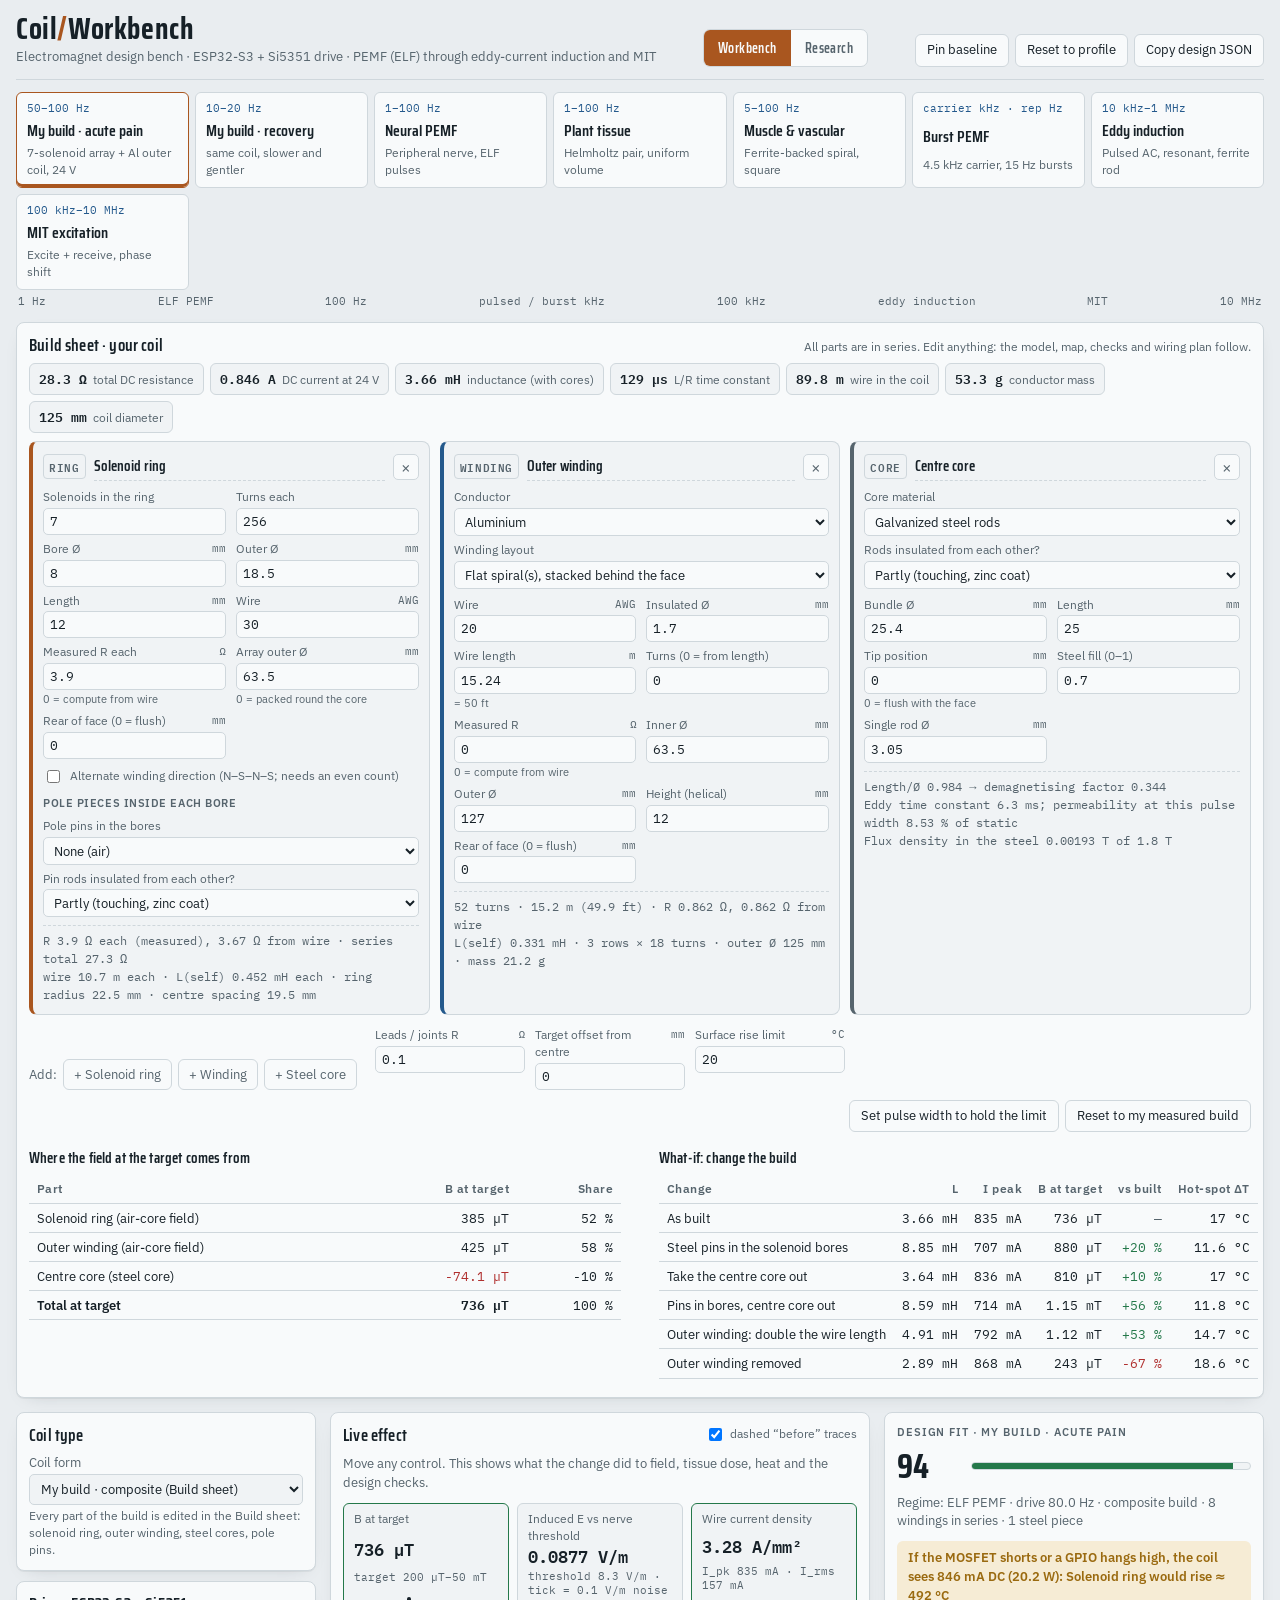
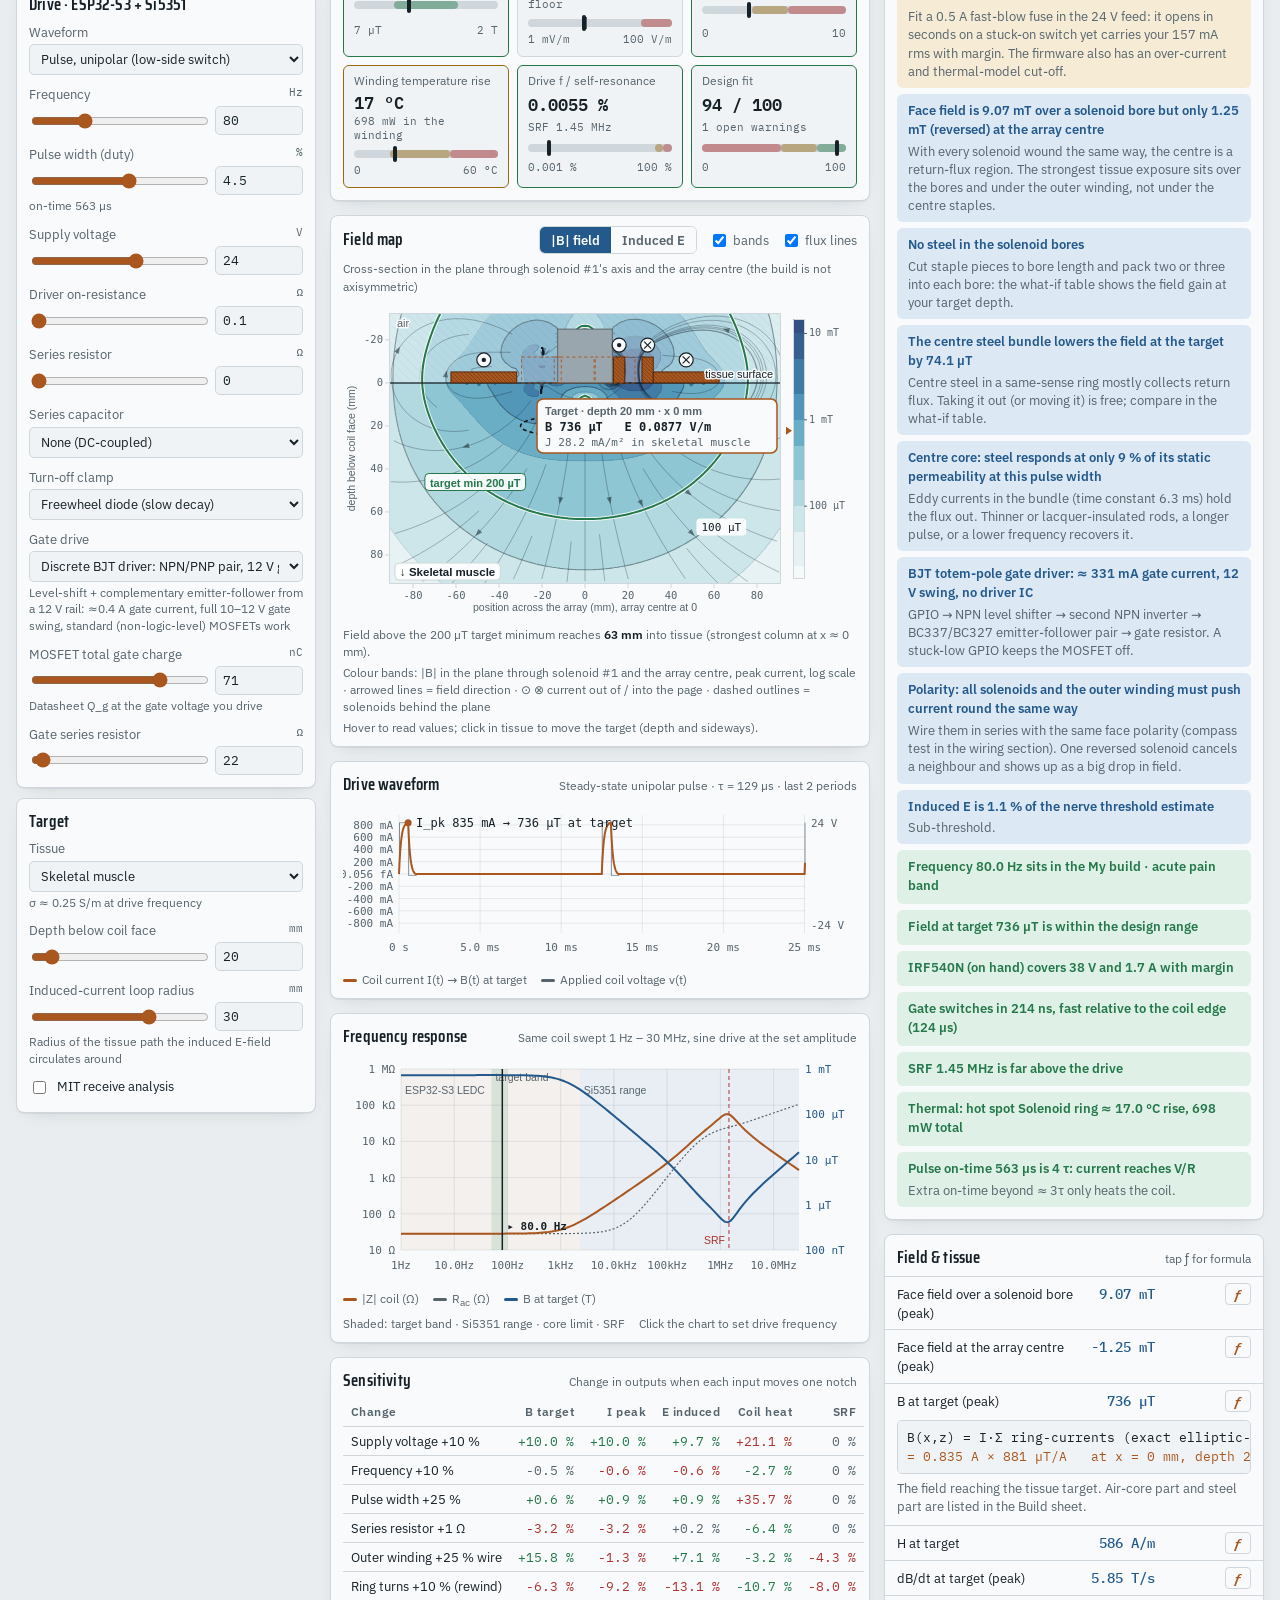
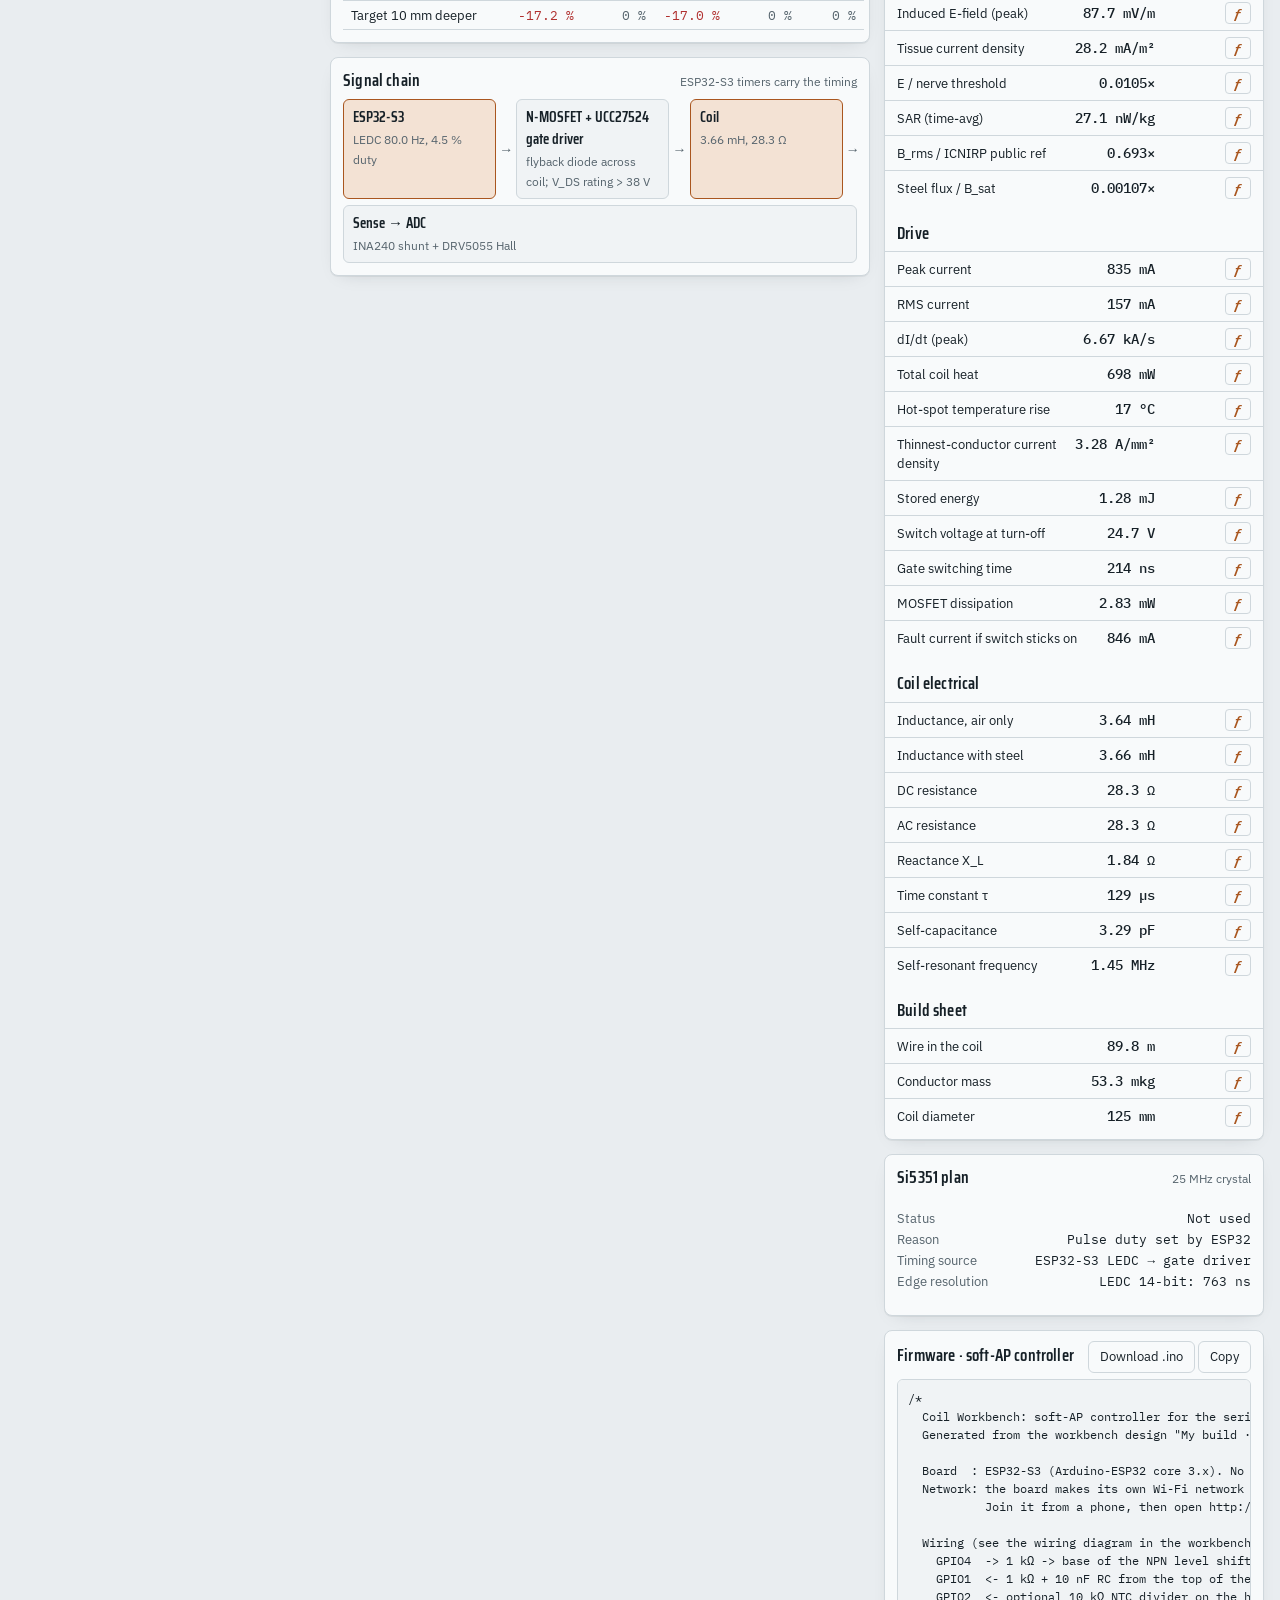
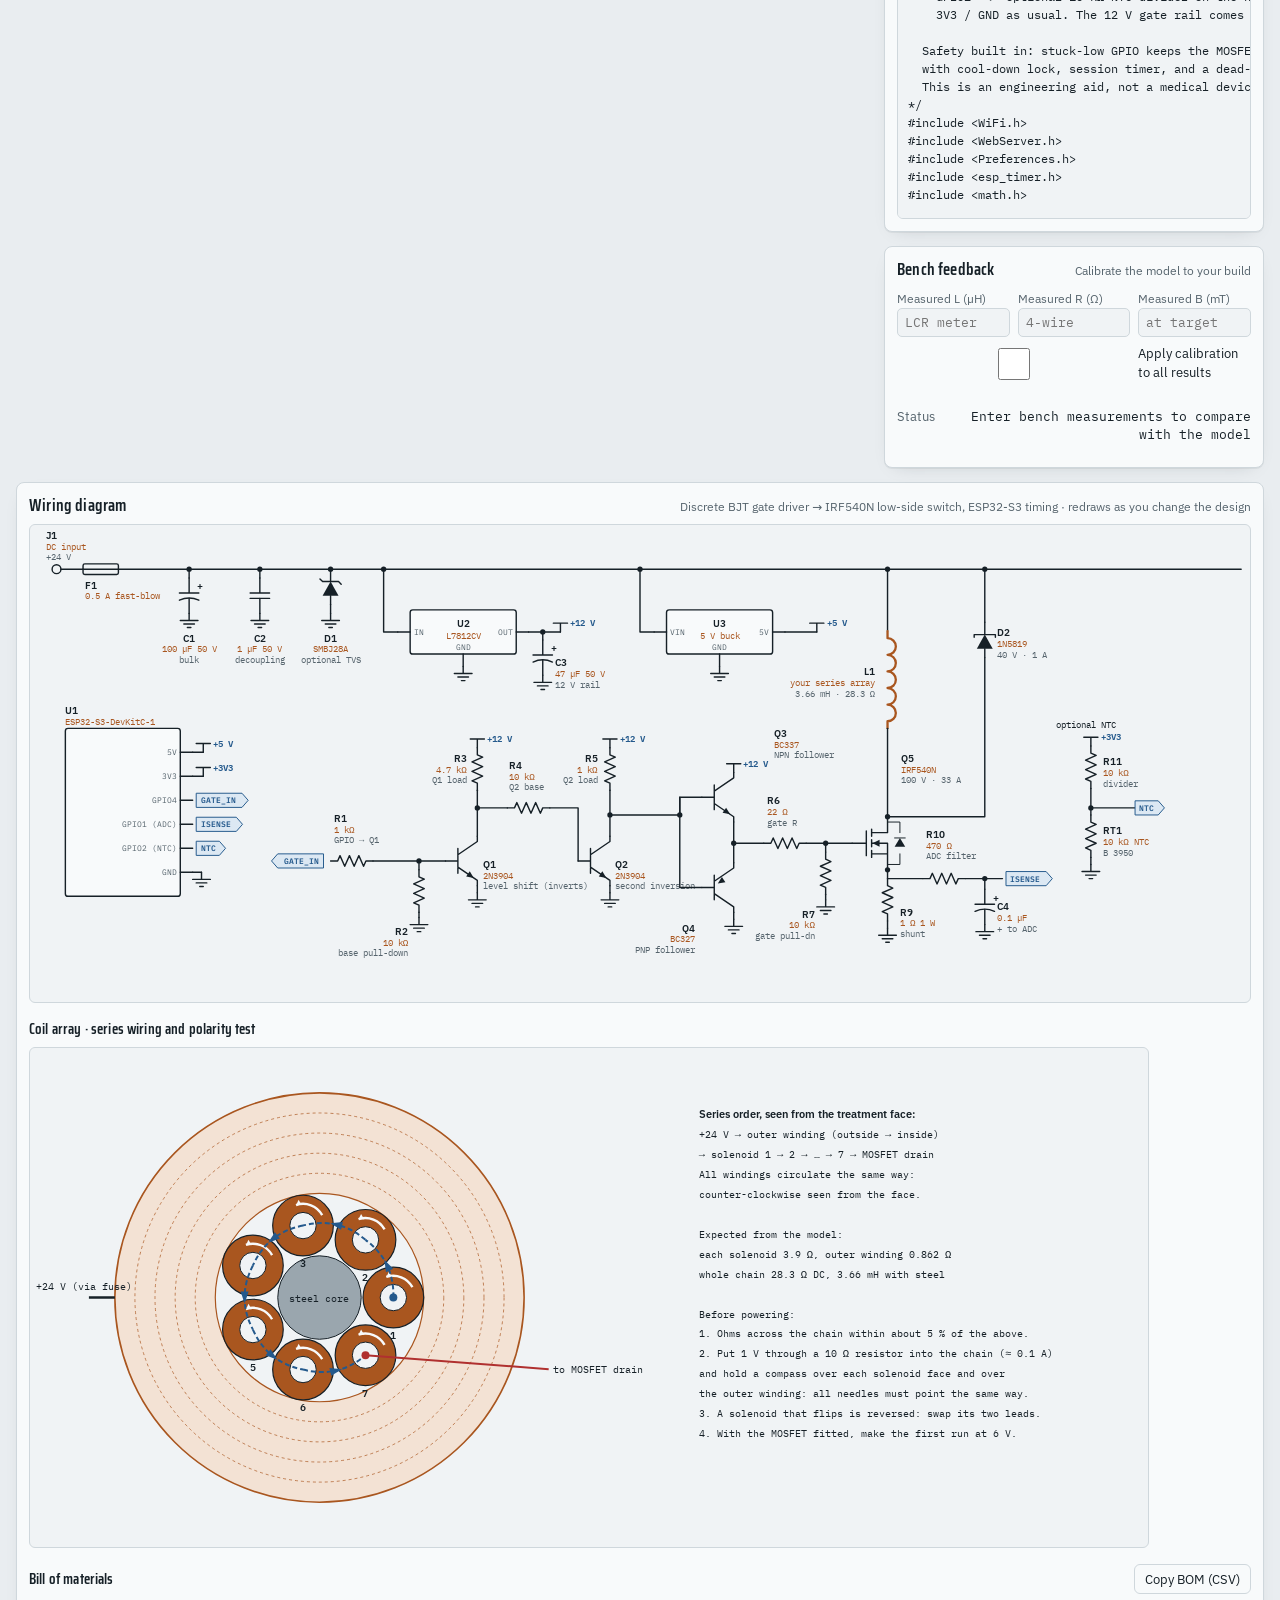
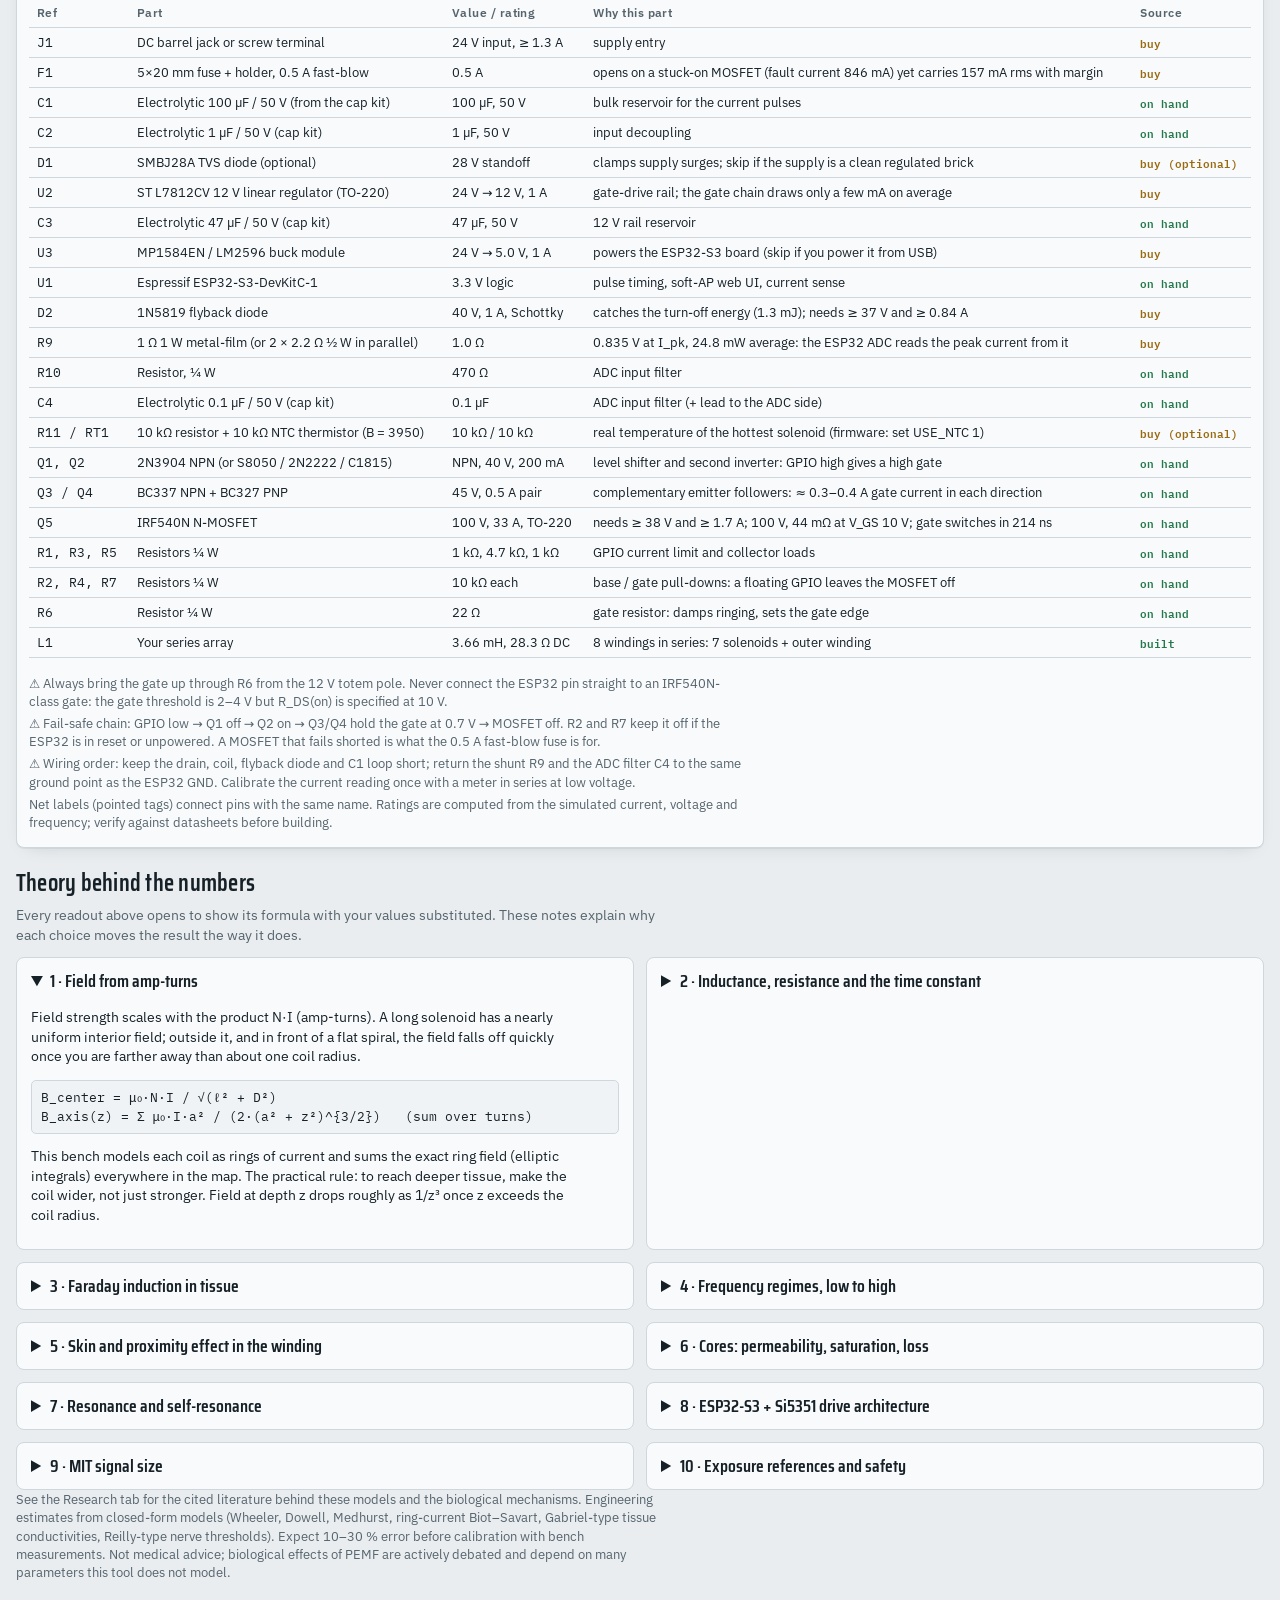
==== commit 388482ff: "Composite-coil build sheet, hand-parts BJT driver wiring, soft-AP firmware generator Adds a workbenc" ====
--- a/index.html
+++ b/index.html
@@ -70,7 +70,7 @@
 
 /* preset ribbon */
 .presets-scroll{overflow-x:auto;margin-block:12px 14px}
-.presets{display:grid;grid-template-columns:repeat(6,minmax(150px,1fr));gap:6px;min-width:960px}
+.presets{display:grid;grid-template-columns:repeat(7,minmax(140px,1fr));gap:6px;min-width:1030px}
 .preset{text-align:left;border:1px solid var(--line);background:var(--panel);border-radius:6px;padding:8px 10px;cursor:pointer;display:grid;gap:2px}
 .preset b{font-family:var(--f-display);font-size:16px;font-weight:600}
 .preset small{color:var(--muted);font-size:12px}
@@ -89,7 +89,7 @@
 .eyebrow{font:600 11px var(--f-body);letter-spacing:.08em;text-transform:uppercase;color:var(--muted)}
 
 /* controls */
-.controls{display:grid;gap:10px;min-width:0}
+.controls{display:grid;grid-template-columns:minmax(0,1fr);gap:10px;min-width:0}
 .ctl-sec{padding:0 12px 12px;display:grid;gap:10px}
 .ctl label{display:flex;justify-content:space-between;gap:8px;font-size:12.5px;color:var(--muted);margin-bottom:3px}
 .ctl label .u{font-family:var(--f-mono);font-size:11px}
@@ -100,8 +100,41 @@
 .ctl.check label{justify-content:flex-start;gap:8px;color:var(--ink);font-size:13px;cursor:pointer}
 .ctl .note{font-size:11.5px;color:var(--muted);margin-top:3px}
 
+
+/* build sheet */
+.build{margin-bottom:14px}
+.bs-sum{display:flex;flex-wrap:wrap;gap:6px;padding:0 12px 8px}
+.bs-chip{border:1px solid var(--line);background:var(--panel2);border-radius:6px;padding:4px 9px;font-size:12px;color:var(--muted)}
+.bs-chip b{font:600 13px var(--f-mono);color:var(--ink);margin-right:6px}
+.bs-groups{display:grid;grid-template-columns:repeat(auto-fit,minmax(310px,1fr));gap:10px;padding:0 12px 10px}
+.bs-g{border:1px solid var(--line);border-left:4px solid var(--copper);border-radius:8px;background:var(--panel2);padding:10px;display:grid;gap:8px;align-content:start;min-width:0}
+.bs-g.k-wind{border-left-color:var(--field)} .bs-g.k-core{border-left-color:var(--muted)}
+.bs-gh{display:flex;gap:8px;align-items:center}
+.bs-badge{font:600 10.5px var(--f-mono);letter-spacing:.06em;color:var(--muted);border:1px solid var(--line);border-radius:4px;padding:2px 5px}
+.bs-name{flex:1;min-width:0;background:transparent;border:0;border-bottom:1px dashed var(--line);font:600 15px var(--f-display);color:var(--ink);padding:2px 0}
+.bs-x{border:1px solid var(--line);background:var(--panel);border-radius:5px;width:26px;height:26px;cursor:pointer;color:var(--muted);font-size:16px;line-height:1}
+.bs-x:hover{border-color:var(--crit);color:var(--crit)}
+.bs-fields{display:grid;grid-template-columns:1fr 1fr;gap:6px 10px}
+.bs-f{min-width:0} .bs-f.wide{grid-column:1 / -1}
+.bs-f label{display:flex;justify-content:space-between;gap:6px;font-size:11.5px;color:var(--muted);margin-bottom:2px}
+.bs-f .u{font-family:var(--f-mono);font-size:10.5px}
+.bs-f input,.bs-f select{width:100%;background:var(--panel);border:1px solid var(--line);border-radius:5px;padding:4px 6px;font:13px var(--f-mono);color:var(--ink)}
+.bs-f select{font-family:var(--f-body);font-size:12.5px}
+.bs-f .note{font-size:10.5px;color:var(--muted);margin-top:2px}
+.bs-chk{display:flex;gap:7px;font-size:12px;color:var(--muted);align-items:flex-start;cursor:pointer}
+.bs-sub{font:600 11px var(--f-body);letter-spacing:.05em;text-transform:uppercase;color:var(--muted);margin-top:2px}
+.bs-d{font:12px/1.5 var(--f-mono);color:var(--muted);border-top:1px dashed var(--line);padding-top:6px}
+.bs-d .bad{color:var(--crit);font-family:var(--f-body)}
+.bs-bar{display:flex;flex-wrap:wrap;gap:10px 18px;align-items:flex-end;padding:2px 12px 6px}
+.bs-add{display:flex;gap:6px;align-items:center;flex-wrap:wrap;font-size:12.5px;color:var(--muted)}
+.bs-glob{display:flex;gap:10px;flex-wrap:wrap} .bs-glob .bs-f{width:150px}
+.bs-act{display:flex;gap:6px;flex-wrap:wrap;margin-left:auto}
+.bs-out{padding:0 12px 8px;font-size:12.5px;color:var(--muted)} .bs-out:empty{display:none}
+.bs-tabs{display:grid;grid-template-columns:repeat(auto-fit,minmax(min(380px,100%),1fr));gap:8px 14px;padding-bottom:6px}
+.bs-tabs h3{font-size:15px}
+.build .sens td.num.dn{color:var(--crit)}
 /* visuals */
-.visuals{display:grid;gap:14px;min-width:0}
+.visuals{display:grid;grid-template-columns:minmax(0,1fr);gap:14px;min-width:0}
 .canvas-box{position:relative;padding:0 12px 12px}
 canvas{display:block;width:100%;max-width:100%}
 .legend{display:flex;flex-wrap:wrap;gap:4px 14px;font-size:12px;color:var(--muted);padding:0 12px 10px}
@@ -121,7 +154,7 @@
 td.up{color:var(--ok)} td.dn{color:var(--crit)} td.flat{color:var(--muted)}
 
 /* readouts */
-.readouts{display:grid;gap:14px;min-width:0}
+.readouts{display:grid;grid-template-columns:minmax(0,1fr);gap:14px;min-width:0}
 .fit{padding:12px;display:grid;gap:10px}
 .fit-top{display:flex;align-items:center;gap:12px}
 .score{font:700 34px/1 var(--f-display);min-width:62px}
@@ -280,6 +313,7 @@
 /* schematic */
 .wiring-card{margin-top:14px}
 .sch-wrap{overflow-x:auto;padding:0 12px 6px}
+svg.schem.wiring2{min-width:800px;max-width:1120px}
 svg.schem{display:block;min-width:1060px;width:100%;height:auto;background:var(--panel2);border:1px solid var(--line);border-radius:6px}
 .schem .w{stroke:var(--ink);stroke-width:1.6;fill:none;stroke-linecap:round;stroke-linejoin:round}
 .schem .w.thin{stroke-width:1.1}
@@ -299,6 +333,7 @@
 .bom td{white-space:normal;vertical-align:top;text-align:left}
 .bom td:first-child{white-space:nowrap}
 .bom th{text-align:left}
+.bom td.src{font:600 11px var(--f-mono)} .bom td.src.have{color:var(--ok)} .bom td.src.buy{color:var(--warn)}
 .sch-notes{padding:0 12px 12px;font-size:12.5px;color:var(--muted)}
 .sch-notes p{margin:4px 0;max-width:90ch}
 /* live feedback */
@@ -363,6 +398,7 @@
     <div class="ribbon-scale"><span>1 Hz</span><span>ELF PEMF</span><span>100 Hz</span><span>pulsed / burst kHz</span><span>100 kHz</span><span>eddy induction</span><span>MIT</span><span>10 MHz</span></div>
   </div>
 
+  <section class="card build" id="buildSheet" hidden aria-label="Build sheet"></section>
   <div class="grid">
     <aside class="controls" id="controls" aria-label="Design inputs"></aside>
 
@@ -414,7 +450,7 @@
         <dl class="kv" id="siKv"></dl>
       </section>
       <section class="card">
-        <div class="sec-h"><h2>Firmware</h2><button class="btn" id="copyFw" type="button">Copy</button></div>
+        <div class="sec-h"><h2 id="fwHead">Firmware</h2><span><button class="btn" id="dlFw" type="button" hidden>Download .ino</button> <button class="btn" id="copyFw" type="button">Copy</button></span></div>
         <pre class="code" id="fw"></pre>
       </section>
       <section class="card">
@@ -435,6 +471,8 @@
       <section class="card wiring-card" id="wiring">
         <div class="sec-h"><h2>Wiring diagram</h2><span class="hint" id="schHint"></span></div>
         <div class="sch-wrap" id="sch"></div>
+        <div class="sec-h" id="coilWiringHead" hidden><h2 style="font-size:15px">Coil array · series wiring and polarity test</h2></div>
+        <div class="sch-wrap" id="coilWiring"></div>
         <div class="sec-h"><h2 style="font-size:15px">Bill of materials</h2><button class="btn sm" id="copyBom" type="button">Copy BOM (CSV)</button></div>
         <div class="sens bom"><table id="bomT"></table></div>
         <div class="sch-notes" id="schNotes"></div>
@@ -565,6 +603,305 @@
 </div>
 <div class="dock fade" id="dock" aria-live="polite"><div class="impact" id="dockImpact"></div></div>
 <div class="toast" id="toast" hidden></div>
+<script type="text/plain" id="fwTpl">/*
+  Coil Workbench: soft-AP controller for the series coil array
+  Generated from the workbench design "@@DESIGN@@".
+
+  Board  : ESP32-S3 (Arduino-ESP32 core 3.x). No extra libraries needed.
+  Network: the board makes its own Wi-Fi network (@@SSID@@-xxxx, password below).
+           Join it from a phone, then open http://192.168.4.1/
+
+  Wiring (see the wiring diagram in the workbench):
+    GPIO@@GATE_PIN@@  -> 1 kΩ -> base of the NPN level shifter (BJT gate driver); HIGH = MOSFET on
+    GPIO@@SENSE_PIN@@  <- 1 kΩ + 10 nF RC from the top of the @@RSH@@ Ω source shunt (ADC1)
+    GPIO@@NTC_PIN@@  <- optional 10 kΩ NTC divider on the hottest solenoid (set USE_NTC 1)
+    3V3 / GND as usual. The 12 V gate rail comes from an L7812 on the 24 V input.
+
+  Safety built in: stuck-low GPIO keeps the MOSFET off, over-current latch, thermal model
+  with cool-down lock, session timer, and a dead-man stop if the browser disconnects.
+  This is an engineering aid, not a medical device. Do not use near implants.
+*/
+#include <WiFi.h>
+#include <WebServer.h>
+#include <Preferences.h>
+#include <esp_timer.h>
+#include <math.h>
+
+// ---------------- design constants (from the workbench model) ----------------
+#define GATE_PIN        @@GATE_PIN@@
+#define ISENSE_PIN      @@SENSE_PIN@@
+#define NTC_PIN         @@NTC_PIN@@
+#define USE_NTC         0                    // 1 = read a 10k NTC (B=3950) on NTC_PIN
+#define HAVE_SENSE      1                    // 0 = no shunt fitted: current comes from the model
+const char* AP_SSID_PREFIX = "@@SSID@@";
+const char* AP_PASS        = "@@APPASS@@";   // change this (8+ characters)
+
+const float V_SUPPLY   = @@VSUP@@f;          // V
+const float R_TOTAL    = @@RTOT@@f;          // ohm, whole series loop incl. leads and MOSFET
+const float TAU_S      = @@TAU@@f;           // s, L/R of the loop
+const float I_DC       = @@IDC@@f;           // A, V/R
+const float IPK_MODEL  = @@IPK@@f;           // A, model peak current at the default pulse
+const float B_PER_A    = @@BPA@@f;           // T per A at the target ("@@TARGET@@")
+const float RSH_OHM    = @@RSH@@f;           // ohm, source shunt
+const float OC_LIMIT_A = @@OC@@f;            // A, latch a fault above this
+const float R_HOT      = @@RHOT@@f;          // ohm, hottest winding (one solenoid)
+const float RTH_KW     = @@RTH@@f;           // K/W, hot winding to air (still air, h = 10 W/m2K)
+const float CTH_JK     = @@CTH@@f;           // J/K, hot winding thermal mass
+const float DT_LIMIT_C = @@DTLIM@@f;         // K above ambient, pauses the session above this
+const float DUTY_CAP   = 0.35f;              // never exceed this pulse duty
+
+const float F_DEF = @@FDEF@@f, ON_MS_DEF = @@ONMS@@f;
+
+// ---------------- state ----------------
+struct Cfg { float fLo = F_DEF, fHi = F_DEF, sweepS = 0, onMs = ON_MS_DEF; int inten = 100; int sessMin = 20; bool deadman = true; } cfg;
+volatile bool running = false;
+volatile uint32_t pulseCnt = 0;
+volatile float ipkLast = 0;
+volatile int ocCount = 0; volatile bool ocFlag = false;
+volatile uint32_t chopDuty = 1023;
+bool fault = false, coolLock = false;
+String faultMsg = "", prog = "manual";
+uint32_t sessStartMs = 0, lastPollMs = 0, sampleCostUs = 40;
+float dT = 0, ipkAvg = 0, irmsEst = 0, tempC = NAN, fNow = F_DEF;
+uint64_t runTotalS = 0, pulsesTotal = 0; uint32_t sessions = 0; uint32_t sessS = 0;
+const int NH = 120; float hI[NH], hR[NH], hT[NH], hF[NH]; int hN = 0;
+struct Log { uint32_t dur; float ipk; float f; char prog[10]; }; Log logs[8]; int logN = 0;
+WebServer server(80); Preferences prefs;
+static esp_timer_handle_t tPer = nullptr, tOff = nullptr;
+
+// ---------------- pulse engine ----------------
+static inline void gateSet(bool on) { ledcWrite(GATE_PIN, on ? chopDuty : 0); }
+static float currentF() {
+  if (cfg.sweepS <= 0.5f || cfg.fHi <= cfg.fLo) return cfg.fLo;
+  float ph = fmodf((millis() - sessStartMs) / 1000.0f, cfg.sweepS) / cfg.sweepS;
+  return cfg.fLo + (cfg.fHi - cfg.fLo) * 0.5f * (1.0f - cosf(6.2831853f * ph));
+}
+static void onOff(void*) {
+#if HAVE_SENSE
+  uint32_t mv = 0;
+  for (int i = 0; i < 2; i++) { uint32_t v = analogReadMilliVolts(ISENSE_PIN); if (v > mv) mv = v; }
+  float a = mv / 1000.0f / RSH_OHM;
+  ipkLast = a;
+  if (a > OC_LIMIT_A) { if (++ocCount >= 3) { gateSet(false); ocFlag = true; return; } } else ocCount = 0;
+#else
+  ipkLast = IPK_MODEL * (cfg.inten / 100.0f);
+#endif
+  gateSet(false);
+}
+static void onPeriod(void*) {
+  if (!running || ocFlag) return;
+  fNow = currentF();
+  uint32_t perUs = (uint32_t)(1e6f / fNow);
+  uint32_t onUs = (uint32_t)(cfg.onMs * 1000.0f);
+  if (onUs > perUs * DUTY_CAP) onUs = (uint32_t)(perUs * DUTY_CAP);
+  if (onUs > sampleCostUs + 60) onUs -= sampleCostUs;
+  chopDuty = (uint32_t)(1023UL * cfg.inten / 100);
+  gateSet(true); pulseCnt++;
+  esp_timer_start_once(tOff, onUs);
+  esp_timer_start_once(tPer, perUs);
+}
+static void startRun() {
+  if (fault || coolLock || running) return;
+  sessStartMs = millis(); sessS = 0; ocCount = 0; ocFlag = false; lastPollMs = millis();
+  running = true; esp_timer_start_once(tPer, 2000);
+}
+static void saveTotals() {
+  prefs.putULong64("runS", runTotalS); prefs.putULong64("pulses", pulsesTotal); prefs.putUInt("sess", sessions);
+  prefs.putBytes("logs", logs, sizeof(logs)); prefs.putInt("logN", logN);
+}
+static void stopRun(const char* why) {
+  bool was = running; running = false;
+  esp_timer_stop(tPer); esp_timer_stop(tOff); gateSet(false);
+  if (was) {
+    sessions++; if (logN < 8) logN++; for (int i = 7; i > 0; i--) logs[i] = logs[i - 1];
+    logs[0].dur = sessS; logs[0].ipk = ipkAvg; logs[0].f = fNow; strncpy(logs[0].prog, prog.c_str(), 9); logs[0].prog[9] = 0;
+    saveTotals();
+  }
+  if (why && why[0] && String(why) != "user") { faultMsg = why; }
+}
+
+// ---------------- 1 Hz housekeeping: stats, thermal model, safety ----------------
+static float irmsFromIpk(float ipk, float onS, float perS) {
+  if (ipk <= 0 || onS <= 0) return 0;
+  float k = 1.0f - expf(-onS / TAU_S), iinf = ipk / fmaxf(k, 1e-3f);
+  float a = iinf * iinf * (onS - 2 * TAU_S * (1 - expf(-onS / TAU_S)) + 0.5f * TAU_S * (1 - expf(-2 * onS / TAU_S)));
+  float offS = fmaxf(perS - onS, 0);
+  float b = ipk * ipk * 0.5f * TAU_S * (1 - expf(-2 * offS / TAU_S));
+  return sqrtf((a + b) / perS);
+}
+static void housekeeping() {
+  static uint32_t lastTick = 0, lastSave = 0; uint32_t now = millis();
+  if (now - lastTick < 1000) return;
+  lastTick = now;
+  float ipkNow = running ? ipkLast : 0; ipkAvg = running ? (ipkAvg * 0.7f + ipkNow * 0.3f) : 0;
+  if (running) {
+    float perS = 1.0f / fNow, onS = fminf(cfg.onMs / 1000.0f, perS * DUTY_CAP);
+    irmsEst = irmsFromIpk(ipkAvg, onS, perS); sessS++; runTotalS++;
+    pulsesTotal += (uint32_t)fNow;
+  } else irmsEst = 0;
+  float P = irmsEst * irmsEst * R_HOT;                 // W in the hottest solenoid
+  dT += (P - dT / RTH_KW) / CTH_JK;                     // 1 s step of the lumped thermal model
+  if (dT < 0) dT = 0;
+#if USE_NTC
+  { float v = analogReadMilliVolts(NTC_PIN) / 3300.0f; if (v > 0.01f && v < 0.99f) { float r = 10000.0f * v / (1 - v); tempC = 1.0f / (logf(r / 10000.0f) / 3950.0f + 1.0f / 298.15f) - 273.15f; } }
+#endif
+  if (hN < NH) hN++;
+  for (int i = NH - 1; i > 0; i--) { hI[i] = hI[i - 1]; hR[i] = hR[i - 1]; hT[i] = hT[i - 1]; hF[i] = hF[i - 1]; }
+  hI[0] = ipkAvg; hR[0] = irmsEst; hT[0] = dT; hF[0] = running ? fNow : 0;
+  if (ocFlag) { ocFlag = false; fault = true; stopRun("over-current latch"); }
+  if (running) {
+    if (cfg.sessMin > 0 && sessS >= (uint32_t)cfg.sessMin * 60) { stopRun("session complete"); }
+    else if (dT >= DT_LIMIT_C) { coolLock = true; stopRun("thermal limit: cooling"); }
+    else if (cfg.deadman && now - lastPollMs > 20000) { stopRun("connection lost"); }
+    if (now - lastSave > 60000) { lastSave = now; saveTotals(); }
+  }
+  if (coolLock && dT < 0.8f * DT_LIMIT_C) coolLock = false;
+}
+
+// ---------------- web ----------------
+static void sendJson(const String& s) { server.sendHeader("Cache-Control", "no-store"); server.send(200, "application/json", s); }
+static String num(float v, int d = 3) { if (isnan(v)) return "null"; return String(v, d); }
+static void apiState() {
+  lastPollMs = millis();
+  String s = "{\"run\":" + String(running ? 1 : 0) + ",\"fault\":" + String(fault ? 1 : 0) + ",\"cool\":" + String(coolLock ? 1 : 0) + ",\"msg\":\"" + faultMsg + "\",\"prog\":\"" + prog + "\"";
+  s += ",\"f\":" + num(running ? fNow : cfg.fLo, 2) + ",\"fLo\":" + num(cfg.fLo, 2) + ",\"fHi\":" + num(cfg.fHi, 2) + ",\"sweep\":" + num(cfg.sweepS, 1) + ",\"on\":" + num(cfg.onMs, 3) + ",\"int\":" + String(cfg.inten) + ",\"sessMin\":" + String(cfg.sessMin) + ",\"dead\":" + String(cfg.deadman ? 1 : 0);
+  s += ",\"ipk\":" + num(ipkAvg, 3) + ",\"irms\":" + num(irmsEst, 3) + ",\"dT\":" + num(dT, 1) + ",\"temp\":" + num(tempC, 1) + ",\"B\":" + num(ipkAvg * B_PER_A * 1e6f, 1);
+  s += ",\"el\":" + String(sessS) + ",\"left\":" + String(running && cfg.sessMin > 0 ? (int)(cfg.sessMin * 60) - (int)sessS : 0) + ",\"pulses\":" + String((unsigned long)pulseCnt) + ",\"runTot\":" + String((unsigned long)runTotalS) + ",\"pulTot\":" + String((double)pulsesTotal, 0) + ",\"sess\":" + String(sessions) + ",\"clients\":" + String(WiFi.softAPgetStationNum()) + ",\"heap\":" + String(ESP.getFreeHeap()) + ",\"up\":" + String(millis() / 1000);
+  s += ",\"dutyPct\":" + num(100.0f * fminf(cfg.onMs / 1000.0f * (running ? fNow : cfg.fLo), DUTY_CAP), 2) + ",\"ipkModel\":" + num(IPK_MODEL, 3) + ",\"dtLim\":" + num(DT_LIMIT_C, 1) + ",\"idc\":" + num(I_DC, 3) + ",\"tau\":" + num(TAU_S * 1000, 3) + "}";
+  sendJson(s);
+}
+static void apiHist() {
+  String s = "{\"n\":" + String(hN) + ",\"i\":[", r = "", t = "", f = ""; 
+  for (int i = 0; i < hN; i++) { s += num(hI[i], 3) + (i < hN - 1 ? "," : ""); r += num(hR[i], 3) + (i < hN - 1 ? "," : ""); t += num(hT[i], 1) + (i < hN - 1 ? "," : ""); f += num(hF[i], 1) + (i < hN - 1 ? "," : ""); }
+  s += "],\"r\":[" + r + "],\"t\":[" + t + "],\"f\":[" + f + "],\"log\":[";
+  for (int i = 0; i < logN; i++) s += "{\"d\":" + String(logs[i].dur) + ",\"i\":" + num(logs[i].ipk, 3) + ",\"f\":" + num(logs[i].f, 1) + ",\"p\":\"" + String(logs[i].prog) + "\"}" + (i < logN - 1 ? "," : "");
+  s += "]}"; sendJson(s);
+}
+static float argF(const char* k, float d, float lo, float hi) { if (!server.hasArg(k)) return d; float v = server.arg(k).toFloat(); return v < lo ? lo : v > hi ? hi : v; }
+static void apiCmd() {
+  lastPollMs = millis();
+  String c = server.arg("c");
+  if (c == "set" || c == "start") {
+    if (server.hasArg("prog")) prog = server.arg("prog");
+    cfg.fLo = argF("fLo", cfg.fLo, 0.5f, 200); cfg.fHi = argF("fHi", cfg.fHi, 0.5f, 200); if (cfg.fHi < cfg.fLo) cfg.fHi = cfg.fLo;
+    cfg.sweepS = argF("sweep", cfg.sweepS, 0, 600); cfg.onMs = argF("on", cfg.onMs, 0.05f, 50);
+    cfg.inten = (int)argF("int", cfg.inten, 10, 100); cfg.sessMin = (int)argF("sessMin", cfg.sessMin, 0, 120);
+    if (server.hasArg("dead")) cfg.deadman = server.arg("dead") == "1";
+    float fmax = cfg.fHi, d = cfg.onMs / 1000.0f * fmax; if (d > DUTY_CAP) cfg.onMs = DUTY_CAP / fmax * 1000.0f;
+  }
+  if (c == "start") { faultMsg = ""; startRun(); }
+  if (c == "stop") stopRun("user");
+  if (c == "clear") { fault = false; faultMsg = ""; ocCount = 0; ocFlag = false; }
+  if (c == "reset") { runTotalS = 0; pulsesTotal = 0; sessions = 0; logN = 0; saveTotals(); }
+  apiState();
+}
+static const char PAGE[] PROGMEM = R"HTML(@@PAGE@@)HTML";
+static void handleRoot() { server.sendHeader("Cache-Control", "no-store"); server.send_P(200, "text/html", PAGE); }
+
+void setup() {
+  Serial.begin(115200);
+  pinMode(GATE_PIN, OUTPUT); digitalWrite(GATE_PIN, LOW);   // off before anything else
+  ledcAttach(GATE_PIN, 20000, 10); ledcWrite(GATE_PIN, 0);
+  analogReadResolution(12); analogSetPinAttenuation(ISENSE_PIN, ADC_11db);
+#if USE_NTC
+  analogSetPinAttenuation(NTC_PIN, ADC_11db);
+#endif
+  { uint32_t t0 = micros(); for (int i = 0; i < 16; i++) analogReadMilliVolts(ISENSE_PIN); sampleCostUs = (micros() - t0) / 16 * 2; }
+  prefs.begin("coil", false);
+  runTotalS = prefs.getULong64("runS", 0); pulsesTotal = prefs.getULong64("pulses", 0); sessions = prefs.getUInt("sess", 0);
+  logN = prefs.getInt("logN", 0); if (logN > 8 || logN < 0) logN = 0; if (logN) prefs.getBytes("logs", logs, sizeof(logs));
+  esp_timer_create_args_t a1 = {}; a1.callback = onPeriod; a1.name = "per"; esp_timer_create(&a1, &tPer);
+  esp_timer_create_args_t a2 = {}; a2.callback = onOff; a2.name = "off"; esp_timer_create(&a2, &tOff);
+  uint8_t mac[6]; WiFi.macAddress(mac); char ssid[32]; snprintf(ssid, sizeof ssid, "%s-%02X%02X", AP_SSID_PREFIX, mac[4], mac[5]);
+  WiFi.mode(WIFI_AP); WiFi.softAP(ssid, AP_PASS);
+  Serial.printf("AP %s  http://%s/\n", ssid, WiFi.softAPIP().toString().c_str());
+  server.on("/", handleRoot); server.on("/api/state", apiState); server.on("/api/hist", apiHist); server.on("/api/cmd", apiCmd);
+  server.begin();
+}
+void loop() { server.handleClient(); housekeeping(); delay(2); }
+</script>
+<script type="text/plain" id="fwPage"><!doctype html>
+<html lang="en"><head><meta charset="utf-8"><meta name="viewport" content="width=device-width,initial-scale=1">
+<title>Coil controller</title>
+<style>
+:root{--bg:#e9edf0;--p:#f8fafb;--p2:#eef2f4;--ink:#162027;--mut:#56646d;--ln:#cfd7dc;--cu:#a9561f;--cus:#f3e2d4;--fd:#24598c;--ok:#24784a;--wn:#9a6a10;--cr:#b0302f}
+@media (prefers-color-scheme:dark){:root{--bg:#0e1316;--p:#151c20;--p2:#1b2328;--ink:#e1e8eb;--mut:#93a1a9;--ln:#2a353b;--cu:#e2915a;--cus:#3a2617;--fd:#7fb3e3;--ok:#62c48e;--wn:#e3b553;--cr:#ec7a76}}
+*{box-sizing:border-box}body{margin:0;background:var(--bg);color:var(--ink);font:15px/1.4 system-ui,-apple-system,Segoe UI,sans-serif}
+.w{max-width:760px;margin:0 auto;padding:12px 14px 40px;display:grid;gap:12px}
+.c{background:var(--p);border:1px solid var(--ln);border-radius:10px;padding:12px}
+h1{font-size:19px;margin:0}h2{font-size:14px;margin:0 0 8px;color:var(--mut);letter-spacing:.04em;text-transform:uppercase}
+.top{display:flex;justify-content:space-between;align-items:center;gap:8px}
+.pill{font:600 12px ui-monospace,Menlo,monospace;border-radius:99px;padding:4px 10px;background:var(--p2);border:1px solid var(--ln)}
+.pill.run{background:var(--ok);color:#fff;border-color:var(--ok)}.pill.cool{background:var(--wn);color:#fff;border-color:var(--wn)}.pill.flt{background:var(--cr);color:#fff;border-color:var(--cr)}
+.go{width:100%;font:700 20px system-ui;padding:16px;border:0;border-radius:10px;background:var(--ok);color:#fff;cursor:pointer}.go.stop{background:var(--cr)}.go:disabled{opacity:.45}
+.prog{display:grid;grid-template-columns:repeat(3,1fr);gap:8px}
+.prog button{border:1px solid var(--ln);background:var(--p2);color:var(--ink);border-radius:8px;padding:9px 6px;cursor:pointer;font:600 13px system-ui}
+.prog button.on{border-color:var(--cu);background:var(--cus);box-shadow:inset 0 -3px 0 var(--cu)}.prog small{display:block;font:500 11px ui-monospace,monospace;color:var(--mut)}
+.row{display:grid;grid-template-columns:130px 1fr 74px;gap:8px;align-items:center;margin:7px 0;font-size:13.5px}.row label{color:var(--mut)}
+.row input[type=range]{width:100%;accent-color:var(--cu)}.row output{font:600 13px ui-monospace,monospace;text-align:right}
+.grid{display:grid;grid-template-columns:repeat(auto-fit,minmax(130px,1fr));gap:8px}
+.k{background:var(--p2);border:1px solid var(--ln);border-radius:8px;padding:8px 10px}.k b{display:block;font:600 19px ui-monospace,Menlo,monospace}.k span{font-size:11.5px;color:var(--mut)}
+canvas{width:100%;height:150px;display:block;background:var(--p2);border:1px solid var(--ln);border-radius:8px}
+table{width:100%;border-collapse:collapse;font:12.5px ui-monospace,monospace}td,th{padding:4px 6px;border-bottom:1px solid var(--ln);text-align:right}th:first-child,td:first-child{text-align:left}th{color:var(--mut);font-weight:600}
+.msg{font-size:13px;color:var(--cr);min-height:18px}.btn{border:1px solid var(--ln);background:var(--p2);color:var(--ink);border-radius:7px;padding:7px 11px;cursor:pointer;font:13px system-ui}
+.note{font-size:12px;color:var(--mut)}
+</style></head><body><div class="w">
+<div class="c top"><h1>Coil controller</h1><span class="pill" id="st">…</span></div>
+<div class="c"><button class="go" id="go">START</button><div class="msg" id="msg"></div>
+<div class="grid" style="margin-top:8px"><div class="k"><b id="kT">–</b><span>time left / elapsed</span></div><div class="k"><b id="kF">–</b><span>pulse rate</span></div><div class="k"><b id="kB">–</b><span>B at target (model × measured I)</span></div><div class="k"><b id="kI">–</b><span>peak current (measured)</span></div></div></div>
+<div class="c"><h2>Program</h2><div class="prog"><button data-p="acute">Acute pain<small>50–100 Hz sweep</small></button><button data-p="recover">Recovery<small>10–20 Hz sweep</small></button><button data-p="manual">Manual<small>fixed rate</small></button></div>
+<div class="row"><label>Rate low</label><input type="range" id="fLo" min="1" max="150" step="0.5"><output id="oFLo"></output></div>
+<div class="row"><label>Rate high</label><input type="range" id="fHi" min="1" max="150" step="0.5"><output id="oFHi"></output></div>
+<div class="row"><label>Sweep period</label><input type="range" id="sw" min="0" max="120" step="1"><output id="oSw"></output></div>
+<div class="row"><label>Pulse width</label><input type="range" id="on" min="0.1" max="12" step="0.05"><output id="oOn"></output></div>
+<div class="row"><label>Intensity</label><input type="range" id="int" min="10" max="100" step="1"><output id="oInt"></output></div>
+<div class="row"><label>Session</label><input type="range" id="sm" min="1" max="60" step="1"><output id="oSm"></output></div>
+<label class="note"><input type="checkbox" id="dead" checked> Stop if this page loses connection (dead-man)</label>
+<div class="note" id="duty"></div></div>
+<div class="c"><h2>Live</h2><div class="grid"><div class="k"><b id="kR">–</b><span>rms current (estimate)</span></div><div class="k"><b id="kD">–</b><span>hot-winding rise (model)</span></div><div class="k"><b id="kN">–</b><span>pulse duty</span></div><div class="k"><b id="kP">–</b><span>pulses this session</span></div></div></div>
+<div class="c"><h2>Current, last 2 minutes</h2><canvas id="gI" width="700" height="150"></canvas></div>
+<div class="c"><h2>Hot-winding temperature rise (model)</h2><canvas id="gT" width="700" height="150"></canvas></div>
+<div class="c"><h2>Pulse rate</h2><canvas id="gF" width="700" height="150"></canvas></div>
+<div class="c"><h2>Device stats</h2><div class="grid"><div class="k"><b id="sRun">–</b><span>lifetime run time</span></div><div class="k"><b id="sSes">–</b><span>sessions</span></div><div class="k"><b id="sPul">–</b><span>pulses delivered</span></div><div class="k"><b id="sUp">–</b><span>uptime</span></div><div class="k"><b id="sCl">–</b><span>Wi-Fi clients</span></div><div class="k"><b id="sHp">–</b><span>free memory</span></div></div>
+<h2 style="margin-top:12px">Recent sessions</h2><table id="lg"></table>
+<div style="margin-top:10px;display:flex;gap:8px;flex-wrap:wrap"><button class="btn" id="csv">Download history CSV</button><button class="btn" id="clr">Clear fault</button><button class="btn" id="rst">Reset lifetime stats</button></div></div>
+<div class="note">Model constants: L/R = <span id="mt"></span> ms, DC limit <span id="mi"></span> A, thermal limit <span id="ml"></span> °C. Engineering aid, not a medical device.</div>
+</div>
+@@SCRIPT@@
+const $=id=>document.getElementById(id);let S={},H={i:[],r:[],t:[],f:[]},busy=0,touched=0;
+const P={acute:{fLo:50,fHi:100,sw:20,on:@@ONA@@,int:100,sm:10},recover:{fLo:10,fHi:20,sw:30,on:@@ONR@@,int:80,sm:20},manual:{}};
+const sl=['fLo','fHi','sw','on','int','sm'],un={fLo:' Hz',fHi:' Hz',sw:' s',on:' ms',int:' %',sm:' min'},ou={fLo:'oFLo',fHi:'oFHi',sw:'oSw',on:'oOn',int:'oInt',sm:'oSm'};
+function show(){sl.forEach(k=>{$(ou[k]).textContent=(+$(k).value)+un[k]});const f=Math.max(+$('fHi').value,+$('fLo').value),d=+$('on').value/1000*f*100;$('duty').textContent='Highest duty at these settings: '+d.toFixed(1)+' %. Heat in the small solenoids scales with duty, so shorter pulses allow longer sessions.'}
+sl.forEach(k=>$(k).addEventListener('input',()=>{touched=Date.now();show()}));
+document.querySelectorAll('[data-p]').forEach(b=>b.addEventListener('click',()=>{const p=P[b.dataset.p];S.prog=b.dataset.p;for(const k in p)$(k).value=p[k];touched=Date.now();show();mark()}));
+function mark(){document.querySelectorAll('[data-p]').forEach(b=>b.classList.toggle('on',b.dataset.p===S.prog))}
+function q(c){return '/api/cmd?c='+c+'&prog='+(S.prog||'manual')+'&fLo='+$('fLo').value+'&fHi='+$('fHi').value+'&sweep='+$('sw').value+'&on='+$('on').value+'&int='+$('int').value+'&sessMin='+$('sm').value+'&dead='+($('dead').checked?1:0)}
+async function cmd(c){try{const r=await fetch(c);S=Object.assign(S,await r.json());paint()}catch(e){$('msg').textContent='no connection'}}
+$('go').addEventListener('click',()=>cmd(S.run?'/api/cmd?c=stop':q('start')));
+$('clr').addEventListener('click',()=>cmd('/api/cmd?c=clear'));
+$('rst').addEventListener('click',()=>{if(confirm('Reset lifetime stats?'))cmd('/api/cmd?c=reset')});
+$('csv').addEventListener('click',()=>{let s='seconds_ago,ipk_A,irms_A,dT_C,rate_Hz\n';for(let i=0;i<H.i.length;i++)s+=i+','+H.i[i]+','+H.r[i]+','+H.t[i]+','+H.f[i]+'\n';const a=document.createElement('a');a.href=URL.createObjectURL(new Blob([s],{type:'text/csv'}));a.download='coil_history.csv';a.click()});
+const hm=s=>{s=Math.round(s);return Math.floor(s/3600)+'h '+String(Math.floor(s%3600/60)).padStart(2,'0')+'m'},mm=s=>{s=Math.max(0,Math.round(s));return Math.floor(s/60)+':'+String(s%60).padStart(2,'0')};
+function paint(){const s=S;if(s.run===undefined)return;
+ const st=$('st');st.textContent=s.fault?'FAULT':s.cool?'COOLING':s.run?'RUNNING':'IDLE';st.className='pill '+(s.fault?'flt':s.cool?'cool':s.run?'run':'');
+ $('go').textContent=s.run?'STOP':'START';$('go').className='go'+(s.run?' stop':'');$('go').disabled=!!(s.fault||s.cool);
+ $('msg').textContent=s.msg||'';$('kT').textContent=s.run?(s.left>0?mm(s.left):mm(s.el)):'–';$('kF').textContent=s.run?s.f.toFixed(1)+' Hz':'–';$('kB').textContent=s.run?(s.B>=1000?(s.B/1000).toFixed(2)+' mT':s.B.toFixed(0)+' µT'):'–';$('kI').textContent=s.run?s.ipk.toFixed(2)+' A':'–';
+ $('kR').textContent=s.run?s.irms.toFixed(3)+' A':'–';$('kD').textContent=s.dT.toFixed(1)+' °C'+(s.temp!=null?' / '+s.temp.toFixed(1)+' °C NTC':'');$('kN').textContent=s.dutyPct.toFixed(1)+' %';$('kP').textContent=s.pulses;
+ $('sRun').textContent=hm(s.runTot);$('sSes').textContent=s.sess;$('sPul').textContent=Number(s.pulTot).toLocaleString();$('sUp').textContent=hm(s.up);$('sCl').textContent=s.clients;$('sHp').textContent=Math.round(s.heap/1024)+' kB';
+ $('mt').textContent=s.tau;$('mi').textContent=s.idc;$('ml').textContent=s.dtLim;
+ if(Date.now()-touched>4000&&!busy){$('fLo').value=s.fLo;$('fHi').value=s.fHi;$('sw').value=s.sweep;$('on').value=s.on;$('int').value=s.int;$('sm').value=s.sessMin;$('dead').checked=!!s.dead;show()}mark()}
+function chart(id,a,col,lab,fixed){const c=$(id),x=c.getContext('2d'),w=c.width,h=c.height,cs=getComputedStyle(document.body);x.clearRect(0,0,w,h);if(!a.length)return;
+ let mx=Math.max(...a,fixed||0.001)*1.15;const n=a.length;x.strokeStyle=cs.getPropertyValue('--ln');x.fillStyle=cs.getPropertyValue('--mut');x.font='11px monospace';x.lineWidth=1;
+ for(let g=0;g<=3;g++){const y=h-18-(h-26)*g/3;x.beginPath();x.moveTo(36,y);x.lineTo(w-4,y);x.stroke();x.fillText((mx*g/3).toFixed(mx<10?2:0),2,y+3)}
+ x.strokeStyle=col;x.lineWidth=2;x.beginPath();for(let i=0;i<n;i++){const px=w-4-(w-40)*i/Math.max(NH-1,1),py=h-18-(h-26)*(a[i]/mx);i?x.lineTo(px,py):x.moveTo(px,py)}x.stroke();x.fillStyle=cs.getPropertyValue('--mut');x.fillText(lab,40,12);x.fillText('now',w-26,h-4);x.fillText('−2 min',40,h-4)}
+const NH=120;
+async function poll(){try{busy=0;const r=await fetch('/api/state');S=await r.json();paint()}catch(e){$('st').textContent='OFFLINE'}}
+async function hist(){try{const r=await fetch('/api/hist');const j=await r.json();H=j;chart('gI',j.i,'#a9561f','peak current, A',S.ipkModel);chart('gT',j.t,'#c0392b','°C above ambient',S.dtLim);chart('gF',j.f,'#24598c','Hz',20);
+ $('lg').innerHTML='<tr><th>Program</th><th>Length</th><th>Avg peak</th><th>Last rate</th></tr>'+j.log.map(l=>'<tr><td>'+l.p+'</td><td>'+mm(l.d)+'</td><td>'+l.i.toFixed(2)+' A</td><td>'+l.f.toFixed(1)+' Hz</td></tr>').join('')}catch(e){}}
+show();poll();hist();setInterval(poll,1000);setInterval(hist,2500);
+@@/SCRIPT@@
+</body></html>
+</script>
 
 <script>
 "use strict";
@@ -591,6 +928,12 @@
   nizn:{name:'NiZn ferrite μ≈125 (rod / backing plate)',mu:125,bsat:0.25,fmax:2e7,types:['solenoid','pancake']},
 };
 const PRESETS = {
+  minePain:{label:'My build · acute pain',sub:'7-solenoid array + Al outer coil, 24 V',band:'50–100 Hz',
+    s:{coil:'custom',core:'air',Di:20,Lw:20,N:80,awg:24,wire:'solid',wave:'pulse',f:80,duty:4.5,fc:4500,nb:20,V:24,Rs:0,Rdrv:0.1,tune:'none',Cn:1000,clamp:'diode',Vtvs:33,tissue:'muscle',depth:20,rt:30,mitOn:false,gate:'bjt',Qg:71,Rg:22},
+    t:{f:[50,100],B:[2e-4,5e-2]}},
+  mineRec:{label:'My build · recovery',sub:'same coil, slower and gentler',band:'10–20 Hz',
+    s:{coil:'custom',core:'air',Di:20,Lw:20,N:80,awg:24,wire:'solid',wave:'pulse',f:15,duty:3,fc:4500,nb:20,V:24,Rs:0,Rdrv:0.1,tune:'none',Cn:1000,clamp:'diode',Vtvs:33,tissue:'muscle',depth:25,rt:30,mitOn:false,gate:'bjt',Qg:71,Rg:22},
+    t:{f:[10,20],B:[1e-4,2e-2]}},
   neural:{label:'Neural PEMF',sub:'Peripheral nerve, ELF pulses',band:'1–100 Hz',
     s:{coil:'pancake',Di:20,Lw:20,N:80,awg:24,wire:'solid',core:'air',wave:'pulse',f:10,duty:2,fc:4500,nb:20,V:12,Rs:1,Rdrv:0.3,tune:'none',Cn:1000,clamp:'tvs',Vtvs:33,tissue:'nerve',depth:15,rt:20,mitOn:false},
     t:{f:[1,100],B:[1e-5,5e-3]}},
@@ -612,7 +955,7 @@
 };
 const DEF_MIT = {mitA:40,mitZs:60,mitZr:120,Nrx:20,rrx:15};
 const DEF_GATE = {gate:'direct',Qg:15,Rg:100};
-let S = Object.assign({preset:'neural'}, DEF_MIT, DEF_GATE, PRESETS.neural.s);
+let S = Object.assign({preset:'minePain'}, DEF_MIT, DEF_GATE, PRESETS.minePain.s, {cb:cbDefault()});
 let CAL = {mL:'',mR:'',mB:'',on:false};
 try{ const sv = JSON.parse(localStorage.getItem('coilbench.v1')||'null'); if(sv&&sv.S){S=Object.assign(S,sv.S); if(sv.CAL) CAL=Object.assign(CAL,sv.CAL);} }catch(e){}
 let BASE = null;
@@ -724,6 +1067,273 @@
   if(g.litz) p=Math.max(1,p*Math.sqrt(g.ns)*0.5);
   const xi=(d/delta)*(Math.sqrt(Math.PI)/2)*Math.sqrt(eta);
   const Fr=dowell(xi,p); return {Fr,delta,xi,p,R:Rdc*Fr};
+}
+
+/* ================= composite coil builder ("My build") ================= */
+/* Any mix of: a ring of identical solenoids, a winding defined by wire length, and ferromagnetic
+   rod bundles (centre core and/or pole pieces in each bore). Everything is evaluated from equivalent
+   current loops (exact ring-current fields via elliptic integrals, off-axis flux via the vector
+   potential) plus a linear magnetostatic model of the cores (demagnetising factor, eddy-current
+   permeability roll-off). All series-connected. */
+const CB_MATS={cu:{n:'Copper',rho:RHO_CU,d:8960},al:{n:'Aluminium (1350)',rho:2.85e-8,d:2700},cca:{n:'Copper-clad aluminium',rho:2.9e-8,d:3630}};
+const CB_CORES={
+  none:{n:'None (air)',mu:1,bsat:Infinity,sig:0},
+  steel:{n:'Galvanized mild-steel wire (μᵣ≈250)',mu:250,bsat:1.8,sig:6e6},
+  iron:{n:'Soft-iron / annealed wire (μᵣ≈1000)',mu:1000,bsat:2.0,sig:1e7},
+  fesi:{n:'Silicon steel (μᵣ≈3000)',mu:3000,bsat:1.9,sig:2e6},
+  mnzn:{n:'MnZn ferrite (μᵣ≈2000)',mu:2000,bsat:0.39,sig:1}
+};
+const CB_H=10; // W/m²K natural convection + radiation, small bodies
+function cbDefault(){
+  return {
+    groups:[
+      {id:'ring',kind:'ring',name:'Solenoid ring',n:7,N:256,ID:8,OD:18.5,len:12,awg:30,Rm:3.9,arrayOD:63.5,ringR:0,alt:0,z0:0,bMat:'none',bD:7,bLen:20,bZ0:0,bFill:0.55,bRodD:3.05,bInsul:'partial'},
+      {id:'wind',kind:'wind',name:'Outer winding',mat:'al',awg:20,dins:1.7,lenM:15.24,Di:63.5,Do:127,h:12,form:'flat',turns:0,Rm:0,z0:0},
+      {id:'core',kind:'core',name:'Centre core',mat:'steel',D:25.4,len:25,z0:0,fill:0.7,rodD:3.05,insul:'partial'}
+    ],
+    Rx:0.1, tx:0, dTlim:20
+  };
+}
+function wheelerRect(aMm,bMm,cMm,N){ const a=aMm/25.4,b=bMm/25.4,c=cMm/25.4; if(b<0.3*c) return a*a*N*N/(8*a+11*c)*1e-6; return 0.8*a*a*N*N/(6*a+9*b+10*c)*1e-6; }
+/* complex Bessel J0, J1 (power series) */
+function cbBessel(zr,zi){
+  const hr=zr/2, hi=zi/2, qr=-(hr*hr-hi*hi), qi=-(2*hr*hi);
+  let tr=1,ti=0,j0r=1,j0i=0, ur=hr,ui=hi,j1r=hr,j1i=hi;
+  for(let m=1;m<80;m++){
+    let a=(tr*qr-ti*qi)/(m*m), b=(tr*qi+ti*qr)/(m*m); tr=a; ti=b; j0r+=a; j0i+=b;
+    a=(ur*qr-ui*qi)/(m*(m+1)); b=(ur*qi+ui*qr)/(m*(m+1)); ur=a; ui=b; j1r+=a; j1i+=b;
+    if(Math.abs(tr)+Math.abs(ti)+Math.abs(ur)+Math.abs(ui)<1e-15) break;
+  }
+  return {j0r,j0i,j1r,j1i};
+}
+/* |μ_eff|/μ of a round rod of radius r (m) in an axial sinusoidal field at f */
+function rodMuFactor(mu,sig,r,f){
+  if(!(f>0)||!(sig>0)) return 1;
+  const kk=Math.sqrt(2*Math.PI*f*MU0*mu*sig/2), zr=kk*r, zi=-kk*r, mag=Math.hypot(zr,zi);
+  if(mag>14) return Math.min(1,2/mag);
+  const B=cbBessel(zr,zi), dr=zr*B.j0r-zi*B.j0i, di=zr*B.j0i+zi*B.j0r, nr=2*B.j1r, ni=2*B.j1i, dd=dr*dr+di*di;
+  return Math.min(1,Math.hypot((nr*dr+ni*di)/dd,(ni*dr-nr*di)/dd));
+}
+/* flux (Wb per A) through loop d from unit current in loop s; loops {a,z,cx,cy} in metres */
+function cbFlux(s,d,NT){
+  const dx=d.cx-s.cx, dy=d.cy-s.cy;
+  if(Math.abs(dx)<1e-9&&Math.abs(dy)<1e-9){ return 2*Math.PI*loopBA(s.a,s.z,d.a,d.z)[2]; }
+  NT=NT||32; let sum=0;
+  for(let q=0;q<NT;q++){
+    const th=2*Math.PI*(q+0.5)/NT, c=Math.cos(th), sn=Math.sin(th), px=dx+d.a*c, py=dy+d.a*sn, rho=Math.hypot(px,py);
+    if(rho<1e-9) continue;
+    const A=loopBA(s.a,s.z,rho,d.z)[2]/rho; sum+=A*(px*c+py*sn)/rho;
+  }
+  return d.a*2*Math.PI/NT*sum;
+}
+function cbBz(loops,x,y,z){ let b=0; for(const l of loops) b+=l.w*loopBA(l.a,l.z,Math.hypot(x-l.cx,y-l.cy),z)[1]; return b; }
+function cbBvec(loops,x,y,z,out){
+  let bx=0,by=0,bz=0;
+  for(const l of loops){ const dx=x-l.cx, dy=y-l.cy, rho=Math.hypot(dx,dy), v=loopBA(l.a,l.z,rho,z); bz+=l.w*v[1]; if(rho>1e-9){ const f=l.w*v[0]/rho; bx+=f*dx; by+=f*dy; } }
+  out[0]=bx; out[1]=by; out[2]=bz; return out;
+}
+function cbWindBuild(g){
+  const d=g.dins*1e-3, ri=g.Di/2*1e-3, mat=CB_MATS[g.mat]||CB_MATS.cu, dbare=awgD(g.awg), A=Math.PI/4*dbare*dbare; // mm²
+  const Wr=Math.max(d,(g.Do-g.Di)/2*1e-3), tpr=Math.max(1,Math.floor(Wr/d+1e-9)), hh=Math.max(d,g.h*1e-3), tpa=Math.max(1,Math.floor(hh/d+1e-9));
+  const fixed=g.turns>0?Math.round(g.turns):Infinity, target=g.lenM>0?g.lenM:0, pts=[]; let len=0;
+  for(let k=0;k<4000;k++){
+    let r,z;
+    if(g.form==='helical'){ const L=Math.floor(k/tpa), p=k%tpa; r=ri+(L+0.5)*d; z=-(p+0.5)*d; }
+    else { const L=Math.floor(k/tpr), p=k%tpr; r=ri+(p+0.5)*d; z=-(L+0.5)*d; }
+    const lt=2*Math.PI*r;
+    if(k>=fixed) break;
+    if(fixed===Infinity && len+lt/2>target) break;
+    pts.push([r,z]); len+=lt;
+  }
+  const N=pts.length; let rmax=ri, zmin=0, rmin=Infinity;
+  for(const [r,z] of pts){ rmax=Math.max(rmax,r+d/2); zmin=Math.min(zmin,z-d/2); rmin=Math.min(rmin,r-d/2); }
+  if(!N){ rmin=ri; }
+  // bin turns into at most 6 radial × 4 axial equivalent loops
+  const nbr=Math.max(1,Math.min(6,Math.round((rmax-ri)/d))), nbz=Math.max(1,Math.min(4,Math.round(-zmin/d)));
+  const cells=new Map();
+  for(const [r,z] of pts){ const ir=Math.min(nbr-1,Math.floor((r-ri)/(rmax-ri+1e-12)*nbr)), iz=Math.min(nbz-1,Math.floor(-z/(-zmin+1e-12)*nbz)), key=ir*16+iz; let c=cells.get(key); if(!c){ c={n:0,r:0,z:0}; cells.set(key,c); } c.n++; c.r+=r; c.z+=z; }
+  const z0=g.z0*1e-3, loops=[]; for(const c of cells.values()) loops.push({a:c.r/c.n, z:z0+c.z/c.n, cx:0,cy:0, w:c.n});
+  const rm=(rmax+Math.max(ri,rmin))/2, wl=len, R=g.Rm>0?g.Rm:mat.rho*wl/(A*1e-6)*1.03, Aeff=mat.rho*wl*1.03/R*1e6;
+  const hUsed=-zmin, mmA=1e3;
+  const Lself=N>0?wheelerRect(rm*mmA,hUsed*mmA,(rmax-Math.max(ri,rmin))*mmA,N):0;
+  const area=2*Math.PI*(rmax*rmax-ri*ri)+2*Math.PI*(rmax+ri)*hUsed;
+  return {N,loops,len:wl,R,Rcalc:mat.rho*wl/(A*1e-6)*1.03,Aeff,A,mass:wl*Aeff*1e-6*mat.d,Lself,rmax,ri,hUsed,tpr,rows:Math.ceil(N/(g.form==='helical'?tpa:tpr)),area,dbare,mat};
+}
+function cbRingGeom(g){
+  const n=Math.max(1,Math.round(g.n));
+  let Rr=g.ringR>0?g.ringR:(g.arrayOD>0?g.arrayOD/2-g.OD/2:(n>1?(g.OD/2)/Math.sin(Math.PI/n):0));
+  if(n===1&&!(g.ringR>0)) Rr=0;
+  return {n,Rr:Math.max(0,Rr)};
+}
+function cbSolveLin(A,b){
+  const n=b.length, M=A.map((r,i)=>r.concat([b[i]]));
+  for(let c=0;c<n;c++){ let p=c; for(let r=c+1;r<n;r++) if(Math.abs(M[r][c])>Math.abs(M[p][c])) p=r; [M[c],M[p]]=[M[p],M[c]];
+    const d=M[c][c]||1e-30; for(let r=c+1;r<n;r++){ const f=M[r][c]/d; if(f) for(let k=c;k<=n;k++) M[r][k]-=f*M[c][k]; } }
+  const x=new Array(n).fill(0); for(let r=n-1;r>=0;r--){ let s=M[r][n]; for(let k=r+1;k<n;k++) s-=M[r][k]*x[k]; x[r]=s/(M[r][r]||1e-30); } return x;
+}
+const CB_CACHE=new Map();
+function cbModel(cb){ const key=JSON.stringify(cb); let m=CB_CACHE.get(key); if(m) return m; m=cbBuild(cb); CB_CACHE.set(key,m); if(CB_CACHE.size>10) CB_CACHE.delete(CB_CACHE.keys().next().value); return m; }
+function cbBuild(cb){
+  const mm=1e-3, units=[], pieces=[], groups=[];
+  cb.groups.forEach((g,gi)=>{
+    if(g.kind==='ring'){
+      const {n:cnt,Rr}=cbRingGeom(g), lt=Math.PI*(g.ID+g.OD)/2*mm, wl=g.N*lt, dbare=awgD(g.awg), A=Math.PI/4*dbare*dbare;
+      const Rcalc=RHO_CU*wl/(A*1e-6), R=g.Rm>0?g.Rm:Rcalc, Aeff=RHO_CU*wl/R*1e6;
+      const Lself=wheelerRect((g.ID+g.OD)/4,g.len,(g.OD-g.ID)/2,g.N);
+      const area=Math.PI*g.OD*mm*g.len*mm+2*Math.PI/4*((g.OD*mm)**2-(g.ID*mm)**2);
+      const dins=dbare*1.06+0.018, layers=Math.max(1,(g.OD-g.ID)/2/dins);
+      for(let k=0;k<cnt;k++){
+        const s=(g.alt&&cnt%2===0&&k%2)?-1:1, ph=2*Math.PI*k/cnt, cx=Rr*mm*Math.cos(ph), cy=Rr*mm*Math.sin(ph), loops=[];
+        const nz=4,nr=3, ri=g.ID/2*mm, ro=g.OD/2*mm, len=g.len*mm, z0=g.z0*mm;
+        for(let i=0;i<nz;i++) for(let j=0;j<nr;j++) loops.push({a:ri+(j+0.5)*(ro-ri)/nr, z:z0-len+(i+0.5)*len/nz, cx,cy, w:s*g.N/(nz*nr)});
+        units.push({gi,kind:'ring',k,s,loops,N:g.N,Lself,R,Aeff,wl,mass:wl*Aeff*1e-6*8960,area,expo:0.5,dbare,dins,layers,rho:RHO_CU,cx,cy});
+        if(g.bMat&&g.bMat!=='none') pieces.push({gi,kind:'bore',k,cx,cy,D:g.bD*mm,len:g.bLen*mm,zTop:g.bZ0*mm,fill:g.bFill,mat:g.bMat,eddyD:(g.bInsul==='good'?g.bRodD:g.bInsul==='none'?g.bD:Math.sqrt(g.bRodD*g.bD))*mm,s});
+      }
+      groups.push({gi,kind:'ring',name:g.name,count:cnt,Rr,N:g.N,R,Rcalc,Lself,Aeff,dbare,wl,area,outer:(Rr+g.OD/2)*mm,len:g.len*mm,units:cnt});
+    } else if(g.kind==='wind'){
+      const w=cbWindBuild(g);
+      units.push({gi,kind:'wind',k:0,s:1,loops:w.loops,N:w.N,Lself:w.Lself,R:w.R,Aeff:w.Aeff,wl:w.len,mass:w.mass,area:w.area,expo:0.9,dbare:w.dbare,dins:g.dins,layers:Math.max(1,w.rows),rho:w.mat.rho,cx:0,cy:0});
+      groups.push({gi,kind:'wind',name:g.name,N:w.N,R:w.R,Rcalc:w.Rcalc,Lself:w.Lself,Aeff:w.Aeff,dbare:w.dbare,wl:w.len,area:w.area,outer:w.rmax,len:w.hUsed,rmax:w.rmax,hUsed:w.hUsed,tpr:w.tpr,rows:w.rows,units:1});
+    } else if(g.kind==='core'&&g.mat!=='none'){
+      const eddyD=g.insul==='good'?g.rodD*mm:g.insul==='none'?g.D*mm:Math.sqrt(g.rodD*g.D)*mm;
+      pieces.push({gi,kind:'centre',k:0,cx:0,cy:0,D:g.D*mm,len:g.len*mm,zTop:g.z0*mm,fill:g.fill,mat:g.mat,eddyD,s:1});
+      groups.push({gi,kind:'core',name:g.name,units:0,outer:g.D/2*mm,len:g.len*mm});
+    }
+  });
+  // coil loop soup
+  const coil=[]; for(const u of units) for(const l of u.loops) coil.push(l);
+  // inductance (air): L = sum over ordered unit pairs of M_uv (M_uu = Wheeler self term). Loop weights carry the polarity.
+  // Units of one ring group are equivalent by rotational symmetry, so one of them is evaluated and multiplied.
+  let Lair=0; const done=new Set();
+  const unitM=(u,v)=>{ let s=0; for(const a of u.loops) for(const b of v.loops) s+=a.w*b.w*cbFlux(a,b,24); return s; };
+  for(const u of units){
+    let mult=1; if(u.kind==='ring'){ if(done.has(u.gi)) continue; done.add(u.gi); mult=units.filter(x=>x.gi===u.gi).length; }
+    let acc=u.Lself; for(const v of units){ if(v!==u) acc+=unitM(u,v); }
+    Lair+=mult*acc;
+  }
+  // pieces
+  pieces.forEach(p=>{
+    p.rings=[]; const nR=6; for(let q=0;q<nR;q++) p.rings.push({a:p.D/2,z:p.zTop-(q+0.5)*p.len/nR,cx:p.cx,cy:p.cy,w:p.len/nR});
+    p.pts=[]; for(let q=0;q<5;q++) p.pts.push(p.zTop-(q+0.5)*p.len/5);
+    p.Nd=demagN(p.len/p.D); p.vol=Math.PI*p.D*p.D/4*p.len;
+  });
+  const np=pieces.length, Hext=new Array(np).fill(0), G=pieces.map(()=>new Array(np).fill(0)), Lam=new Array(np).fill(0);
+  pieces.forEach((p,i)=>{
+    let h=0; for(const z of p.pts) h+=cbBz(coil,p.cx,p.cy,z); Hext[i]=h/p.pts.length/MU0;
+    pieces.forEach((q,j)=>{ if(i===j){ G[i][j]=-p.Nd; return; } let h2=0; for(const z of p.pts) h2+=cbBz(q.rings,p.cx,p.cy,z); G[i][j]=h2/p.pts.length/MU0; });
+  });
+  pieces.forEach((q,j)=>{ let lam=0; for(const c of coil) for(const r of q.rings) lam+=c.w*r.w*cbFlux(r,c,48); Lam[j]=lam; });
+  // geometry summary
+  let rout=0,zlo=0,zhi=0,wire=0,mass=0,Rdc=0,Aeff=Infinity;
+  for(const u of units){ wire+=u.wl; mass+=u.mass; Rdc+=u.R; Aeff=Math.min(Aeff,u.Aeff); }
+  for(const gr of groups) rout=Math.max(rout,gr.outer||0);
+  // capacitance: series of per-unit Medhurst values
+  let invC=0; for(const gr of groups){ if(gr.kind==='ring'){ const g=cb.groups[gr.gi], rcm=(g.ID+g.OD)/4/10, lcm=g.len/10; const Cu=(0.29*lcm+0.41*rcm+1.94*Math.sqrt(rcm**3/Math.max(lcm,0.05)))*1e-12+0.5e-12; invC+=gr.count/Cu; } else if(gr.kind==='wind'){ invC+=1/((2+1.2*(2*gr.rmax*100))*1e-12+1e-12); } }
+  const Cs=(invC>0?1/invC:5e-12)+3e-12;
+  return {units,pieces,groups,coil,Lair,Hext,G,Lam,rout,wire,mass,Rdc,Aeff,Cs,np};
+}
+/* effective-permeability state of the cores for given per-piece rod factors */
+function cbCoreSolve(m,fac){
+  const np=m.np; if(!np) return {M:[],Lcore:0,Bin:[],Hin:[]};
+  const mub=m.pieces.map((p,i)=>{ const c=CB_CORES[p.mat]||CB_CORES.steel; const mur=Math.max(1,c.mu*fac[i]); return 1+p.fill*(mur-1); });
+  const A=m.pieces.map((p,i)=>m.pieces.map((q,j)=>(i===j?1:0)-(mub[i]-1)*m.G[i][j]));
+  const M=cbSolveLin(A,m.pieces.map((p,i)=>(mub[i]-1)*m.Hext[i]));
+  let Lcore=0; for(let j=0;j<np;j++) Lcore+=M[j]*m.Lam[j];
+  const Hin=m.pieces.map((p,i)=>{ let h=m.Hext[i]; for(let j=0;j<np;j++) h+=m.G[i][j]*M[j]; return h; });
+  const Bin=m.pieces.map((p,i)=>MU0*(Hin[i]+M[i]));
+  return {M,Lcore,Bin,Hin,mub};
+}
+function cbFracs(m,S,fe,ton){
+  const fm=S.wave==='burst'?S.fc:S.f, flat=[], edge=[];
+  m.pieces.forEach(p=>{ const c=CB_CORES[p.mat]||CB_CORES.steel, rE=p.eddyD/2;
+    const tauE=c.sig>0?MU0*c.mu*c.sig*rE*rE/5.783:0;
+    let ff; if(ton!=null&&tauE>0) ff=1-Math.exp(-ton/tauE); else if(ton!=null) ff=1; else ff=rodMuFactor(c.mu,c.sig,rE,fm);
+    flat.push(Math.max(ff,1e-3)); edge.push(rodMuFactor(c.mu,c.sig,rE,fe)); });
+  return {flat,edge};
+}
+function cbEddyAt(m,S,f){ return m.pieces.map(p=>{ const c=CB_CORES[p.mat]||CB_CORES.steel; return rodMuFactor(c.mu,c.sig,p.eddyD/2,f); }); }
+/* per-group Dowell AC factor at f */
+function cbFr(u,f){
+  const delta=Math.sqrt(u.rho/(Math.PI*f*MU0)), eta=Math.min(1,u.dbare/u.dins);
+  const xi=(u.dbare*1e-3/delta)*(Math.sqrt(Math.PI)/2)*Math.sqrt(eta);
+  return dowell(xi,u.layers);
+}
+function cbRac(m,Rx,f,kR){
+  let R=0; for(const u of m.units) R+=u.R*cbFr(u,Math.max(f,1));
+  return (R+Rx)*(kR||1);
+}
+/* top-level evaluation used by compute() */
+function cbEval(S,cal){
+  const cb=S.cb, m=cbModel(cb), fm=S.wave==='burst'?S.fc:S.f, Rx=cb.Rx||0;
+  const pulsed=S.wave==='pulse'||S.wave==='square';
+  const ton=S.wave==='pulse'?S.duty/100/S.f:(S.wave==='square'?0.5/S.f:null);
+  const Rdc=(m.Rdc+Rx)*cal.kR, Rac=cbRac(m,Rx,fm,cal.kR), Rtot0=Rac+S.Rs+S.Rdrv;
+  let L=m.Lair, fe=fm, fr=null, stE=null;
+  for(let it=0;it<3;it++){
+    const tau=Math.max(L,1e-9)/Rtot0;
+    fe=(S.wave==='sine'||S.wave==='burst')?fm:Math.max(S.f,1/(2*Math.PI*tau));
+    fr=cbFracs(m,S,fe,ton); stE=cbCoreSolve(m,fr.edge); L=m.Lair+stE.Lcore;
+  }
+  const stF=cbCoreSolve(m,fr.flat);
+  const zt=S.depth*1e-3, tx=(cb.tx||0)*1e-3, mmx=0;
+  // fields at target and face, per amp
+  const pc=m.pieces, air_t=cbBz(m.coil,tx,0,zt), air_0=cbBz(m.coil,tx,0,0.5e-3);
+  let cF_t=0,cE_t=0,cF_0=0,cE_0=0; const t1s=[];
+  pc.forEach((p,j)=>{ const t1=cbBz(p.rings,tx,0,zt), t0=cbBz(p.rings,tx,0,0.5e-3); t1s.push(t1); cF_t+=stF.M[j]*t1; cE_t+=stE.M[j]*t1; cF_0+=stF.M[j]*t0; cE_0+=stE.M[j]*t0; });
+  // face field (0.5 mm in front of the coil) over a solenoid bore and over the array centre, per amp, flat-top state
+  const ringG=m.groups.find(x=>x.kind==='ring'), xb=ringG?ringG.Rr*1e-3:0;
+  const faceAt=(x)=>{ let b=cbBz(m.coil,x,0,0.5e-3); pc.forEach((p,j)=>{ b+=stF.M[j]*cbBz(p.rings,x,0,0.5e-3); }); return b; };
+  const faceBore=faceAt(xb), faceCentre=faceAt(0), faceBoreAir=cbBz(m.coil,xb,0,0.5e-3), faceCentreAir=cbBz(m.coil,0,0,0.5e-3);
+  // steel flux density per amp (flat-top state): steel carries B_avg/fill
+  let satPa=0,BsteelPa=0,bsat=Infinity; pc.forEach((p,j)=>{ const c=CB_CORES[p.mat]||CB_CORES.steel; const b=Math.abs(stF.Bin[j])/Math.max(p.fill,0.05); if(isFinite(c.bsat)&&b/c.bsat>satPa){ satPa=b/c.bsat; BsteelPa=b; bsat=c.bsat; } });
+  // geometry pseudo-object for the rest of the app
+  const ring=m.groups.find(x=>x.kind==='ring'), gAny=m.groups.find(x=>x.kind==='ring')||m.groups[0]||{};
+  const g={db:ring?ring.dbare:0.255,dins:0.3,litz:false,ns:1,ds:0,Acu:isFinite(m.Aeff)?m.Aeff:0.05,type:'custom',coils:1,rin:0,tpl:1,layers:1,depth:m.rout*1e3,rout:m.rout*1e3,rm:m.rout*1e3,len:Math.max(...m.groups.map(x=>(x.len||0)*1e3),1),wire:m.wire*1e3,sepH:0};
+  const core={c:CORES.air,muf:1,murod:1,muApp:1,gain:1,custom:true};
+  return {m,g,core,Lair:m.Lair,L:L*cal.kL,Lflat:(m.Lair+stF.Lcore)*cal.kL,Rdc,Rac,Rtot0,Cs:m.Cs,fe,fr,stF,stE,
+    t1s,faceBore,faceCentre,faceBoreAir,faceCentreAir,xBore:xb,BpaAir:air_t,BpaCoreF:cF_t,BpaCoreE:cE_t,Bpa0Air:air_0,Bpa0CoreF:cF_0,Bpa0CoreE:cE_0,satPa,BsteelPa,bsat,ton,tx,pulsed};
+}
+/* heat, per group, after the drive simulation */
+function cbThermal(cu,sim,S){
+  const m=cu.m, rows=[]; let Ptot=0,dTmax=0,hot=null,Pmax=0,Ahot=1;
+  const seen=new Map();
+  for(const u of m.units){
+    const key=u.gi; if(seen.has(key)){ seen.get(key).count++; continue; }
+    const P=sim.irms*sim.irms*u.R, A=u.area*u.expo, dT=P/(CB_H*A);
+    const row={gi:key,name:m.groups.find(x=>x.gi===key).name,kind:u.kind,count:1,R:u.R,P,A,dT,mass:u.mass}; seen.set(key,row); rows.push(row);
+  }
+  for(const r of rows){ Ptot+=r.P*r.count; if(r.dT>dTmax){ dTmax=r.dT; hot=r; Pmax=r.P; Ahot=r.A; } }
+  // core eddy loss: P = fill·V·σ·d²/32·(dB/dt)_rms²
+  let Pcore=0; const coreRows=[];
+  m.pieces.forEach((p,j)=>{ const c=CB_CORES[p.mat]||CB_CORES.steel; if(!(c.sig>0)) return; const bRms=Math.abs(cu.stE.Bin[j])/Math.max(p.fill,0.05)*sim.didtRms; const P=p.fill*p.vol*c.sig*(p.eddyD**2/32)*bRms*bRms; Pcore+=P; coreRows.push({j,P,bRms}); });
+  return {rows,Ptot,dT:dTmax,hot,Pmax,Ahot,Pcore,coreRows};
+}
+
+/* flux (Wb per A) through a circle of radius r (m) centred on the array axis at depth z, using core state st.
+   Ring-group units and their bore pieces are rotationally equivalent, so one is evaluated and multiplied by the count. */
+function cbPhiCircle(m,st,r,z){
+  const d={a:r,z,cx:0,cy:0}; let phi=0; const seen=new Set();
+  for(const u of m.units){
+    let mult=1;
+    if(u.kind==='ring'){ if(seen.has(u.gi)) continue; seen.add(u.gi); mult=m.units.filter(x=>x.gi===u.gi).reduce((a,x)=>a+x.s,0); }
+    if(!mult) continue;
+    for(const l of u.loops) phi+=mult*l.w*cbFlux(l,d,24);
+  }
+  const seenP=new Set();
+  m.pieces.forEach((p,j)=>{
+    let mult=1;
+    if(p.kind==='bore'){ if(seenP.has(p.gi)) return; seenP.add(p.gi); mult=m.pieces.filter(q=>q.gi===p.gi&&q.kind==='bore').reduce((a,q)=>a+q.s,0); }
+    if(!mult) return;
+    let acc=0; for(const rg of p.rings) acc+=rg.w*cbFlux(rg,d,24);
+    phi+=mult*st.M[j]*acc;
+  });
+  return phi;
+}
+/* spectrum helper: complex-free |Z|, R, B at target for frequency f (sine drive), uses eddy-limited cores */
+function cbAtFreq(cu,S,f,cal){
+  const m=cu.m, st=cbCoreSolve(m,cbEddyAt(m,S,f)), L=(m.Lair+st.Lcore)*cal.kL, R=cbRac(m,S.cb.Rx||0,f,cal.kR);
+  let b=cu.BpaAir; m.pieces.forEach((p,j)=>{ b+=st.M[j]*cu.t1s[j]; });
+  return {L,R,B:b};
 }
 
 /* ================= drive simulation ================= */
@@ -786,6 +1396,7 @@
 
 /* ================= main compute ================= */
 function compute(S,o={}){
+  if(S.coil==='custom'){ if(!S.cb) S.cb=cbDefault(); S.mitOn=false; return computeCB(S,o); }
   const cal=o.cal||{kL:1,kR:1,kB:1};
   const g=geom(S), fm=S.wave==='burst'?S.fc:S.f;
   const L0=inductanceAir(S,g), core=coreModel(S,g,fm);
@@ -843,6 +1454,47 @@
   }
   return r;
 }
+
+/* ================= composite coil: top-level compute / spectrum ================= */
+function computeCB(S,o){
+  const cal=o.cal||{kL:1,kR:1,kB:1};
+  const cu=cbEval(S,cal), fm=S.wave==='burst'?S.fc:S.f, g=cu.g, core=cu.core, L=cu.L, Rdc=cu.Rdc, Rac=cu.Rac, Cs=cu.Cs, m=cu.m;
+  const srf=1/(2*Math.PI*Math.sqrt(Math.max(L,1e-12)*Cs));
+  let Cser=0; if(S.tune==='auto') Cser=1/((2*Math.PI*fm)**2*L); else if(S.tune==='manual') Cser=S.Cn*1e-9;
+  const Rtot=Rac+S.Rs+S.Rdrv, tau=L/Rtot, Vcl=S.clamp==='tvs'?S.Vtvs:0.7;
+  const sim=simulate({wave:S.wave,f:S.f,fc:S.fc,nb:S.nb,duty:S.duty,V:S.V,R:Rtot,L,C:Cser,Vcl});
+  // saturation of the ferromagnetic pieces (per-amp steel flux density x peak current)
+  const satPk=cu.satPa*sim.ipk, cs=satPk>1?1/satPk:1, kB=cal.kB;
+  const Bpa=cu.BpaAir+cs*cu.BpaCoreF, BpaE=cu.BpaAir+cs*cu.BpaCoreE;
+  const Bpa0=cu.faceBoreAir+cs*(cu.faceBore-cu.faceBoreAir), BpaC=cu.faceCentreAir+cs*(cu.faceCentre-cu.faceCentreAir);
+  const Bt=Bpa*sim.ipk*kB, B0=Bpa0*sim.ipk*kB, Bc=BpaC*sim.ipk*kB;
+  const dBdt=BpaE*sim.didtPk*kB, dBdtRms=BpaE*sim.didtRms*kB;
+  const feff=(S.wave==='sine'||S.wave==='burst')?fm:Math.max(S.f,1/(2*Math.PI*tau));
+  const sig=sigma(S.tissue,feff), rt=S.rt*1e-3;
+  const E=rt/2*Math.abs(dBdt), Erms=rt/2*Math.abs(dBdtRms), Jt=sig*E, SAR=sig*Erms*Erms/TISSUES[S.tissue].rho;
+  const Eth=6*(1+150e-6/Math.max(sim.tPhase,1e-9)), nerveR=E/Eth;
+  const Brms=Math.abs(Bt)*(sim.irms/Math.max(sim.ipk,1e-12));
+  const fref=fm, ref=icnirp(fref,false), refOcc=icnirp(fref,true);
+  const th=cbThermal(cu,sim,S), P=th.Ptot+th.Pcore, dT=th.dT, Asurf=th.Ahot;
+  const mass=m.mass, Jw=sim.irms/Math.max(m.Aeff,1e-6), energy=0.5*L*sim.ipk*sim.ipk;
+  const Vds=S.wave==='pulse'&&!Cser?S.V+Vcl:S.V;
+  const dm=S.gate==='direct', bj=S.gate==='bjt';
+  const Ig=dm?Math.min(0.04,3.3/((S.Rg||0)+50)):bj?Math.min(0.45,10.6/((S.Rg||0)+10)):Math.min(4,12/((S.Rg||0)+3));
+  const tsw=(S.Qg||15)*1e-9/Ig, fsw=S.wave==='burst'?S.fc*Math.min(1,S.nb/S.fc*S.f):S.f;
+  const tEdge=Math.min(tau,L*sim.ipk/Math.max(S.wave==='pulse'&&!Cser?S.V+Vcl:S.V,1e-3));
+  const Psw=0.5*Vds*sim.ipk*2*tsw*fsw, Pcond=sim.irms*sim.irms*S.Rdrv;
+  const ac={Fr:Rac/Math.max(Rdc,1e-9),delta:Math.sqrt(RHO_CU/(Math.PI*Math.max(fm,1)*MU0)),xi:0,p:0,R:Rac};
+  return {custom:true,cu,th,tsw,Ig,fsw,tEdge,Psw,Pcond,S,g,fm,L0:m.Lair,core,L,Rdc,ac,Rac,Cs,srf,loops:m.coil,Bpa,BpaE,Bpa0,BpaC,Cser,Rtot,tau,Vcl,sim,Bcore:cu.BsteelPa*sim.ipk,sat:satPk,satCs:cs,gEff:1,Bt,B0,Bc,dBdt,feff,sig,E,Erms,Jt,SAR,Eth,nerveR,Brms,ref,refOcc,fref,P,Asurf,dT,mass,Jw,energy,Vds};
+}
+function spectrumCB(S,r,cal){
+  const pts=[]; const cu=r.cu;
+  for(let k=0;k<=140;k++){ const f=Math.pow(10,k/140*Math.log10(3e7)), a=cbAtFreq(cu,S,f,cal), w=2*Math.PI*f;
+    const ZL=cx(a.R,w*a.L), Zc=cx(0,-1/(w*r.Cs)), Zp=cdiv(cmul(ZL,Zc),cadd(ZL,Zc));
+    let Zt=cadd(Zp,cx(S.Rs+S.Rdrv,0)); if(r.Cser) Zt=cadd(Zt,cx(0,-1/(w*r.Cser)));
+    const I=S.V/cabs(Zt); pts.push({f,Z:cabs(Zp),R:a.R,B:Math.abs(a.B)*I*cal.kB}); }
+  return pts;
+}
+
 function zCoil(S,g,f,cal){
   const core=coreModel(S,g,f), L=inductanceAir(S,g)*core.muApp*cal.kL;
   const Rdc=RHO_CU*(g.wire*1e-3)/(g.Acu*1e-6)*cal.kR, R=rac(S,g,Rdc,f).R, w=2*Math.PI*f;
@@ -850,6 +1502,7 @@
   return {Z:cdiv(cmul(ZL,Zc),cadd(ZL,Zc)),R,L,core};
 }
 function spectrum(S,r,cal){
+  if(r.custom) return spectrumCB(S,r,cal);
   const pts=[]; for(let k=0;k<=140;k++){ const f=Math.pow(10,k/140*Math.log10(3e7));
     const z=zCoil(S,r.g,f,cal); let Zt=cadd(z.Z,cx(S.Rs+S.Rdrv,0));
     if(r.Cser) Zt=cadd(Zt,cx(0,-1/(2*Math.PI*f*r.Cser)));
@@ -881,17 +1534,19 @@
 const isMit=()=>S.mitOn, isBurst=()=>S.wave==='burst';
 const isSwitched=()=>S.wave==='pulse'||S.wave==='square'||(S.wave==='burst'&&S.fc<2290);
 const CTRL=[
- {sec:'Coil geometry',hint:'',items:[
-  {id:'coil',type:'select',label:'Coil form',opts:[['solenoid','Solenoid (cylindrical, multilayer)'],['pancake','Flat spiral (pancake)'],['helmholtz','Helmholtz pair (uniform volume)']]},
+ {sec:'Coil type',items:[
+  {id:'coil',type:'select',label:'Coil form',opts:[['custom','My build · composite (Build sheet)'],['solenoid','Solenoid (cylindrical, multilayer)'],['pancake','Flat spiral (pancake)'],['helmholtz','Helmholtz pair (uniform volume)']],note:()=>S.coil==='custom'?'Every part of the build is edited in the Build sheet: solenoid ring, outer winding, steel cores, pole pins.':''},
+ ]},
+ {sec:'Coil geometry',show:()=>S.coil!=='custom',items:[
   {id:'Di',label:()=>S.coil==='helmholtz'?'Coil diameter (spacing = radius)':'Inner diameter',unit:'mm',min:3,max:400,log:true},
   {id:'Lw',label:()=>S.coil==='helmholtz'?'Winding width, each coil':'Winding length',unit:'mm',min:1,max:300,log:true,show:()=>S.coil!=='pancake'},
   {id:'N',label:()=>S.coil==='helmholtz'?'Turns per coil':'Turns',unit:'',min:1,max:3000,log:true,int:true},
  ]},
- {sec:'Wire',items:[
+ {sec:'Wire',show:()=>S.coil!=='custom',items:[
   {id:'awg',label:'Gauge',unit:'AWG',min:10,max:40,step:1,int:true,note:()=>{const d=awgD(S.awg);return `Ø ${d.toFixed(3)} mm bare · ${(Math.PI*d*d/4).toFixed(3)} mm²`;}},
   {id:'wire',type:'select',label:'Conductor',opts:[['solid','Solid enamelled copper'],['litz','Litz (AWG 40 strands)']]},
  ]},
- {sec:'Core',items:[
+ {sec:'Core',show:()=>S.coil!=='custom',items:[
   {id:'core',type:'select',label:'Core material',opts:()=>Object.entries(CORES).filter(([k,c])=>c.types.includes(S.coil)).map(([k,c])=>[k,c.name]),
    note:()=>{const c=CORES[S.core]; return c.bsat<Infinity?`B_sat ≈ ${c.bsat} T · usable to ≈ ${hz(c.fmax)}`:'No saturation, no core loss';}},
  ]},
@@ -908,10 +1563,10 @@
   {id:'Cn',label:'Capacitance',unit:'nF',min:0.01,max:1e5,log:true,show:()=>S.tune==='manual'},
   {id:'clamp',type:'select',label:'Turn-off clamp',opts:[['diode','Freewheel diode (slow decay)'],['tvs','TVS / Zener clamp (fast decay)']],show:()=>S.wave==='pulse'&&S.tune==='none'},
   {id:'Vtvs',label:'Clamp voltage',unit:'V',min:5,max:300,log:true,show:()=>S.wave==='pulse'&&S.clamp==='tvs'&&S.tune==='none'},
-  {id:'gate',type:'select',label:'Gate drive',opts:[['direct','ESP32-S3 GPIO straight to MOSFET gate'],['driver','Gate driver IC (UCC27524 class)']],show:isSwitched,
-   note:()=>S.gate==='direct'?'3.3 V, ≈40 mA max: needs a logic-level MOSFET rated at V_GS ≤ 2.5 V':'Driver gives 10–12 V gate swing and amps of gate current'},
+  {id:'gate',type:'select',label:'Gate drive',opts:[['direct','ESP32-S3 GPIO straight to MOSFET gate'],['bjt','Discrete BJT driver: NPN/PNP pair, 12 V gate (no driver IC)'],['driver','Gate driver IC (UCC27524 class)']],show:isSwitched,
+   note:()=>S.gate==='direct'?'3.3 V, ≈40 mA max: needs a logic-level MOSFET rated at V_GS ≤ 2.5 V':S.gate==='bjt'?'Level-shift + complementary emitter-follower from a 12 V rail: ≈0.4 A gate current, full 10–12 V gate swing, standard (non-logic-level) MOSFETs work':'Driver gives 10–12 V gate swing and amps of gate current'},
   {id:'Qg',label:'MOSFET total gate charge',unit:'nC',min:1,max:300,log:true,show:isSwitched,note:()=>'Datasheet Q_g at the gate voltage you drive'},
-  {id:'Rg',label:'Gate series resistor',unit:'Ω',min:0,max:1000,step:1,show:()=>isSwitched()&&S.gate==='direct'},
+  {id:'Rg',label:'Gate series resistor',unit:'Ω',min:0,max:1000,step:1,show:()=>isSwitched()&&S.gate!=='driver'},
  ]},
  {sec:'Target',items:[
   {id:'tissue',type:'select',label:'Tissue',opts:Object.entries(TISSUES).map(([k,t])=>[k,t.name]),note:()=>`σ ≈ ${sigma(S.tissue,S.wave==='burst'?S.fc:S.f).toPrecision(2)} S/m at drive frequency`},
@@ -932,6 +1587,7 @@
 function buildControls(){
   const root=$('controls'); root.innerHTML='';
   for(const sec of CTRL){
+    if(sec.show&&!sec.show()) continue;
     const card=document.createElement('section'); card.className='card';
     card.innerHTML=`<div class="sec-h"><h2>${sec.sec}</h2></div>`;
     const body=document.createElement('div'); body.className='ctl-sec';
@@ -962,6 +1618,8 @@
     card.appendChild(body); root.appendChild(card);
   }
   updateNotes();
+
+  renderBuildSheet();
 }
 function updateNotes(){ for(const sec of CTRL) for(const c of sec.items){ if(c.note){ const el=$('n_'+c.id); if(el) el.textContent=c.note(); } } }
 function markCustom(){ /* keep profile highlighted; targets still apply */ }
@@ -975,7 +1633,7 @@
     b.addEventListener('click',()=>applyPreset(k)); root.appendChild(b);
   }
 }
-function applyPreset(k){ if(S.preset!==k) noteChange('preset','Profile',(PRESETS[S.preset]||{}).label||'custom',PRESETS[k].label,''); S=Object.assign({},S,DEF_MIT,PRESETS[k].s,{preset:k}); if(PRESETS[k].s.gate==null) Object.assign(S,{gate:S.gate||'direct',Qg:S.Qg||15,Rg:S.Rg??100}); BASE=null; $('pinBtn').classList.remove('on'); $('pinBtn').textContent='Pin baseline'; buildPresets(); buildControls(); schedule(); }
+function applyPreset(k){ if(S.preset!==k) noteChange('preset','Profile',(PRESETS[S.preset]||{}).label||'custom',PRESETS[k].label,''); S=Object.assign({},S,DEF_MIT,PRESETS[k].s,{preset:k}); if(S.coil==='custom'&&!S.cb) S.cb=cbDefault(); if(PRESETS[k].s.gate==null) Object.assign(S,{gate:S.gate||'direct',Qg:S.Qg||15,Rg:S.Rg??100}); BASE=null; $('pinBtn').classList.remove('on'); $('pinBtn').textContent='Pin baseline'; buildPresets(); buildControls(); schedule(); }
 
 /* ================= rendering ================= */
 let R=null, RAW=null, mapCache={key:'',grid:null};
@@ -995,7 +1653,7 @@
   updateNotes();
   R.spec=spectrum(S,R,cal);
   renderChecks(); renderMetrics(); renderSi(); renderChain(); renderFw(); renderCal();
-  renderLive(); renderSchematic();
+  renderLive(); renderSchematic(); renderBuildDerived();
   if(!$('viewBench').hidden){ drawMap(); drawWave(); drawSpec(cal); }
   clearTimeout(update.sens); update.sens=setTimeout(()=>renderSens(R.cal), GEST.active?450:30);
 }
@@ -1003,6 +1661,7 @@
 
 /* ---------- checks ---------- */
 function buildChecks(r){
+  if(r.custom) return buildChecksCB(r);
   const S=r.S, out=[], P=PRESETS[S.preset], fm=r.fm, f=S.f;
   const add=(sev,title,fix,crit=true)=>out.push({sev,title,fix,crit});
   // frequency band
@@ -1085,7 +1744,7 @@
   $('meterBar').style.background= sc>=80?'var(--ok)':sc>=55?'var(--warn)':'var(--crit)';
   const P=PRESETS[S.preset]; $('fitLabel').textContent=`Design fit · ${P?P.label:'custom'}`;
   const fm=R.fm, reg = fm<300?'ELF PEMF':fm<1e4?'VLF / pulsed':fm<1e6?'LF induction':'HF / MIT';
-  $('regime').textContent=`Regime: ${reg} · drive ${hz(fm)} · ${S.coil} · ${CORES[S.core].name.split('(')[0].trim().toLowerCase()} core`;
+  $('regime').textContent=R.custom?`Regime: ${reg} · drive ${hz(fm)} · composite build · ${R.cu.m.units.length} windings in series${R.cu.m.pieces.length?' · '+R.cu.m.pieces.length+' steel piece'+(R.cu.m.pieces.length>1?'s':''):''}`:`Regime: ${reg} · drive ${hz(fm)} · ${S.coil} · ${CORES[S.core].name.split('(')[0].trim().toLowerCase()} core`;
   const order={crit:0,warn:1,info:2,ok:3};
   const prevKeys=new Map(((GEST.ref&&GEST.ref.checks)||[]).map(c=>[c.key,c.sev]));
   $('checks').innerHTML=cks.slice().sort((a,b)=>order[a.sev]-order[b.sev]).map(c=>{ const k=ckey(c.title), was=prevKeys.get(k); const tag=GEST.ref&&(c.sev==='warn'||c.sev==='crit')&&was!==c.sev?`<span class="newtag">${was?'changed':'new'}</span>`:''; return `<div class="chk ${c.sev}"><b>${c.title}${tag}</b>${c.fix?`<span class="fix">${c.fix}</span>`:''}</div>`; }).join('');
@@ -1094,6 +1753,7 @@
 /* ---------- metrics ---------- */
 let openM=new Set(['Bt']);
 function metricDefs(r){
+  if(r.custom) return metricDefsCB(r);
   const S=r.S,g=r.g,sim=r.sim,fm=r.fm,w=2*Math.PI*fm;
   const sel=(a,b)=>S.coil==='pancake'?a:b;
   const M=[];
@@ -1208,6 +1868,8 @@
   $('chainHint').textContent=siF?'Si5351 carries the timing; ESP32-S3 configures and gates':'ESP32-S3 timers carry the timing';
 }
 function renderFw(){
+  if(R.custom){ if(R.fwText===undefined&&!renderFw.first){ renderFw.first=1; renderFwCB(); } $('fwHead').textContent='Firmware · soft-AP controller'; $('dlFw').hidden=false; return; }
+  $('fwHead').textContent='Firmware'; $('dlFw').hidden=true;
   const S=R.S, siF=siFreq(R), P=PRESETS[S.preset];
   const L=[];
   L.push(`// Coil Workbench firmware sketch — ${P?P.label:'custom'} profile`);
@@ -1273,7 +1935,23 @@
 }
 
 /* ---------- sensitivity ---------- */
+function renderSensCB(cal){
+  const base={B:Math.abs(R.Bt),I:R.sim.ipk,P:R.P,E:R.E,srf:R.srf}, wi=S.cb.groups.findIndex(g=>g.kind==='wind'), ri=S.cb.groups.findIndex(g=>g.kind==='ring');
+  const vars=[['Supply voltage +10 %',s=>{s.V*=1.1;}],[S.wave==='burst'?'Carrier +10 %':'Frequency +10 %',s=>{if(s.wave==='burst')s.fc*=1.1;else s.f*=1.1;}]];
+  if(S.wave==='pulse') vars.push(['Pulse width +25 %',s=>{s.duty=Math.min(95,s.duty*1.25);}]);
+  vars.push(['Series resistor +1 Ω',s=>{s.Rs+=1;}]);
+  if(wi>=0) vars.push(['Outer winding +25 % wire',s=>{const g=s.cb.groups[wi]; g.lenM*=1.25; g.turns=0; g.Rm=0;}]);
+  if(ri>=0) vars.push(['Ring turns +10 % (rewind)',s=>{const g=s.cb.groups[ri]; g.N=Math.round(g.N*1.1); g.Rm=g.Rm>0?g.Rm*1.1:0;}]);
+  vars.push(['Target 10 mm deeper',s=>{s.depth+=10;}]);
+  const cols=[['B','B target'],['I','I peak'],['E','E induced'],['P','Coil heat'],['srf','SRF']];
+  let h='<thead><tr><th>Change</th>'+cols.map(c=>`<th>${c[1]}</th>`).join('')+'</tr></thead><tbody>';
+  for(const [lab,fn] of vars){ const s2=JSON.parse(JSON.stringify(S)); fn(s2); const r2=compute(s2,{cal});
+    const v={B:Math.abs(r2.Bt),I:r2.sim.ipk,P:r2.P,E:r2.E,srf:r2.srf};
+    h+=`<tr><td>${lab}</td>`+cols.map(([k])=>{ const p=(v[k]-base[k])/Math.abs(base[k]||1)*100; const good=k==='P'?p<0:p>0; const cls=Math.abs(p)<0.5?'flat':good?'up':'dn'; return `<td class="num ${cls}">${Math.abs(p)<0.05?'0':(p>0?'+':'')+p.toFixed(1)} %</td>`; }).join('')+'</tr>'; }
+  $('sensT').innerHTML=h+'</tbody>';
+}
 function renderSens(cal){
+  if(R.custom){ renderSensCB(cal); renderBuildAnalysis(); renderFwCB(); return; }
   const base={B:Math.abs(R.Bt),I:R.sim.ipk,P:R.P,E:R.E,srf:R.srf};
   const vars=[['Turns +10 %',s=>{s.N=Math.max(1,Math.round(s.N*1.1+0.4));}],['Gauge −1 AWG (thicker)',s=>{s.awg=Math.max(10,s.awg-1);}],['Diameter +10 %',s=>{s.Di*=1.1;}],[S.wave==='burst'?'Carrier +10 %':'Frequency +10 %',s=>{if(s.wave==='burst')s.fc*=1.1;else s.f*=1.1;}],['Voltage +10 %',s=>{s.V*=1.1;}],['Series R +1 Ω',s=>{s.Rs+=1;}]];
   if(S.coil!=='pancake') vars.splice(3,0,['Winding length +10 %',s=>{s.Lw*=1.1;}]);
@@ -1344,6 +2022,8 @@
 function haloText(x,txt,px,py,col,halo,align){ x.textAlign=align||'left'; x.lineWidth=3; x.strokeStyle=halo; x.lineJoin='round'; x.strokeText(txt,px,py); x.fillStyle=col; x.fillText(txt,px,py); }
 function pill(x,txt,px,py,fg,bg,border){ const w=x.measureText(txt).width+10, h=17; x.fillStyle=bg; x.strokeStyle=border||bg; x.lineWidth=1; x.beginPath(); x.roundRect?x.roundRect(px,py-h+4,w,h,4):x.rect(px,py-h+4,w,h); x.fill(); if(border) x.stroke(); x.fillStyle=fg; x.textAlign='left'; x.fillText(txt,px+5,py); return w; }
 function drawMap(){
+  if(R.custom) return drawMapCB();
+  $('mapHint').textContent='Axisymmetric cross-section through the coil axis';
   const c=$('mapC'), {x,w,h}=setupCanvas(c), S=R.S, g=R.g, dark=isDark();
   const ink=css('--ink'), mut=css('--muted'), panel=css('--panel'), cop=css('--copper'), okc=css('--ok'), crit=css('--crit'), warn=css('--warn');
   const pad={l:46,r:76,t:10,b:30}, pw=w-pad.l-pad.r, ph=h-pad.t-pad.b;
@@ -1491,7 +2171,7 @@
   $('mapLegend').innerHTML=`<span>${sumTxt}</span><span>${mode==='B'?'Colour bands':'Colour'}: ${mode==='B'?'|B|':'induced E = (dI/dt)·A<sub>φ</sub>'} at peak${mode==='E'?' dI/dt':' current'}, log scale · ${MAPV.lines?'thin lines = flux':'flux lines hidden'} · ⊙ ⊗ current out of / into the page</span><span>Hover to read values; click in tissue to move the target.</span>`;
   CH.map={pad,pw,ph,cx,W,zmin,Hm,w,h,G,scaleB,scaleE,nx,ny,X,Y};
 }
-function mapValueAt(px,py){ const C=CH.map; if(!C) return null; const rho=Math.abs(px-C.cx)/(C.pw/2)*C.W, z=C.zmin+(py-C.pad.t)/C.ph*C.Hm;
+function mapValueAt(px,py){ const C=CH.map; if(!C) return null; if(C.custom) return mapValueAtCB(px,py); const rho=Math.abs(px-C.cx)/(C.pw/2)*C.W, z=C.zmin+(py-C.pad.t)/C.ph*C.Hm;
   const fi=rho/C.W*C.nx, fj=(z-C.zmin)/C.Hm*C.ny; const i=clamp(Math.floor(fi),0,C.nx-1), j=clamp(Math.floor(fj),0,C.ny-1), tx=clamp(fi-i,0,1), ty=clamp(fj-j,0,1), N=C.nx+1;
   const bil=A=>(A[j*N+i]*(1-tx)+A[j*N+i+1]*tx)*(1-ty)+(A[(j+1)*N+i]*(1-tx)+A[(j+1)*N+i+1]*tx)*ty;
   const B=bil(C.G.B)*C.scaleB, psi=bil(C.G.PSI), E=Math.abs(psi/Math.max(rho,1e-6))*C.scaleE;
@@ -1691,13 +2371,17 @@
     const inT = S.coil==='helmholtz' || p.z>0; const sig=sigma(S.tissue,R.feff);
     x.strokeStyle=isDark()?'rgba(255,255,255,.9)':'rgba(0,0,0,.8)'; x.lineWidth=1.5; x.beginPath(); x.arc(px,py,6,0,7); x.stroke();
     x.setLineDash([2,3]); x.beginPath(); x.moveTo(C.pad.l,py); x.lineTo(C.pad.l+C.pw,py); x.stroke(); x.setLineDash([]);
-    const L=[`r ${n(p.rho*1000,3)} mm · ${S.coil==='helmholtz'?'z':'depth'} ${n(p.z*1000,3)} mm`,`|B| ${si(p.B,'T')}`];
-    if(inT) L.push(`E ${n(p.E)} V/m · J ${si(sig*p.E,'A/m²')}`); else L.push('in air (no tissue current)');
+    let L;
+    if(p.custom){ L=[`x ${n(p.x*1000,3)} mm · ${p.z>=0?'depth':'height'} ${n(Math.abs(p.z)*1000,3)} mm`, p.E!=null?`E ${n(p.E)} V/m · J ${si(sig*p.E,'A/m²')}`:`|B| ${si(p.B,'T')} · B_z ${si(p.Bz,'T')}`]; if(p.E==null) L.push(`B_x ${si(p.Bx,'T')} (in plane)`); else if(!inT) L.push('in air (no tissue current)'); }
+    else { L=[`r ${n(p.rho*1000,3)} mm · ${S.coil==='helmholtz'?'z':'depth'} ${n(p.z*1000,3)} mm`,`|B| ${si(p.B,'T')}`];
+    if(inT) L.push(`E ${n(p.E)} V/m · J ${si(sig*p.E,'A/m²')}`); else L.push('in air (no tissue current)'); }
     if(inT) L.push(`click: move target here`);
     tip(x,L,px,py,C.w,C.h); });
   mo.addEventListener('pointerleave',()=>ovCtx('mapO'));
   mo.addEventListener('click',e=>{ const C=CH.map; if(!C) return; const [px,py]=ovPos(e,mo); const p=mapValueAt(px,py); if(!p||!p.inside||!(S.coil==='helmholtz'||p.z>0)) return;
-    const d=+clamp(Math.abs(p.z)*1000,0,250).toFixed(1); noteChange('depth',S.coil==='helmholtz'?'Offset from centre':'Depth below coil face',S.depth,d,'mm'); S.depth=d; syncControl('depth'); schedule(); });
+    const d=+clamp(Math.abs(p.z)*1000,0,250).toFixed(1); noteChange('depth',S.coil==='helmholtz'?'Offset from centre':'Depth below coil face',S.depth,d,'mm'); S.depth=d; syncControl('depth');
+    if(p.custom){ const tx=+clamp(p.x*1000,-200,200).toFixed(1); S.cb.tx=tx; const ti=$('bs_x_tx'); if(ti) ti.value=tx; }
+    schedule(); });
 })();
 
 /* ================= wiring diagram (adaptive schematic + BOM) ================= */
@@ -1990,19 +2674,647 @@
   return {svg:g.join('')+`<g transform="translate(230,0)">${stage.join('')}</g>`,bom,notes,topo,title};
 }
 function renderSchematic(){
-  const r=R, out=buildSchematic(r);
-  const H=r.S.mitOn?660:(out.topo==='fullbridge'?700:600);
+  const r=R, out=r.custom?buildSchematicCB(r):buildSchematic(r);
+  const H=r.custom?540:(r.S.mitOn?660:(out.topo==='fullbridge'?700:600));
+  $('coilWiring').innerHTML=r.custom?buildCoilWiring(r):''; $('coilWiringHead').hidden=!r.custom;
   $('sch').innerHTML=`<svg class="schem" viewBox="0 0 1380 ${H}" role="img" aria-label="Wiring diagram: ${escH(out.title)}"><title>${escH(out.title)}</title>${out.svg}</svg>`;
   $('schHint').textContent=`${out.title} · redraws as you change the design`;
-  $('bomT').innerHTML='<thead><tr><th>Ref</th><th>Part</th><th>Value / rating</th><th>Why this part</th></tr></thead><tbody>'+out.bom.map(b=>`<tr><td class="num">${escH(b.ref)}</td><td>${escH(b.part)}</td><td>${escH(b.value)}</td><td>${escH(b.why)}</td></tr>`).join('')+'</tbody>';
+  $('bomT').innerHTML='<thead><tr><th>Ref</th><th>Part</th><th>Value / rating</th><th>Why this part</th>'+(out.bom.some(b=>b.src)?'<th>Source</th>':'')+'</tr></thead><tbody>'+out.bom.map(b=>`<tr><td class="num">${escH(b.ref)}</td><td>${escH(b.part)}</td><td>${escH(b.value)}</td><td>${escH(b.why)}</td>${b.src?`<td class="src ${/buy/.test(b.src)?'buy':'have'}">${escH(b.src)}</td>`:''}</tr>`).join('')+'</tbody>';
   $('schNotes').innerHTML=(out.notes.length?out.notes.map(t=>`<p>⚠ ${escH(t)}</p>`).join(''):'')+'<p>Net labels (pointed tags) connect pins with the same name. Ratings are computed from the simulated current, voltage and frequency; verify against datasheets before building.</p>';
   SCH.last=out;
+}
+
+
+/* ================= Build sheet ================= */
+const BS_F={
+ ring:[
+  {k:'n',l:'Solenoids in the ring',min:1,max:24,int:1},{k:'N',l:'Turns each',min:1,max:5000,int:1},
+  {k:'ID',l:'Bore Ø',u:'mm',min:0.5,max:100},{k:'OD',l:'Outer Ø',u:'mm',min:1,max:150},
+  {k:'len',l:'Length',u:'mm',min:1,max:150},{k:'awg',l:'Wire',u:'AWG',min:10,max:44,int:1},
+  {k:'Rm',l:'Measured R each',u:'Ω',min:0,max:500,note:'0 = compute from wire'},{k:'arrayOD',l:'Array outer Ø',u:'mm',min:0,max:300,note:'0 = packed round the core'},
+  {k:'z0',l:'Rear of face (0 = flush)',u:'mm',min:-80,max:0}],
+ pin:[
+  {k:'bD',l:'Pin bundle Ø',u:'mm',min:0.5,max:100},{k:'bLen',l:'Pin length',u:'mm',min:1,max:150},
+  {k:'bZ0',l:'Pin tip position',u:'mm',min:-60,max:0,note:'0 = flush with the face'},{k:'bFill',l:'Steel fill (0–1)',min:0.05,max:1},
+  {k:'bRodD',l:'Single rod Ø',u:'mm',min:0.2,max:60}],
+ wind:[
+  {k:'awg',l:'Wire',u:'AWG',min:6,max:44,int:1},{k:'dins',l:'Insulated Ø',u:'mm',min:0.1,max:8},
+  {k:'lenM',l:'Wire length',u:'m',min:0,max:500,note:true},{k:'turns',l:'Turns (0 = from length)',min:0,max:3000,int:1},
+  {k:'Rm',l:'Measured R',u:'Ω',min:0,max:500,note:'0 = compute from wire'},{k:'Di',l:'Inner Ø',u:'mm',min:1,max:400},
+  {k:'Do',l:'Outer Ø',u:'mm',min:2,max:600},{k:'h',l:'Height (helical)',u:'mm',min:1,max:300},{k:'z0',l:'Rear of face (0 = flush)',u:'mm',min:-80,max:0}],
+ core:[
+  {k:'D',l:'Bundle Ø',u:'mm',min:1,max:200},{k:'len',l:'Length',u:'mm',min:1,max:300},{k:'z0',l:'Tip position',u:'mm',min:-60,max:0,note:'0 = flush with the face'},
+  {k:'fill',l:'Steel fill (0–1)',min:0.05,max:1},{k:'rodD',l:'Single rod Ø',u:'mm',min:0.2,max:60}]
+};
+const BS_SEL={
+ ring:[{k:'bMat',l:'Pole pins in the bores',o:[['none','None (air)'],['steel','Galvanized steel rods'],['iron','Soft iron rods'],['fesi','Silicon-steel rods'],['mnzn','MnZn ferrite rods']]},{k:'bInsul',l:'Pin rods insulated from each other?',o:[['partial','Partly (touching, zinc coat)'],['good','Yes (lacquered / separate)'],['none','No (solid slug)']]}],
+ wind:[{k:'mat',l:'Conductor',o:[['cu','Copper'],['al','Aluminium'],['cca','Copper-clad aluminium']]},{k:'form',l:'Winding layout',o:[['flat','Flat spiral(s), stacked behind the face'],['helical','Cylindrical layers (solenoid)']]}],
+ core:[{k:'mat',l:'Core material',o:[['none','None (air)'],['steel','Galvanized steel rods'],['iron','Soft iron rods'],['fesi','Silicon-steel rods'],['mnzn','MnZn ferrite rods']]},{k:'insul',l:'Rods insulated from each other?',o:[['partial','Partly (touching, zinc coat)'],['good','Yes (lacquered / separate)'],['none','No (solid slug)']]}]
+};
+const BS_KINDS={ring:'Solenoid ring',wind:'Winding (by wire length)',core:'Centre / steel core'};
+function bsNewGroup(kind){
+  const d=cbDefault().groups.find(g=>g.kind===kind); const g=JSON.parse(JSON.stringify(d));
+  g.id=kind+Date.now().toString(36); g.name=BS_KINDS[kind]; if(kind==='core'&&g.mat==='none') g.mat='steel'; return g;
+}
+function bsFieldHTML(gi,f,val){
+  const id=`bs_${gi}_${f.k}`;
+  return `<div class="bs-f"><label for="${id}"><span>${f.l}</span><span class="u">${f.u||''}</span></label><input type="number" step="any" id="${id}" data-gi="${gi}" data-k="${f.k}" value="${+(+val).toPrecision(5)}">${f.note?`<div class="note" id="${id}_n">${typeof f.note==='string'?f.note:''}</div>`:''}</div>`;
+}
+function bsSelHTML(gi,f,val){
+  const id=`bs_${gi}_${f.k}`;
+  return `<div class="bs-f wide"><label for="${id}"><span>${f.l}</span></label><select id="${id}" data-gi="${gi}" data-k="${f.k}">${f.o.map(o=>`<option value="${o[0]}"${o[0]===val?' selected':''}>${o[1]}</option>`).join('')}</select></div>`;
+}
+function renderBuildSheet(){
+  const el=$('buildSheet'); if(!el) return;
+  el.hidden=S.coil!=='custom'; if(el.hidden) return;
+  if(!S.cb) S.cb=cbDefault();
+  const cb=S.cb;
+  const cards=cb.groups.map((g,gi)=>{
+    let body='';
+    if(g.kind==='ring'){
+      body+=`<div class="bs-fields">${BS_F.ring.map(f=>bsFieldHTML(gi,f,g[f.k])).join('')}</div>`;
+      body+=`<label class="bs-chk"><input type="checkbox" data-gi="${gi}" data-k="alt"${g.alt?' checked':''}> Alternate winding direction (N–S–N–S; needs an even count)</label>`;
+      body+=`<div class="bs-sub">Pole pieces inside each bore</div><div class="bs-fields">${BS_SEL.ring.map(f=>bsSelHTML(gi,f,g[f.k])).join('')}</div>`;
+      if(g.bMat&&g.bMat!=='none') body+=`<div class="bs-fields">${BS_F.pin.map(f=>bsFieldHTML(gi,f,g[f.k])).join('')}</div>`;
+    } else if(g.kind==='wind'){
+      body+=`<div class="bs-fields">${BS_SEL.wind.map(f=>bsSelHTML(gi,f,g[f.k])).join('')}</div><div class="bs-fields">${BS_F.wind.map(f=>bsFieldHTML(gi,f,g[f.k])).join('')}</div>`;
+    } else {
+      body+=`<div class="bs-fields">${BS_SEL.core.map(f=>bsSelHTML(gi,f,g[f.k])).join('')}</div>`;
+      if(g.mat&&g.mat!=='none') body+=`<div class="bs-fields">${BS_F.core.map(f=>bsFieldHTML(gi,f,g[f.k])).join('')}</div>`;
+    }
+    return `<div class="bs-g k-${g.kind}"><div class="bs-gh"><span class="bs-badge">${g.kind==='ring'?'RING':g.kind==='wind'?'WINDING':'CORE'}</span><input type="text" class="bs-name" data-gi="${gi}" data-k="name" value="${escH(g.name)}" aria-label="Group name"><button type="button" class="bs-x" data-del="${gi}" title="Remove this group" aria-label="Remove ${escH(g.name)}">×</button></div>${body}<div class="bs-d" id="bsd_${gi}"></div></div>`;
+  }).join('');
+  el.innerHTML=`<div class="sec-h"><h2>Build sheet · your coil</h2><span class="hint">All parts are in series. Edit anything: the model, map, checks and wiring plan follow.</span></div>
+   <div class="bs-sum" id="bsSum"></div>
+   <div class="bs-groups">${cards}</div>
+   <div class="bs-bar">
+     <span class="bs-add">Add: <button type="button" class="btn sm" data-add="ring">+ Solenoid ring</button><button type="button" class="btn sm" data-add="wind">+ Winding</button><button type="button" class="btn sm" data-add="core">+ Steel core</button></span>
+     <span class="bs-glob">
+       ${bsFieldHTML('x',{k:'Rx',l:'Leads / joints R',u:'Ω',min:0,max:50},cb.Rx||0)}
+       ${bsFieldHTML('x',{k:'tx',l:'Target offset from centre',u:'mm',min:-200,max:200},cb.tx||0)}
+       ${bsFieldHTML('x',{k:'dTlim',l:'Surface rise limit',u:'°C',min:2,max:60},cb.dTlim||20)}
+     </span>
+     <span class="bs-act"><button type="button" class="btn" id="bsDuty">Set pulse width to hold the limit</button><button type="button" class="btn" id="bsReset">Reset to my measured build</button></span>
+   </div>
+   <div class="bs-out" id="bsDutyOut"></div>
+   <div class="bs-tabs"><div><div class="sec-h"><h3>Where the field at the target comes from</h3></div><div class="sens"><table id="bsContrib"></table></div></div>
+   <div><div class="sec-h"><h3>What-if: change the build</h3></div><div class="sens"><table id="bsWhat"></table></div></div></div>`;
+  renderBuildDerived();
+}
+function renderBuildDerived(){
+  const el=$('buildSheet'); if(!el||el.hidden||!R||!R.custom) return;
+  const m=R.cu.m, cb=S.cb, V=S.V;
+  const Idc=V/(R.Rdc+S.Rs+S.Rdrv);
+  const chips=[
+    [`${n(R.Rdc,3)} Ω`,'total DC resistance'],[`${n(Idc,3)} A`,`DC current at ${V} V`],[`${si(R.L,'H',3)}`,'inductance (with cores)'],[`${si(R.tau,'s',3)}`,'L/R time constant'],
+    [`${n(m.wire,3)} m`,'wire in the coil'],[`${n(m.mass*1000,3)} g`,'conductor mass'],[`${n(2*m.rout*1000,3)} mm`,'coil diameter']];
+  $('bsSum').innerHTML=chips.map(c=>`<span class="bs-chip"><b>${c[0]}</b>${c[1]}</span>`).join('');
+  cb.groups.forEach((g,gi)=>{
+    const d=$('bsd_'+gi); if(!d) return; const gr=m.groups.find(x=>x.gi===gi); let h='';
+    if(g.kind==='ring'&&gr){
+      const sp=gr.count>1?2*gr.Rr*Math.sin(Math.PI/gr.count):Infinity, ov=sp<g.OD-0.01;
+      h=`R ${n(gr.R,3)} Ω each${g.Rm>0?' (measured)':''}, ${n(gr.Rcalc,3)} Ω from wire · series total ${n(gr.R*gr.count,3)} Ω<br>wire ${n(gr.wl,3)} m each · L(self) ${n(gr.Lself*1e3,3)} mH each · ring radius ${n(gr.Rr,3)} mm`+(isFinite(sp)?` · centre spacing ${n(sp,3)} mm`:'')+(ov?`<br><span class="bad">Solenoids overlap: spacing is below the ${g.OD} mm outer diameter. Enlarge the array or reduce the count.</span>`:'');
+      const pc=m.pieces.map((p,j)=>[p,j]).filter(([p])=>p.gi===gi);
+      if(pc.length){ const [p,j]=pc[0], c=CB_CORES[p.mat]; const tau=MU0*c.mu*c.sig*(p.eddyD/2)**2/5.783; h+=`<br>Pins: eddy time constant ${si(tau,'s',2)}; response ${n(R.cu.fr.flat[j]*100,3)} % of full permeability at this pulse width`; }
+    } else if(g.kind==='wind'&&gr){
+      h=`${gr.N} turns · ${n(gr.wl,3)} m (${n(gr.wl*3.2808,3)} ft) · R ${n(gr.R,3)} Ω${g.Rm>0?' (measured)':''}, ${n(gr.Rcalc,3)} Ω from wire<br>L(self) ${n(gr.Lself*1e3,3)} mH · ${gr.rows} row${gr.rows===1?'':'s'} × ${gr.tpr} turns · outer Ø ${n(2*gr.rmax*1000,3)} mm · mass ${n(m.units.find(u=>u.gi===gi).mass*1000,3)} g`;
+      const ln=$(`bs_${gi}_lenM_n`); if(ln) ln.textContent=`= ${n(g.lenM*3.2808,3)} ft${g.turns>0?' (ignored: turns set)':''}`;
+    } else if(g.kind==='core'&&g.mat!=='none'){
+      const pc=m.pieces.map((p,j)=>[p,j]).filter(([p])=>p.gi===gi);
+      if(pc.length){ const [p,j]=pc[0], c=CB_CORES[p.mat]; const tau=MU0*c.mu*c.sig*(p.eddyD/2)**2/5.783; h=`Length/Ø ${n(p.len/p.D,3)} → demagnetising factor ${n(p.Nd,3)}<br>Eddy time constant ${si(tau,'s',2)}; permeability at this pulse width ${n(R.cu.fr.flat[j]*100,3)} % of static<br>Flux density in the steel ${n(Math.abs(R.cu.stF.Bin[j])/p.fill*R.sim.ipk,3)} T of ${c.bsat} T`; }
+    }
+    d.innerHTML=h;
+  });
+}
+function bsSet(gi,k,v,label,unit){
+  const tgt=gi==='x'?S.cb:S.cb.groups[+gi]; if(!tgt) return false;
+  if(tgt[k]===v) return false;
+  noteChange('cb.'+gi+'.'+k,label,tgt[k],v,unit||''); tgt[k]=v; return true;
+}
+function bsFindField(gi,k){
+  if(gi==='x') return {Rx:{l:'Leads / joints R',u:'Ω',min:0,max:50},tx:{l:'Target offset',u:'mm',min:-200,max:200},dTlim:{l:'Surface rise limit',u:'°C',min:2,max:60}}[k];
+  const g=S.cb.groups[+gi]; if(!g) return null; const all=[].concat(BS_F[g.kind]||[],g.kind==='ring'?BS_F.pin:[]); return all.find(f=>f.k===k);
+}
+(function(){
+  const el=$('buildSheet'); if(!el) return;
+  el.addEventListener('input',e=>{
+    const t=e.target; if(t.dataset.k==null) return;
+    if(t.type==='number'){ const f=bsFindField(t.dataset.gi,t.dataset.k); if(!f) return; let v=parseFloat(t.value); if(!isFinite(v)) return; v=clamp(v,f.min,f.max); if(f.int) v=Math.round(v);
+      const nm=t.dataset.gi==='x'?f.l:`${S.cb.groups[+t.dataset.gi].name} · ${f.l}`; if(bsSet(t.dataset.gi,t.dataset.k,v,nm,f.u)) schedule(); }
+    else if(t.type==='text'){ S.cb.groups[+t.dataset.gi].name=t.value.slice(0,40); schedule(); }
+  });
+  el.addEventListener('change',e=>{
+    const t=e.target; if(t.dataset.k==null) return;
+    if(t.tagName==='SELECT'){ const g=S.cb.groups[+t.dataset.gi]; bsSet(t.dataset.gi,t.dataset.k,t.value,`${g.name} · ${t.previousElementSibling?t.previousElementSibling.textContent:t.dataset.k}`,''); renderBuildSheet(); schedule(); }
+    else if(t.type==='checkbox'){ const g=S.cb.groups[+t.dataset.gi]; if(t.checked&&Math.round(g.n)%2){ t.checked=false; toast('Alternating needs an even number of solenoids'); return; } bsSet(t.dataset.gi,t.dataset.k,t.checked?1:0,`${g.name} · alternate direction`,''); schedule(); }
+    else if(t.type==='number'){ const f=bsFindField(t.dataset.gi,t.dataset.k); if(f){ let v=clamp(parseFloat(t.value),f.min,f.max); if(isFinite(v)) t.value=+(+v).toPrecision(5); } }
+  });
+  el.addEventListener('click',e=>{
+    const b=e.target.closest('button'); if(!b) return;
+    if(b.dataset.del!=null){ const gi=+b.dataset.del; if(S.cb.groups.length<=1){ toast('Keep at least one group'); return; } noteChange('cbdel','Removed group',S.cb.groups[gi].name,'—',''); S.cb.groups.splice(gi,1); renderBuildSheet(); schedule(); }
+    else if(b.dataset.add){ S.cb.groups.push(bsNewGroup(b.dataset.add)); noteChange('cbadd','Added group','—',BS_KINDS[b.dataset.add],''); renderBuildSheet(); schedule(); }
+    else if(b.id==='bsReset'){ S.cb=cbDefault(); noteChange('cbreset','Build','edited','measured build',''); renderBuildSheet(); schedule(); }
+    else if(b.id==='bsDuty'){ bsSolveDuty(); }
+  });
+})();
+function bsSolveDuty(){
+  const out=$('bsDutyOut'), lim=S.cb.dTlim||20;
+  if(S.wave!=='pulse'){ out.textContent='Pulse width control applies to the unipolar pulse waveform.'; return; }
+  const fn=d=>compute(Object.assign({},S,{duty:d}),{cal:R.cal}).dT;
+  let lo=0.1, hi=95; if(fn(lo)>lim){ out.textContent=`Even a 0.1 % pulse exceeds ${lim} °C: reduce the supply voltage or add series resistance.`; return; }
+  let d; if(fn(hi)<=lim) d=hi; else { for(let i=0;i<28;i++){ const mid=(lo+hi)/2; if(fn(mid)>lim) hi=mid; else lo=mid; } d=lo; }
+  d=+d.toPrecision(3); const ton=d/100/S.f;
+  noteChange('duty','Pulse width (duty)',S.duty,d,'%'); S.duty=d; syncControl('duty'); schedule();
+  out.innerHTML=`Pulse width set to <b>${n(d,3)} %</b> (${si(ton,'s',3)} on-time at ${hz(S.f)}) so the hottest group stays within ${lim} °C above ambient in still air. Skin contact cools less well than free air; leave a spacer.`;
+}
+function renderBuildAnalysis(){
+  const el=$('buildSheet'); if(!el||el.hidden||!R||!R.custom||!$('bsWhat')) return;
+  const cu=R.cu, m=cu.m, ipk=R.sim.ipk, kB=R.cal.kB;
+  // contributions
+  const rows=[]; const tx=(S.cb.tx||0)*1e-3, zt=S.depth*1e-3;
+  S.cb.groups.forEach((g,gi)=>{
+    if(g.kind==='core'||!m.groups.find(x=>x.gi===gi)) return;
+    let b=0; for(const u of m.units) if(u.gi===gi) b+=cbBz(u.loops,tx,0,zt);
+    rows.push([g.name+' (air-core field)',b*ipk*kB]);
+  });
+  const byG=new Map(); m.pieces.forEach((p,j)=>{ byG.set(p.gi,(byG.get(p.gi)||0)+cu.stF.M[j]*cu.t1s[j]*R.satCs); });
+  for(const [gi,b] of byG){ const g=S.cb.groups[gi]; rows.push([`${g.name} ${g.kind==='ring'?'(steel pins)':'(steel core)'}`,b*ipk*kB]); }
+  const tot=Math.abs(R.Bt)||1e-12;
+  $('bsContrib').innerHTML='<thead><tr><th>Part</th><th>B at target</th><th>Share</th></tr></thead><tbody>'+rows.map(r=>`<tr><td>${escH(r[0])}</td><td class="num ${r[1]<0?'dn':''}">${si(r[1],'T',3)}</td><td class="num">${(r[1]/R.Bt*100).toFixed(0)} %</td></tr>`).join('')+`<tr><td><b>Total at target</b></td><td class="num"><b>${si(R.Bt,'T',3)}</b></td><td class="num">100 %</td></tr></tbody>`;
+  // what-if
+  const ri=S.cb.groups.findIndex(g=>g.kind==='ring'), wi=S.cb.groups.findIndex(g=>g.kind==='wind'), ci=S.cb.groups.findIndex(g=>g.kind==='core');
+  const hasPins=ri>=0&&S.cb.groups[ri].bMat&&S.cb.groups[ri].bMat!=='none', hasCore=ci>=0&&S.cb.groups[ci].mat!=='none';
+  const V=[['As built',s=>{}]];
+  if(ri>=0) V.push([hasPins?'Take the pole pins out':'Steel pins in the solenoid bores',s=>{ const g=s.cb.groups[ri]; if(hasPins) g.bMat='none'; else { g.bMat='steel'; g.bD=Math.max(1,g.ID-1); g.bLen=Math.max(g.len+8,20); g.bZ0=0; } }]);
+  if(hasCore||ci<0) V.push([hasCore?'Take the centre core out':'Add a centre steel core',s=>{ if(hasCore) s.cb.groups[ci].mat='none'; else s.cb.groups.push(bsNewGroup('core')); }]);
+  if(ri>=0&&!hasPins&&hasCore) V.push(['Pins in bores, centre core out',s=>{ const g=s.cb.groups[ri]; g.bMat='steel'; g.bD=Math.max(1,g.ID-1); g.bLen=Math.max(g.len+8,20); g.bZ0=0; s.cb.groups[ci].mat='none'; }]);
+  if(wi>=0){ V.push(['Outer winding: double the wire length',s=>{ s.cb.groups[wi].lenM*=2; s.cb.groups[wi].turns=0; s.cb.groups[wi].Rm=0; }]); V.push(['Outer winding removed',s=>{ s.cb.groups.splice(wi,1); }]); }
+  const B0=Math.abs(R.Bt);
+  let h='<thead><tr><th>Change</th><th>L</th><th>I peak</th><th>B at target</th><th>vs built</th><th>Hot-spot ΔT</th></tr></thead><tbody>';
+  for(const [lab,fn] of V){ const s2=JSON.parse(JSON.stringify(S)); fn(s2); let r2; try{ r2=compute(s2,{cal:R.cal}); }catch(err){ continue; }
+    const q=(Math.abs(r2.Bt)/B0-1)*100, cls=lab==='As built'?'flat':Math.abs(q)<1?'flat':q>0?'up':'dn';
+    h+=`<tr><td>${escH(lab)}</td><td class="num">${si(r2.L,'H',3)}</td><td class="num">${si(r2.sim.ipk,'A',3)}</td><td class="num">${si(Math.abs(r2.Bt),'T',3)}</td><td class="num ${cls}">${lab==='As built'?'—':(q>0?'+':'')+q.toFixed(0)+' %'}</td><td class="num">${n(r2.dT,3)} °C</td></tr>`; }
+  $('bsWhat').innerHTML=h+'</tbody>';
+}
+
+
+/* ================= composite coil: field map (plane through solenoid #1's axis) ================= */
+let cbMapCache={key:'',G:null,E:null};
+function cbMapDims(S,m,aspect){
+  let zlow=0; for(const u of m.units){ for(const l of u.loops) zlow=Math.min(zlow,l.z); } for(const p of m.pieces) zlow=Math.min(zlow,p.zTop-p.len);
+  const rout=m.rout, d=S.depth*1e-3, tx=Math.abs((S.cb.tx||0)*1e-3);
+  const Wn=Math.max(rout*1.3,tx+25e-3,30e-3);
+  const zmin=zlow-Math.max(0.3*Math.abs(zlow),4e-3), zmaxN=Math.max(d*1.35+4e-3,rout*1.5,30e-3);
+  let Hm=Math.max(zmaxN-zmin,2*Wn/aspect); const W=Hm*aspect/2; return {W,zmin,zmax:zmin+Hm,Hm};
+}
+function cbMapGrids(S,cu,dim,nx){
+  const m=cu.m, ny=Math.max(nx<50?22:34,Math.round(nx*dim.Hm/(2*dim.W))), N1=nx+1, tot=N1*(ny+1);
+  const key=JSON.stringify([S.cb.groups,nx,ny,dim.W,dim.zmin,dim.zmax]);
+  let C=cbMapCache; if(C.key!==key){
+    const air={x:new Float32Array(tot),z:new Float32Array(tot)}, tmp=[0,0,0], pcs=m.pieces.map(()=>({x:new Float32Array(tot),z:new Float32Array(tot)}));
+    for(let j=0;j<=ny;j++){ const z=dim.zmin+dim.Hm*j/ny; for(let i=0;i<=nx;i++){ const x=-dim.W+2*dim.W*i/nx, k=j*N1+i;
+      cbBvec(m.coil,x,1e-7,z,tmp); air.x[k]=tmp[0]; air.z[k]=tmp[2];
+      for(let q=0;q<m.pieces.length;q++){ cbBvec(m.pieces[q].rings,x,1e-7,z,tmp); pcs[q].x[k]=tmp[0]; pcs[q].z[k]=tmp[2]; } } }
+    C=cbMapCache={key,nx,ny,tot,air,pcs,E:null,Ekey:''};
+  }
+  return C;
+}
+function cbMapB(C,cu,sc){ // combine into total Bx,Bz per amp (flat-top core state, saturation-scaled)
+  const bx=new Float32Array(C.tot), bz=new Float32Array(C.tot), M=cu.stF.M;
+  for(let k=0;k<C.tot;k++){ let x=C.air.x[k], z=C.air.z[k]; for(let q=0;q<M.length;q++){ const mq=M[q]*sc; x+=mq*C.pcs[q].x[k]; z+=mq*C.pcs[q].z[k]; } bx[k]=x; bz[k]=z; }
+  return {bx,bz};
+}
+function cbMapE(C,cu,dim,S){
+  const key=JSON.stringify(cu.stE.M)+C.key; if(C.Ekey===key&&C.E) return C.E;
+  const nr=C.nx/2, ny=C.ny, m=cu.m, E=new Float32Array((nr+1)*(ny+1));
+  for(let j=0;j<=ny;j++){ const z=dim.zmin+dim.Hm*j/ny; for(let i=0;i<=nr;i++){ const r=Math.max(dim.W*i/nr,dim.W*0.012/nr); E[j*(nr+1)+i]=Math.abs(cbPhiCircle(m,cu.stE,r,z))/(2*Math.PI*r); } }
+  C.E=E; C.Ekey=key; return E;
+}
+function cbStreams(bxf,bzf,dim,pxPerM,minB){
+  const sep=15/pxPerM, dt=sep*0.45, lines=[], occ=new Map(), cs=sep*0.5;
+  const ck=(x,z)=>Math.floor((x+dim.W)/cs)*4096+Math.floor((z-dim.zmin)/cs);
+  const near=(x,z,id)=>{ const ix=Math.floor((x+dim.W)/cs), iz=Math.floor((z-dim.zmin)/cs); for(let a=-1;a<=1;a++) for(let b=-1;b<=1;b++){ const o=occ.get((ix+a)*4096+iz+b); if(o!==undefined&&o!==id) return true; } return false; };
+  const inside=(x,z)=>x>=-dim.W&&x<=dim.W&&z>=dim.zmin&&z<=dim.zmax;
+  const vec=(x,z,sg)=>{ const bx=bxf(x,z), bz=bzf(x,z), mg=Math.hypot(bx,bz); return mg>minB?[sg*bx/mg,sg*bz/mg,mg]:null; };
+  const trace=(x,z,sg,id)=>{ const pts=[]; for(let s=0;s<260;s++){ const v1=vec(x,z,sg); if(!v1) break; const xm=x+v1[0]*dt/2, zm=z+v1[1]*dt/2, v2=vec(xm,zm,sg); if(!v2) break; x+=v2[0]*dt; z+=v2[1]*dt; if(!inside(x,z)) break; if(near(x,z,id)) break; pts.push([x,z]); occ.set(ck(x,z),id); } return pts; };
+  let id=0; const nxs=Math.floor(2*dim.W/sep), nzs=Math.floor(dim.Hm/sep);
+  const seeds=[]; for(let a=0;a<=nxs;a++) for(let b=0;b<=nzs;b++) seeds.push([-dim.W+(a+0.5)*sep*(2*dim.W/(nxs*sep+sep)),dim.zmin+(b+0.5)*sep*(dim.Hm/(nzs*sep+sep))]);
+  // centre-out ordering gives tidy lines
+  seeds.sort((p,q)=>Math.hypot(p[0],p[1]-0.01)-Math.hypot(q[0],q[1]-0.01));
+  for(const [sx,sz] of seeds){ if(!vec(sx,sz,1)||near(sx,sz,-1)) continue; id++; occ.set(ck(sx,sz),id); const f=trace(sx,sz,1,id), b=trace(sx,sz,-1,id); const pts=b.reverse().concat([[sx,sz]],f); if(pts.length>6) lines.push(pts); if(lines.length>420) break; }
+  return lines;
+}
+function cbBilin(A,nx,ny,fx,fy){ const i=clamp(Math.floor(fx),0,nx-1), j=clamp(Math.floor(fy),0,ny-1), tx=clamp(fx-i,0,1), ty=clamp(fy-j,0,1), N=nx+1; return (A[j*N+i]*(1-tx)+A[j*N+i+1]*tx)*(1-ty)+(A[(j+1)*N+i]*(1-tx)+A[(j+1)*N+i+1]*tx)*ty; }
+function drawMapCB(){
+  const c=$('mapC'), {x,w,h}=setupCanvas(c), S=R.S, cu=R.cu, m=cu.m, dark=isDark();
+  const ink=css('--ink'), mut=css('--muted'), panel=css('--panel'), cop=css('--copper'), okc=css('--ok'), crit=css('--crit'), warn=css('--warn');
+  const pad={l:46,r:76,t:10,b:30}, pw=w-pad.l-pad.r, ph=h-pad.t-pad.b;
+  const dim=cbMapDims(S,m,pw/ph), {W,zmin,zmax,Hm}=dim;
+  const nx=GEST.active?44:96, C=cbMapGrids(S,cu,dim,nx), ny=C.ny, N1=nx+1;
+  const mode=MAPV.mode, kB=R.cal.kB, ipk=R.sim.ipk;
+  const BF=cbMapB(C,cu,R.satCs);
+  const X=xx=>pad.l+(xx+W)/(2*W)*pw, Y=z=>pad.t+(z-zmin)/Hm*ph;
+  const V=new Float32Array(C.tot), LV=new Float32Array(C.tot);
+  const scaleB=ipk*kB, scaleE=R.sim.didtPk*kB;
+  let EG=null; if(mode==='E') EG=cbMapE(C,cu,dim,S);
+  let vmaxT=0;
+  for(let j=0;j<=ny;j++){ const z=zmin+Hm*j/ny; for(let i=0;i<=nx;i++){ const k=j*N1+i; let v;
+    if(mode==='B') v=Math.hypot(BF.bx[k],BF.bz[k])*scaleB; else { const ir=Math.abs(i-nx/2); v=EG[j*(nx/2+1)+ir]*scaleE; }
+    V[k]=v; LV[k]=v>0?Math.log10(v):-1e31; if(z>=0&&isFinite(v)&&v>vmaxT) vmaxT=v; } }
+  const faceMax=Math.abs(R.B0);
+  let vmax=mode==='B'?Math.max(faceMax*1.6,vmaxT*0.6):vmaxT*1.05; if(!(vmax>0)) vmax=1e-6;
+  let vmin=vmax/1000; const vt=mode==='B'?Math.abs(R.Bt):R.E; if(vt>0&&vt<vmin*1.5) vmin=vt/3;
+  const lvls=niceLevels(vmin,vmax), lmin=Math.log10(vmin), lmax=Math.log10(vmax);
+  const colorOf=v=>{ if(!(v>0)) return rampAt(0,dark); let t;
+    if(MAPV.bands){ let b=0; for(const L of lvls) if(v>=L) b++; const lo=b?Math.log10(lvls[b-1]):lmin, hi=b<lvls.length?Math.log10(lvls[b]):lmax; t=((lo+hi)/2-lmin)/(lmax-lmin); } else t=(Math.log10(v)-lmin)/(lmax-lmin);
+    return rampAt(t,dark); };
+  x.clearRect(0,0,w,h); x.fillStyle=panel; x.fillRect(0,0,w,h);
+  const rs=GEST.active?1:Math.min(2,window.devicePixelRatio||1), iw=Math.round(pw*rs), ih=Math.round(ph*rs), img=x.createImageData(iw,ih);
+  for(let py=0;py<ih;py++){ const fy=py/ih*ny, j=Math.min(ny-1,Math.floor(fy)), ty=fy-j;
+    for(let px=0;px<iw;px++){ const fx=px/iw*nx, i=Math.min(nx-1,Math.floor(fx)), tx=fx-i;
+      const a=V[j*N1+i], b=V[j*N1+i+1], c2=V[(j+1)*N1+i], d=V[(j+1)*N1+i+1]; const v=(a*(1-tx)+b*tx)*(1-ty)+(c2*(1-tx)+d*tx)*ty; const col=colorOf(v), o=(py*iw+px)*4;
+      img.data[o]=col[0];img.data[o+1]=col[1];img.data[o+2]=col[2];img.data[o+3]=255; } }
+  const oc=drawMap.oc||(drawMap.oc=document.createElement('canvas')); oc.width=iw; oc.height=ih; oc.getContext('2d').putImageData(img,0,0);
+  x.imageSmoothingEnabled=!MAPV.bands; x.drawImage(oc,pad.l,pad.t,pw,ph); x.imageSmoothingEnabled=true;
+  x.save(); x.beginPath(); x.rect(pad.l,pad.t,pw,ph); x.clip();
+  x.fillStyle=dark?'rgba(21,28,32,0.38)':'rgba(248,250,251,0.38)'; x.fillRect(pad.l,pad.t,pw,Y(0)-pad.t);
+  x.save(); x.beginPath(); x.rect(pad.l,pad.t,pw,Y(0)-pad.t); x.clip(); x.strokeStyle=dark?'rgba(255,255,255,0.05)':'rgba(0,0,0,0.04)'; x.lineWidth=1; x.beginPath(); for(let q=-ph;q<pw;q+=9){ x.moveTo(pad.l+q,pad.t); x.lineTo(pad.l+q+ph,pad.t+ph); } x.stroke(); x.restore();
+  const gx=gi=>pad.l+gi/nx*pw, gy=gj=>Y(zmin+gj/ny*Hm);
+  const lineCol=dark?'rgba(255,255,255,0.22)':'rgba(20,30,40,0.18)', labels=[], usedY=[];
+  const zt0=S.depth*1e-3, txm=(S.cb.tx||0)*1e-3, tX=X(txm), tY=Y(zt0);
+  const cbw0=Math.min(250,pw*0.4), cbh0=54; let cbx0=tX+14; if(cbx0+cbw0>pad.l+pw-4) cbx0=tX-14-cbw0; cbx0=clamp(cbx0,pad.l+4,pad.l+pw-cbw0-4); const cby0=clamp(tY-cbh0/2,pad.t+4,pad.t+ph-cbh0-4); const CALL={x:cbx0,y:cby0,w:cbw0,h:cbh0};
+  const pickOnColumn=(segs,colPx)=>{ const gcol=(colPx-pad.l)/pw*nx; const cands=[];
+    for(const [p,q] of segs){ if((p[0]-gcol)*(q[0]-gcol)>0||p[0]===q[0]) continue; const t=(gcol-p[0])/(q[0]-p[0]); const gyv=p[1]+t*(q[1]-p[1]); const sy=gy(gyv), zz=zmin+gyv/ny*Hm;
+      if(sy<pad.t+14||sy>pad.t+ph-28||zz<(10/ph)*Hm) continue; if(colPx>CALL.x-50&&colPx<CALL.x+CALL.w+50&&sy>CALL.y-14&&sy<CALL.y+CALL.h+14) continue; if(usedY.some(u=>Math.abs(u[0]-sy)<20&&Math.abs(u[1]-colPx)<90)) continue; cands.push(sy); }
+    if(!cands.length) return null; const sy=Math.max(...cands); usedY.push([sy,colPx]); return [colPx,sy]; };
+  for(const L of lvls){ const decade=Math.abs(Math.log10(L)-Math.round(Math.log10(L)))<1e-6; const segs=marching(LV,nx,ny,Math.log10(L));
+    x.strokeStyle=decade?(dark?'rgba(255,255,255,0.5)':'rgba(20,30,40,0.42)'):lineCol; x.lineWidth=decade?1.1:0.7; x.beginPath();
+    for(const [p,q] of segs){ x.moveTo(gx(p[0]),gy(p[1])); x.lineTo(gx(q[0]),gy(q[1])); } x.stroke();
+    if(decade&&segs.length){ let best=null; for(const f of [0.82,0.70,0.58,0.12,0.24]){ best=pickOnColumn(segs,pad.l+pw*f); if(best) break; } if(best) labels.push([best,L]); } }
+  // in-plane field lines (By = 0 on this plane, so lines stay in it)
+  if(MAPV.lines&&mode==='B'){
+    const bxf=(xx,zz)=>cbBilin(BF.bx,nx,ny,(xx+W)/(2*W)*nx,(zz-zmin)/Hm*ny), bzf=(xx,zz)=>cbBilin(BF.bz,nx,ny,(xx+W)/(2*W)*nx,(zz-zmin)/Hm*ny);
+    const lines=cbStreams(bxf,bzf,dim,pw/(2*W),vmin/scaleB*1.0);
+    x.strokeStyle=dark?'rgba(255,255,255,0.30)':'rgba(15,25,35,0.32)'; x.lineWidth=0.9; x.beginPath();
+    for(const L of lines){ L.forEach((p,k)=>{ const px=X(p[0]),py=Y(p[1]); k?x.lineTo(px,py):x.moveTo(px,py); }); } x.stroke();
+    x.fillStyle=dark?'rgba(255,255,255,0.45)':'rgba(15,25,35,0.5)';
+    for(const L of lines){ if(L.length<24) continue; const k=Math.floor(L.length/2), p=L[k], q=L[k+1]; const bx=bxf(p[0],p[1]), bz=bzf(p[0],p[1]); const px=X(p[0]),py=Y(p[1]); const ang=Math.atan2(Y(p[1]+bz*1e-6/Math.hypot(bx,bz))-py,X(p[0]+bx*1e-6/Math.hypot(bx,bz))-px); x.save(); x.translate(px,py); x.rotate(ang); x.beginPath(); x.moveTo(4,0); x.lineTo(-3,-2.6); x.lineTo(-3,2.6); x.closePath(); x.fill(); x.restore(); }
+  }
+  // threshold contours
+  const P=PRESETS[S.preset], special=[], placed=[];
+  if(mode==='B'&&P) special.push({v:P.t.B[0],col:okc,dash:[6,4],lab:`target min ${si(P.t.B[0],'T',2)}`});
+  if(mode==='E'){ if(R.feff<1e5) special.push({v:R.Eth,col:crit,dash:[],lab:`nerve threshold ${n(R.Eth,2)} V/m`}); special.push({v:0.1,col:warn,dash:[5,4],lab:'noise floor 0.1 V/m'}); }
+  for(const sp of special){ if(!(sp.v>0)) continue; const segs=marching(LV,nx,ny,Math.log10(sp.v)); if(!segs.length) continue;
+    x.strokeStyle=dark?'rgba(0,0,0,0.55)':'rgba(255,255,255,0.8)'; x.lineWidth=4; x.setLineDash(sp.dash); x.beginPath(); for(const [p,q] of segs){ x.moveTo(gx(p[0]),gy(p[1])); x.lineTo(gx(q[0]),gy(q[1])); } x.stroke();
+    x.strokeStyle=sp.col; x.lineWidth=2; x.stroke(); x.setLineDash([]);
+    let best=null; for(const f of [0.22,0.36,0.5,0.64,0.12]){ best=pickOnColumn(segs,pad.l+pw*f); if(best) break; } if(best) placed.push(Object.assign({},sp,{at:best})); }
+  x.strokeStyle=ink; x.lineWidth=1.5; x.globalAlpha=0.85; x.beginPath(); x.moveTo(pad.l,Y(0)); x.lineTo(pad.l+pw,Y(0)); x.stroke(); x.globalAlpha=1;
+  // --- hardware cross-section in the plane y = 0 ---
+  const wireCol=cop, wireEdge=dark?'#1a0e06':'#5a2a0c', steelFill=dark?'#7d8a93':'#9aa6ae', steelEdge=dark?'#2a3238':'#5b666d';
+  const hatch=(rx,ry,rw,rh)=>{ x.save(); x.beginPath(); x.rect(rx,ry,rw,rh); x.clip(); x.strokeStyle='rgba(0,0,0,0.25)'; x.lineWidth=1; x.beginPath(); for(let q=-rh;q<rw+rh;q+=4){ x.moveTo(rx+q,ry); x.lineTo(rx+q+rh,ry+rh); } x.stroke(); x.restore(); };
+  const rect=(x0,x1,z0,z1,fill,edge,hat)=>{ const rx=Math.min(X(x0),X(x1)), rw=Math.max(2,Math.abs(X(x1)-X(x0))), ry=Math.min(Y(z0),Y(z1)), rh=Math.max(2,Math.abs(Y(z1)-Y(z0))); x.fillStyle=fill; x.fillRect(rx,ry,rw,rh); x.strokeStyle=edge; x.lineWidth=1; x.strokeRect(rx,ry,rw,rh); if(hat) hatch(rx,ry,rw,rh); };
+  // steel pieces (behind windings in z-order: draw first)
+  for(const p of m.pieces){ const hw=p.D/2, cy=Math.abs(p.cy); if(cy>=hw) continue; const half=Math.sqrt(hw*hw-cy*cy); rect(p.cx-half,p.cx+half,p.zTop,p.zTop-p.len,steelFill,steelEdge,false); }
+  const cbg=S.cb.groups;
+  for(const u of m.units){
+    if(u.kind==='ring'){ const g=cbg[u.gi], ro=g.OD/2*1e-3, ri=g.ID/2*1e-3, cy=Math.abs(u.cy), z0=g.z0*1e-3, len=g.len*1e-3;
+      if(cy<ro){ const ho=Math.sqrt(ro*ro-cy*cy), hi=cy<ri?Math.sqrt(ri*ri-cy*cy):0;
+        rect(u.cx-ho,u.cx-hi,z0,z0-len,wireCol,wireEdge,true); rect(u.cx+hi,u.cx+ho,z0,z0-len,wireCol,wireEdge,true);
+      } else { x.setLineDash([3,3]); x.strokeStyle=cop; x.globalAlpha=0.55; x.lineWidth=1; x.strokeRect(X(u.cx-ro),Y(z0-len),X(u.cx+ro)-X(u.cx-ro),Y(z0)-Y(z0-len)); x.setLineDash([]); x.globalAlpha=1; } }
+    else if(u.kind==='wind'){ const g=cbg[u.gi], w=cbWindBuild(g); const ri=g.Di/2*1e-3, z0=g.z0*1e-3; for(const sg of [1,-1]) rect(sg*ri,sg*w.rmax,z0,z0-w.hUsed,wireCol,wireEdge,true); }
+  }
+  // current direction badges
+  { const u0=m.units.find(u=>u.kind==='ring'&&u.k===0), wU=m.units.find(u=>u.kind==='wind'); const bad=(bx,by,dot)=>{ const rr=7; x.fillStyle=panel; x.strokeStyle=ink; x.lineWidth=1.2; x.beginPath(); x.arc(bx,by,rr,0,7); x.fill(); x.stroke();
+      if(dot){ x.fillStyle=ink; x.beginPath(); x.arc(bx,by,2.2,0,7); x.fill(); } else { x.beginPath(); x.moveTo(bx-3.5,by-3.5); x.lineTo(bx+3.5,by+3.5); x.moveTo(bx+3.5,by-3.5); x.lineTo(bx-3.5,by+3.5); x.stroke(); } };
+    if(u0){ const g=cbg[u0.gi], mid=(g.ID+g.OD)/4*1e-3, by=Math.max(pad.t+9,Y(g.z0*1e-3-g.len*1e-3)-12); bad(X(u0.cx-mid),by,true); bad(X(u0.cx+mid),by,false); }
+    if(wU){ const g=cbg[wU.gi], w=cbWindBuild(g), mid=(g.Di/2*1e-3+w.rmax)/2, by=Math.max(pad.t+9,Y(g.z0*1e-3-w.hUsed)-12); bad(X(-mid),by,true); bad(X(mid),by,false); } }
+  // target, induced loop
+  const rl=Math.abs(X(S.rt*1e-3)-X(0));
+  x.strokeStyle=dark?'#fff':'#111'; x.lineWidth=1.5; x.setLineDash([4,3]); x.beginPath(); x.ellipse(X(0),tY,rl,Math.max(3,rl*0.18),0,0,Math.PI*2); x.stroke(); x.setLineDash([]);
+  x.fillStyle=panel; x.strokeStyle=ink; x.lineWidth=2; x.beginPath(); x.arc(tX,tY,6,0,7); x.fill(); x.stroke(); x.fillStyle=cop; x.beginPath(); x.arc(tX,tY,2.5,0,7); x.fill();
+  x.restore();
+  x.font='11px "IBM Plex Mono",monospace'; const halo=dark?'rgba(10,14,17,0.85)':'rgba(255,255,255,0.9)', chipBg=dark?'rgba(21,28,32,0.88)':'rgba(255,255,255,0.9)';
+  for(const [[lx,ly],L] of labels) pill(x,mode==='B'?si(L,'T',1):(L>=1?`${n(L,2)} V/m`:si(L,'V/m',1)),lx-14,ly+5,ink,chipBg);
+  x.font='600 11px "IBM Plex Sans",sans-serif'; for(const sp of placed){ const tw=x.measureText(sp.lab).width+10; pill(x,sp.lab,clamp(sp.at[0]-tw/2,pad.l+4,pad.l+pw-tw-4),sp.at[1]+5,sp.col,chipBg,sp.col); }
+  x.font='600 11.5px "IBM Plex Sans",sans-serif'; pill(x,`↓ ${TISSUES[S.tissue].name}`,pad.l+6,pad.t+ph-8,ink,chipBg,css('--line')); x.font='11px "IBM Plex Sans",sans-serif'; haloText(x,'tissue surface',pad.l+pw-8,Y(0)-5,ink,halo,'right'); haloText(x,'air',pad.l+8,pad.t+14,mut,halo);
+  // target callout
+  { const rk=ghostRef(); const cur=mode==='B'?Math.abs(R.Bt):R.E, prev=rk?(mode==='B'?rk.k.B:rk.k.E):null; const dq=prev>0?(cur/prev-1)*100:0;
+    const l1=`Target · depth ${n(S.depth,3)} mm · x ${n(S.cb.tx||0,3)} mm`, l2=`B ${si(Math.abs(R.Bt),'T')}   E ${n(R.E)} V/m`, l3=Math.abs(dq)>=0.5?`${dq>0?'▲':'▼'} ${Math.abs(dq).toFixed(Math.abs(dq)>=10?0:1)}% since last change`:`J ${si(R.Jt,'A/m²')} in ${TISSUES[S.tissue].name.toLowerCase()}`;
+    x.font='600 11.5px "IBM Plex Sans",sans-serif'; const bw=Math.max(x.measureText(l1).width,(x.font='600 12px "IBM Plex Mono",monospace',x.measureText(l2).width),x.measureText(l3).width)+16, bh=54;
+    let bx=CALL.x, by=CALL.y; if(bx<tX) bx=CALL.x+CALL.w-bw; bx=clamp(bx,pad.l+4,pad.l+pw-bw-4);
+    x.strokeStyle=ink; x.lineWidth=1; x.beginPath(); x.moveTo(tX+(bx>tX?7:-7),tY); x.lineTo(bx>tX?bx:bx+bw,by+bh/2); x.stroke();
+    x.fillStyle=panel; x.strokeStyle=cop; x.lineWidth=1.5; x.beginPath(); x.roundRect?x.roundRect(bx,by,bw,bh,6):x.rect(bx,by,bw,bh); x.fill(); x.stroke();
+    x.textAlign='left'; x.fillStyle=mut; x.font='600 11px "IBM Plex Sans",sans-serif'; x.fillText(l1,bx+8,by+16); x.fillStyle=ink; x.font='600 12px "IBM Plex Mono",monospace'; x.fillText(l2,bx+8,by+32);
+    x.fillStyle=Math.abs(dq)>=0.5?(dq>0?okc:crit):mut; x.font='11px "IBM Plex Mono",monospace'; x.fillText(l3,bx+8,by+47); }
+  // axes
+  x.strokeStyle=css('--line'); x.lineWidth=1; x.strokeRect(pad.l+0.5,pad.t+0.5,pw-1,ph-1); x.fillStyle=mut; x.font='10.5px "IBM Plex Mono",monospace';
+  const zs=niceStep(Hm*1000/6), zlo=Math.ceil(zmin*1000/zs)*zs;
+  for(let zz=zlo;zz<=zmax*1000;zz+=zs){ const yy=Y(zz/1000); x.beginPath(); x.moveTo(pad.l-4,yy); x.lineTo(pad.l,yy); x.stroke(); x.textAlign='right'; x.fillText(String(+zz.toFixed(1)),pad.l-6,yy+3.5); }
+  const rstep=niceStep(W*1000/2.5); for(let rr=-Math.floor(W*1000/rstep)*rstep; rr<=W*1000; rr+=rstep){ const xx=X(rr/1000); x.beginPath(); x.moveTo(xx,pad.t+ph); x.lineTo(xx,pad.t+ph+4); x.stroke(); x.textAlign='center'; x.fillText(String(+rr.toFixed(1)),xx,pad.t+ph+15); }
+  x.save(); x.translate(12,pad.t+ph/2); x.rotate(-Math.PI/2); x.textAlign='center'; x.font='10.5px "IBM Plex Sans",sans-serif'; x.fillText('depth below coil face (mm)',0,0); x.restore();
+  x.textAlign='center'; x.font='10.5px "IBM Plex Sans",sans-serif'; x.fillText('position across the array (mm), array centre at 0',pad.l+pw/2,h-3);
+  const cbx=pad.l+pw+12, cbw=11, cby=pad.t+6, cbh=ph-12;
+  for(let q=0;q<cbh;q++){ const t=1-q/cbh; const v=10**(lmin+t*(lmax-lmin)); const col=colorOf(v); x.fillStyle=`rgb(${col[0]|0},${col[1]|0},${col[2]|0})`; x.fillRect(cbx,cby+q,cbw,1.2); }
+  x.strokeStyle=css('--line'); x.strokeRect(cbx+0.5,cby+0.5,cbw,cbh); x.textAlign='left'; x.font='10px "IBM Plex Mono",monospace'; x.fillStyle=mut;
+  for(const L of lvls){ if(Math.abs(Math.log10(L)-Math.round(Math.log10(L)))>1e-6&&lvls.length>5) continue; const yy=cby+cbh*(1-(Math.log10(L)-lmin)/(lmax-lmin)); x.fillRect(cbx+cbw,yy,3,1); x.fillText(mode==='B'?si(L,'T',1):si(L,'V/m',1),cbx+cbw+5,yy+3.5); }
+  if(vt>0){ const yy=cby+cbh*(1-clamp((Math.log10(vt)-lmin)/(lmax-lmin),0,1)); x.fillStyle=cop; x.beginPath(); x.moveTo(cbx-1,yy); x.lineTo(cbx-7,yy-4); x.lineTo(cbx-7,yy+4); x.closePath(); x.fill(); }
+  // summary
+  const thr=mode==='B'?(P?P.t.B[0]:null):(R.feff<1e5?R.Eth:null); let reach=null, atx=0;
+  if(thr){ for(let j=0;j<=ny;j++){ const z=zmin+Hm*j/ny; if(z<0) continue; let mx=0,ix=0; for(let i=0;i<=nx;i++){ if(V[j*N1+i]>mx){ mx=V[j*N1+i]; ix=i; } } if(mx>=thr){ reach=z; atx=-W+2*W*ix/nx; } } }
+  let reachE01=null; if(mode==='E'){ for(let j=0;j<=ny;j++){ const z=zmin+Hm*j/ny; if(z<0) continue; let mx=0; for(let i=0;i<=nx;i++) mx=Math.max(mx,V[j*N1+i]); if(mx>=0.1) reachE01=z; } }
+  const sumTxt=mode==='B'?(thr?(reach!=null?`Field above the ${si(thr,'T',2)} target minimum reaches <b>${n(reach*1000,3)} mm</b> into tissue (strongest column at x ≈ ${n(atx*1000,3)} mm).`:`Field never reaches the ${si(thr,'T',2)} target minimum inside the tissue.`):'')
+    :`${R.feff<1e5?(reach!=null?`Induced E exceeds the nerve threshold to <b>${n(reach*1000,3)} mm</b>. `:'Induced E stays below the nerve threshold everywhere in tissue. '):''}${reachE01!=null?`Above the 0.1 V/m noise floor to <b>${n(reachE01*1000,3)} mm</b>.`:'Below 0.1 V/m everywhere in tissue.'}`;
+  $('mapHint').textContent='Cross-section in the plane through solenoid #1\'s axis and the array centre (the build is not axisymmetric)';
+  $('mapLegend').innerHTML=`<span>${sumTxt}</span><span>${mode==='B'?'Colour bands: |B| in the plane through solenoid #1 and the array centre':'Colour: induced E on circles around the array axis'}, peak current, log scale${mode==='B'&&MAPV.lines?' · arrowed lines = field direction':''} · ⊙ ⊗ current out of / into the page · dashed outlines = solenoids behind the plane</span><span>Hover to read values; click in tissue to move the target (depth and sideways).</span>`;
+  CH.map={custom:true,pad,pw,ph,W,zmin,Hm,w,h,nx,ny,N1,BF,EG,V,mode,scaleB,scaleE,X,Y,xAt:px=>-W+(px-pad.l)/pw*2*W};
+}
+function mapValueAtCB(px,py){ const C=CH.map; if(!C) return null; const xm=-C.W+(px-C.pad.l)/C.pw*2*C.W, z=C.zmin+(py-C.pad.t)/C.ph*C.Hm, fx=(xm+C.W)/(2*C.W)*C.nx, fy=(z-C.zmin)/C.Hm*C.ny;
+  const bx=cbBilin(C.BF.bx,C.nx,C.ny,fx,fy)*C.scaleB, bz=cbBilin(C.BF.bz,C.nx,C.ny,fx,fy)*C.scaleB; const B=Math.hypot(bx,bz);
+  const E=C.EG?cbBilin(C.V,C.nx,C.ny,fx,fy):null; const inside=px>=C.pad.l&&px<=C.pad.l+C.pw&&py>=C.pad.t&&py<=C.pad.t+C.ph; return {x:xm,rho:Math.abs(xm),z,B,Bz:bz,Bx:bx,E:E!=null?E:null,inside,custom:true}; }
+
+
+/* ================= composite coil: checks, readouts, fuse ================= */
+const HAND_FETS=[
+ {pn:'IRF540N',vds:100,id:33,rds:0.044,qg:71,pkg:'TO-220',note:'100 V, 44 mΩ at V_GS 10 V'},
+ {pn:'IRF530N',vds:100,id:17,rds:0.09,qg:37,pkg:'TO-220',note:'100 V, 90 mΩ at 10 V, lower gate charge'},
+ {pn:'IRF520N',vds:100,id:9.7,rds:0.2,qg:25,pkg:'TO-220',note:'100 V, 200 mΩ at 10 V, low gate charge'},
+ {pn:'IRF640N',vds:200,id:18,rds:0.15,qg:67,pkg:'TO-220',note:'200 V, 150 mΩ'},
+ {pn:'IRFZ44N',vds:55,id:49,rds:0.0175,qg:63,pkg:'TO-220',note:'55 V, 17.5 mΩ'},
+ {pn:'IRF3205',vds:55,id:110,rds:0.008,qg:146,pkg:'TO-220',note:'55 V, 8 mΩ, big gate charge'},
+ {pn:'IRF740',vds:400,id:10,rds:0.55,qg:63,pkg:'TO-220',note:'400 V, 0.55 Ω'},
+ {pn:'IRF840',vds:500,id:8,rds:0.85,qg:63,pkg:'TO-220',note:'500 V, 0.85 Ω'},
+ {pn:'IRF510N',vds:100,id:5.6,rds:0.54,qg:8.3,pkg:'TO-220',note:'100 V, 0.54 Ω, very low gate charge'}];
+function handFET(vNeed,iNeed){ return HAND_FETS.find(f=>f.vds>=vNeed&&f.id>=iNeed)||null; }
+const FUSE_STD=[0.1,0.125,0.16,0.2,0.25,0.315,0.4,0.5,0.63,0.8,1,1.25,1.6,2,2.5,3.15,4,5];
+/* fuse: opens on a stuck-on switch (DC current V/R) yet carries the normal rms current with margin */
+function cbFuse(r){
+  const Idc=r.S.V/(r.Rdc+r.S.Rs+r.S.Rdrv), lo=1.3*r.sim.irms, hi=0.62*Idc;
+  const c=FUSE_STD.filter(v=>v<=hi); const pick=c.length?c[c.length-1]:null;
+  return {Idc,lo,hi,A:pick,ok:pick!=null&&pick>=lo};
+}
+function cbDcFaultRise(r){ // hot-spot rise if the coil sees continuous V/R
+  const Idc=r.S.V/(r.Rdc+r.S.Rs+r.S.Rdrv); let dT=0,name='';
+  for(const row of r.th.rows){ const d=Idc*Idc*row.R/(CB_H*row.A); if(d>dT){ dT=d; name=row.name; } }
+  return {Idc,dT,name,P:Idc*Idc*r.Rdc};
+}
+function buildChecksCB(r){
+  const S=r.S, out=[], P=PRESETS[S.preset], fm=r.fm, cu=r.cu, m=cu.m, th=r.th, cb=S.cb, f=S.f;
+  const add=(sev,title,fix,crit=true)=>out.push({sev,title,fix,crit});
+  if(P){ const fb=P.t.f, fx=S.wave==='burst'?S.f:fm;
+    if(fx<fb[0]||fx>fb[1]) add('warn',`${S.wave==='burst'?'Repetition rate':'Frequency'} ${hz(fx)} is outside the ${P.label} band (${hz(fb[0])}–${hz(fb[1])})`,'Move the frequency into the band.');
+    else add('ok',`Frequency ${hz(fx)} sits in the ${P.label} band`,'');
+    const Bb=P.t.B, B=Math.abs(r.Bt);
+    if(B<Bb[0]) add('warn',`Field at target ${si(B,'T')} is below the ${si(Bb[0],'T')}–${si(Bb[1],'T')} design range`,'See the what-if table: steel pins in the bores and more outer-winding turns raise it most. A longer pulse raises peak current only until it reaches V/R.');
+    else if(B>Bb[1]) add('warn',`Field at target ${si(B,'T')} exceeds the ${si(Bb[1],'T')} design range`,'Lower the supply voltage or pulse width.');
+    else add('ok',`Field at target ${si(B,'T')} is within the design range`,'');
+  }
+  // where the field is
+  if(cu.faceBore*cu.faceCentre<0||Math.abs(cu.faceCentre)<0.35*Math.abs(cu.faceBore)){
+    add('info',`Face field is ${si(Math.abs(r.B0),'T')} over a solenoid bore but only ${si(Math.abs(r.Bc),'T')}${r.Bc*r.B0<0?' (reversed)':''} at the array centre`,'With every solenoid wound the same way, the centre is a return-flux region. The strongest tissue exposure sits over the bores and under the outer winding, not under the centre staples.',false);
+  }
+  // pole-piece / core insight
+  const pins=cb.groups.find(g=>g.kind==='ring'&&g.bMat&&g.bMat!=='none'), core=cb.groups.find(g=>g.kind==='core'&&g.mat!=='none');
+  if(!pins&&cb.groups.some(g=>g.kind==='ring')) add('info','No steel in the solenoid bores','Cut staple pieces to bore length and pack two or three into each bore: the what-if table shows the field gain at your target depth.',false);
+  if(core&&cu.BpaCoreF<0) add('info',`The centre steel bundle lowers the field at the target by ${si(Math.abs(cu.BpaCoreF*r.sim.ipk),'T')}`,'Centre steel in a same-sense ring mostly collects return flux. Taking it out (or moving it) is free; compare in the what-if table.',false);
+  // eddy response of steel
+  const seenG=new Set(); m.pieces.forEach((p,j)=>{ if(seenG.has(p.gi)) return; seenG.add(p.gi); const ff=cu.fr.flat[j]; const g=cb.groups[p.gi];
+    if(ff<0.5){ const c=CB_CORES[p.mat], tau=MU0*c.mu*c.sig*(p.eddyD/2)**2/5.783; add('info',`${g.name}: steel responds at only ${(ff*100).toFixed(0)} % of its static permeability at this pulse width`,`Eddy currents in the ${p.kind==='bore'?'pins':'bundle'} (time constant ${si(tau,'s',2)}) hold the flux out. Thinner or lacquer-insulated rods, a longer pulse, or a lower frequency recovers it.`,false); } });
+  // driver
+  const Idm=Math.max(r.sim.ipk*2,0.5), fet=handFET(r.Vds*1.5,Idm);
+  if(S.gate==='direct') add('warn','None of the MOSFETs on hand is logic-level','IRF540N-class parts are specified at V_GS = 10 V. Use the discrete BJT driver (gate swing from a 12 V rail) instead of driving the gate straight from the ESP32-S3.');
+  else if(S.gate==='bjt') add('info',`BJT totem-pole gate driver: ≈ ${si(r.Ig,'A',2)} gate current, 12 V swing, no driver IC`,'GPIO → NPN level shifter → second NPN inverter → BC337/BC327 emitter-follower pair → gate resistor. A stuck-low GPIO keeps the MOSFET off.',false);
+  if(fet) add('ok',`${fet.pn} (on hand) covers ${Math.ceil(r.Vds*1.5)} V and ${n(Idm,2)} A with margin`,'');
+  else add('crit',`No MOSFET on hand covers ${Math.ceil(r.Vds*1.5)} V / ${n(Idm,2)} A`,'Lower the supply voltage or clamp voltage, or buy a higher-rated part.');
+  const ratio=r.tsw/Math.max(r.tEdge,1e-12);
+  if(ratio>0.3) add('warn',`Gate edge ${si(r.tsw,'s')} is ${(ratio*100).toFixed(0)} % of the coil current edge (${si(r.tEdge,'s')})`,'Lower the gate resistor or pick a lower-Q_g MOSFET (IRF520N, IRF510N).');
+  else add('ok',`Gate switches in ${si(r.tsw,'s')}, fast relative to the coil edge (${si(r.tEdge,'s')})`,'');
+  const Pm=r.Psw+r.Pcond; if(Pm>1) add('warn',`MOSFET dissipates ≈ ${si(Pm,'W')}`,'Add a small heatsink or use a lower R_DS(on) part.');
+  // SRF
+  const fr=fm/r.srf; if(fr>0.25) add(fr>0.5?'crit':'warn',`Drive is at ${(fr*100).toFixed(0)} % of self-resonance (${hz(r.srf)})`,'Lower the drive frequency.'); else add('ok',`SRF ${hz(r.srf)} is far above the drive`,'');
+  // thermal
+  const lim=cb.dTlim||20, hot=th.hot;
+  if(hot){ const t=`Hot spot: ${hot.name} ≈ ${r.dT.toFixed(0)} °C above ambient (${si(hot.P,'W',2)}${hot.count>1?' each':''})`;
+    if(r.dT>Math.max(2*lim,40)) add('crit',t,'Cut the pulse width (Build sheet button) or the supply voltage. These small coils cannot shed more than about 0.1–0.15 W each.');
+    else if(r.dT>lim) add('warn',t,'Above your surface-rise limit. Use the Build sheet button to set the pulse width, keep a spacer between coil and skin, and run timed sessions.');
+    else add('ok',`Thermal: hot spot ${hot.name} ≈ ${r.dT.toFixed(1)} °C rise, ${si(r.P,'W')} total`,''); }
+  if(r.Jw>6) add('crit',`Thinnest conductor at ${r.Jw.toFixed(1)} A/mm² (rms)`,'Lower the duty or the voltage.'); else if(r.Jw>3.5) add('warn',`Thinnest conductor at ${r.Jw.toFixed(1)} A/mm² (rms)`,'Fine for intermittent therapy sessions; not for continuous duty.');
+  // fault and fuse
+  const ft=cbDcFaultRise(r), fu=cbFuse(r);
+  if(ft.dT>60) add(fu.ok?'warn':'crit',`If the MOSFET shorts or a GPIO hangs high, the coil sees ${si(ft.Idc,'A')} DC (${si(ft.P,'W')}): ${ft.name} would rise ≈ ${ft.dT.toFixed(0)} °C`,fu.ok?`Fit a ${fu.A} A fast-blow fuse in the 24 V feed: it opens in seconds on a stuck-on switch yet carries your ${si(r.sim.irms,'A')} rms with margin. The firmware also has an over-current and thermal-model cut-off.`:`No standard fuse separates ${si(r.sim.irms,'A')} rms (needs ≥ ${fu.lo.toFixed(2)} A) from the ${si(fu.Idc,'A')} fault current. Lower the duty so that irms drops, or add a series resistor.`);
+  else add('ok',`Stuck-on fault current ${si(ft.Idc,'A')} would only warm the coil ≈ ${ft.dT.toFixed(0)} °C`,'');
+  // saturation
+  if(cu.satPa>0){ if(r.sat>1) add('crit',`Steel saturates: ≈ ${si(r.Bcore,'T')} vs B_sat ${n(cu.bsat)} T`,'Reduce amp-turns or add steel cross-section.'); else if(r.sat>0.7) add('warn',`Steel at ${(r.sat*100).toFixed(0)} % of saturation`,'Little headroom.'); }
+  // pulse timing
+  if(S.wave==='pulse'&&!r.Cser){ const ton=S.duty/100/S.f; if(ton<3*r.tau) add('info',`Pulse on-time ${si(ton,'s')} is ${(ton/r.tau).toFixed(1)} τ (τ = ${si(r.tau,'s')}): current reaches ${((1-Math.exp(-ton/r.tau))*100).toFixed(0)} % of V/R`,'Longer pulses or a higher voltage give more peak current.',false); else add('ok',`Pulse on-time ${si(ton,'s')} is ${(ton/r.tau).toFixed(0)} τ: current reaches V/R`,'Extra on-time beyond ≈ 3τ only heats the coil.'); }
+  // geometry
+  cb.groups.forEach((g,gi)=>{ if(g.kind==='ring'){ const gr=m.groups.find(x=>x.gi===gi); if(gr&&gr.count>1&&2*gr.Rr*Math.sin(Math.PI/gr.count)<g.OD-0.01) add('crit',`${g.name}: solenoids overlap`,'Enlarge the array diameter or reduce the count.');
+      if(g.bMat&&g.bMat!=='none'&&g.bD>g.ID+0.01) add('crit',`${g.name}: pin bundle Ø ${g.bD} mm is larger than the ${g.ID} mm bore`,'Reduce the pin bundle diameter.');
+      if(g.Rm>0&&gr&&Math.abs(g.Rm/gr.Rcalc-1)>0.15) add('info',`${g.name}: measured ${n(g.Rm,3)} Ω each is ${((g.Rm/gr.Rcalc-1)*100).toFixed(0)} % off the ${n(gr.Rcalc,3)} Ω from the wire gauge`,'The measured value is used. A different gauge or turn count than listed is likely.',false);
+      const cc=cb.groups.find(x=>x.kind==='core'&&x.mat!=='none'); if(cc&&gr&&gr.count>1&&cc.D/2>gr.Rr-g.OD/2+0.5) add('warn',`Centre core Ø ${cc.D} mm collides with the solenoid ring`,'Reduce the core diameter or enlarge the ring.'); } });
+  add('info','Polarity: all solenoids and the outer winding must push current round the same way','Wire them in series with the same face polarity (compass test in the wiring section). One reversed solenoid cancels a neighbour and shows up as a big drop in field.',false);
+  // tissue / exposure
+  if(r.feff<1e5){ if(r.nerveR>1) add('warn',`Induced E ${n(r.E)} V/m exceeds the nerve threshold estimate (${n(r.Eth)} V/m)`,'Expect muscle twitch or tingling. Lower the intensity.',false); else add('info',`Induced E is ${(r.nerveR*100).toFixed(r.nerveR<0.01?2:1)} % of the nerve threshold estimate`,'Sub-threshold.',false); }
+  if(r.ref){ const q=r.Brms/r.ref; if(q>1) add('warn',`B_rms at target is ${n(q,2)}× the ICNIRP general-public reference level`,'Reference levels are screening values, not therapeutic limits.',false); }
+  return out;
+}
+function metricDefsCB(r){
+  const S=r.S,sim=r.sim,fm=r.fm,w=2*Math.PI*fm,cu=r.cu,m=cu.m,th=r.th,M=[];
+  const G=name=>M.push({group:name}), mm=(key,label,val,unit,formula,subst,why,cls)=>M.push({key,label,val,unit,formula,subst,why,cls});
+  G('Field & tissue');
+  mm('B0','Face field over a solenoid bore (peak)',r.B0,'T','B = I·(B_air + Σ M_k·B_piece,k)',`= ${n(sim.ipk)} A × ${si(r.Bpa0,'T/A')}`,'Peak field 0.5 mm in front of a solenoid bore, where the array is strongest.','fieldq');
+  mm('Bc','Face field at the array centre (peak)',r.Bc,'T','same sum evaluated on the array axis',`= ${n(sim.ipk)} A × ${si(r.BpaC,'T/A')}`,'Same-sense solenoids reverse the field at the centre of the ring.','fieldq');
+  mm('Bt','B at target (peak)',r.Bt,'T','B(x,z) = I·Σ ring-currents (exact elliptic-integral fields) + magnetised steel',`= ${n(sim.ipk)} A × ${si(r.Bpa,'T/A')}   at x = ${n(S.cb.tx||0)} mm, depth ${n(S.depth)} mm`,'The field reaching the tissue target. Air-core part and steel part are listed in the Build sheet.','fieldq');
+  mm('H','H at target',r.Bt/MU0,'A/m','H = B/μ₀',`= ${si(r.Bt,'T')} / 4π·10⁻⁷`,'Magnetising field.','fieldq');
+  mm('dBdt','dB/dt at target (peak)',r.dBdt,'T/s','dB/dt = (B/I)_edge·(dI/dt)_max',`= ${si(r.BpaE,'T/A')} × ${si(sim.didtPk,'A/s')}`,'Uses the steel as it responds during the fast edge (eddy-limited).','fieldq');
+  mm('E','Induced E-field (peak)',r.E,'V/m','E = (r/2)·dB/dt',`= (${n(S.rt)} mm / 2) × ${si(r.dBdt,'T/s')}`,'Electric field induced around a circular tissue path of radius r.');
+  mm('Jt','Tissue current density',r.Jt,'A/m²','J = σ·E',`= ${n(r.sig)} S/m × ${n(r.E)} V/m`,'Eddy current density in the selected tissue.');
+  if(r.feff<1e5) mm('nerve','E / nerve threshold',r.nerveR,'×','E_th = E_rheo·(1 + τ_c/t_phase)',`E_th = ${n(r.Eth)} V/m`,'Above 1, expect stimulation.');
+  mm('SAR','SAR (time-avg)',r.SAR,'W/kg','SAR = σ·E_rms² / ρ',`= ${n(r.sig)} × (${n(r.Erms)})² / ${TISSUES[S.tissue].rho}`,'Only meaningful at kHz–MHz.');
+  if(r.ref) mm('icnirp','B_rms / ICNIRP public ref',r.Brms/r.ref,'×','ICNIRP 2010 reference level',`= ${si(r.Brms,'T')} / ${si(r.ref,'T')}`,'Screening comparison.');
+  if(cu.satPa>0) mm('sat','Steel flux / B_sat',r.sat,'×','B_steel = B_in / fill',`= ${si(r.Bcore,'T')} / ${n(cu.bsat)} T`,'Above 1 the steel saturates and its gain collapses.');
+  G('Drive');
+  mm('ipk','Peak current',sim.ipk,'A','from transient simulation of L·di/dt = v − R·i',`R_tot ${n(r.Rtot)} Ω, L ${si(r.L,'H')}, V ${n(S.V)} V`,'Approaches V/R when the pulse is long compared with L/R.');
+  mm('irms','RMS current',sim.irms,'A','I_rms = √(1/T ∫ i² dt)',`over one period ${si(sim.T,'s')}`,'Sets heating everywhere in the series loop.');
+  mm('didt','dI/dt (peak)',sim.didtPk,'A/s','dI/dt = (v − R·i)/L at the edge',`≈ ${n(S.V)} V / ${si(r.L,'H')}`,'Higher voltage and lower inductance give faster edges.');
+  mm('P','Total coil heat',r.P,'W','P = Σ I_rms²·R_group (+ steel eddy loss)',`= ${n(sim.irms)}² × ${n(r.Rdc)} Ω`+(th.Pcore>1e-6?` + ${si(th.Pcore,'W')} eddy`:''),'Dissipated in the whole winding.');
+  mm('dT','Hot-spot temperature rise',r.dT,'°C','ΔT = P_group / (h·A·exposure),  h ≈ 10 W/m²K',`${th.hot?th.hot.name:''}: ${th.hot?si(th.hot.P,'W',2):''} over ${th.hot?n(th.hot.A*1e4,3):''} cm² exposed`,'Still-air estimate for the group that gets hottest (the small solenoids).');
+  mm('Jw','Thinnest-conductor current density',r.Jw,'A/mm²','J = I_rms / A_Cu',`= ${n(sim.irms)} A / ${n(m.Aeff)} mm²`,'Rule of thumb: ≤ 3 A/mm² continuous, ≤ 6 intermittent.');
+  mm('E_L','Stored energy',r.energy,'J','W = ½·L·I_pk²',`= ½ × ${si(r.L,'H')} × ${n(sim.ipk)}²`,'Released into the flyback diode at turn-off.');
+  if(S.wave==='pulse'&&!r.Cser) mm('Vds','Switch voltage at turn-off',r.Vds,'V','V_DS = V + V_diode',`= ${n(S.V)} + ${n(r.Vcl)}`,'Pick a MOSFET rated well above this.');
+  mm('tsw','Gate switching time',r.tsw,'s','t_sw ≈ Q_g / I_gate',`= ${n(S.Qg)} nC / ${si(r.Ig,'A')}`,'How fast the switch turns on and off.');
+  mm('Pmos','MOSFET dissipation',r.Psw+r.Pcond,'W','P = I_rms²·R_DS(on) + ½·V·I·2t_sw·f',`= ${si(r.Pcond,'W')} + ${si(r.Psw,'W')}`,'Driver on-resistance above is used as R_DS(on).');
+  const fu=cbFuse(r); mm('fuse','Fault current if switch sticks on',fu.Idc,'A','I = V / R_total',`recommended fuse ${fu.A?fu.A+' A fast-blow':'none fits'}`,'The fuse must sit below this but above 1.3 × I_rms.');
+  G('Coil electrical');
+  mm('Lair','Inductance, air only',m.Lair,'H','L = Σ L_self,k + Σ M_jk (all in series, same sense)',`${m.units.length} windings`,'Wheeler self inductance of each winding plus exact ring-pair mutual inductance.');
+  mm('L','Inductance with steel',r.L,'H','L = L_air + Σ M_k·Λ_k',`steel adds ${si(r.L-m.Lair,'H',3)}`,'Pins in the bores raise inductance a lot; the bundle in the middle barely does.');
+  mm('Rdc','DC resistance',r.Rdc,'Ω','R = Σ R_group + R_leads',m.groups.filter(g=>g.R).map(g=>`${g.name} ${g.units>1?g.units+'×':''}${n(g.R,3)}`).join(' + ')+` + ${n(S.cb.Rx||0)} leads`,'Measured values override the wire-gauge estimate.');
+  mm('Rac','AC resistance',r.Rac,'Ω','R_ac = Σ F_R·R  (Dowell)',`F_R ≈ ${n(r.ac.Fr)} at ${hz(fm)}`,'Negligible at these frequencies.');
+  mm('XL','Reactance X_L',w*r.L,'Ω','X_L = 2π·f·L',`= 2π × ${hz(fm)} × ${si(r.L,'H')}`,'Compare with R for the sine case.');
+  mm('tau','Time constant τ',r.tau,'s','τ = L / R_total',`= ${si(r.L,'H')} / ${n(r.Rtot)} Ω`,'Current reaches 63 % of V/R after one τ, 95 % after three.');
+  mm('Cs','Self-capacitance',r.Cs,'F','series of per-winding Medhurst values',`${m.groups.length} groups`,'Parasitic capacitance.');
+  mm('srf','Self-resonant frequency',r.srf,'Hz','SRF = 1 / (2π√(L·C))',`= 1/(2π√(${si(r.L,'H')} × ${si(r.Cs,'F')}))`,'Far above the drive for ELF work.');
+  G('Build sheet');
+  mm('wl','Wire in the coil',m.wire,'m','Σ turns × mean turn length',`${m.units.length} windings`,'Order 10 % extra for leads.');
+  mm('mass','Conductor mass',r.mass,'kg','m = ρ·A·ℓ',`${n(r.mass*1000,3)} g`,'');
+  mm('od','Coil diameter',2*m.rout,'m','D = 2·max(outer radius)',`${n(2*m.rout*1000,3)} mm`,'');
+  return M;
+}
+
+
+/* ================= composite coil: soft-AP firmware generator ================= */
+function dutyForLimit(f,lim,cal){
+  const fn=d=>compute(Object.assign({},S,{wave:'pulse',f,duty:d,tune:'none'}),{cal}).dT;
+  let lo=0.05, hi=40; if(fn(lo)>lim) return lo; if(fn(hi)<=lim) return hi;
+  for(let i=0;i<24;i++){ const mid=(lo+hi)/2; if(fn(mid)>lim) hi=mid; else lo=mid; } return lo;
+}
+function fwSoftAP(r){
+  const tpl=$('fwTpl').textContent, page0=$('fwPage').textContent, cb=S.cb, th=r.th, hot=th.hot||{R:3.9,A:5e-4,mass:0.008};
+  const lim=cb.dTlim||20, cal=r.cal;
+  const onA=Math.max(0.1,Math.round(dutyForLimit(100,lim,cal)/100/100*1000/0.05)*0.05), onR=Math.max(0.1,Math.round(dutyForLimit(20,lim,cal)/100/20*1000/0.05)*0.05);
+  const Rtot=r.Rdc+S.Rs+S.Rdrv, Idc=S.V/Rtot, rth=1/(CB_H*hot.A), cth=hot.mass*385*1.6;
+  const f4=(v,d)=>(+v).toFixed(d);
+  const ton=S.wave==='pulse'?S.duty/100/S.f*1000:2;
+  const V={DESIGN:(PRESETS[S.preset]?PRESETS[S.preset].label:'custom build'),SSID:'CoilBench',APPASS:'coil1234',GATE_PIN:4,SENSE_PIN:1,NTC_PIN:2,
+    VSUP:f4(S.V,1),RTOT:f4(Rtot,3),TAU:(r.L/Rtot).toExponential(4),IDC:f4(Idc,3),IPK:f4(r.sim.ipk,3),BPA:Math.abs(r.Bpa).toExponential(4),
+    TARGET:`${n(S.depth)} mm deep, ${n(cb.tx||0)} mm off-centre`,RSH:'1.0',OC:f4(1.25*Idc,3),RHOT:f4(hot.R,3),RTH:f4(rth,1),CTH:f4(cth,2),DTLIM:f4(lim,1),
+    FDEF:f4(S.f,1),ONMS:f4(ton,3),ONA:f4(onA,2),ONR:f4(onR,2)};
+  const sub=t=>t.replace(/@@([A-Z_\/]+)@@/g,(m0,k)=>k==='SCRIPT'?'<script>':k==='/SCRIPT'?'<\/script>':(k in V?V[k]:m0));
+  const page=sub(page0);
+  return sub(tpl.replace('@@PAGE@@',()=>page));
+}
+function renderFwCB(){
+  if(!R||!R.custom){ return; }
+  let txt; try{ txt=fwSoftAP(R); }catch(e){ txt='// firmware generator error: '+e.message; }
+  $('fw').textContent=txt; R.fwText=txt;
+}
+
+
+
+
+/* ================= composite coil: BJT-driver schematic + series wiring figure ================= */
+function npn(x,y){ // base (x,y); collector (x+36,y-28); emitter (x+36,y+28)
+  return `<g><path class="w" d="M${x},${y} h14 M${x+14},${y-14} v28 M${x+14},${y-7} L${x+36},${y-22} V${y-28} M${x+14},${y+7} L${x+36},${y+22} V${y+28}"/><path class="fillk" d="M${x+32},${y+19.2} L${x+23.4},${y+17.6} L${x+27.4},${y+11.8} Z"/></g>`; }
+function pnp(x,y){ // base (x,y); emitter (x+36,y-28) top; collector (x+36,y+28) bottom
+  return `<g><path class="w" d="M${x},${y} h14 M${x+14},${y-14} v28 M${x+14},${y-7} L${x+36},${y-22} V${y-28} M${x+14},${y+7} L${x+36},${y+22} V${y+28}"/><path class="fillk" d="M${x+18},${y-4.4} L${x+26.6},${y-6} L${x+22.6},${y-11.8} Z"/></g>`; }
+function buildSchematicCB(r){
+  const S=r.S, V=S.V, Ipk=Math.max(r.sim.ipk,0.01), Irms=r.sim.irms, fm=r.fm, cb=S.cb;
+  const g=[], bom=[], notes=[]; const add=s=>g.push(s);
+  const B=(ref,part,value,why,src)=>bom.push({ref,part,value,why,src});
+  const fu=cbFuse(r), fuseTxt=fu.A?`${fu.A} A fast-blow`:'≈0.5 A fast-blow';
+  const dio=pickDiode((V+r.Vcl)*1.5,Ipk), fet=handFET(r.Vds*1.5,Math.max(Ipk*2,0.5))||HAND_FETS[0];
+  const yb=380, rg=Math.round(S.Rg||22), Rsh=1.0;
+  // ---- power entry ----
+  add(`<circle class="w" cx="30" cy="50" r="5"/>`+lab(18,16,'J1','DC input',`+${n(V,3)} V`)+svgW([35,50],[60,50])+`<rect class="w" x="60" y="44" width="40" height="12" rx="2"/><path class="w" d="M60,50 h40"/>`+lab(62,72,'F1',fuseTxt,'')+svgW([100,50],[1370,50]));
+  B('J1','DC barrel jack or screw terminal',`${n(V,3)} V input, ≥ ${n(Math.max(1,Idc2(r)*1.5),2)} A`,'supply entry','buy');
+  B('F1',`5×20 mm fuse + holder, ${fuseTxt}`,fu.A?`${fu.A} A`:'0.5 A',`opens on a stuck-on MOSFET (fault current ${si(fu.Idc,'A')}) yet carries ${si(Irms,'A')} rms with margin`,'buy');
+  add(svgDot(180,50)+svgW([180,50],[180,60])+capV(180,60,true)+gnd(180,100)+lab(180,132,'C1','100 µF 50 V','bulk','middle'));
+  B('C1','Electrolytic 100 µF / 50 V (from the cap kit)','100 µF, 50 V','bulk reservoir for the current pulses','on hand');
+  add(svgDot(260,50)+svgW([260,50],[260,60])+capV(260,60,false)+gnd(260,100)+lab(260,132,'C2','1 µF 50 V','decoupling','middle'));
+  B('C2','Electrolytic 1 µF / 50 V (cap kit)','1 µF, 50 V','input decoupling','on hand');
+  add(svgDot(340,50)+diodeV(340,50,'tvs')+svgW([340,90],[340,100])+gnd(340,100)+lab(340,132,'D1','SMBJ28A','optional TVS','middle'));
+  B('D1','SMBJ28A TVS diode (optional)','28 V standoff','clamps supply surges; skip if the supply is a clean regulated brick','buy (optional)');
+  const u2=ic(430,96,120,50,'U2','L7812CV',['IN'],['OUT'],null,['GND'],true);
+  add(svgDot(400,50)+svgW([400,50],[400,121],u2.pin.IN)+u2.svg+gnd(u2.pin.GND[0],u2.pin.GND[1])+svgW(u2.pin.OUT,[600,121])+rail(600,121,'+12 V')+svgDot(580,121)+svgW([580,121],[580,130])+capV(580,130,true)+gnd(580,170)+lab(594,160,'C3','47 µF 50 V','12 V rail'));
+  B('U2','ST L7812CV 12 V linear regulator (TO-220)','24 V → 12 V, 1 A','gate-drive rail; the gate chain draws only a few mA on average','buy');
+  B('C3','Electrolytic 47 µF / 50 V (cap kit)','47 µF, 50 V','12 V rail reservoir','on hand');
+  const u3=ic(720,96,120,50,'U3','5 V buck',['VIN'],['5V'],null,['GND'],true);
+  add(svgDot(690,50)+svgW([690,50],[690,121],u3.pin.VIN)+u3.svg+gnd(u3.pin.GND[0],u3.pin.GND[1])+svgW(u3.pin['5V'],[890,121])+rail(890,121,'+5 V')+'');
+  B('U3','MP1584EN / LM2596 buck module','24 V → 5.0 V, 1 A','powers the ESP32-S3 board (skip if you power it from USB)','buy');
+  // ---- ESP32 ----
+  const pins=['5V','3V3','GPIO4','GPIO1 (ADC)','GPIO2 (NTC)','GND'];
+  const esp=ic(40,230,130,190,'U1','ESP32-S3-DevKitC-1',null,pins); const P=esp.pin;
+  add(esp.svg+svgW(P['5V'],[P['5V'][0]+12,P['5V'][1]])+rail(P['5V'][0]+12,P['5V'][1],'+5 V')+svgW(P['3V3'],[P['3V3'][0]+12,P['3V3'][1]])+rail(P['3V3'][0]+12,P['3V3'][1],'+3V3')+svgW(P.GND,[P.GND[0]+10,P.GND[1]])+gnd(P.GND[0]+10,P.GND[1])
+    +tag(P.GPIO4[0]+4,P.GPIO4[1],'GATE_IN')+tag(P['GPIO1 (ADC)'][0]+4,P['GPIO1 (ADC)'][1],'ISENSE')+tag(P['GPIO2 (NTC)'][0]+4,P['GPIO2 (NTC)'][1],'NTC'));
+  B('U1','Espressif ESP32-S3-DevKitC-1','3.3 V logic','pulse timing, soft-AP web UI, current sense','on hand');
+  // ---- BJT gate-drive chain ----
+  const yA=yb-60;
+  add(tag(332,yb,'GATE_IN','l')+resH(340,yb)+svgW([388,yb],[470,yb])+lab(344,yb-44,'R1','1 kΩ','GPIO → Q1'));
+  add(svgDot(440,yb)+svgW([440,yb],[440,yb+10])+resV(440,yb+10)+svgW([440,yb+58],[440,yb+64])+gnd(440,yb+64)+lab(428,yb+84,'R2','10 kΩ','base pull-down','end'));
+  add(npn(470,yb)+lab(512,yb+8,'Q1','2N3904','level shift (inverts)'));
+  add(svgW([506,yb+28],[506,yb+36])+gnd(506,yb+36));
+  add(rail(506,yb-128,'+12 V')+resV(506,yb-128)+svgW([506,yb-80],[506,yb-28])+lab(494,yb-112,'R3','4.7 kΩ','Q1 load','end'));
+  add(svgDot(506,yA)+svgW([506,yA],[540,yA])+resH(540,yA)+svgW([588,yA],[620,yA],[620,yb])+lab(542,yA-44,'R4','10 kΩ','Q2 base'));
+  add(npn(620,yb)+lab(662,yb+8,'Q2','2N3904','second inversion'));
+  add(svgW([656,yb+28],[656,yb+36])+gnd(656,yb+36));
+  add(rail(656,yb-128,'+12 V')+resV(656,yb-128)+svgW([656,yb-80],[656,yb-28])+lab(642,yb-112,'R5','1 kΩ','Q2 load','end'));
+  // totem pole
+  const y3=yb-72, y4=yb+30; // bases
+  add(svgDot(656,yb-52)+svgW([656,yb-52],[735,yb-52],[735,y3],[760,y3])+svgW([735,y3],[735,y4],[760,y4])+svgDot(735,yb-52));
+  add(npn(760,y3)+pnp(760,y4)+lab(842,yb-140,'Q3','BC337','NPN follower')+lab(752,yb+80,'Q4','BC327','PNP follower','end'));
+  add(rail(796,y3-28,'+12 V')+svgW([796,y3+28],[796,yb-20],[830,yb-20])+svgW([796,y4-28],[796,yb-20])+svgDot(796,yb-20)+svgW([796,y4+28],[796,y4+36])+gnd(796,y4+36));
+  add(resH(830,yb-20)+svgW([878,yb-20],[930,yb-20])+lab(834,yb-64,'R6',`${rg} Ω`,'gate R'));
+  add(svgDot(900,yb-20)+svgW([900,yb-20],[900,yb-10])+resV(900,yb-10)+svgW([900,yb+38],[900,yb+44])+gnd(900,yb+44)+lab(888,yb+64,'R7','10 kΩ','gate pull-dn','end'));
+  add(nmos(930,yb-20)+lab(985,yb-112,'Q5',fet.pn,`${fet.vds} V · ${fet.id} A`));
+  // coil + diode
+  const dx=970; let yTop=120;
+  add(svgDot(dx,50));
+  if(S.Rs>0){ add(svgW([dx,50],[dx,60])+resV(dx,60)+lab(dx-12,84,'R8',`${fmtR(S.Rs)} series`,'','end')); yTop=130; B('R8',`${fmtR(S.Rs)} series resistor`,`≥ ${n(Irms*Irms*S.Rs*2,2)} W`,'sets current','buy'); }
+  add(svgW([dx,yTop-(S.Rs>0?0:70)],[dx,yTop])+indV(dx,yTop,110)+lab(dx-14,yTop+50,'L1','your series array',`${fmtL(r.L)} · ${n(r.Rdc,3)} Ω`,'end')+svgW([dx,yTop+110],[dx,yb-50]));
+  add(svgDot(1080,50)+svgW([1080,50],[1080,110])+diodeV(1080,110,'schottky')+svgW([1080,150],[1080,yb-50],[dx,yb-50])+svgDot(dx,yb-50)+lab(1094,126,'D2',dio.pn,`${dio.v} V · ${dio.i} A`));
+  B('D2',`${dio.pn} flyback diode`,`${dio.v} V, ${dio.i} A, ${dio.t}`,`catches the turn-off energy (${si(r.energy,'J',2)}); needs ≥ ${n((V+r.Vcl)*1.5,3)} V and ≥ ${n(Ipk,2)} A`,'buy');
+  // sense shunt
+  add(svgDot(970,yb+10)+svgW([970,yb+10],[970,yb+20])+resV(970,yb+20)+svgW([970,yb+68],[970,yb+76])+gnd(970,yb+76)+lab(984,yb+62,'R9',`${Rsh} Ω 1 W`,'shunt'));
+  add(svgW([970,yb+20],[1010,yb+20])+resH(1010,yb+20)+svgW([1058,yb+20],[1100,yb+20])+svgDot(1080,yb+20)+svgW([1080,yb+20],[1080,yb+32])+capV(1080,yb+32,true)+gnd(1080,yb+72)+tag(1104,yb+20,'ISENSE')+lab(1014,yb-26,'R10','470 Ω','ADC filter')+lab(1094,yb+56,'C4','0.1 µF','+ to ADC'));
+  B('R9','1 Ω 1 W metal-film (or 2 × 2.2 Ω ½ W in parallel)','1.0 Ω',`${n(Ipk*Rsh,3)} V at I_pk, ${si(Irms*Irms*Rsh,'W')} average: the ESP32 ADC reads the peak current from it`,'buy');
+  B('R10','Resistor, ¼ W','470 Ω','ADC input filter','on hand'); B('C4','Electrolytic 0.1 µF / 50 V (cap kit)','0.1 µF','ADC input filter (+ lead to the ADC side)','on hand');
+  // optional NTC
+  add(`<text class="t" x="1160" y="${yb-150}" font-size="10">optional NTC</text>`+rail(1200,yb-130,'+3V3')+resV(1200,yb-130)+svgDot(1200,yb-60)+svgW([1200,yb-82],[1200,yb-60],[1200,yb-52])+resV(1200,yb-52)+svgW([1200,yb-4],[1200,yb+4])+gnd(1200,yb+4)+svgW([1200,yb-60],[1250,yb-60])+tag(1250,yb-60,'NTC')+lab(1214,yb-108,'R11','10 kΩ','divider')+lab(1214,yb-30,'RT1','10 kΩ NTC','B 3950'));
+  B('R11 / RT1','10 kΩ resistor + 10 kΩ NTC thermistor (B = 3950)','10 kΩ / 10 kΩ','real temperature of the hottest solenoid (firmware: set USE_NTC 1)','buy (optional)');
+  // ---- BOM: transistors and resistors from the kits ----
+  B('Q1, Q2','2N3904 NPN (or S8050 / 2N2222 / C1815)','NPN, 40 V, 200 mA','level shifter and second inverter: GPIO high gives a high gate','on hand');
+  B('Q3 / Q4','BC337 NPN + BC327 PNP','45 V, 0.5 A pair','complementary emitter followers: ≈ 0.3–0.4 A gate current in each direction','on hand');
+  B('Q5',`${fet.pn} N-MOSFET`,`${fet.vds} V, ${fet.id} A, ${fet.pkg}`,`needs ≥ ${Math.ceil(r.Vds*1.5)} V and ≥ ${n(Math.max(Ipk*2,0.5),2)} A; ${fet.note}; gate switches in ${si(r.tsw,'s')}`,'on hand');
+  B('R1, R3, R5','Resistors ¼ W','1 kΩ, 4.7 kΩ, 1 kΩ','GPIO current limit and collector loads','on hand');
+  B('R2, R4, R7','Resistors ¼ W','10 kΩ each','base / gate pull-downs: a floating GPIO leaves the MOSFET off','on hand');
+  B('R6','Resistor ¼ W',`${rg} Ω`,'gate resistor: damps ringing, sets the gate edge','on hand');
+  B('L1','Your series array',`${fmtL(r.L)}, ${n(r.Rdc,3)} Ω DC`,`${r.cu.m.units.length} windings in series: ${r.cu.m.groups.filter(x=>x.kind==='ring').map(x=>x.count+' solenoids').join(', ')}${r.cu.m.groups.some(x=>x.kind==='wind')?' + outer winding':''}`,'built');
+  notes.push(`Always bring the gate up through R6 from the 12 V totem pole. Never connect the ESP32 pin straight to an IRF540N-class gate: the gate threshold is 2–4 V but R_DS(on) is specified at 10 V.`);
+  notes.push(`Fail-safe chain: GPIO low → Q1 off → Q2 on → Q3/Q4 hold the gate at 0.7 V → MOSFET off. R2 and R7 keep it off if the ESP32 is in reset or unpowered. A MOSFET that fails shorted is what the ${fuseTxt} fuse is for.`);
+  if(S.gate!=='bjt') notes.push('The diagram shows the BJT driver because it uses only parts you have. For a gate-driver IC (UCC27517) replace Q1–Q4 and R3–R5.');
+  notes.push(`Wiring order: keep the drain, coil, flyback diode and C1 loop short; return the shunt R9 and the ADC filter C4 to the same ground point as the ESP32 GND. Calibrate the current reading once with a meter in series at low voltage.`);
+  const title=`Discrete BJT gate driver → ${fet.pn} low-side switch, ESP32-S3 timing`;
+  return {svg:g.join(''),bom,notes,topo:'bjtlow',title};
+}
+function Idc2(r){ return r.S.V/(r.Rdc+r.S.Rs+r.S.Rdrv); }
+
+/* top view of the array: series order, polarity, compass test */
+function buildCoilWiring(r){
+  const cb=S.cb, m=r.cu.m, ringG=m.groups.find(x=>x.kind==='ring'), windG=m.groups.find(x=>x.kind==='wind');
+  const rg=cb.groups.find(x=>x.kind==='ring'), wg=cb.groups.find(x=>x.kind==='wind'), cg=cb.groups.find(x=>x.kind==='core'&&x.mat!=='none');
+  const rmaxMm=Math.max((ringG?ringG.Rr+rg.OD/2:0),windG?windG.rmax*1000:0,30), sc=205/rmaxMm, cxp=290, cyp=250, T=[];
+  const circ=(rmm,cls,fill)=>`<circle cx="${cxp}" cy="${cyp}" r="${(rmm*sc).toFixed(1)}" class="${cls}"${fill?` fill="${fill}"`:''}/>`;
+  if(windG){ T.push(`<circle cx="${cxp}" cy="${cyp}" r="${(windG.rmax*1000*sc).toFixed(1)}" fill="var(--copper-soft)" stroke="var(--copper)" stroke-width="1.6"/><circle cx="${cxp}" cy="${cyp}" r="${(wg.Di/2*sc).toFixed(1)}" fill="var(--panel2)" stroke="var(--copper)" stroke-width="1.2"/>`);
+    for(let k=1;k<=4;k++){ const rr=(wg.Di/2+(windG.rmax*1000-wg.Di/2)*k/5)*sc; T.push(`<circle cx="${cxp}" cy="${cyp}" r="${rr.toFixed(1)}" fill="none" stroke="var(--copper)" stroke-width="0.7" stroke-dasharray="3 3"/>`); } }
+  if(cg){ T.push(`<circle cx="${cxp}" cy="${cyp}" r="${(cg.D/2*sc).toFixed(1)}" fill="#9aa6ae" stroke="var(--ink)" stroke-width="1"/><text class="t" x="${cxp}" y="${cyp+4}" text-anchor="middle" font-size="11">steel core</text>`); }
+  const units=m.units.filter(u=>u.kind==='ring'), pts=[];
+  units.forEach((u,i)=>{ const x=cxp+u.cx*1000*sc, y=cyp-u.cy*1000*sc, ro=rg.OD/2*sc, ri=rg.ID/2*sc; pts.push([x,y]);
+    T.push(`<circle cx="${x.toFixed(1)}" cy="${y.toFixed(1)}" r="${ro.toFixed(1)}" fill="var(--copper)" stroke="var(--ink)" stroke-width="1.2"/><circle cx="${x.toFixed(1)}" cy="${y.toFixed(1)}" r="${ri.toFixed(1)}" fill="${rg.bMat&&rg.bMat!=='none'?'#9aa6ae':'var(--panel2)'}" stroke="var(--ink)" stroke-width="1"/>`);
+    // winding direction (counter-clockwise seen from the face): small arrow on the winding ring
+    const mid=(ro+ri)/2, a0=-0.5, a1=-1.9; const px=x+mid*Math.cos(a0), py=y+mid*Math.sin(a0), qx=x+mid*Math.cos(a1), qy=y+mid*Math.sin(a1);
+    T.push(`<path d="M${px.toFixed(1)},${py.toFixed(1)} A${mid.toFixed(1)},${mid.toFixed(1)} 0 0 0 ${qx.toFixed(1)},${qy.toFixed(1)}" fill="none" stroke="var(--panel)" stroke-width="2.4"/><path d="M${(qx+0.2).toFixed(1)},${(qy-0).toFixed(1)} l5,2 l-1,-6 z" fill="var(--panel)" transform="rotate(-20 ${qx.toFixed(1)} ${qy.toFixed(1)})"/>`);
+    T.push(`<text class="t" x="${x.toFixed(1)}" y="${(y+ro+11).toFixed(1)}" text-anchor="middle" font-size="11" font-weight="700">${i+1}</text>`);
+  });
+  // series chain: coil i -> coil i+1 along the ring (drawn on the outside of the ring, between neighbours)
+  const sw=[];
+  for(let i=0;i<pts.length-1;i++){ const a=pts[i], b=pts[i+1]; const mx=(a[0]+b[0])/2, my=(a[1]+b[1])/2, dx=mx-cxp, dy=my-cyp, d=Math.hypot(dx,dy)||1, ox=mx+dx/d*(rg.OD/2*sc*0.55), oy=my+dy/d*(rg.OD/2*sc*0.55);
+    sw.push(`<path d="M${a[0].toFixed(1)},${a[1].toFixed(1)} Q${ox.toFixed(1)},${oy.toFixed(1)} ${b[0].toFixed(1)},${b[1].toFixed(1)}" fill="none" stroke="var(--field)" stroke-width="2" stroke-dasharray="5 3"/>`); }
+  for(let i=0;i<pts.length-1;i++){ const a=pts[i], b=pts[i+1], mx=(a[0]+b[0])/2, my=(a[1]+b[1])/2, dx=mx-cxp, dy=my-cyp, d=Math.hypot(dx,dy)||1, ox=mx+dx/d*(rg.OD/2*sc*0.55), oy=my+dy/d*(rg.OD/2*sc*0.55); const px=0.25*a[0]+0.5*ox+0.25*b[0], py=0.25*a[1]+0.5*oy+0.25*b[1], ang=Math.atan2(b[1]-a[1],b[0]-a[0])*180/Math.PI; sw.push(`<path d="M-6,-4 L6,0 L-6,4 Z" fill="var(--field)" transform="translate(${px.toFixed(1)} ${py.toFixed(1)}) rotate(${ang.toFixed(0)})"/>`); }
+  T.push(sw.join(''));
+  if(pts.length){ const f=pts[0], l=pts[pts.length-1];
+    T.push(`<circle cx="${f[0].toFixed(1)}" cy="${f[1].toFixed(1)}" r="4" fill="var(--field)"/><circle cx="${l[0].toFixed(1)}" cy="${l[1].toFixed(1)}" r="4" fill="var(--crit)"/>`);
+    T.push(`<path d="M${l[0].toFixed(1)},${l[1].toFixed(1)} L${(cxp+rmaxMm*sc*1.12).toFixed(1)},${(l[1]+14).toFixed(1)}" stroke="var(--crit)" stroke-width="2" fill="none"/><text class="t" x="${(cxp+rmaxMm*sc*1.12+4).toFixed(1)}" y="${(l[1]+18).toFixed(1)}" font-size="11" fill="var(--crit)">to MOSFET drain</text>`); }
+  if(windG){ T.push(`<path d="M${(cxp-windG.rmax*1000*sc-26).toFixed(1)},${cyp} H${(cxp-windG.rmax*1000*sc).toFixed(1)}" stroke="var(--ink)" stroke-width="2.4"/><text class="t" x="6" y="${cyp-8}" font-size="11">+24 V (via fuse)</text>`);
+    const gx=cxp-wg.Di/2*sc; T.push(`<text class="t" x="${cxp}" y="${(cyp-windG.rmax*1000*sc-8).toFixed(1)}" font-size="11" text-anchor="middle" opacity="0"></text>`); }
+  const L=[`Series order, seen from the treatment face:`,windG?`+24 V → outer winding (outside → inside)`:`+24 V`,`   → solenoid 1 → 2 → … → ${units.length} → MOSFET drain`,`All windings circulate the same way:`,`counter-clockwise seen from the face.`,``,`Expected from the model:`,`  each solenoid ${n(ringG?ringG.R:0,3)} Ω${windG?`, outer winding ${n(windG.R,3)} Ω`:''}`,`  whole chain ${n(r.Rdc,3)} Ω DC, ${fmtL(r.L)} with steel`,``,`Before powering:`,`1. Ohms across the chain within about 5 % of the above.`,`2. Put 1 V through a 10 Ω resistor into the chain (≈ 0.1 A)`,`   and hold a compass over each solenoid face and over`,`   the outer winding: all needles must point the same way.`,`3. A solenoid that flips is reversed: swap its two leads.`,`4. With the MOSFET fitted, make the first run at 6 V.`];
+  const tx=T.join('')+L.map((s,i)=>`<text class="t${i===0?' ref':''}" x="670" y="${70+i*20}" font-size="12">${escH(s)}</text>`).join('');
+  return `<svg class="schem wiring2" viewBox="0 0 1120 500" role="img" aria-label="Top view of the coil array with series wiring order"><title>Top view, series wiring order</title>${tx}</svg>`;
 }
 
 /* ================= wiring ================= */
 function toast(m){ const t=$('toast'); t.textContent=m; t.hidden=false; clearTimeout(toast.h); toast.h=setTimeout(()=>t.hidden=true,1600); }
 async function copyText(txt,el){ try{ await navigator.clipboard.writeText(txt); toast('Copied'); }catch(e){ if(el){ const r=document.createRange(); r.selectNodeContents(el); const s=getSelection(); s.removeAllRanges(); s.addRange(r); toast('Selected — press Ctrl/⌘+C'); } } }
 $('copyFw').addEventListener('click',()=>copyText($('fw').textContent,$('fw')));
+$('dlFw').addEventListener('click',()=>{ const a=document.createElement('a'); a.href=URL.createObjectURL(new Blob([$('fw').textContent],{type:'text/plain'})); a.download='coil_ap.ino'; a.click(); });
 $('copyBom').addEventListener('click',()=>{ const q=v=>'"'+String(v).replace(/"/g,'""')+'"'; const rows=[['Ref','Part','Value / rating','Why']].concat((SCH.last?SCH.last.bom:[]).map(b=>[b.ref,b.part,b.value,b.why])); copyText(rows.map(r=>r.map(q).join(',')).join('\n'),$('bomT')); });
 $('copyJson').addEventListener('click',()=>copyText(JSON.stringify({design:S,results:{L_H:R.L,R_ac_ohm:R.Rac,I_pk_A:R.sim.ipk,B_target_T:R.Bt,E_V_per_m:R.E,SRF_Hz:R.srf}},null,2)));
 $('pinBtn').addEventListener('click',()=>{ const b=$('pinBtn'); if(BASE){ BASE=null; b.classList.remove('on'); b.textContent='Pin baseline'; } else { BASE=R.defs.map(d=>({key:d.key,val:d.val})); b.classList.add('on'); b.textContent='Baseline pinned · clear'; } renderMetrics(); });
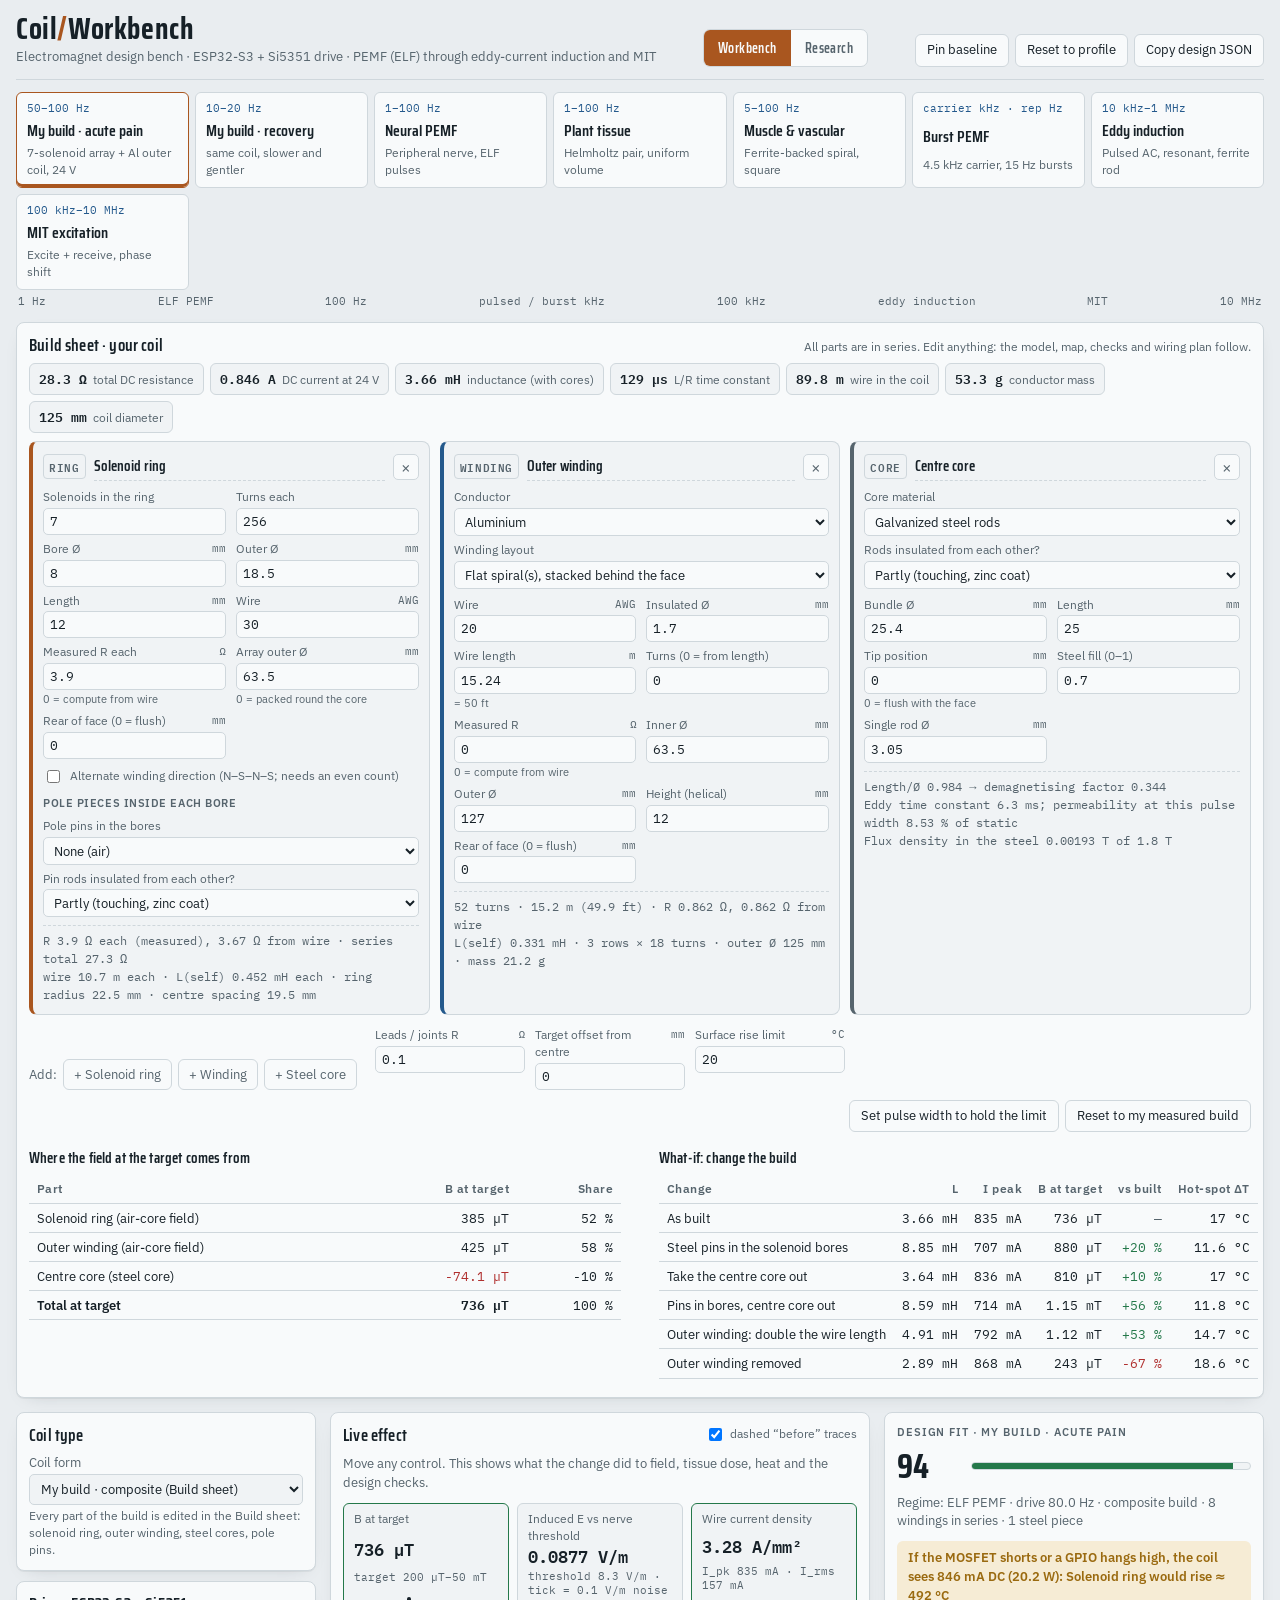
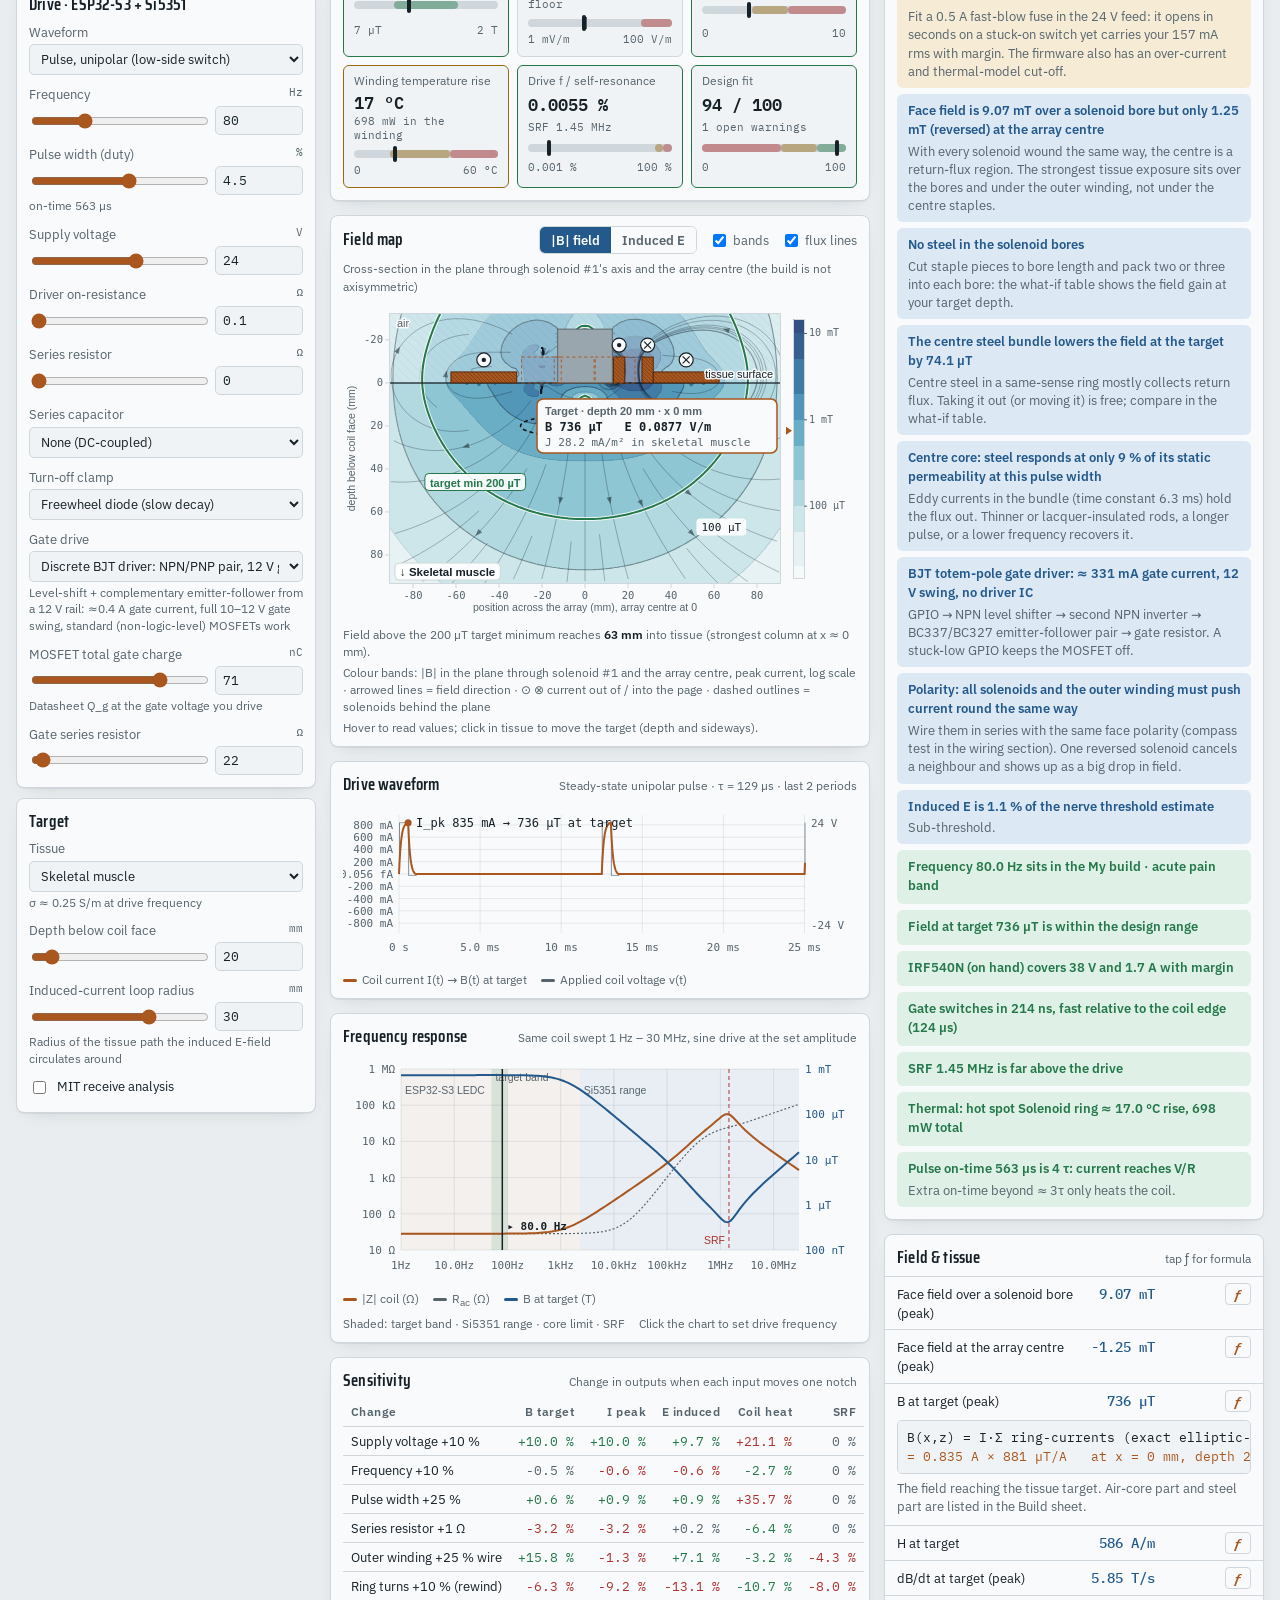
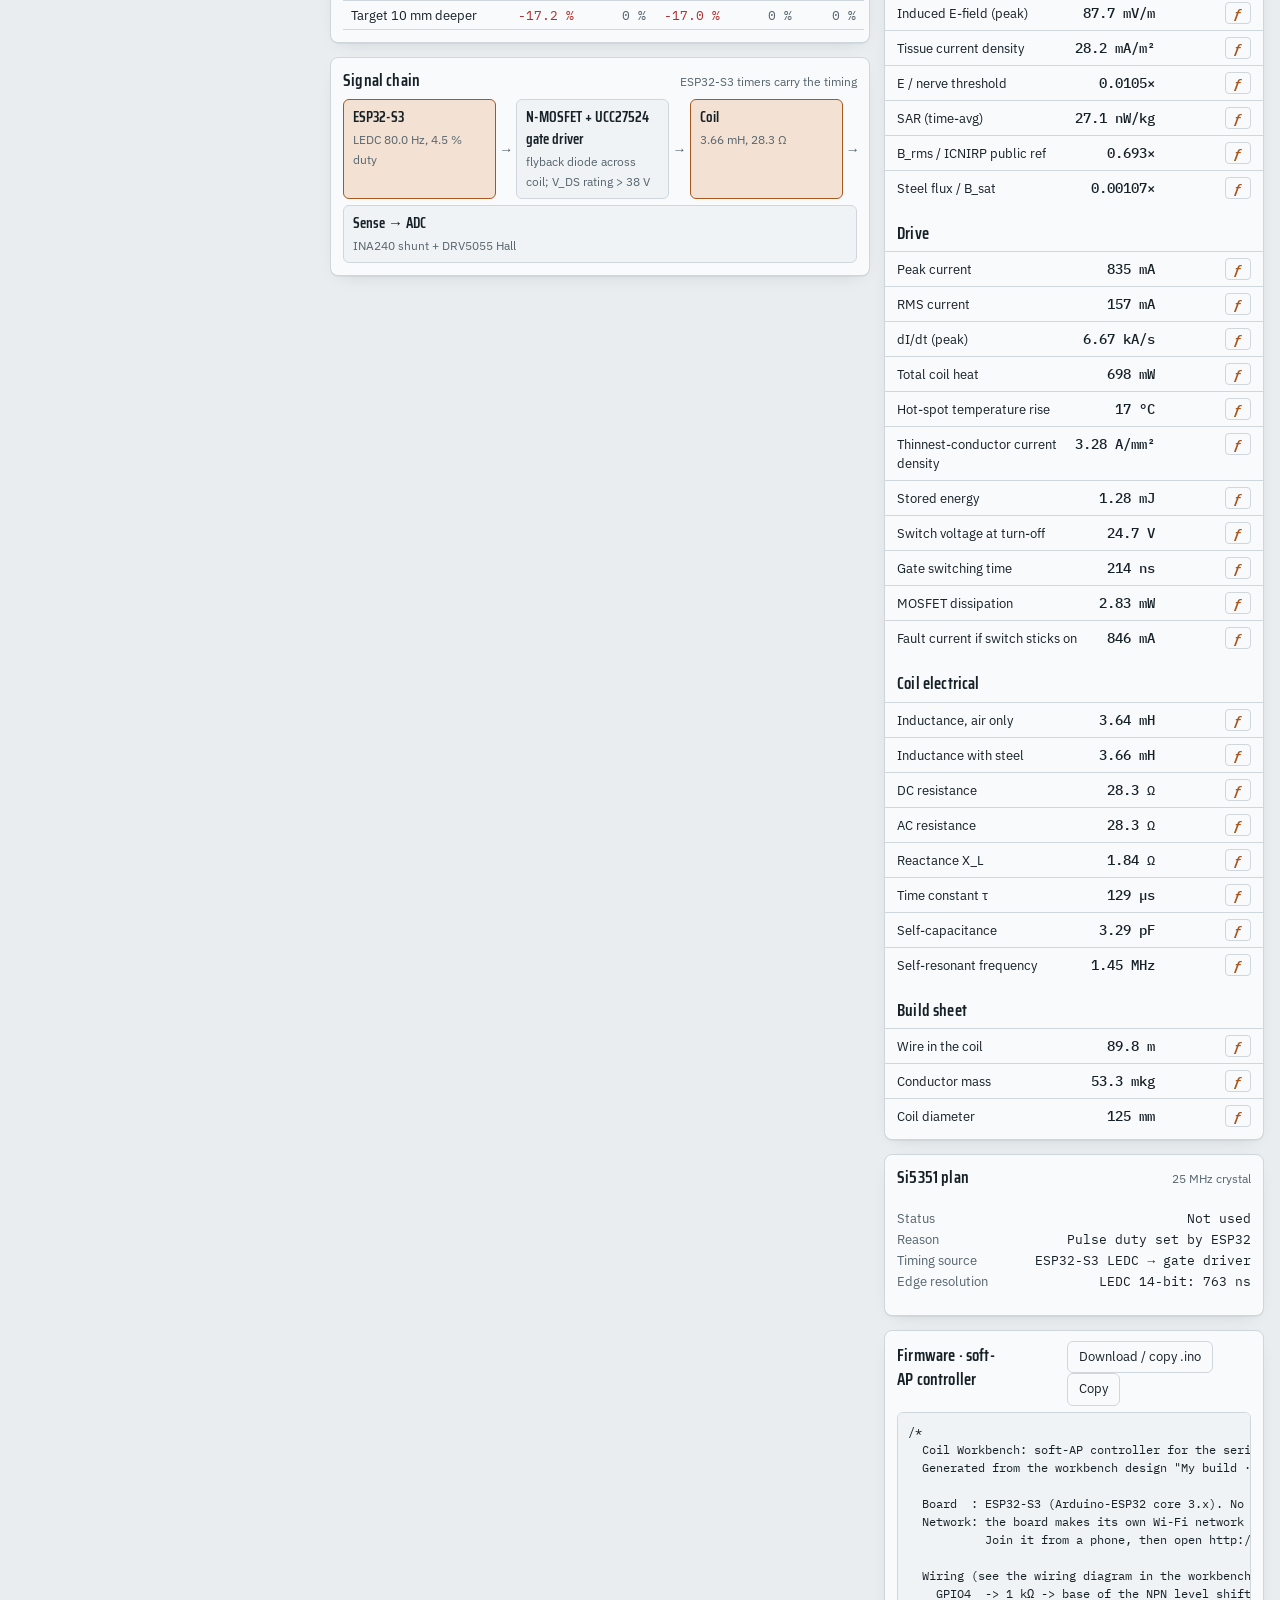
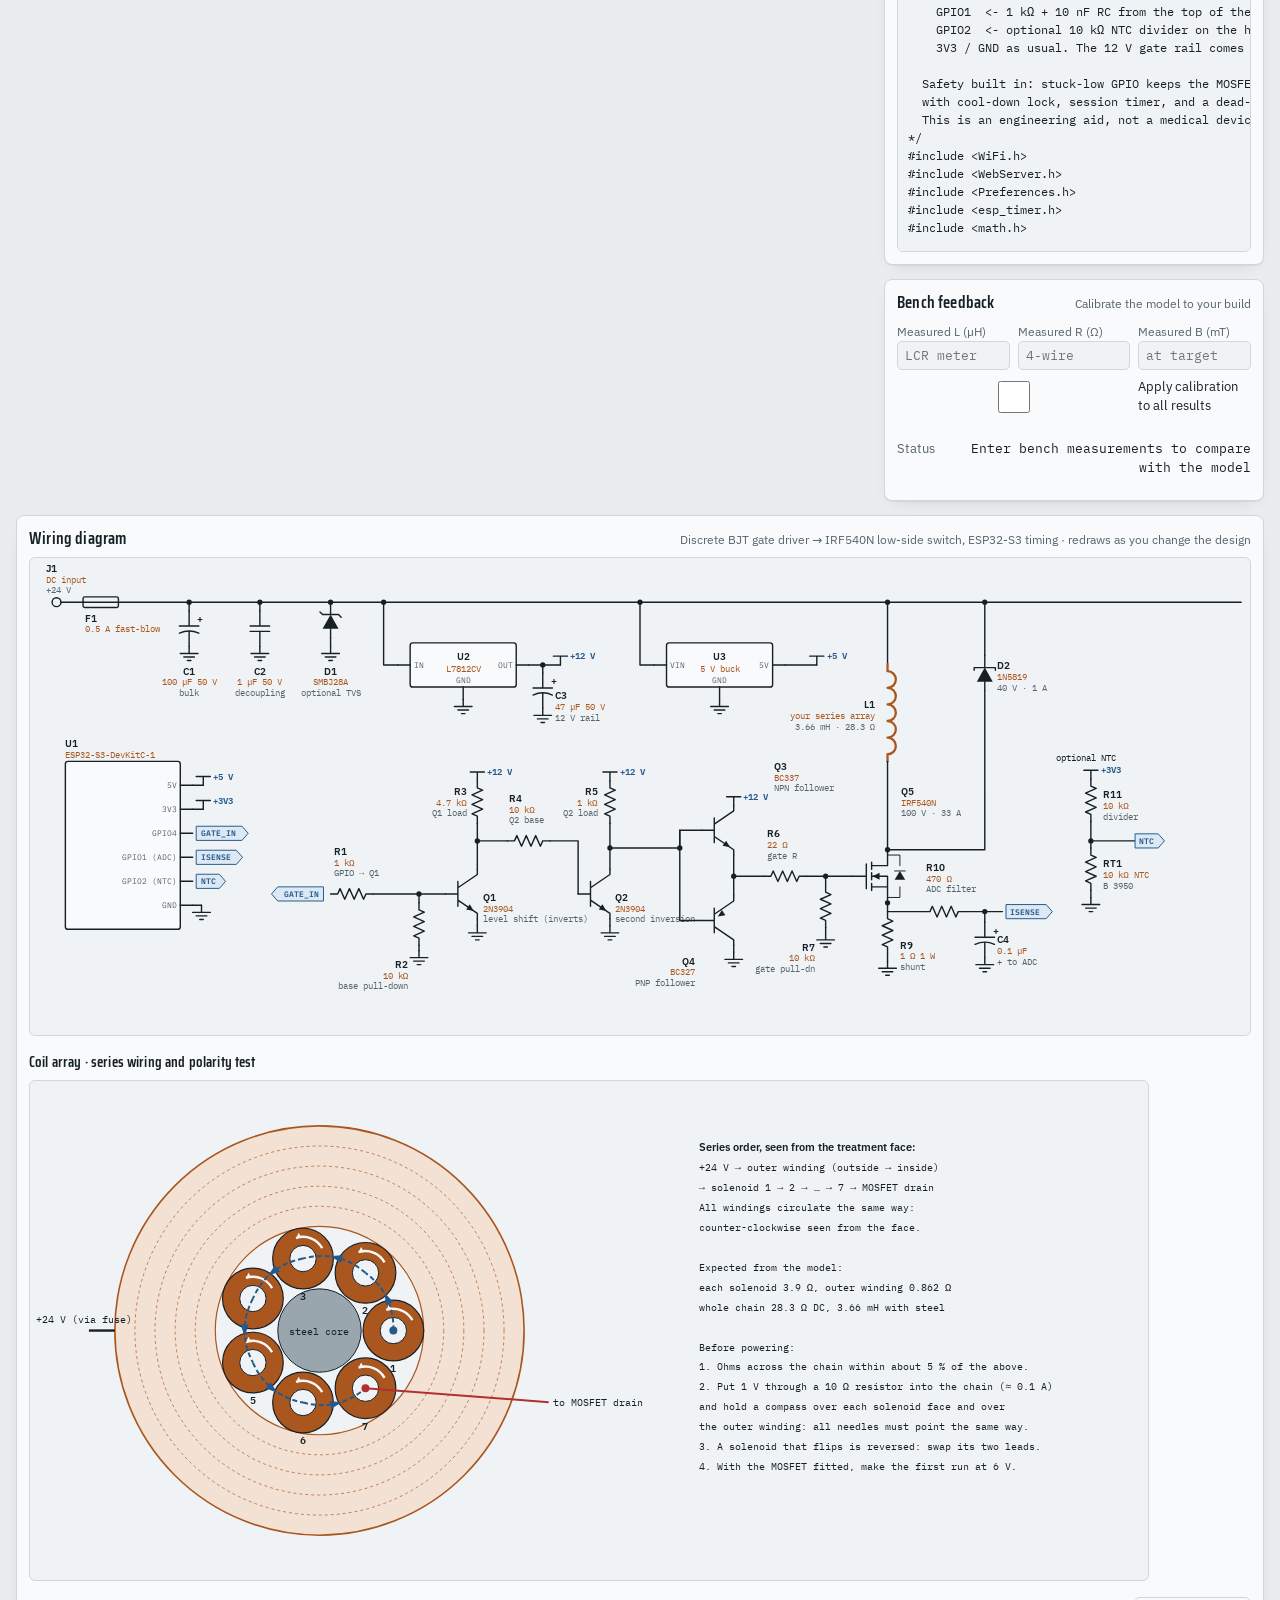
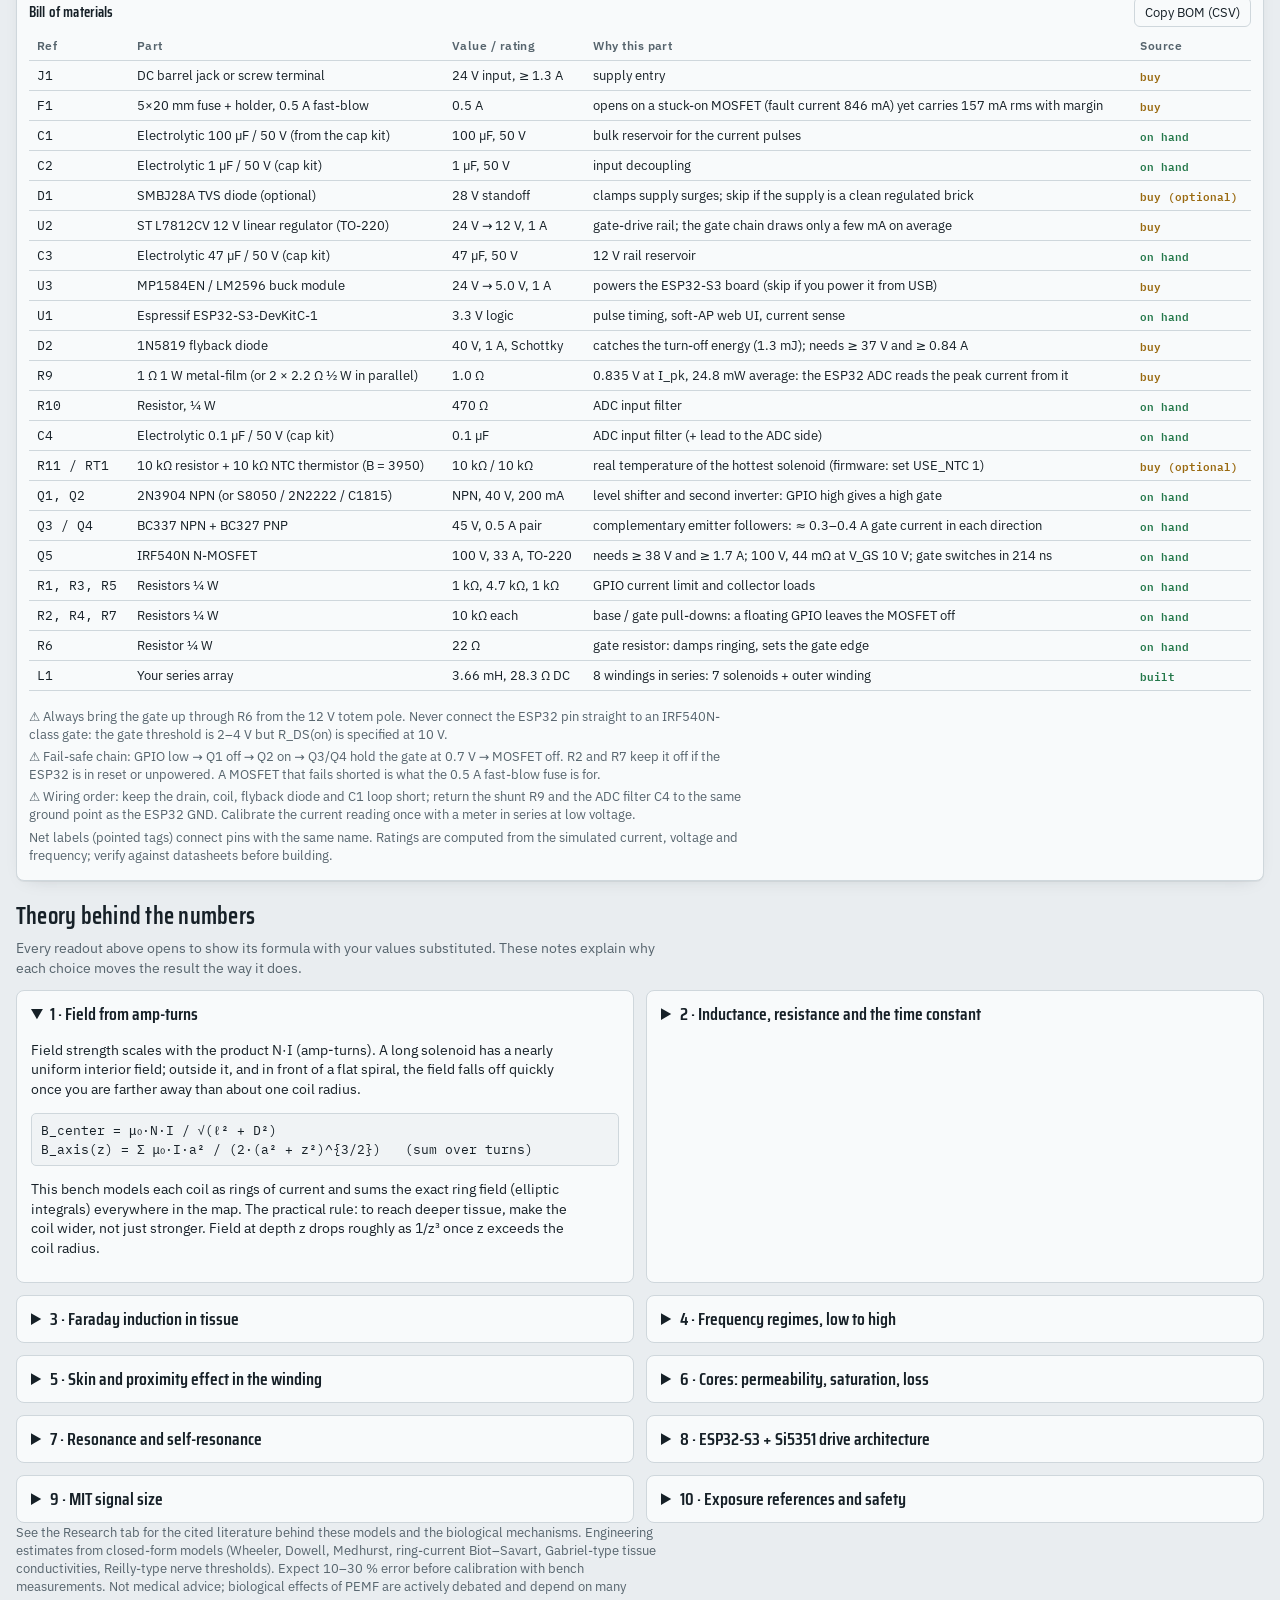
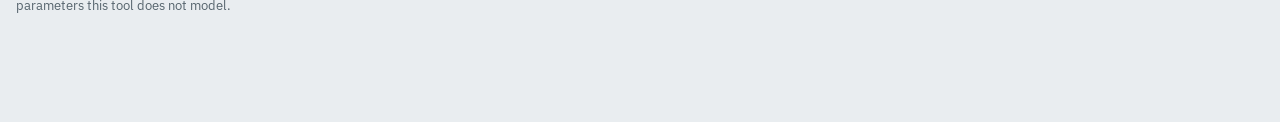
==== commit 716ba19e: "Firmware button also copies code where downloads are blocked Co-Authored-By: Claude Sonnet 5.5 <nore" ====
--- a/index.html
+++ b/index.html
@@ -450,7 +450,7 @@
         <dl class="kv" id="siKv"></dl>
       </section>
       <section class="card">
-        <div class="sec-h"><h2 id="fwHead">Firmware</h2><span><button class="btn" id="dlFw" type="button" hidden>Download .ino</button> <button class="btn" id="copyFw" type="button">Copy</button></span></div>
+        <div class="sec-h"><h2 id="fwHead">Firmware</h2><span><button class="btn" id="dlFw" type="button" hidden title="Saves coil_ap.ino where downloads are allowed; also copies the code">Download / copy .ino</button> <button class="btn" id="copyFw" type="button">Copy</button></span></div>
         <pre class="code" id="fw"></pre>
       </section>
       <section class="card">
@@ -3314,7 +3314,7 @@
 function toast(m){ const t=$('toast'); t.textContent=m; t.hidden=false; clearTimeout(toast.h); toast.h=setTimeout(()=>t.hidden=true,1600); }
 async function copyText(txt,el){ try{ await navigator.clipboard.writeText(txt); toast('Copied'); }catch(e){ if(el){ const r=document.createRange(); r.selectNodeContents(el); const s=getSelection(); s.removeAllRanges(); s.addRange(r); toast('Selected — press Ctrl/⌘+C'); } } }
 $('copyFw').addEventListener('click',()=>copyText($('fw').textContent,$('fw')));
-$('dlFw').addEventListener('click',()=>{ const a=document.createElement('a'); a.href=URL.createObjectURL(new Blob([$('fw').textContent],{type:'text/plain'})); a.download='coil_ap.ino'; a.click(); });
+$('dlFw').addEventListener('click',()=>{ try{ const a=document.createElement('a'); a.href=URL.createObjectURL(new Blob([$('fw').textContent],{type:'text/plain'})); a.download='coil_ap.ino'; a.click(); }catch(e){} copyText($('fw').textContent,$('fw')); });
 $('copyBom').addEventListener('click',()=>{ const q=v=>'"'+String(v).replace(/"/g,'""')+'"'; const rows=[['Ref','Part','Value / rating','Why']].concat((SCH.last?SCH.last.bom:[]).map(b=>[b.ref,b.part,b.value,b.why])); copyText(rows.map(r=>r.map(q).join(',')).join('\n'),$('bomT')); });
 $('copyJson').addEventListener('click',()=>copyText(JSON.stringify({design:S,results:{L_H:R.L,R_ac_ohm:R.Rac,I_pk_A:R.sim.ipk,B_target_T:R.Bt,E_V_per_m:R.E,SRF_Hz:R.srf}},null,2)));
 $('pinBtn').addEventListener('click',()=>{ const b=$('pinBtn'); if(BASE){ BASE=null; b.classList.remove('on'); b.textContent='Pin baseline'; } else { BASE=R.defs.map(d=>({key:d.key,val:d.val})); b.classList.add('on'); b.textContent='Baseline pinned · clear'; } renderMetrics(); });
